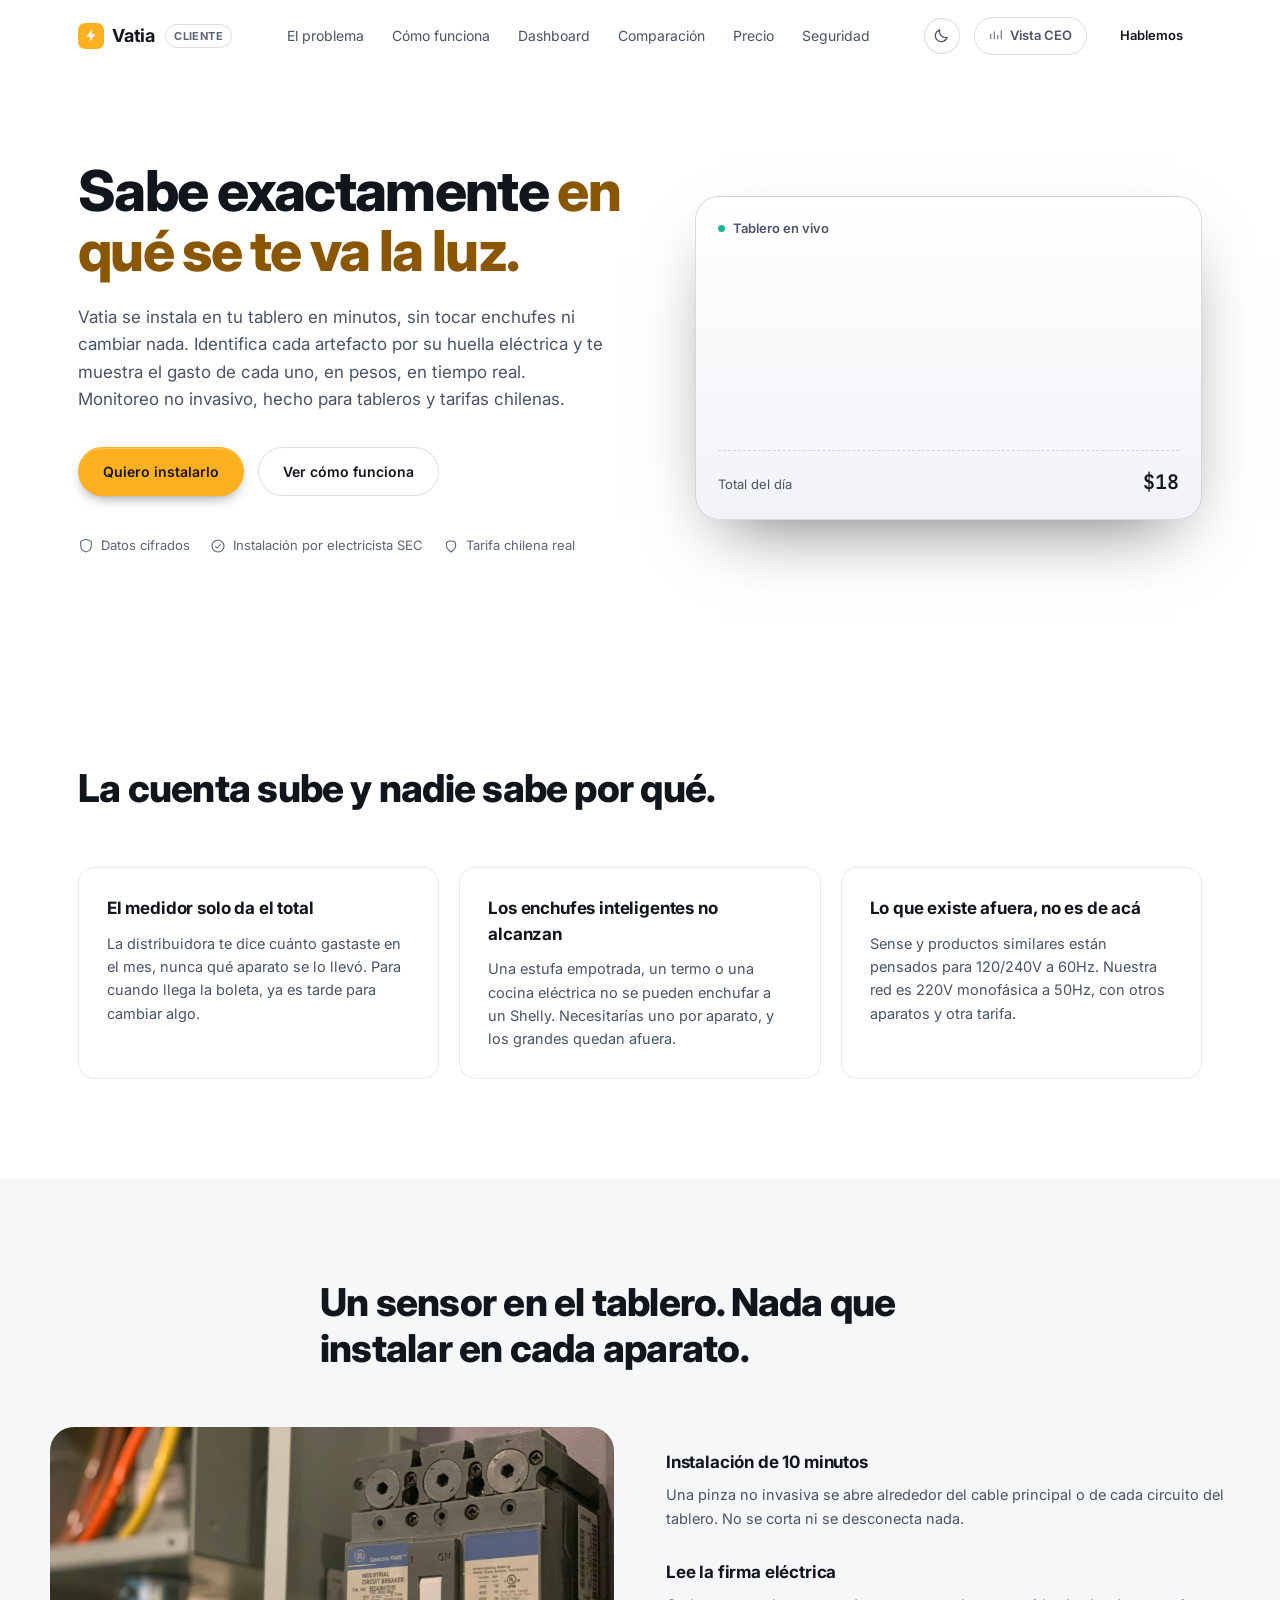
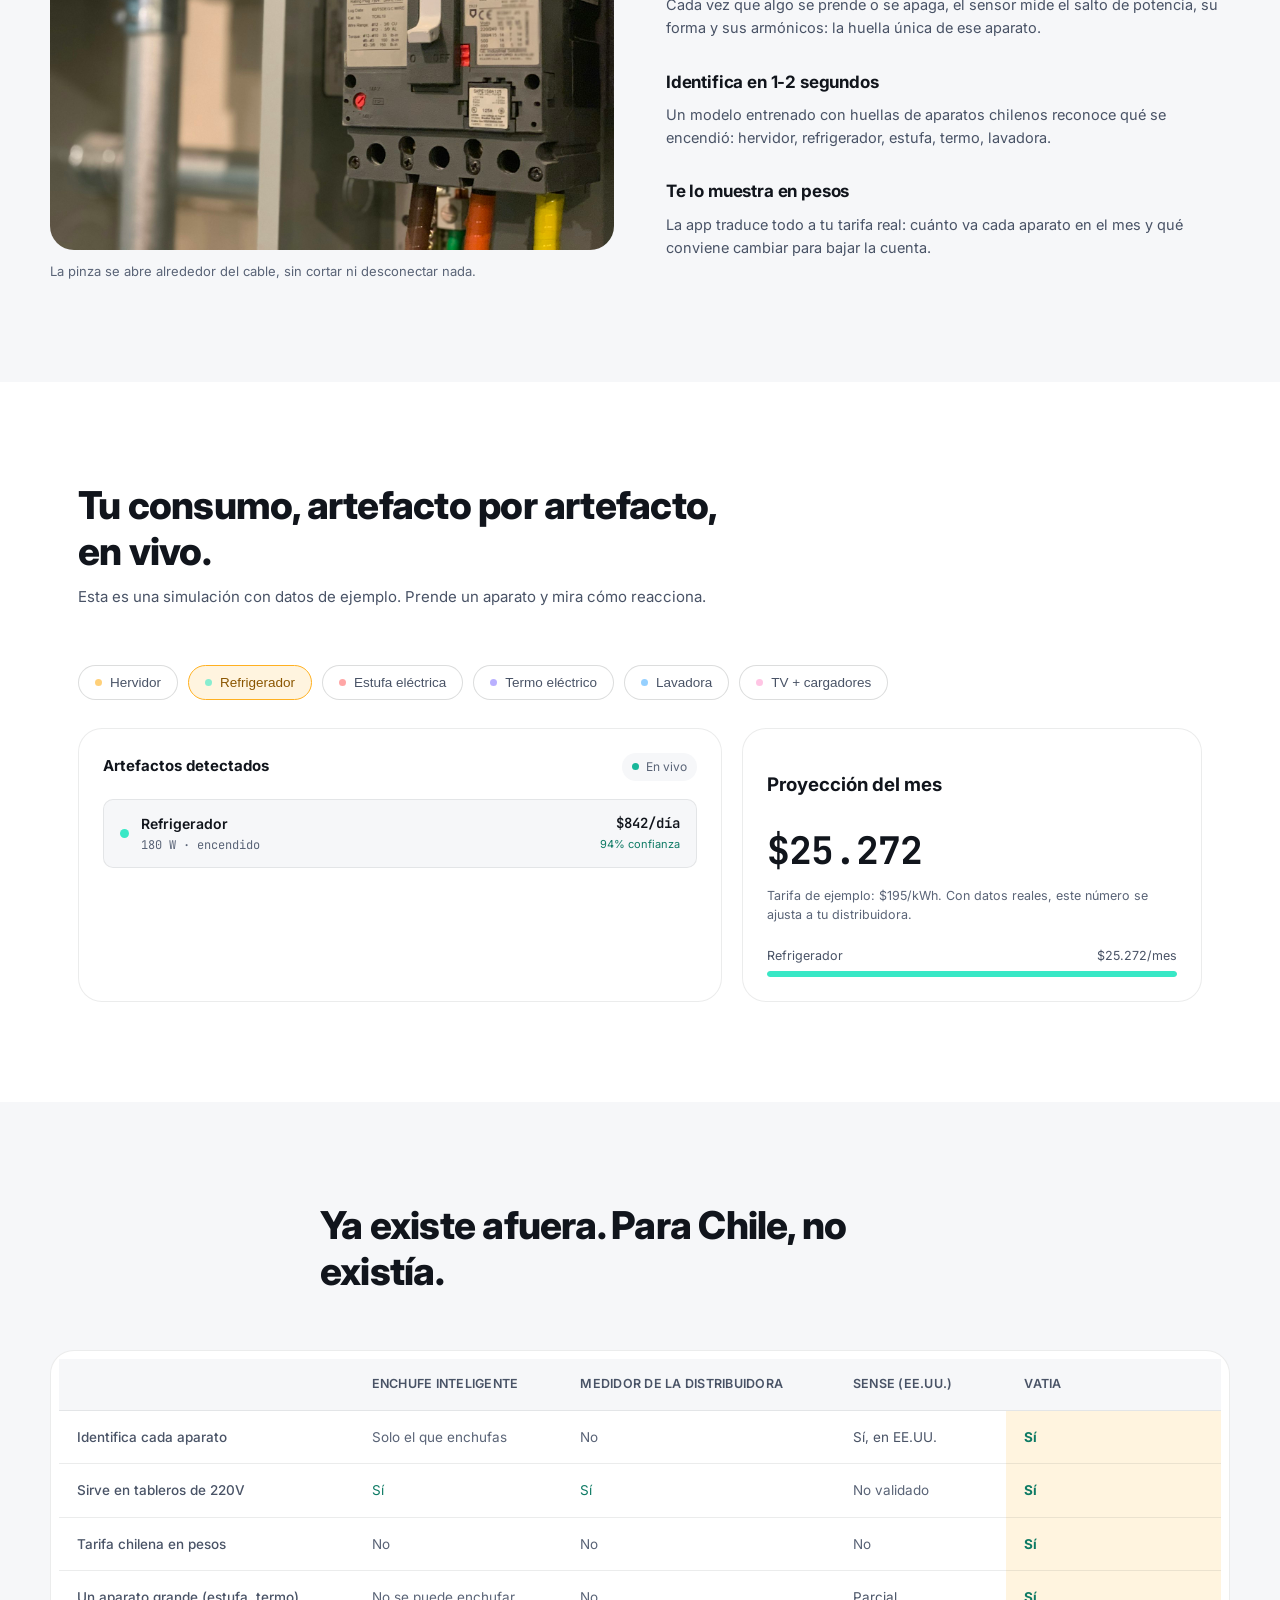
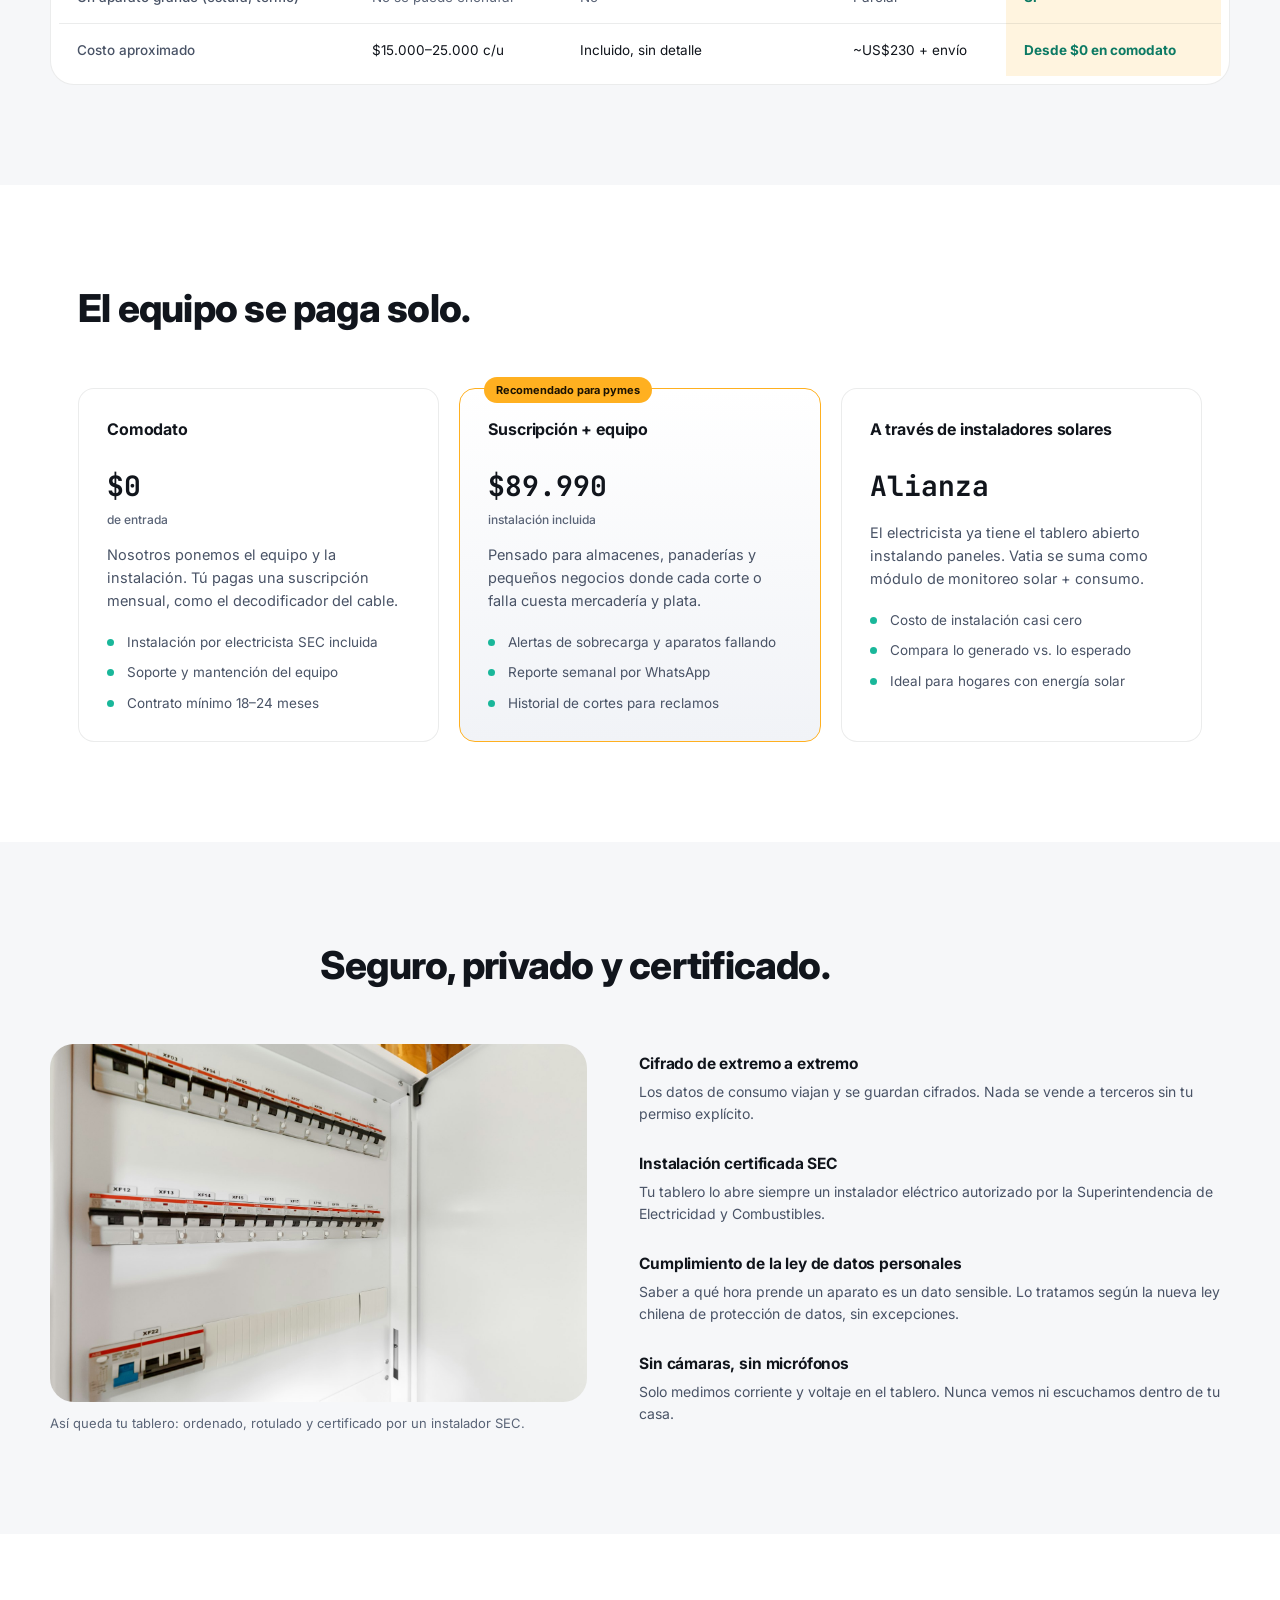
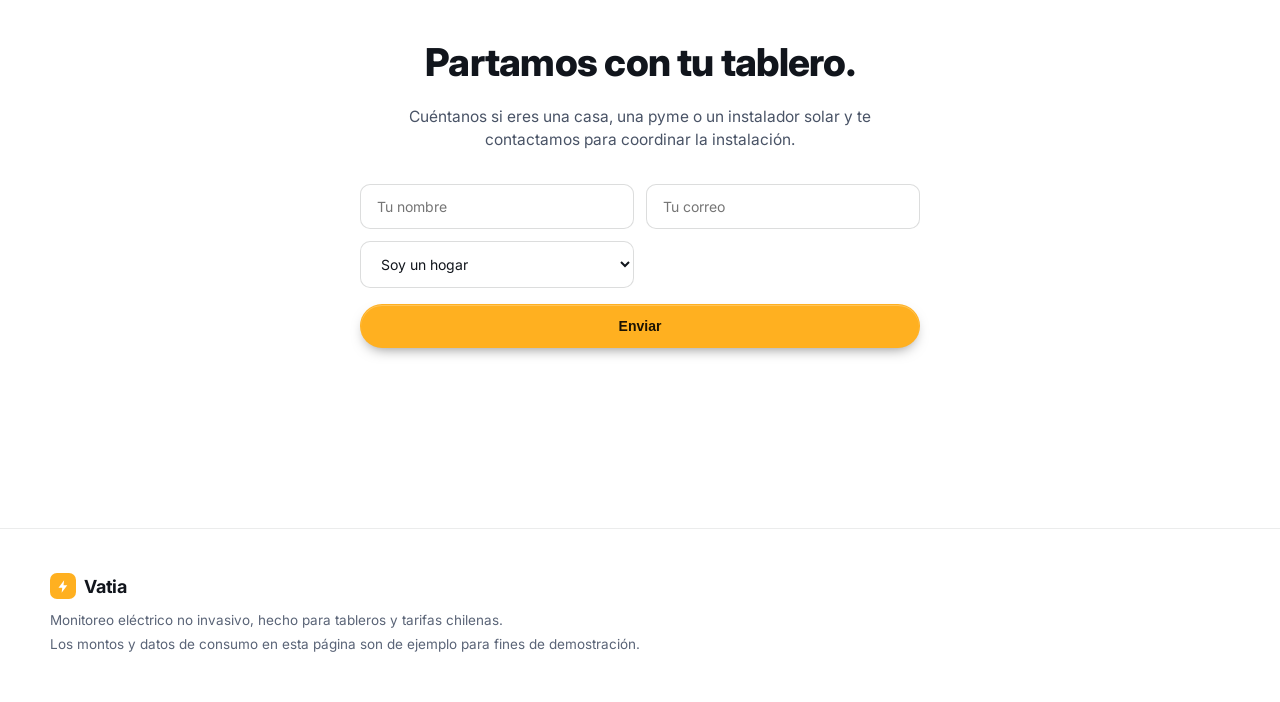
==== index.html @ 3c8207c7 "Initial commit: Vatia landing page and internal CEO dashboard Two linked static pages (client-facing" ====
<!doctype html>
<html lang="es">
<head>
<meta charset="UTF-8" />
<meta name="viewport" content="width=device-width, initial-scale=1.0" />
<title>Vatia — Sabe en qué se te va la luz</title>
<meta name="description" content="Vatia es un sensor no invasivo para tu tablero eléctrico que identifica cada artefacto encendido y te muestra el consumo en pesos, en tiempo real." />
<link rel="preconnect" href="https://fonts.googleapis.com">
<link rel="preconnect" href="https://fonts.gstatic.com" crossorigin>
<link href="https://fonts.googleapis.com/css2?family=Inter:wght@400;500;600;700;800&family=JetBrains+Mono:wght@500;600&display=swap" rel="stylesheet">
<link rel="stylesheet" href="styles.css" />
<script>
(function () {
  var saved = localStorage.getItem("vatia-theme");
  if (saved === "dark") document.documentElement.setAttribute("data-theme", "dark");
})();
</script>
</head>
<body>

<div class="noise" aria-hidden="true"></div>

<header class="nav" id="nav">
  <div class="nav-inner">
    <a href="#top" class="brand">
      <span class="brand-mark" aria-hidden="true">
        <svg viewBox="0 0 24 24" fill="none"><path d="M13 2 4 14h6l-1 8 9-12h-6l1-8Z" fill="currentColor"/></svg>
      </span>
      Vatia
      <span class="view-tag">Cliente</span>
    </a>
    <nav class="nav-links" aria-label="Navegación principal">
      <a href="#problema">El problema</a>
      <a href="#como-funciona">Cómo funciona</a>
      <a href="#dashboard">Dashboard</a>
      <a href="#comparacion">Comparación</a>
      <a href="#precio">Precio</a>
      <a href="#seguridad">Seguridad</a>
    </nav>
    <div class="nav-actions">
      <button type="button" class="theme-toggle" id="themeToggle" aria-label="Cambiar a modo oscuro" aria-pressed="false">
        <svg class="icon-sun" viewBox="0 0 24 24" fill="none"><circle cx="12" cy="12" r="4.2" stroke="currentColor" stroke-width="1.6"/><path d="M12 2.5v2.4M12 19.1v2.4M4.9 4.9l1.7 1.7M17.4 17.4l1.7 1.7M2.5 12h2.4M19.1 12h2.4M4.9 19.1l1.7-1.7M17.4 6.6l1.7-1.7" stroke="currentColor" stroke-width="1.6" stroke-linecap="round"/></svg>
        <svg class="icon-moon" viewBox="0 0 24 24" fill="none"><path d="M20 14.5A8.5 8.5 0 0 1 9.5 4 8.5 8.5 0 1 0 20 14.5Z" stroke="currentColor" stroke-width="1.6" stroke-linejoin="round"/></svg>
      </button>
      <a href="ceo.html" class="view-switch" title="Panel interno para el equipo de Vatia">
        <svg viewBox="0 0 24 24" fill="none"><path d="M3 17V9m6 8V5m6 12v-6m6 6V3" stroke="currentColor" stroke-width="1.6" stroke-linecap="round"/></svg>
        Vista CEO
      </a>
      <a href="#contacto" class="btn btn-small">Hablemos</a>
    </div>
  </div>
</header>

<main id="top">

  <!-- HERO -->
  <section class="hero">
    <div class="hero-inner">
      <h1>Sabe exactamente <span class="accent">en qué se te va la luz.</span></h1>
      <p class="hero-sub">
        Vatia se instala en tu tablero en minutos, sin tocar enchufes ni cambiar nada.
        Identifica cada artefacto por su huella eléctrica y te muestra el gasto de cada uno,
        en pesos, en tiempo real. Monitoreo no invasivo, hecho para tableros y tarifas chilenas.
      </p>
      <div class="hero-cta">
        <a href="#contacto" class="btn btn-primary">Quiero instalarlo</a>
        <a href="#como-funciona" class="btn btn-ghost">Ver cómo funciona</a>
      </div>
      <div class="hero-trust">
        <span><svg viewBox="0 0 24 24" fill="none"><path d="M12 2 4 5v6c0 5 3.4 8.7 8 10 4.6-1.3 8-5 8-10V5l-8-3Z" stroke="currentColor" stroke-width="1.6"/></svg> Datos cifrados</span>
        <span><svg viewBox="0 0 24 24" fill="none"><circle cx="12" cy="12" r="9" stroke="currentColor" stroke-width="1.6"/><path d="M8 12.5 11 15l5-6" stroke="currentColor" stroke-width="1.6" stroke-linecap="round" stroke-linejoin="round"/></svg> Instalación por electricista SEC</span>
        <span><svg viewBox="0 0 24 24" fill="none"><path d="M12 21s-7-4.4-7-10.5A5 5 0 0 1 12 5a5 5 0 0 1 7 5.5C19 16.6 12 21 12 21Z" stroke="currentColor" stroke-width="1.6"/></svg> Tarifa chilena real</span>
      </div>
    </div>

    <div class="hero-visual" aria-hidden="true">
      <div class="panel-card">
        <div class="panel-card-head">
          <span class="dot dot-live"></span> Tablero en vivo
        </div>
        <div class="panel-rows" id="heroRows">
          <!-- filled by JS -->
        </div>
        <div class="panel-total">
          <span>Total del día</span>
          <strong id="heroTotal">$0</strong>
        </div>
      </div>
    </div>
  </section>

  <!-- PROBLEMA -->
  <section class="section" id="problema">
    <div class="section-head">
      <h2>La cuenta sube y nadie sabe por qué.</h2>
    </div>
    <div class="grid-3">
      <div class="card">
        <h3>El medidor solo da el total</h3>
        <p>La distribuidora te dice cuánto gastaste en el mes, nunca qué aparato se lo llevó. Para cuando llega la boleta, ya es tarde para cambiar algo.</p>
      </div>
      <div class="card">
        <h3>Los enchufes inteligentes no alcanzan</h3>
        <p>Una estufa empotrada, un termo o una cocina eléctrica no se pueden enchufar a un Shelly. Necesitarías uno por aparato, y los grandes quedan afuera.</p>
      </div>
      <div class="card">
        <h3>Lo que existe afuera, no es de acá</h3>
        <p>Sense y productos similares están pensados para 120/240V a 60Hz. Nuestra red es 220V monofásica a 50Hz, con otros aparatos y otra tarifa.</p>
      </div>
    </div>
  </section>

  <!-- COMO FUNCIONA -->
  <section class="section section-alt" id="como-funciona">
    <div class="section-head">
      <h2>Un sensor en el tablero. Nada que instalar en cada aparato.</h2>
    </div>

    <div class="how-grid">
      <figure class="how-photo">
        <img src="assets/images/panel-switch-box.jpg" alt="Interruptor automático industrial en un tablero eléctrico" loading="lazy" width="1600" height="1200" />
        <figcaption>La pinza se abre alrededor del cable, sin cortar ni desconectar nada.</figcaption>
      </figure>

      <ul class="how-list">
        <li>
          <h3>Instalación de 10 minutos</h3>
          <p>Una pinza no invasiva se abre alrededor del cable principal o de cada circuito del tablero. No se corta ni se desconecta nada.</p>
        </li>
        <li>
          <h3>Lee la firma eléctrica</h3>
          <p>Cada vez que algo se prende o se apaga, el sensor mide el salto de potencia, su forma y sus armónicos: la huella única de ese aparato.</p>
        </li>
        <li>
          <h3>Identifica en 1-2 segundos</h3>
          <p>Un modelo entrenado con huellas de aparatos chilenos reconoce qué se encendió: hervidor, refrigerador, estufa, termo, lavadora.</p>
        </li>
        <li>
          <h3>Te lo muestra en pesos</h3>
          <p>La app traduce todo a tu tarifa real: cuánto va cada aparato en el mes y qué conviene cambiar para bajar la cuenta.</p>
        </li>
      </ul>
    </div>
  </section>

  <!-- DASHBOARD DEMO -->
  <section class="section" id="dashboard">
    <div class="section-head">
      <h2>Tu consumo, artefacto por artefacto, en vivo.</h2>
      <p class="section-sub">Esta es una simulación con datos de ejemplo. Prende un aparato y mira cómo reacciona.</p>
    </div>

    <div class="dash">
      <div class="dash-controls" id="dashControls" role="group" aria-label="Simular artefactos"></div>

      <div class="dash-main">
        <div class="dash-card dash-list">
          <div class="dash-card-head">
            <h3>Artefactos detectados</h3>
            <span class="live-pill"><span class="dot dot-live"></span>En vivo</span>
          </div>
          <ul class="appliance-list" id="applianceList"></ul>
        </div>

        <div class="dash-card dash-summary">
          <h3>Proyección del mes</h3>
          <div class="summary-amount" id="monthTotal">$0</div>
          <p class="summary-note">Tarifa de ejemplo: $195/kWh. Con datos reales, este número se ajusta a tu distribuidora.</p>
          <div class="summary-bars" id="summaryBars"></div>
        </div>
      </div>
    </div>
  </section>

  <!-- COMPARACION -->
  <section class="section section-alt" id="comparacion">
    <div class="section-head">
      <h2>Ya existe afuera. Para Chile, no existía.</h2>
    </div>

    <div class="table-wrap">
      <table class="compare">
        <thead>
          <tr>
            <th></th>
            <th>Enchufe inteligente</th>
            <th>Medidor de la distribuidora</th>
            <th>Sense (EE.UU.)</th>
            <th class="col-vatia">Vatia</th>
          </tr>
        </thead>
        <tbody>
          <tr>
            <td>Identifica cada aparato</td>
            <td class="no">Solo el que enchufas</td>
            <td class="no">No</td>
            <td class="maybe">Sí, en EE.UU.</td>
            <td class="yes col-vatia">Sí</td>
          </tr>
          <tr>
            <td>Sirve en tableros de 220V</td>
            <td class="yes">Sí</td>
            <td class="yes">Sí</td>
            <td class="no">No validado</td>
            <td class="yes col-vatia">Sí</td>
          </tr>
          <tr>
            <td>Tarifa chilena en pesos</td>
            <td class="no">No</td>
            <td class="no">No</td>
            <td class="no">No</td>
            <td class="yes col-vatia">Sí</td>
          </tr>
          <tr>
            <td>Un aparato grande (estufa, termo)</td>
            <td class="no">No se puede enchufar</td>
            <td class="no">No</td>
            <td class="maybe">Parcial</td>
            <td class="yes col-vatia">Sí</td>
          </tr>
          <tr>
            <td>Costo aproximado</td>
            <td>$15.000–25.000 c/u</td>
            <td>Incluido, sin detalle</td>
            <td>~US$230 + envío</td>
            <td class="yes col-vatia">Desde $0 en comodato</td>
          </tr>
        </tbody>
      </table>
    </div>
  </section>

  <!-- PRECIO -->
  <section class="section" id="precio">
    <div class="section-head">
      <h2>El equipo se paga solo.</h2>
    </div>

    <div class="grid-3">
      <div class="card price-card">
        <h3>Comodato</h3>
        <div class="price-amount">$0 <span>de entrada</span></div>
        <p>Nosotros ponemos el equipo y la instalación. Tú pagas una suscripción mensual, como el decodificador del cable.</p>
        <ul class="price-list">
          <li>Instalación por electricista SEC incluida</li>
          <li>Soporte y mantención del equipo</li>
          <li>Contrato mínimo 18–24 meses</li>
        </ul>
      </div>
      <div class="card price-card price-card-featured">
        <span class="badge">Recomendado para pymes</span>
        <h3>Suscripción + equipo</h3>
        <div class="price-amount">$89.990 <span>instalación incluida</span></div>
        <p>Pensado para almacenes, panaderías y pequeños negocios donde cada corte o falla cuesta mercadería y plata.</p>
        <ul class="price-list">
          <li>Alertas de sobrecarga y aparatos fallando</li>
          <li>Reporte semanal por WhatsApp</li>
          <li>Historial de cortes para reclamos</li>
        </ul>
      </div>
      <div class="card price-card">
        <h3>A través de instaladores solares</h3>
        <div class="price-amount">Alianza</div>
        <p>El electricista ya tiene el tablero abierto instalando paneles. Vatia se suma como módulo de monitoreo solar + consumo.</p>
        <ul class="price-list">
          <li>Costo de instalación casi cero</li>
          <li>Compara lo generado vs. lo esperado</li>
          <li>Ideal para hogares con energía solar</li>
        </ul>
      </div>
    </div>
  </section>

  <!-- SEGURIDAD -->
  <section class="section section-alt" id="seguridad">
    <div class="section-head">
      <h2>Seguro, privado y certificado.</h2>
    </div>

    <div class="trust-split">
      <figure class="trust-photo">
        <img src="assets/images/panel-wall-mounted.jpg" alt="Tablero eléctrico moderno con interruptores automáticos rotulados" loading="lazy" width="1600" height="1067" />
        <figcaption>Así queda tu tablero: ordenado, rotulado y certificado por un instalador SEC.</figcaption>
      </figure>

      <dl class="trust-facts">
        <div>
          <dt>Cifrado de extremo a extremo</dt>
          <dd>Los datos de consumo viajan y se guardan cifrados. Nada se vende a terceros sin tu permiso explícito.</dd>
        </div>
        <div>
          <dt>Instalación certificada SEC</dt>
          <dd>Tu tablero lo abre siempre un instalador eléctrico autorizado por la Superintendencia de Electricidad y Combustibles.</dd>
        </div>
        <div>
          <dt>Cumplimiento de la ley de datos personales</dt>
          <dd>Saber a qué hora prende un aparato es un dato sensible. Lo tratamos según la nueva ley chilena de protección de datos, sin excepciones.</dd>
        </div>
        <div>
          <dt>Sin cámaras, sin micrófonos</dt>
          <dd>Solo medimos corriente y voltaje en el tablero. Nunca vemos ni escuchamos dentro de tu casa.</dd>
        </div>
      </dl>
    </div>
  </section>

  <!-- CONTACTO / CTA -->
  <section class="section cta" id="contacto">
    <div class="cta-inner">
      <h2>Partamos con tu tablero.</h2>
      <p>Cuéntanos si eres una casa, una pyme o un instalador solar y te contactamos para coordinar la instalación.</p>
      <form class="cta-form" id="ctaForm">
        <input type="text" name="nombre" placeholder="Tu nombre" required />
        <input type="email" name="email" placeholder="Tu correo" required />
        <select name="tipo">
          <option value="hogar">Soy un hogar</option>
          <option value="pyme">Tengo una pyme</option>
          <option value="instalador">Soy instalador solar</option>
        </select>
        <button type="submit" class="btn btn-primary">Enviar</button>
      </form>
      <p class="cta-note" id="ctaNote" aria-live="polite"></p>
    </div>
  </section>

</main>

<footer class="footer">
  <div class="footer-inner">
    <div class="brand">
      <span class="brand-mark" aria-hidden="true">
        <svg viewBox="0 0 24 24" fill="none"><path d="M13 2 4 14h6l-1 8 9-12h-6l1-8Z" fill="currentColor"/></svg>
      </span>
      Vatia
    </div>
    <p>Monitoreo eléctrico no invasivo, hecho para tableros y tarifas chilenas.</p>
    <p class="footer-fine">Los montos y datos de consumo en esta página son de ejemplo para fines de demostración.</p>
  </div>
</footer>

<script src="theme.js"></script>
<script src="script.js"></script>
</body>
</html>
---- styles.css ----
/* ---------------------------------------------------
   Vatia — design tokens
   Light is the default surface; [data-theme="dark"] on
   <html> switches the set below. --accent / --accent-2
   stay constant (brand fills); the -ink variants are the
   text-safe reading of each, which must change per theme.
--------------------------------------------------- */
:root {
  --bg: #ffffff;
  --bg-alt: #f6f7f9;
  --surface: #ffffff;
  --surface-2: #f1f3f7;
  --border: rgba(10,14,20,0.08);
  --border-strong: rgba(10,14,20,0.14);
  --text: #11151c;
  --text-dim: #495366;
  --text-faint: #5a6477;

  --accent: #ffb020;
  --accent-ink: #8a5600;
  --accent-soft: rgba(255,176,32,0.14);
  --accent-2: #19b79a;
  --accent-2-ink: #0d7a64;
  --danger: #e5484d;
  --danger-ink: #b3261e;

  --radius-sm: 10px;
  --radius-md: 16px;
  --radius-lg: 24px;
  --ease: cubic-bezier(.16,.8,.24,1);
  --font: 'Inter', -apple-system, BlinkMacSystemFont, 'Segoe UI', sans-serif;
  --mono: 'JetBrains Mono', ui-monospace, monospace;
  color-scheme: light;
}

:root[data-theme="dark"] {
  --bg: #0a0e14;
  --bg-alt: #0d1320;
  --surface: #121926;
  --surface-2: #161f2e;
  --border: rgba(255,255,255,0.08);
  --border-strong: rgba(255,255,255,0.14);
  --text: #eef1f6;
  --text-dim: #9aa6b8;
  --text-faint: #7b88a0;

  --accent-ink: #ffb020;
  --accent-2: #38e8c6;
  --accent-2-ink: #38e8c6;
  --danger: #ff6b6b;
  --danger-ink: #ff6b6b;
  color-scheme: dark;
}

* { box-sizing: border-box; }
html { scroll-behavior: smooth; }

body {
  margin: 0;
  background: var(--bg);
  color: var(--text);
  font-family: var(--font);
  -webkit-font-smoothing: antialiased;
  line-height: 1.5;
  overflow-x: hidden;
}

a { color: inherit; text-decoration: none; }
ul { list-style: none; margin: 0; padding: 0; }
svg { width: 20px; height: 20px; display: block; }

.noise {
  position: fixed;
  inset: 0;
  pointer-events: none;
  z-index: 1;
  opacity: 0.025;
  background-image: url("data:image/svg+xml,%3Csvg xmlns='http://www.w3.org/2000/svg' width='120' height='120'%3E%3Cfilter id='n'%3E%3CfeTurbulence type='fractalNoise' baseFrequency='0.9' numOctaves='2' stitchTiles='stitch'/%3E%3C/filter%3E%3Crect width='100%25' height='100%25' filter='url(%23n)'/%3E%3C/svg%3E");
  mix-blend-mode: overlay;
}

.accent { color: var(--accent-ink); }

/* ---------------------------------------------------
   Nav
--------------------------------------------------- */
.nav {
  position: sticky;
  top: 0;
  z-index: 50;
  backdrop-filter: blur(14px);
  background: color-mix(in srgb, var(--bg) 72%, transparent);
  border-bottom: 1px solid transparent;
  transition: border-color 0.3s var(--ease);
}
.nav.scrolled { border-bottom-color: var(--border); }

.nav-inner {
  max-width: 1180px;
  margin: 0 auto;
  padding: 16px 28px;
  display: flex;
  align-items: center;
  justify-content: space-between;
  gap: 24px;
}

.brand {
  display: flex;
  align-items: center;
  gap: 8px;
  font-weight: 700;
  font-size: 18px;
  letter-spacing: -0.01em;
}
.brand-mark {
  width: 26px; height: 26px;
  border-radius: 7px;
  background: var(--accent);
  color: var(--bg);
  display: flex; align-items: center; justify-content: center;
}
.brand-mark svg { width: 15px; height: 15px; }

.view-tag {
  font-size: 11px;
  font-weight: 700;
  text-transform: uppercase;
  letter-spacing: 0.04em;
  color: var(--text-faint);
  border: 1px solid var(--border-strong);
  border-radius: 999px;
  padding: 3px 8px;
  margin-left: 2px;
}
.view-tag.ceo { color: var(--accent-ink); border-color: var(--accent-soft); background: var(--accent-soft); }

.nav-links {
  display: flex;
  gap: 28px;
  font-size: 14px;
  color: var(--text-dim);
}
.nav-links a { transition: color 0.2s var(--ease); }
.nav-links a:hover { color: var(--text); }

.nav-actions { display: flex; align-items: center; gap: 14px; }
.view-switch {
  display: flex; align-items: center; gap: 7px;
  font-size: 13px; font-weight: 600;
  color: var(--text-dim);
  padding: 8px 14px;
  border: 1px solid var(--border-strong);
  border-radius: 999px;
  transition: all 0.2s var(--ease);
}
.view-switch svg { width: 14px; height: 14px; }
.view-switch:hover { color: var(--text); border-color: var(--text-faint); background: var(--surface); }

.theme-toggle {
  display: flex;
  align-items: center;
  justify-content: center;
  width: 36px;
  height: 36px;
  padding: 0;
  border-radius: 999px;
  border: 1px solid var(--border-strong);
  background: var(--surface);
  color: var(--text-dim);
  cursor: pointer;
  transition: all 0.2s var(--ease);
}
.theme-toggle:hover { color: var(--text); border-color: var(--text-faint); }
.theme-toggle svg { width: 17px; height: 17px; }
.theme-toggle .icon-sun { display: none; }
.theme-toggle .icon-moon { display: block; }
:root[data-theme="dark"] .theme-toggle .icon-sun { display: block; }
:root[data-theme="dark"] .theme-toggle .icon-moon { display: none; }
.theme-toggle-label { display: none; }

.sidebar-theme-toggle {
  width: auto;
  height: auto;
  justify-content: flex-start;
  gap: 11px;
  padding: 10px 12px;
  border-radius: var(--radius-sm);
  border: none;
  background: transparent;
  font-size: 13.5px;
  font-weight: 500;
  font-family: var(--font);
}
.sidebar-theme-toggle:hover { background: var(--surface); border-color: transparent; }
.sidebar-theme-toggle .theme-toggle-label { display: block; }

/* ---------------------------------------------------
   Buttons
--------------------------------------------------- */
.btn {
  display: inline-flex;
  align-items: center;
  justify-content: center;
  gap: 8px;
  padding: 13px 24px;
  border-radius: 999px;
  font-size: 14px;
  font-weight: 600;
  cursor: pointer;
  border: 1px solid transparent;
  transition: transform 0.2s var(--ease), background 0.2s var(--ease), border-color 0.2s var(--ease), box-shadow 0.2s var(--ease);
  white-space: nowrap;
}
.btn:active { transform: scale(0.97); }

.btn-primary {
  background: var(--accent);
  color: #1a1203;
  box-shadow: 0 1px 0 rgba(255,255,255,0.25) inset, 0 6px 14px -6px rgba(0,0,0,0.5);
}
.btn-primary:hover { background: #ffc24d; box-shadow: 0 1px 0 rgba(255,255,255,0.3) inset, 0 8px 18px -6px rgba(0,0,0,0.55); }

.btn-ghost {
  background: transparent;
  color: var(--text);
  border-color: var(--border-strong);
}
.btn-ghost:hover { border-color: var(--text-dim); background: var(--surface); }

.btn-small { padding: 9px 18px; font-size: 13px; }

/* ---------------------------------------------------
   Hero
--------------------------------------------------- */
.hero {
  position: relative;
  z-index: 2;
  max-width: 1180px;
  margin: 0 auto;
  padding: 88px 28px 110px;
  display: grid;
  grid-template-columns: 1.05fr 0.95fr;
  gap: 56px;
  align-items: center;
}

.eyebrow {
  font-size: 13px;
  font-weight: 600;
  letter-spacing: 0.04em;
  text-transform: uppercase;
  color: var(--accent-ink);
  margin: 0 0 18px;
}

.hero h1 {
  font-size: clamp(2.4rem, 4.4vw, 3.6rem);
  line-height: 1.08;
  letter-spacing: -0.03em;
  font-weight: 800;
  margin: 0 0 22px;
}

.hero-sub {
  font-size: 17px;
  line-height: 1.6;
  color: var(--text-dim);
  max-width: 48ch;
  margin: 0 0 34px;
}

.hero-cta { display: flex; gap: 14px; margin-bottom: 40px; flex-wrap: wrap; }

.hero-trust {
  display: flex;
  flex-wrap: wrap;
  gap: 20px;
  font-size: 13px;
  color: var(--text-faint);
}
.hero-trust span { display: flex; align-items: center; gap: 7px; }
.hero-trust svg { width: 16px; height: 16px; color: var(--text-faint); flex-shrink: 0; }

/* panel card visual */
.hero-visual { position: relative; }
.panel-card {
  background: linear-gradient(180deg, var(--surface), var(--surface-2));
  border: 1px solid var(--border-strong);
  border-radius: var(--radius-lg);
  padding: 22px;
  box-shadow: 0 30px 70px -30px rgba(0,0,0,0.6);
  animation: float 7s ease-in-out infinite;
}
@keyframes float { 0%,100% { transform: translateY(0); } 50% { transform: translateY(-8px); } }

.panel-card-head {
  display: flex; align-items: center; gap: 8px;
  font-size: 13px; font-weight: 600; color: var(--text-dim);
  margin-bottom: 16px;
}
.dot { width: 7px; height: 7px; border-radius: 50%; background: var(--text-faint); }
.dot-live { background: var(--accent-2); }

.panel-rows { display: flex; flex-direction: column; gap: 10px; min-height: 180px; }
.panel-row {
  display: flex; align-items: center; justify-content: space-between;
  background: var(--bg-alt);
  border: 1px solid var(--border);
  border-radius: var(--radius-sm);
  padding: 12px 14px;
  font-size: 13px;
  opacity: 0;
  transform: translateY(6px);
  animation: rowIn 0.5s var(--ease) forwards;
}
@keyframes rowIn { to { opacity: 1; transform: translateY(0); } }
.panel-row-name { display: flex; align-items: center; gap: 9px; font-weight: 500; }
.panel-row-dot { width: 7px; height: 7px; border-radius: 50%; }
.panel-row-watts { color: var(--text-faint); font-family: var(--mono); font-size: 12px; }

.panel-total {
  margin-top: 16px;
  padding-top: 16px;
  border-top: 1px dashed var(--border-strong);
  display: flex; align-items: baseline; justify-content: space-between;
  font-size: 13px; color: var(--text-dim);
}
.panel-total strong { font-family: var(--mono); font-size: 20px; color: var(--text); font-weight: 600; }

/* ---------------------------------------------------
   Sections
--------------------------------------------------- */
.section {
  max-width: 1180px;
  margin: 0 auto;
  padding: 100px 28px;
  position: relative;
  z-index: 2;
}
.section-alt { background: var(--bg-alt); max-width: none; }
.section-alt > * { max-width: 1180px; margin-left: auto; margin-right: auto; }

.section-head { max-width: 640px; margin-bottom: 56px; }
.section-head h2 {
  font-size: clamp(1.8rem, 3vw, 2.4rem);
  letter-spacing: -0.02em;
  font-weight: 800;
  margin: 0 0 12px;
  line-height: 1.2;
}
.section-sub { color: var(--text-dim); font-size: 15px; margin: 10px 0 0; }

.grid-3 { display: grid; grid-template-columns: repeat(3, 1fr); gap: 20px; }
.grid-4 { display: grid; grid-template-columns: repeat(4, 1fr); gap: 20px; }

.card {
  background: var(--surface);
  border: 1px solid var(--border);
  border-radius: var(--radius-md);
  padding: 28px;
  transition: border-color 0.25s var(--ease), transform 0.25s var(--ease);
}
.card:hover { border-color: var(--border-strong); transform: translateY(-2px); }
.card-num { font-family: var(--mono); color: var(--text-faint); font-size: 13px; margin-bottom: 14px; }
.card h3 { font-size: 17px; font-weight: 700; margin: 0 0 10px; letter-spacing: -0.01em; }
.card p { font-size: 14.5px; color: var(--text-dim); line-height: 1.6; margin: 0; }

/* how it works: photo + list */
.how-grid {
  display: grid;
  grid-template-columns: 1fr 1fr;
  gap: 52px;
  align-items: center;
}
.how-photo { margin: 0; }
.how-photo img {
  width: 100%;
  height: auto;
  display: block;
  aspect-ratio: 4 / 3;
  object-fit: cover;
  border-radius: var(--radius-lg);
}
.how-photo figcaption {
  margin-top: 12px;
  font-size: 13px;
  color: var(--text-faint);
}
.how-list { display: flex; flex-direction: column; gap: 30px; margin: 0; padding: 0; list-style: none; }
.how-list h3 { font-size: 17px; font-weight: 700; margin: 0 0 8px; letter-spacing: -0.01em; }
.how-list p { font-size: 14.5px; color: var(--text-dim); line-height: 1.6; margin: 0; }

/* ---------------------------------------------------
   Dashboard demo
--------------------------------------------------- */
.dash-controls {
  display: flex;
  flex-wrap: wrap;
  gap: 10px;
  margin-bottom: 28px;
}
.chip {
  display: inline-flex;
  align-items: center;
  gap: 8px;
  padding: 9px 16px;
  border-radius: 999px;
  border: 1px solid var(--border-strong);
  background: var(--surface);
  color: var(--text-dim);
  font-size: 13.5px;
  font-weight: 500;
  cursor: pointer;
  transition: all 0.2s var(--ease);
}
.chip:hover { border-color: var(--text-faint); color: var(--text); }
.chip.active {
  background: var(--accent-soft);
  border-color: var(--accent);
  color: var(--accent-ink);
}
.chip .chip-dot { width: 7px; height: 7px; border-radius: 50%; background: currentColor; opacity: 0.6; }

.dash-main {
  display: grid;
  grid-template-columns: 1.4fr 1fr;
  gap: 20px;
}
.dash-card {
  background: var(--surface);
  border: 1px solid var(--border);
  border-radius: var(--radius-lg);
  padding: 24px;
}
.dash-card-head { display: flex; align-items: center; justify-content: space-between; margin-bottom: 18px; }
.dash-card-head h3 { font-size: 15px; font-weight: 700; margin: 0; }

.live-pill {
  display: flex; align-items: center; gap: 7px;
  font-size: 12px; color: var(--text-faint);
  padding: 5px 10px; border-radius: 999px;
  background: var(--bg-alt);
}

.appliance-list { display: flex; flex-direction: column; gap: 10px; min-height: 90px; }
.appliance-empty {
  display: flex; flex-direction: column; align-items: center; justify-content: center;
  gap: 10px; padding: 50px 20px; color: var(--text-faint); font-size: 13.5px; text-align: center;
}

.appliance-item {
  display: flex; align-items: center; justify-content: space-between;
  background: var(--bg-alt);
  border: 1px solid var(--border);
  border-radius: var(--radius-sm);
  padding: 13px 16px;
  animation: rowIn 0.4s var(--ease) forwards;
}
.appliance-left { display: flex; align-items: center; gap: 12px; }
.appliance-dot { width: 9px; height: 9px; border-radius: 50%; flex-shrink: 0; box-shadow: 0 0 0 3px currentColor22; }
.appliance-name { font-size: 14px; font-weight: 600; }
.appliance-meta { font-size: 12px; color: var(--text-faint); margin-top: 2px; font-family: var(--mono); }
.appliance-right { text-align: right; }
.appliance-cost { font-family: var(--mono); font-weight: 600; font-size: 14px; }
.appliance-confidence { font-size: 11px; color: var(--accent-2-ink); margin-top: 2px; }

.dash-summary { display: flex; flex-direction: column; }
.summary-amount {
  font-family: var(--mono);
  font-size: 38px;
  font-weight: 700;
  margin: 4px 0 8px;
  letter-spacing: -0.02em;
}
.summary-note { font-size: 12.5px; color: var(--text-faint); line-height: 1.5; margin: 0 0 22px; }
.summary-bars { display: flex; flex-direction: column; gap: 12px; }
.bar-row { font-size: 12.5px; }
.bar-row-top { display: flex; justify-content: space-between; margin-bottom: 6px; color: var(--text-dim); }
.bar-track { height: 6px; border-radius: 4px; background: var(--border); overflow: hidden; }
.bar-fill { height: 100%; border-radius: 4px; transition: width 0.6s var(--ease); }

/* ---------------------------------------------------
   Comparison table
--------------------------------------------------- */
.table-wrap {
  border: 1px solid var(--border);
  border-radius: var(--radius-lg);
  padding: 8px;
  overflow-x: auto;
  overflow-y: hidden;
  background: var(--surface);
  -webkit-overflow-scrolling: touch;
}
.compare { width: 100%; min-width: 640px; border-collapse: collapse; font-size: 13.5px; }
.compare th, .compare td { padding: 16px 18px; text-align: left; border-bottom: 1px solid var(--border); }
.compare thead th { color: var(--text-dim); font-weight: 600; font-size: 12.5px; text-transform: uppercase; letter-spacing: 0.02em; background: var(--bg-alt); }
.compare tbody tr:last-child td { border-bottom: none; }
.compare td:first-child { color: var(--text-dim); font-weight: 500; }
.col-vatia { background: var(--accent-soft); font-weight: 700; color: var(--accent-ink); }
.compare .yes { color: var(--accent-2-ink); }
.compare .no { color: var(--text-faint); }
.compare .maybe { color: var(--text-dim); }

/* ---------------------------------------------------
   Pricing
--------------------------------------------------- */
.price-card { display: flex; flex-direction: column; position: relative; }
.price-card h3 { font-size: 16px; }
.price-amount { font-family: var(--mono); font-size: 28px; font-weight: 700; margin: 14px 0; }
.price-amount span { font-size: 12px; font-weight: 500; color: var(--text-faint); font-family: var(--font); display: block; margin-top: 4px; }
.price-list { display: flex; flex-direction: column; gap: 10px; margin: 20px 0 0; font-size: 13.5px; color: var(--text-dim); }
.price-list li { padding-left: 20px; position: relative; }
.price-list li::before {
  content: "";
  position: absolute; left: 0; top: 7px;
  width: 7px; height: 7px; border-radius: 50%;
  background: var(--accent-2);
}
.price-card-featured { border-color: var(--accent); background: linear-gradient(180deg, var(--surface), var(--surface-2)); }
.badge {
  position: absolute; top: -12px; left: 24px;
  background: var(--accent); color: #1a1203;
  font-size: 11px; font-weight: 700;
  padding: 5px 12px; border-radius: 999px;
}

/* ---------------------------------------------------
   Trust / security: photo + facts
--------------------------------------------------- */
.trust-split {
  display: grid;
  grid-template-columns: 1fr 1.1fr;
  gap: 52px;
  align-items: center;
}
.trust-photo { margin: 0; }
.trust-photo img {
  width: 100%;
  height: auto;
  display: block;
  aspect-ratio: 3 / 2;
  object-fit: cover;
  border-radius: var(--radius-lg);
}
.trust-photo figcaption {
  margin-top: 12px;
  font-size: 13px;
  color: var(--text-faint);
}
.trust-facts { display: flex; flex-direction: column; gap: 26px; margin: 0; }
.trust-facts dt { font-size: 15.5px; font-weight: 700; margin: 0 0 6px; letter-spacing: -0.01em; }
.trust-facts dd { margin: 0; font-size: 14px; color: var(--text-dim); line-height: 1.6; }

/* ---------------------------------------------------
   CTA
--------------------------------------------------- */
.cta {
  text-align: center;
  padding-bottom: 130px;
}
.cta-inner { max-width: 560px; margin: 0 auto; }
.cta h2 { font-size: clamp(1.8rem, 3vw, 2.4rem); font-weight: 800; letter-spacing: -0.02em; margin: 0 0 14px; }
.cta > .cta-inner > p { color: var(--text-dim); font-size: 15.5px; margin: 0 0 32px; }

.cta-form {
  display: grid;
  grid-template-columns: 1fr 1fr;
  gap: 12px;
}
.cta-form input, .cta-form select {
  grid-column: span 1;
  padding: 13px 16px;
  border-radius: var(--radius-sm);
  border: 1px solid var(--border-strong);
  background: var(--surface);
  color: var(--text);
  font-family: var(--font);
  font-size: 14px;
  outline: none;
  transition: border-color 0.2s var(--ease);
}
.cta-form input:focus, .cta-form select:focus { border-color: var(--accent); }
.cta-form button { grid-column: span 2; margin-top: 4px; }
.cta-note { margin-top: 16px; font-size: 13.5px; color: var(--accent-2-ink); min-height: 18px; }

/* ---------------------------------------------------
   Footer
--------------------------------------------------- */
.footer {
  border-top: 1px solid var(--border);
  padding: 44px 28px;
  position: relative; z-index: 2;
}
.footer-inner { max-width: 1180px; margin: 0 auto; }
.footer .brand { margin-bottom: 10px; }
.footer p { color: var(--text-faint); font-size: 13.5px; margin: 4px 0; }
.footer-fine { font-size: 12px; }

/* ---------------------------------------------------
   Responsive
--------------------------------------------------- */
@media (max-width: 900px) {
  .nav-links { display: none; }
  .hero { grid-template-columns: 1fr; padding-top: 48px; }
  .grid-3, .grid-4 { grid-template-columns: 1fr 1fr; }
  .how-grid, .trust-split { grid-template-columns: 1fr; gap: 28px; }
  .dash-main { grid-template-columns: 1fr; }
  .compare { font-size: 12.5px; }
  .compare th, .compare td { padding: 12px; }
  .cta-form { grid-template-columns: 1fr; }
  .cta-form button { grid-column: span 1; }
}
@media (max-width: 560px) {
  .grid-3, .grid-4 { grid-template-columns: 1fr; }
  .hero { padding: 40px 20px 72px; }
  .section { padding: 64px 20px; }
  .hero-cta { flex-direction: column; align-items: stretch; }
}

/* ---------------------------------------------------
   CEO dashboard (internal)
--------------------------------------------------- */
.app-shell {
  display: grid;
  grid-template-columns: 240px 1fr;
  min-height: 100vh;
}

.sidebar {
  background: var(--bg-alt);
  border-right: 1px solid var(--border);
  padding: 22px 16px;
  display: flex;
  flex-direction: column;
  gap: 6px;
}
.sidebar .brand { padding: 6px 10px 22px; }
.sidebar-link {
  display: flex; align-items: center; gap: 11px;
  padding: 10px 12px;
  border-radius: var(--radius-sm);
  font-size: 13.5px; font-weight: 500;
  color: var(--text-dim);
  transition: all 0.2s var(--ease);
}
.sidebar-link svg { width: 17px; height: 17px; flex-shrink: 0; }
.sidebar-link:hover { background: var(--surface); color: var(--text); }
.sidebar-link.active { background: var(--accent-soft); color: var(--accent-ink); font-weight: 600; }
.sidebar-foot {
  margin-top: auto;
  padding: 12px;
  border-top: 1px solid var(--border);
  font-size: 12px;
  color: var(--text-faint);
}
.sidebar-foot a { color: var(--text-dim); font-weight: 600; }
.sidebar-foot a:hover { color: var(--accent-ink); }

.app-main { padding: 28px 34px 60px; max-width: 1180px; min-width: 0; }

.app-top {
  display: flex;
  align-items: flex-start;
  justify-content: space-between;
  flex-wrap: wrap;
  margin-bottom: 28px;
  gap: 16px;
}
.app-top h1 { font-size: 22px; font-weight: 800; letter-spacing: -0.02em; margin: 0 0 4px; }
.app-top p { color: var(--text-dim); font-size: 13.5px; margin: 0; }
.app-top-right { display: flex; align-items: center; gap: 10px; }
.period-select {
  font-family: var(--font);
  font-size: 13px;
  padding: 9px 14px;
  border-radius: var(--radius-sm);
  border: 1px solid var(--border-strong);
  background: var(--surface);
  color: var(--text);
}

.stat-grid { display: grid; grid-template-columns: repeat(4, 1fr); gap: 16px; margin-bottom: 24px; }
.stat-card {
  background: var(--surface);
  border: 1px solid var(--border);
  border-radius: var(--radius-md);
  padding: 20px;
  min-width: 0;
}
.stat-label { font-size: 12.5px; color: var(--text-faint); margin-bottom: 10px; display: flex; justify-content: space-between; align-items: center; }
.stat-value { font-family: var(--mono); font-size: 26px; font-weight: 700; letter-spacing: -0.01em; }
.stat-delta { font-size: 12px; font-weight: 600; margin-top: 6px; display: flex; align-items: center; gap: 4px; }
.stat-delta.up { color: var(--accent-2-ink); }
.stat-delta.down { color: var(--danger-ink); }

.app-grid { display: grid; grid-template-columns: 1.5fr 1fr; gap: 16px; margin-bottom: 16px; }

.panel {
  background: var(--surface);
  border: 1px solid var(--border);
  border-radius: var(--radius-lg);
  padding: 22px;
  min-width: 0;
  overflow-x: auto;
}
.panel-head { display: flex; align-items: center; justify-content: space-between; margin-bottom: 18px; }
.panel-head h2 { font-size: 14.5px; font-weight: 700; margin: 0; }
.panel-head .muted { font-size: 12px; color: var(--text-faint); }

/* growth chart */
.chart { display: flex; align-items: flex-end; gap: 10px; height: 160px; padding-top: 10px; }
.chart-col { flex: 1; display: flex; flex-direction: column; align-items: center; gap: 8px; height: 100%; justify-content: flex-end; }
.chart-bar {
  width: 100%;
  max-width: 34px;
  border-radius: 6px 6px 2px 2px;
  background: linear-gradient(180deg, var(--accent), #c97e00);
  transition: height 0.5s var(--ease);
}
.chart-col:last-child .chart-bar { background: linear-gradient(180deg, var(--accent-2), #1f9c84); }
.chart-label { font-size: 11px; color: var(--text-faint); }

/* alerts */
.alert-list { display: flex; flex-direction: column; gap: 10px; }
.alert-item { display: flex; gap: 11px; padding: 12px; border-radius: var(--radius-sm); background: var(--bg-alt); border: 1px solid var(--border); }
.alert-dot { width: 8px; height: 8px; border-radius: 50%; margin-top: 5px; flex-shrink: 0; }
.alert-dot.warn { background: var(--accent); }
.alert-dot.crit { background: var(--danger); }
.alert-dot.info { background: var(--accent-2); }
.alert-text { font-size: 13px; font-weight: 500; }
.alert-time { font-size: 11.5px; color: var(--text-faint); margin-top: 2px; }

/* installs table */
.data-table { width: 100%; min-width: 520px; border-collapse: collapse; font-size: 13px; }
.data-table th {
  text-align: left; font-size: 11.5px; text-transform: uppercase; letter-spacing: 0.03em;
  color: var(--text-faint); font-weight: 600; padding: 0 12px 10px;
}
.data-table td { padding: 12px; border-top: 1px solid var(--border); vertical-align: middle; }
.data-table tr:hover td { background: var(--bg-alt); }
.cell-name { font-weight: 600; }
.cell-sub { font-size: 11.5px; color: var(--text-faint); margin-top: 2px; }
.status-pill { font-size: 11px; font-weight: 700; padding: 4px 10px; border-radius: 999px; display: inline-block; }
.status-pill.ok { background: rgba(56,232,198,0.14); color: var(--accent-2-ink); }
.status-pill.pending { background: var(--accent-soft); color: var(--accent-ink); }
.status-pill.offline { background: rgba(255,107,107,0.14); color: var(--danger-ink); }

.revenue-split { display: flex; flex-direction: column; gap: 14px; }
.split-row-top { display: flex; justify-content: space-between; font-size: 12.5px; color: var(--text-dim); margin-bottom: 6px; }
.split-track { height: 10px; border-radius: 999px; background: var(--border); overflow: hidden; display: flex; }
.split-seg { height: 100%; }

@media (max-width: 980px) {
  .app-shell { grid-template-columns: 1fr; }
  .sidebar { display: none; }
  .app-main { padding: 20px; }
  .stat-grid { grid-template-columns: 1fr 1fr; }
  .app-grid { grid-template-columns: 1fr; }
}
@media (max-width: 560px) {
  .stat-grid { grid-template-columns: 1fr; }
  .app-main { padding: 18px 16px 40px; }
  .period-select { width: 100%; }
}

/* motion-reduced */
@media (prefers-reduced-motion: reduce) {
  html { scroll-behavior: auto; }
  .panel-card { animation: none; }
  .dot-live { animation: none; }
  .panel-row, .appliance-item { animation: none; opacity: 1; transform: none; }
}
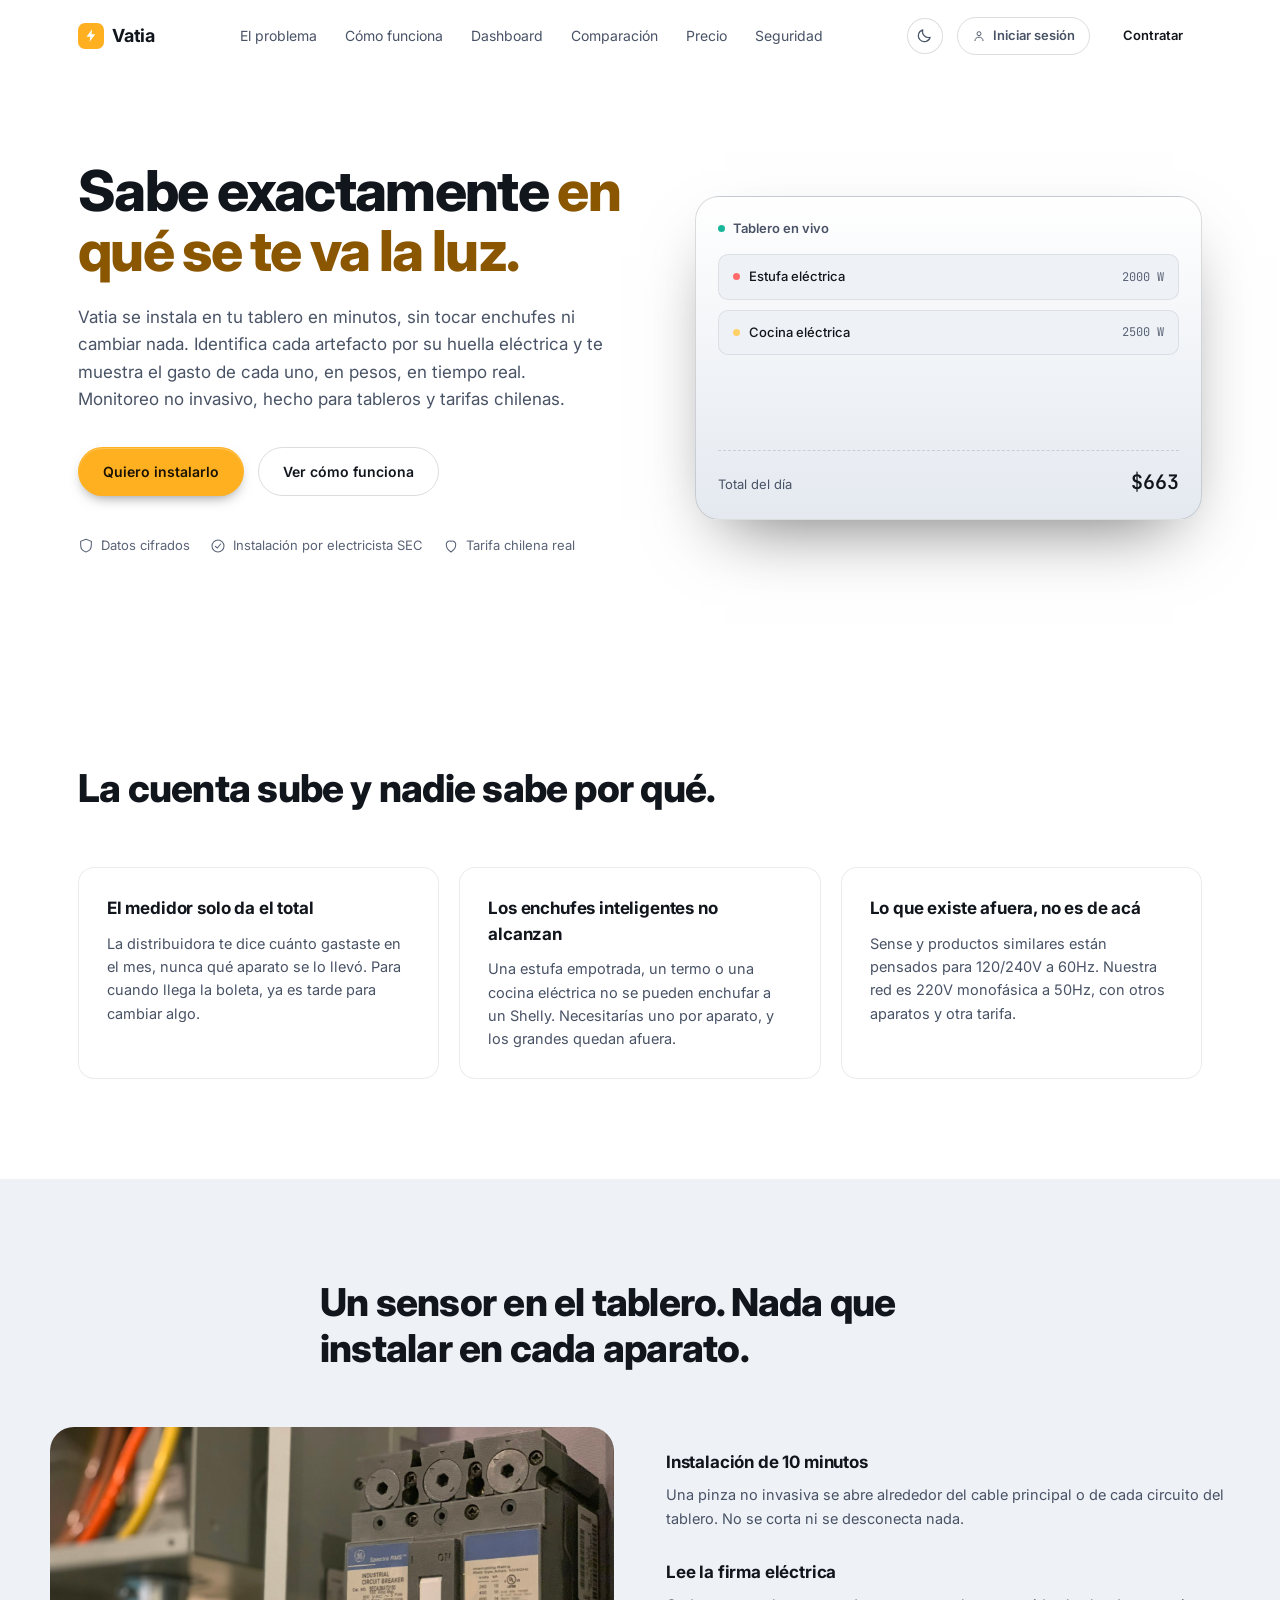
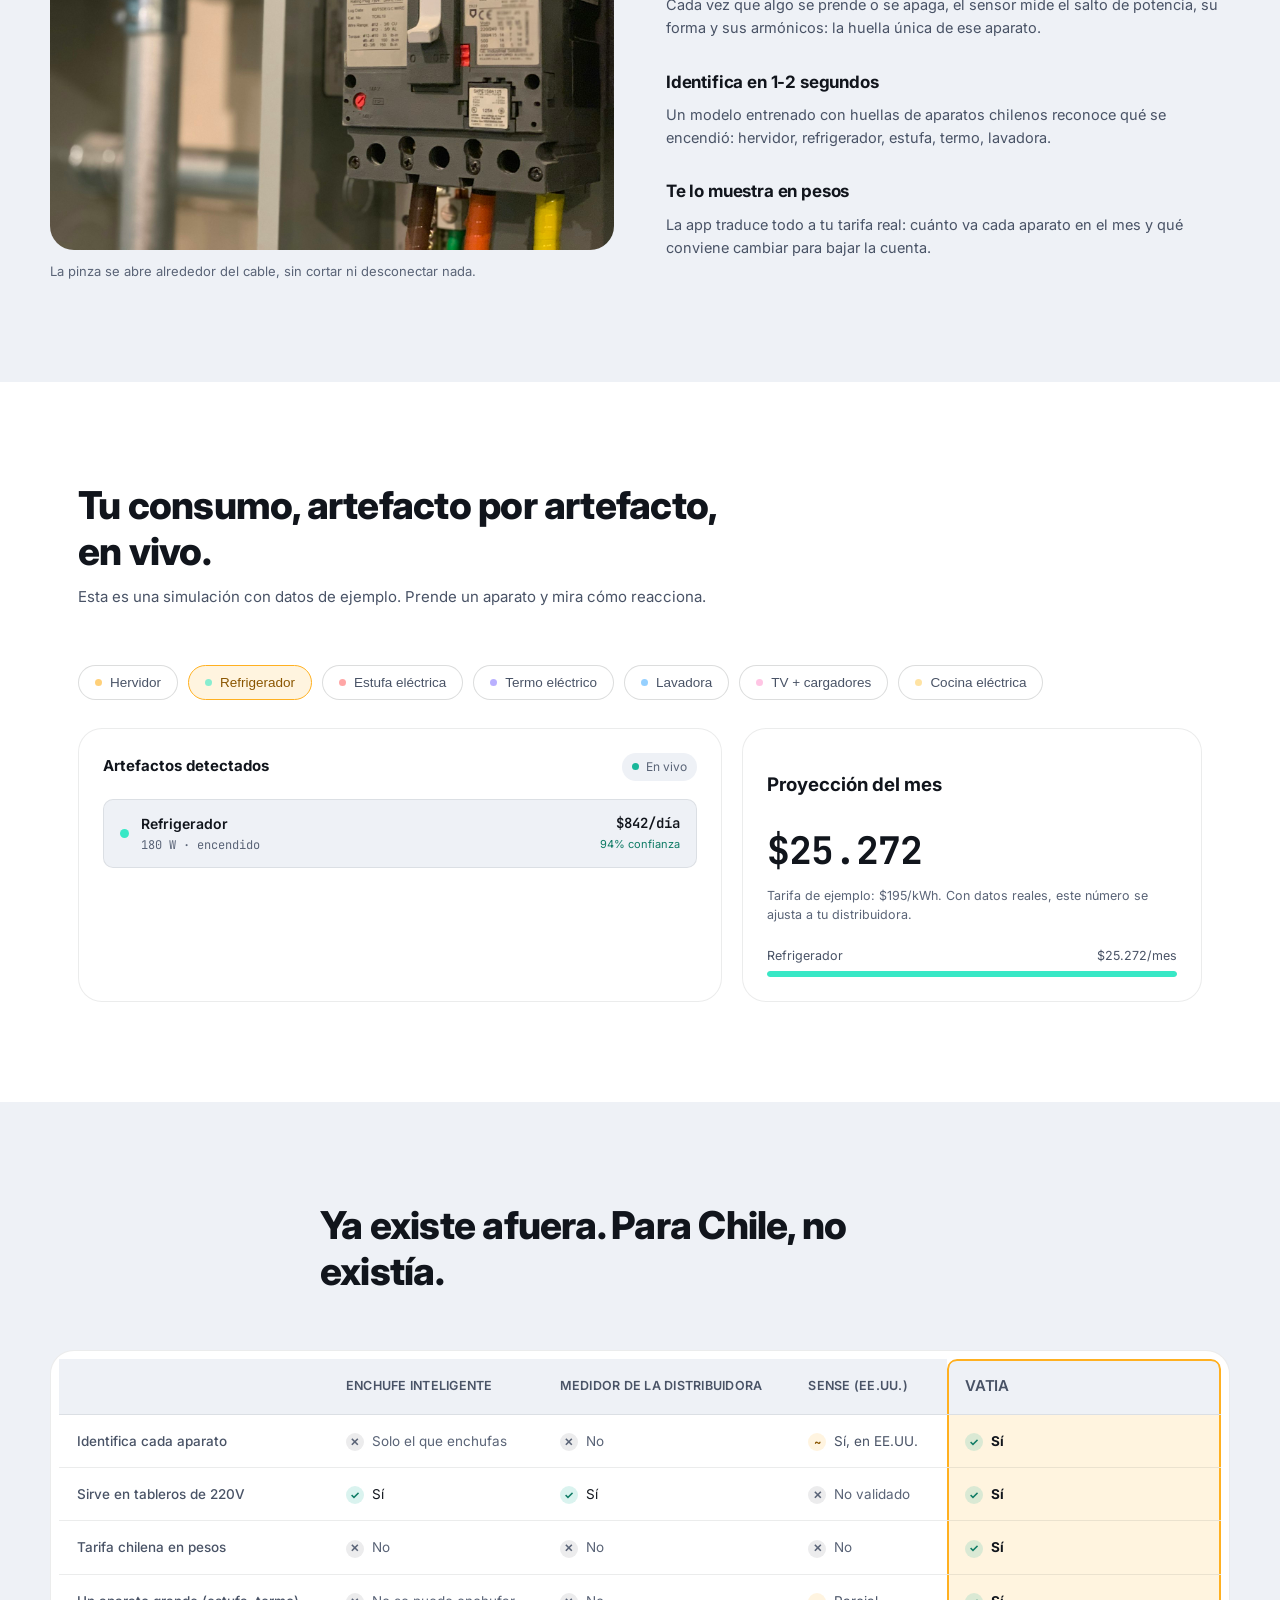
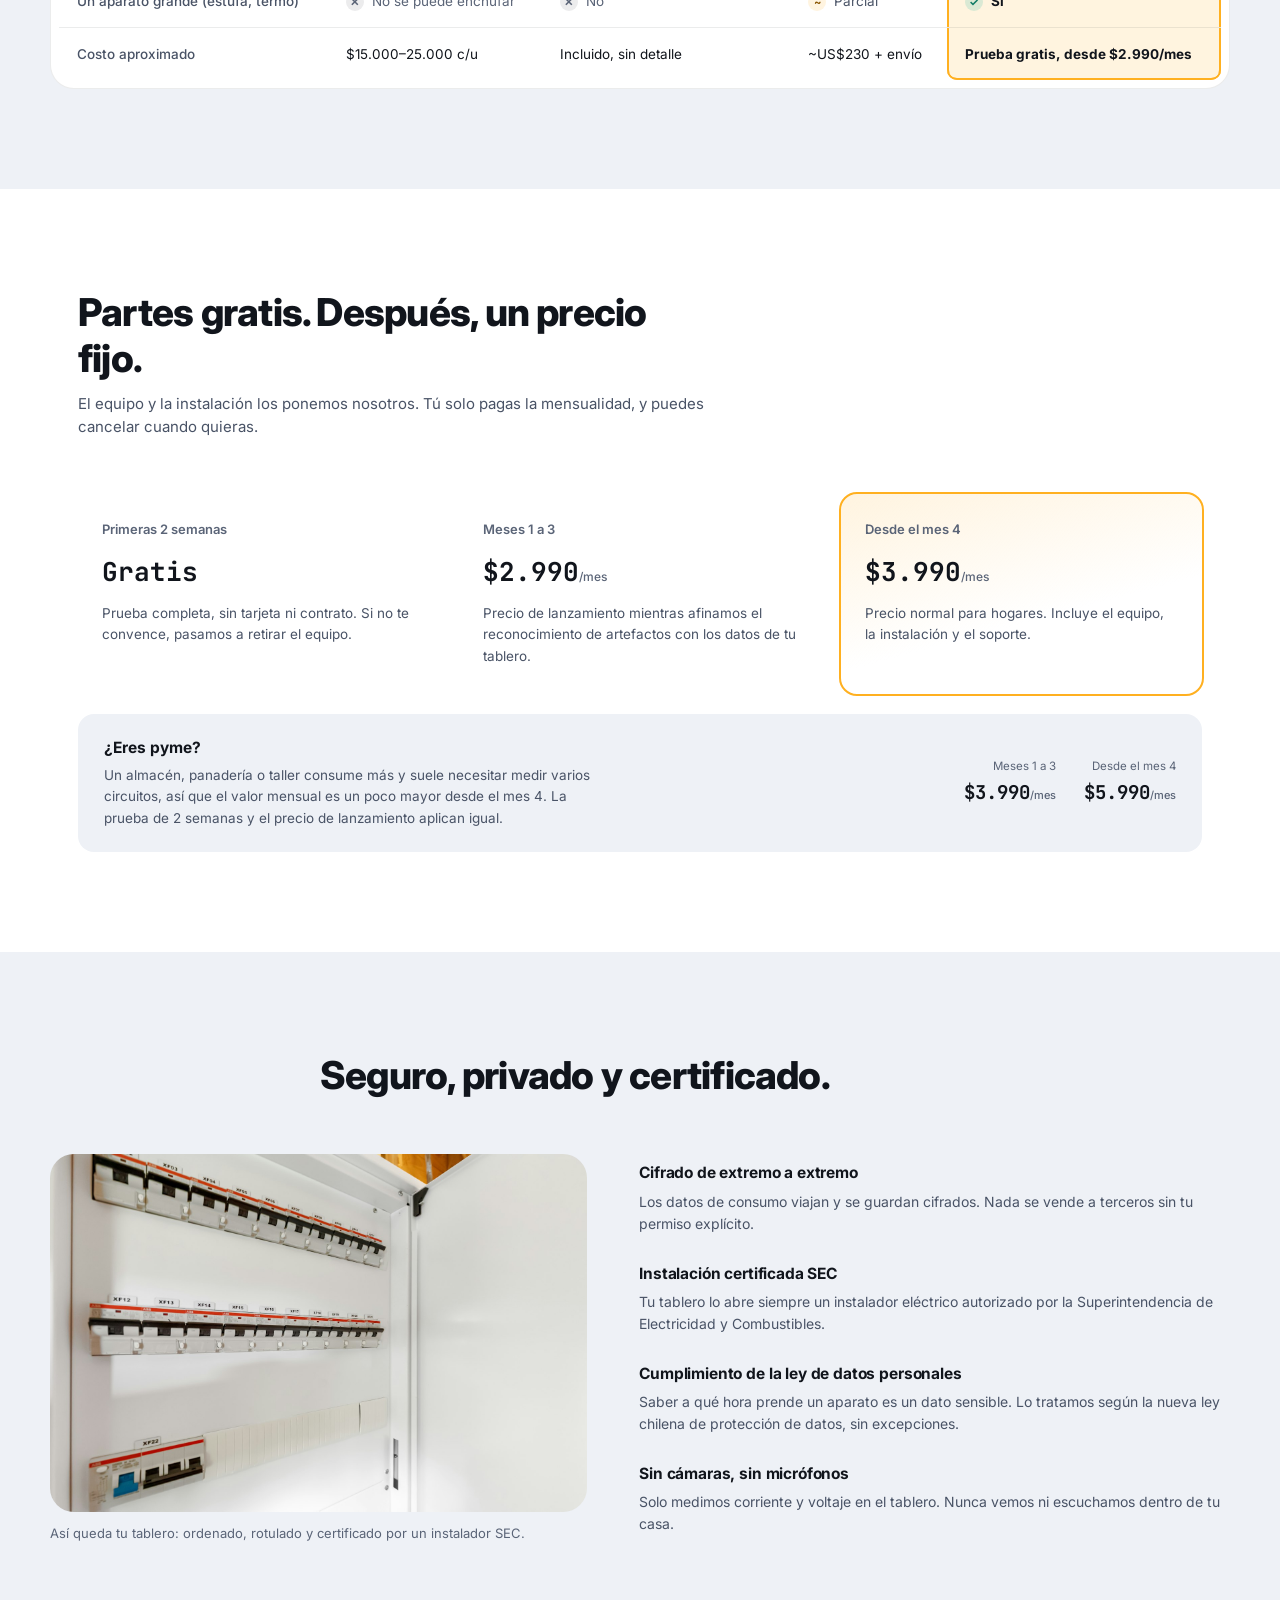
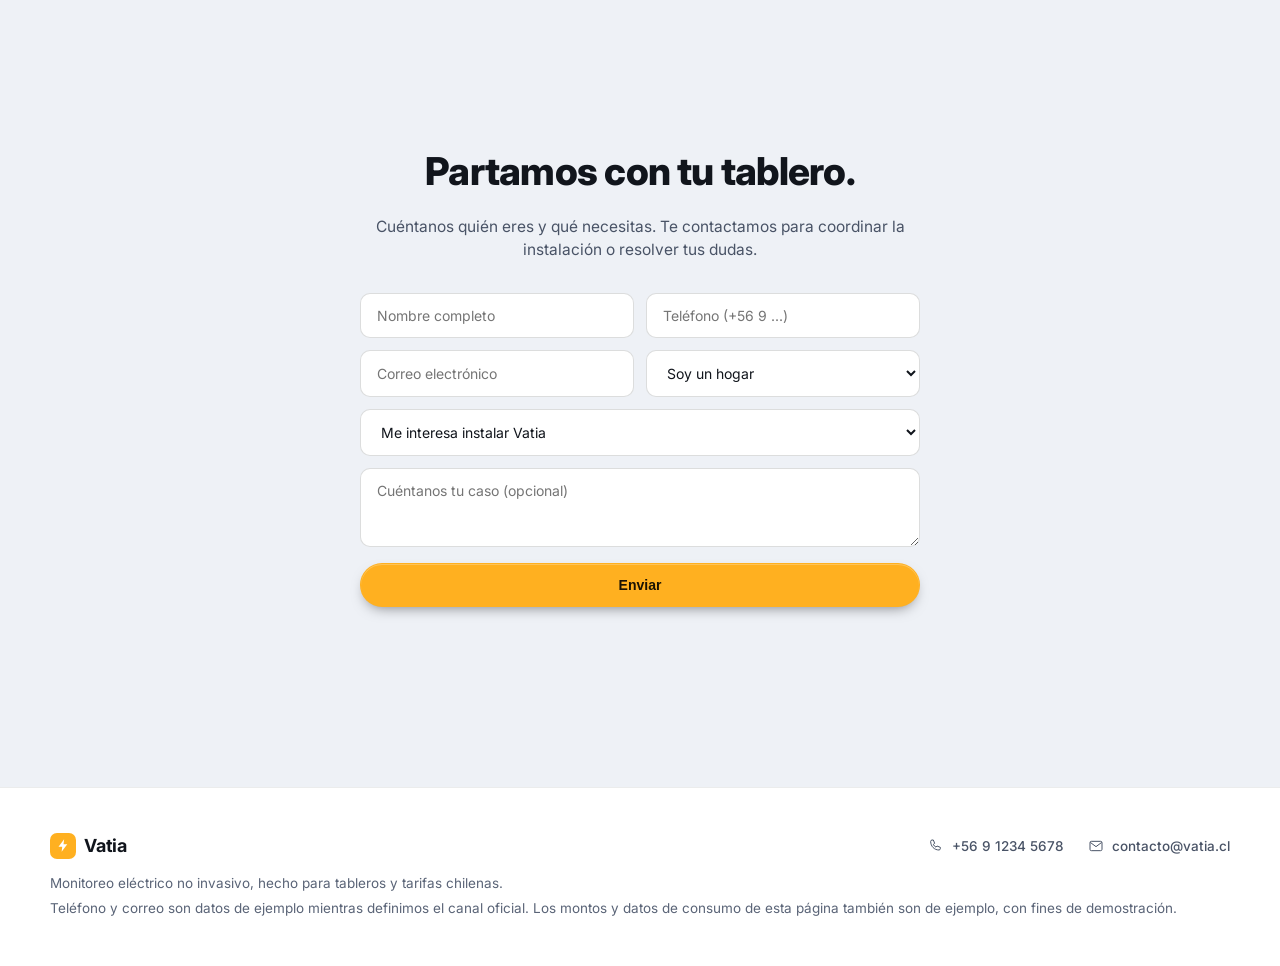
==== commit 0973c39a: "Add client account system, CEO interactivity, realistic pricing and polish pass - New cuenta.html/cu" ====
--- a/index.html
+++ b/index.html
@@ -27,7 +27,6 @@
         <svg viewBox="0 0 24 24" fill="none"><path d="M13 2 4 14h6l-1 8 9-12h-6l1-8Z" fill="currentColor"/></svg>
       </span>
       Vatia
-      <span class="view-tag">Cliente</span>
     </a>
     <nav class="nav-links" aria-label="Navegación principal">
       <a href="#problema">El problema</a>
@@ -42,11 +41,11 @@
         <svg class="icon-sun" viewBox="0 0 24 24" fill="none"><circle cx="12" cy="12" r="4.2" stroke="currentColor" stroke-width="1.6"/><path d="M12 2.5v2.4M12 19.1v2.4M4.9 4.9l1.7 1.7M17.4 17.4l1.7 1.7M2.5 12h2.4M19.1 12h2.4M4.9 19.1l1.7-1.7M17.4 6.6l1.7-1.7" stroke="currentColor" stroke-width="1.6" stroke-linecap="round"/></svg>
         <svg class="icon-moon" viewBox="0 0 24 24" fill="none"><path d="M20 14.5A8.5 8.5 0 0 1 9.5 4 8.5 8.5 0 1 0 20 14.5Z" stroke="currentColor" stroke-width="1.6" stroke-linejoin="round"/></svg>
       </button>
-      <a href="ceo.html" class="view-switch" title="Panel interno para el equipo de Vatia">
-        <svg viewBox="0 0 24 24" fill="none"><path d="M3 17V9m6 8V5m6 12v-6m6 6V3" stroke="currentColor" stroke-width="1.6" stroke-linecap="round"/></svg>
-        Vista CEO
+      <a href="cuenta.html" class="view-switch">
+        <svg viewBox="0 0 24 24" fill="none"><circle cx="12" cy="8" r="3.4" stroke="currentColor" stroke-width="1.6"/><path d="M5 20c0-3.6 3.1-6 7-6s7 2.4 7 6" stroke="currentColor" stroke-width="1.6" stroke-linecap="round"/></svg>
+        Iniciar sesión
       </a>
-      <a href="#contacto" class="btn btn-small">Hablemos</a>
+      <a href="cuenta.html#crear" class="btn btn-small">Contratar</a>
     </div>
   </div>
 </header>
@@ -63,7 +62,7 @@
         en pesos, en tiempo real. Monitoreo no invasivo, hecho para tableros y tarifas chilenas.
       </p>
       <div class="hero-cta">
-        <a href="#contacto" class="btn btn-primary">Quiero instalarlo</a>
+        <a href="cuenta.html#crear" class="btn btn-primary">Quiero instalarlo</a>
         <a href="#como-funciona" class="btn btn-ghost">Ver cómo funciona</a>
       </div>
       <div class="hero-trust">
@@ -186,44 +185,44 @@
             <th>Enchufe inteligente</th>
             <th>Medidor de la distribuidora</th>
             <th>Sense (EE.UU.)</th>
-            <th class="col-vatia">Vatia</th>
+            <th class="col-vatia"><span class="col-vatia-badge">Vatia</span></th>
           </tr>
         </thead>
         <tbody>
           <tr>
             <td>Identifica cada aparato</td>
-            <td class="no">Solo el que enchufas</td>
-            <td class="no">No</td>
-            <td class="maybe">Sí, en EE.UU.</td>
-            <td class="yes col-vatia">Sí</td>
+            <td class="no"><i class="cell-icon cell-no">✕</i>Solo el que enchufas</td>
+            <td class="no"><i class="cell-icon cell-no">✕</i>No</td>
+            <td class="maybe"><i class="cell-icon cell-maybe">~</i>Sí, en EE.UU.</td>
+            <td class="yes col-vatia"><i class="cell-icon cell-yes">✓</i>Sí</td>
           </tr>
           <tr>
             <td>Sirve en tableros de 220V</td>
-            <td class="yes">Sí</td>
-            <td class="yes">Sí</td>
-            <td class="no">No validado</td>
-            <td class="yes col-vatia">Sí</td>
+            <td class="yes"><i class="cell-icon cell-yes">✓</i>Sí</td>
+            <td class="yes"><i class="cell-icon cell-yes">✓</i>Sí</td>
+            <td class="no"><i class="cell-icon cell-no">✕</i>No validado</td>
+            <td class="yes col-vatia"><i class="cell-icon cell-yes">✓</i>Sí</td>
           </tr>
           <tr>
             <td>Tarifa chilena en pesos</td>
-            <td class="no">No</td>
-            <td class="no">No</td>
-            <td class="no">No</td>
-            <td class="yes col-vatia">Sí</td>
+            <td class="no"><i class="cell-icon cell-no">✕</i>No</td>
+            <td class="no"><i class="cell-icon cell-no">✕</i>No</td>
+            <td class="no"><i class="cell-icon cell-no">✕</i>No</td>
+            <td class="yes col-vatia"><i class="cell-icon cell-yes">✓</i>Sí</td>
           </tr>
           <tr>
             <td>Un aparato grande (estufa, termo)</td>
-            <td class="no">No se puede enchufar</td>
-            <td class="no">No</td>
-            <td class="maybe">Parcial</td>
-            <td class="yes col-vatia">Sí</td>
+            <td class="no"><i class="cell-icon cell-no">✕</i>No se puede enchufar</td>
+            <td class="no"><i class="cell-icon cell-no">✕</i>No</td>
+            <td class="maybe"><i class="cell-icon cell-maybe">~</i>Parcial</td>
+            <td class="yes col-vatia"><i class="cell-icon cell-yes">✓</i>Sí</td>
           </tr>
           <tr>
             <td>Costo aproximado</td>
             <td>$15.000–25.000 c/u</td>
             <td>Incluido, sin detalle</td>
             <td>~US$230 + envío</td>
-            <td class="yes col-vatia">Desde $0 en comodato</td>
+            <td class="yes col-vatia">Prueba gratis, desde $2.990/mes</td>
           </tr>
         </tbody>
       </table>
@@ -233,40 +232,36 @@
   <!-- PRECIO -->
   <section class="section" id="precio">
     <div class="section-head">
-      <h2>El equipo se paga solo.</h2>
-    </div>
-
-    <div class="grid-3">
-      <div class="card price-card">
-        <h3>Comodato</h3>
-        <div class="price-amount">$0 <span>de entrada</span></div>
-        <p>Nosotros ponemos el equipo y la instalación. Tú pagas una suscripción mensual, como el decodificador del cable.</p>
-        <ul class="price-list">
-          <li>Instalación por electricista SEC incluida</li>
-          <li>Soporte y mantención del equipo</li>
-          <li>Contrato mínimo 18–24 meses</li>
-        </ul>
-      </div>
-      <div class="card price-card price-card-featured">
-        <span class="badge">Recomendado para pymes</span>
-        <h3>Suscripción + equipo</h3>
-        <div class="price-amount">$89.990 <span>instalación incluida</span></div>
-        <p>Pensado para almacenes, panaderías y pequeños negocios donde cada corte o falla cuesta mercadería y plata.</p>
-        <ul class="price-list">
-          <li>Alertas de sobrecarga y aparatos fallando</li>
-          <li>Reporte semanal por WhatsApp</li>
-          <li>Historial de cortes para reclamos</li>
-        </ul>
-      </div>
-      <div class="card price-card">
-        <h3>A través de instaladores solares</h3>
-        <div class="price-amount">Alianza</div>
-        <p>El electricista ya tiene el tablero abierto instalando paneles. Vatia se suma como módulo de monitoreo solar + consumo.</p>
-        <ul class="price-list">
-          <li>Costo de instalación casi cero</li>
-          <li>Compara lo generado vs. lo esperado</li>
-          <li>Ideal para hogares con energía solar</li>
-        </ul>
+      <h2>Partes gratis. Después, un precio fijo.</h2>
+      <p class="section-sub">El equipo y la instalación los ponemos nosotros. Tú solo pagas la mensualidad, y puedes cancelar cuando quieras.</p>
+    </div>
+
+    <div class="price-timeline">
+      <div class="price-stage">
+        <div class="price-stage-period">Primeras 2 semanas</div>
+        <div class="price-stage-amount">Gratis</div>
+        <p>Prueba completa, sin tarjeta ni contrato. Si no te convence, pasamos a retirar el equipo.</p>
+      </div>
+      <div class="price-stage">
+        <div class="price-stage-period">Meses 1 a 3</div>
+        <div class="price-stage-amount">$2.990<span>/mes</span></div>
+        <p>Precio de lanzamiento mientras afinamos el reconocimiento de artefactos con los datos de tu tablero.</p>
+      </div>
+      <div class="price-stage price-stage-featured">
+        <div class="price-stage-period">Desde el mes 4</div>
+        <div class="price-stage-amount">$3.990<span>/mes</span></div>
+        <p>Precio normal para hogares. Incluye el equipo, la instalación y el soporte.</p>
+      </div>
+    </div>
+
+    <div class="price-pyme">
+      <div class="price-pyme-text">
+        <h3>¿Eres pyme?</h3>
+        <p>Un almacén, panadería o taller consume más y suele necesitar medir varios circuitos, así que el valor mensual es un poco mayor desde el mes 4. La prueba de 2 semanas y el precio de lanzamiento aplican igual.</p>
+      </div>
+      <div class="price-pyme-amounts">
+        <div><span>Meses 1 a 3</span><strong>$3.990<small>/mes</small></strong></div>
+        <div><span>Desde el mes 4</span><strong>$5.990<small>/mes</small></strong></div>
       </div>
     </div>
   </section>
@@ -305,18 +300,27 @@
   </section>
 
   <!-- CONTACTO / CTA -->
-  <section class="section cta" id="contacto">
+  <section class="section section-alt cta" id="contacto">
     <div class="cta-inner">
       <h2>Partamos con tu tablero.</h2>
-      <p>Cuéntanos si eres una casa, una pyme o un instalador solar y te contactamos para coordinar la instalación.</p>
+      <p>Cuéntanos quién eres y qué necesitas. Te contactamos para coordinar la instalación o resolver tus dudas.</p>
       <form class="cta-form" id="ctaForm">
-        <input type="text" name="nombre" placeholder="Tu nombre" required />
-        <input type="email" name="email" placeholder="Tu correo" required />
+        <input type="text" name="nombre" placeholder="Nombre completo" required />
+        <input type="tel" name="telefono" placeholder="Teléfono (+56 9 ...)" required />
+        <input type="email" name="email" placeholder="Correo electrónico" required />
         <select name="tipo">
           <option value="hogar">Soy un hogar</option>
           <option value="pyme">Tengo una pyme</option>
           <option value="instalador">Soy instalador solar</option>
         </select>
+        <select name="servicio">
+          <option value="instalacion">Me interesa instalar Vatia</option>
+          <option value="cotizacion">Quiero una cotización</option>
+          <option value="alianza">Alianza / instalador</option>
+          <option value="soporte">Soporte a un equipo existente</option>
+          <option value="otro">Otra consulta</option>
+        </select>
+        <textarea name="mensaje" placeholder="Cuéntanos tu caso (opcional)" rows="3"></textarea>
         <button type="submit" class="btn btn-primary">Enviar</button>
       </form>
       <p class="cta-note" id="ctaNote" aria-live="polite"></p>
@@ -327,14 +331,26 @@
 
 <footer class="footer">
   <div class="footer-inner">
-    <div class="brand">
-      <span class="brand-mark" aria-hidden="true">
-        <svg viewBox="0 0 24 24" fill="none"><path d="M13 2 4 14h6l-1 8 9-12h-6l1-8Z" fill="currentColor"/></svg>
-      </span>
-      Vatia
+    <div class="footer-top">
+      <div class="brand">
+        <span class="brand-mark" aria-hidden="true">
+          <svg viewBox="0 0 24 24" fill="none"><path d="M13 2 4 14h6l-1 8 9-12h-6l1-8Z" fill="currentColor"/></svg>
+        </span>
+        Vatia
+      </div>
+      <div class="footer-contact">
+        <a href="tel:+56912345678">
+          <svg viewBox="0 0 24 24" fill="none"><path d="M4 5c0-1 .8-2 2-2h2l2 5-2 1.5c.8 2 2.2 3.4 4 4.2L13.5 12l5 2v2c0 1.2-1 2-2 2-7 0-12.5-5.5-12.5-13Z" stroke="currentColor" stroke-width="1.5" stroke-linejoin="round"/></svg>
+          +56 9 1234 5678
+        </a>
+        <a href="mailto:contacto@vatia.cl">
+          <svg viewBox="0 0 24 24" fill="none"><rect x="3" y="5" width="18" height="14" rx="2" stroke="currentColor" stroke-width="1.5"/><path d="m4 7 8 6 8-6" stroke="currentColor" stroke-width="1.5" stroke-linecap="round" stroke-linejoin="round"/></svg>
+          contacto@vatia.cl
+        </a>
+      </div>
     </div>
     <p>Monitoreo eléctrico no invasivo, hecho para tableros y tarifas chilenas.</p>
-    <p class="footer-fine">Los montos y datos de consumo en esta página son de ejemplo para fines de demostración.</p>
+    <p class="footer-fine">Teléfono y correo son datos de ejemplo mientras definimos el canal oficial. Los montos y datos de consumo de esta página también son de ejemplo, con fines de demostración.</p>
   </div>
 </footer>
 
--- a/styles.css
+++ b/styles.css
@@ -7,9 +7,9 @@
 --------------------------------------------------- */
 :root {
   --bg: #ffffff;
-  --bg-alt: #f6f7f9;
+  --bg-alt: #eef1f6;
   --surface: #ffffff;
-  --surface-2: #f1f3f7;
+  --surface-2: #e4e9f0;
   --border: rgba(10,14,20,0.08);
   --border-strong: rgba(10,14,20,0.14);
   --text: #11151c;
@@ -34,10 +34,10 @@
 }
 
 :root[data-theme="dark"] {
-  --bg: #0a0e14;
-  --bg-alt: #0d1320;
-  --surface: #121926;
-  --surface-2: #161f2e;
+  --bg: #080b10;
+  --bg-alt: #141d2c;
+  --surface: #121a27;
+  --surface-2: #1b2638;
   --border: rgba(255,255,255,0.08);
   --border-strong: rgba(255,255,255,0.14);
   --text: #eef1f6;
@@ -492,38 +492,71 @@
   background: var(--surface);
   -webkit-overflow-scrolling: touch;
 }
-.compare { width: 100%; min-width: 640px; border-collapse: collapse; font-size: 13.5px; }
+.compare { width: 100%; min-width: 680px; border-collapse: separate; border-spacing: 0; font-size: 13.5px; }
 .compare th, .compare td { padding: 16px 18px; text-align: left; border-bottom: 1px solid var(--border); }
 .compare thead th { color: var(--text-dim); font-weight: 600; font-size: 12.5px; text-transform: uppercase; letter-spacing: 0.02em; background: var(--bg-alt); }
 .compare tbody tr:last-child td { border-bottom: none; }
 .compare td:first-child { color: var(--text-dim); font-weight: 500; }
-.col-vatia { background: var(--accent-soft); font-weight: 700; color: var(--accent-ink); }
-.compare .yes { color: var(--accent-2-ink); }
+.col-vatia {
+  background: var(--accent-soft);
+  font-weight: 700;
+  color: var(--accent-ink);
+  box-shadow: inset 2px 0 0 var(--accent), inset -2px 0 0 var(--accent);
+}
+.compare thead .col-vatia { box-shadow: inset 2px 0 0 var(--accent), inset -2px 0 0 var(--accent), inset 0 2px 0 var(--accent); border-radius: 10px 10px 0 0; }
+.compare tbody tr:last-child .col-vatia { box-shadow: inset 2px 0 0 var(--accent), inset -2px 0 0 var(--accent), inset 0 -2px 0 var(--accent); border-radius: 0 0 10px 10px; }
+.col-vatia-badge { font-size: 15px; letter-spacing: -0.01em; }
+.cell-icon {
+  display: inline-flex; align-items: center; justify-content: center;
+  width: 18px; height: 18px;
+  border-radius: 50%;
+  font-style: normal; font-size: 11px; font-weight: 700;
+  margin-right: 8px;
+}
+.cell-yes { background: rgba(25,183,154,0.16); color: var(--accent-2-ink); }
+.cell-no { background: var(--border); color: var(--text-faint); }
+.cell-maybe { background: var(--accent-soft); color: var(--accent-ink); }
+.compare .yes { color: var(--text); }
 .compare .no { color: var(--text-faint); }
 .compare .maybe { color: var(--text-dim); }
 
 /* ---------------------------------------------------
-   Pricing
---------------------------------------------------- */
-.price-card { display: flex; flex-direction: column; position: relative; }
-.price-card h3 { font-size: 16px; }
-.price-amount { font-family: var(--mono); font-size: 28px; font-weight: 700; margin: 14px 0; }
-.price-amount span { font-size: 12px; font-weight: 500; color: var(--text-faint); font-family: var(--font); display: block; margin-top: 4px; }
-.price-list { display: flex; flex-direction: column; gap: 10px; margin: 20px 0 0; font-size: 13.5px; color: var(--text-dim); }
-.price-list li { padding-left: 20px; position: relative; }
-.price-list li::before {
-  content: "";
-  position: absolute; left: 0; top: 7px;
-  width: 7px; height: 7px; border-radius: 50%;
-  background: var(--accent-2);
-}
-.price-card-featured { border-color: var(--accent); background: linear-gradient(180deg, var(--surface), var(--surface-2)); }
-.badge {
-  position: absolute; top: -12px; left: 24px;
-  background: var(--accent); color: #1a1203;
-  font-size: 11px; font-weight: 700;
-  padding: 5px 12px; border-radius: 999px;
-}
+   Pricing: timeline + pyme callout
+--------------------------------------------------- */
+.price-timeline {
+  display: grid;
+  grid-template-columns: repeat(3, 1fr);
+  gap: 20px;
+  margin-bottom: 20px;
+}
+.price-stage {
+  background: var(--surface);
+  border-radius: var(--radius-md);
+  padding: 26px 24px;
+}
+.price-stage-period { font-size: 13px; font-weight: 600; color: var(--text-faint); margin-bottom: 12px; }
+.price-stage-amount { font-family: var(--mono); font-size: 26px; font-weight: 700; margin-bottom: 12px; }
+.price-stage-amount span { font-size: 12px; font-weight: 500; color: var(--text-faint); font-family: var(--font); }
+.price-stage p { font-size: 13.5px; color: var(--text-dim); line-height: 1.6; margin: 0; }
+.price-stage-featured { background: linear-gradient(165deg, var(--accent-soft), var(--surface) 60%); outline: 2px solid var(--accent); }
+
+.price-pyme {
+  display: flex;
+  align-items: center;
+  justify-content: space-between;
+  gap: 24px;
+  flex-wrap: wrap;
+  background: var(--bg-alt);
+  border-radius: var(--radius-md);
+  padding: 22px 26px;
+}
+.price-pyme-text h3 { font-size: 15.5px; font-weight: 700; margin: 0 0 6px; }
+.price-pyme-text p { font-size: 13.5px; color: var(--text-dim); line-height: 1.6; margin: 0; max-width: 54ch; }
+.price-pyme-amounts { display: flex; gap: 28px; }
+.price-pyme-amounts div { text-align: right; }
+.price-pyme-amounts span { display: block; font-size: 11.5px; color: var(--text-faint); margin-bottom: 4px; }
+.price-pyme-amounts strong { font-family: var(--mono); font-size: 19px; font-weight: 700; }
+.price-pyme-amounts small { font-size: 11px; font-weight: 500; color: var(--text-faint); font-family: var(--font); }
 
 /* ---------------------------------------------------
    Trust / security: photo + facts
@@ -567,8 +600,9 @@
   display: grid;
   grid-template-columns: 1fr 1fr;
   gap: 12px;
-}
-.cta-form input, .cta-form select {
+  text-align: left;
+}
+.cta-form input, .cta-form select, .cta-form textarea {
   grid-column: span 1;
   padding: 13px 16px;
   border-radius: var(--radius-sm);
@@ -580,8 +614,10 @@
   outline: none;
   transition: border-color 0.2s var(--ease);
 }
-.cta-form input:focus, .cta-form select:focus { border-color: var(--accent); }
-.cta-form button { grid-column: span 2; margin-top: 4px; }
+.cta-form textarea { resize: vertical; min-height: 44px; }
+.cta-form input:focus, .cta-form select:focus, .cta-form textarea:focus { border-color: var(--accent); }
+.cta-form select[name="servicio"], .cta-form textarea, .cta-form button { grid-column: span 2; }
+.cta-form button { margin-top: 4px; }
 .cta-note { margin-top: 16px; font-size: 13.5px; color: var(--accent-2-ink); min-height: 18px; }
 
 /* ---------------------------------------------------
@@ -593,7 +629,19 @@
   position: relative; z-index: 2;
 }
 .footer-inner { max-width: 1180px; margin: 0 auto; }
-.footer .brand { margin-bottom: 10px; }
+.footer-top {
+  display: flex;
+  align-items: center;
+  justify-content: space-between;
+  flex-wrap: wrap;
+  gap: 16px;
+  margin-bottom: 14px;
+}
+.footer .brand { margin-bottom: 0; }
+.footer-contact { display: flex; gap: 24px; flex-wrap: wrap; }
+.footer-contact a { display: flex; align-items: center; gap: 8px; font-size: 13.5px; color: var(--text-dim); font-weight: 500; }
+.footer-contact a:hover { color: var(--accent-ink); }
+.footer-contact svg { width: 16px; height: 16px; flex-shrink: 0; }
 .footer p { color: var(--text-faint); font-size: 13.5px; margin: 4px 0; }
 .footer-fine { font-size: 12px; }
 
@@ -609,7 +657,10 @@
   .compare { font-size: 12.5px; }
   .compare th, .compare td { padding: 12px; }
   .cta-form { grid-template-columns: 1fr; }
-  .cta-form button { grid-column: span 1; }
+  .cta-form select[name="servicio"], .cta-form textarea, .cta-form button { grid-column: span 1; }
+  .price-timeline { grid-template-columns: 1fr; }
+  .price-pyme { flex-direction: column; align-items: flex-start; }
+  .price-pyme-amounts { gap: 20px; }
 }
 @media (max-width: 560px) {
   .grid-3, .grid-4 { grid-template-columns: 1fr; }
@@ -617,6 +668,60 @@
   .section { padding: 64px 20px; }
   .hero-cta { flex-direction: column; align-items: stretch; }
 }
+
+/* ---------------------------------------------------
+   Cuenta (login / crear cuenta)
+--------------------------------------------------- */
+.auth-main {
+  min-height: calc(100vh - 68px);
+  display: flex;
+  align-items: center;
+  justify-content: center;
+  padding: 48px 20px;
+}
+.auth-card {
+  width: 100%;
+  max-width: 420px;
+  background: var(--surface);
+  border-radius: var(--radius-lg);
+  padding: 32px;
+}
+.auth-tabs { display: flex; gap: 6px; background: var(--bg-alt); border-radius: var(--radius-sm); padding: 4px; margin-bottom: 26px; }
+.auth-tab {
+  flex: 1;
+  padding: 10px;
+  border-radius: 7px;
+  border: none;
+  background: transparent;
+  font-family: var(--font);
+  font-size: 13.5px;
+  font-weight: 600;
+  color: var(--text-dim);
+  cursor: pointer;
+  transition: all 0.2s var(--ease);
+}
+.auth-tab[aria-selected="true"] { background: var(--surface); color: var(--text); box-shadow: 0 1px 3px rgba(0,0,0,0.08); }
+.auth-form { display: flex; flex-direction: column; gap: 16px; }
+.auth-form[hidden] { display: none; }
+.auth-form label { display: flex; flex-direction: column; gap: 7px; font-size: 13px; font-weight: 600; color: var(--text-dim); }
+.auth-form input, .auth-form select {
+  padding: 12px 14px;
+  border-radius: var(--radius-sm);
+  border: 1px solid var(--border-strong);
+  background: var(--bg);
+  color: var(--text);
+  font-family: var(--font);
+  font-size: 14px;
+  font-weight: 400;
+  outline: none;
+  transition: border-color 0.2s var(--ease);
+}
+.auth-form input:focus, .auth-form select:focus { border-color: var(--accent); }
+.auth-row { display: grid; grid-template-columns: 1fr 1fr; gap: 14px; }
+.auth-form button { margin-top: 4px; }
+.auth-note { font-size: 13px; color: var(--text-faint); text-align: center; margin: 0; }
+.auth-note a { color: var(--accent-ink); font-weight: 600; }
+.auth-demo-note { margin: 22px 0 0; padding-top: 18px; border-top: 1px solid var(--border); font-size: 12px; color: var(--text-faint); text-align: center; line-height: 1.5; }
 
 /* ---------------------------------------------------
    CEO dashboard (internal)
@@ -711,6 +816,7 @@
 /* growth chart */
 .chart { display: flex; align-items: flex-end; gap: 10px; height: 160px; padding-top: 10px; }
 .chart-col { flex: 1; display: flex; flex-direction: column; align-items: center; gap: 8px; height: 100%; justify-content: flex-end; }
+.chart-value { font-family: var(--mono); font-size: 12px; font-weight: 600; color: var(--text-dim); }
 .chart-bar {
   width: 100%;
   max-width: 34px;
@@ -750,6 +856,117 @@
 .split-row-top { display: flex; justify-content: space-between; font-size: 12.5px; color: var(--text-dim); margin-bottom: 6px; }
 .split-track { height: 10px; border-radius: 999px; background: var(--border); overflow: hidden; display: flex; }
 .split-seg { height: 100%; }
+.split-legend { display: grid; grid-template-columns: repeat(auto-fit, minmax(180px, 1fr)); gap: 10px; margin-top: 4px; }
+
+/* instalaciones: buscador y filtros */
+.installs-filters { display: flex; gap: 10px; flex-wrap: wrap; margin-bottom: 18px; }
+.installs-filters input[type="search"] {
+  flex: 1; min-width: 200px;
+  padding: 10px 14px;
+  border-radius: var(--radius-sm);
+  border: 1px solid var(--border-strong);
+  background: var(--bg);
+  color: var(--text);
+  font-family: var(--font);
+  font-size: 13.5px;
+  outline: none;
+}
+.installs-filters select {
+  padding: 10px 14px;
+  border-radius: var(--radius-sm);
+  border: 1px solid var(--border-strong);
+  background: var(--bg);
+  color: var(--text);
+  font-family: var(--font);
+  font-size: 13.5px;
+}
+.installs-filters input:focus, .installs-filters select:focus { border-color: var(--accent); }
+
+/* configuración: separadores de grupo */
+.settings-divider {
+  font-size: 11.5px; font-weight: 700; text-transform: uppercase; letter-spacing: 0.04em;
+  color: var(--text-faint);
+  margin-top: 6px;
+  padding-top: 16px;
+  border-top: 1px solid var(--border);
+}
+
+/* simulador de 1 día */
+.sim-result {
+  display: flex;
+  align-items: center;
+  justify-content: space-between;
+  gap: 20px;
+  flex-wrap: wrap;
+  margin-top: 20px;
+  padding-top: 20px;
+  border-top: 1px solid var(--border);
+}
+.sim-result-label { font-size: 12.5px; color: var(--text-faint); }
+.sim-result-amount { font-family: var(--mono); font-size: 32px; font-weight: 700; margin-top: 4px; }
+.sim-result-note { font-size: 12.5px; color: var(--text-faint); max-width: 36ch; text-align: right; margin: 0; }
+
+/* diferenciales */
+.breaker-list { display: flex; flex-direction: column; gap: 10px; list-style: none; margin: 0; padding: 0; }
+.breaker-item {
+  display: flex; align-items: center; justify-content: space-between; gap: 16px;
+  background: var(--bg-alt); border-radius: var(--radius-sm); padding: 14px 16px;
+}
+.breaker-name { font-size: 14px; font-weight: 600; }
+.breaker-desc { font-size: 12.5px; color: var(--text-faint); margin-top: 2px; }
+.breaker-fixed { font-size: 12px; color: var(--text-faint); white-space: nowrap; }
+.switch {
+  position: relative;
+  width: 44px; height: 26px;
+  border-radius: 999px;
+  border: none;
+  background: var(--border-strong);
+  cursor: pointer;
+  flex-shrink: 0;
+  transition: background 0.2s var(--ease);
+}
+.switch.on { background: var(--accent-2); }
+.switch-knob {
+  position: absolute; top: 3px; left: 3px;
+  width: 20px; height: 20px;
+  border-radius: 50%;
+  background: #fff;
+  box-shadow: 0 1px 2px rgba(0,0,0,0.25);
+  transition: transform 0.2s var(--ease);
+}
+.switch.on .switch-knob { transform: translateX(18px); }
+
+/* notificaciones expandibles */
+.notif-item { cursor: pointer; align-items: flex-start; }
+.notif-body { flex: 1; }
+.notif-detail {
+  margin-top: 10px;
+  padding-top: 10px;
+  border-top: 1px solid var(--border-strong);
+  font-size: 13px;
+  color: var(--text-dim);
+  line-height: 1.6;
+}
+
+/* configuración */
+.settings-form { display: flex; flex-direction: column; gap: 16px; max-width: 520px; }
+.settings-row { display: grid; grid-template-columns: 1fr 1fr; gap: 14px; }
+.settings-row label, .settings-form > label:not(.settings-check) {
+  display: flex; flex-direction: column; gap: 7px;
+  font-size: 13px; font-weight: 600; color: var(--text-dim);
+}
+.settings-row input, .settings-form input[type="text"], .settings-form input[type="email"], .settings-form input[type="tel"] {
+  padding: 11px 14px;
+  border-radius: var(--radius-sm);
+  border: 1px solid var(--border-strong);
+  background: var(--bg);
+  color: var(--text);
+  font-family: var(--font);
+  font-size: 13.5px;
+  outline: none;
+}
+.settings-check { display: flex; align-items: center; gap: 10px; font-size: 13.5px; color: var(--text-dim); font-weight: 500; }
+.settings-form button { align-self: flex-start; margin-top: 4px; }
 
 @media (max-width: 980px) {
   .app-shell { grid-template-columns: 1fr; }
@@ -762,6 +979,9 @@
   .stat-grid { grid-template-columns: 1fr; }
   .app-main { padding: 18px 16px 40px; }
   .period-select { width: 100%; }
+  .settings-row { grid-template-columns: 1fr; }
+  .sim-result { flex-direction: column; align-items: flex-start; }
+  .sim-result-note { text-align: left; }
 }
 
 /* motion-reduced */
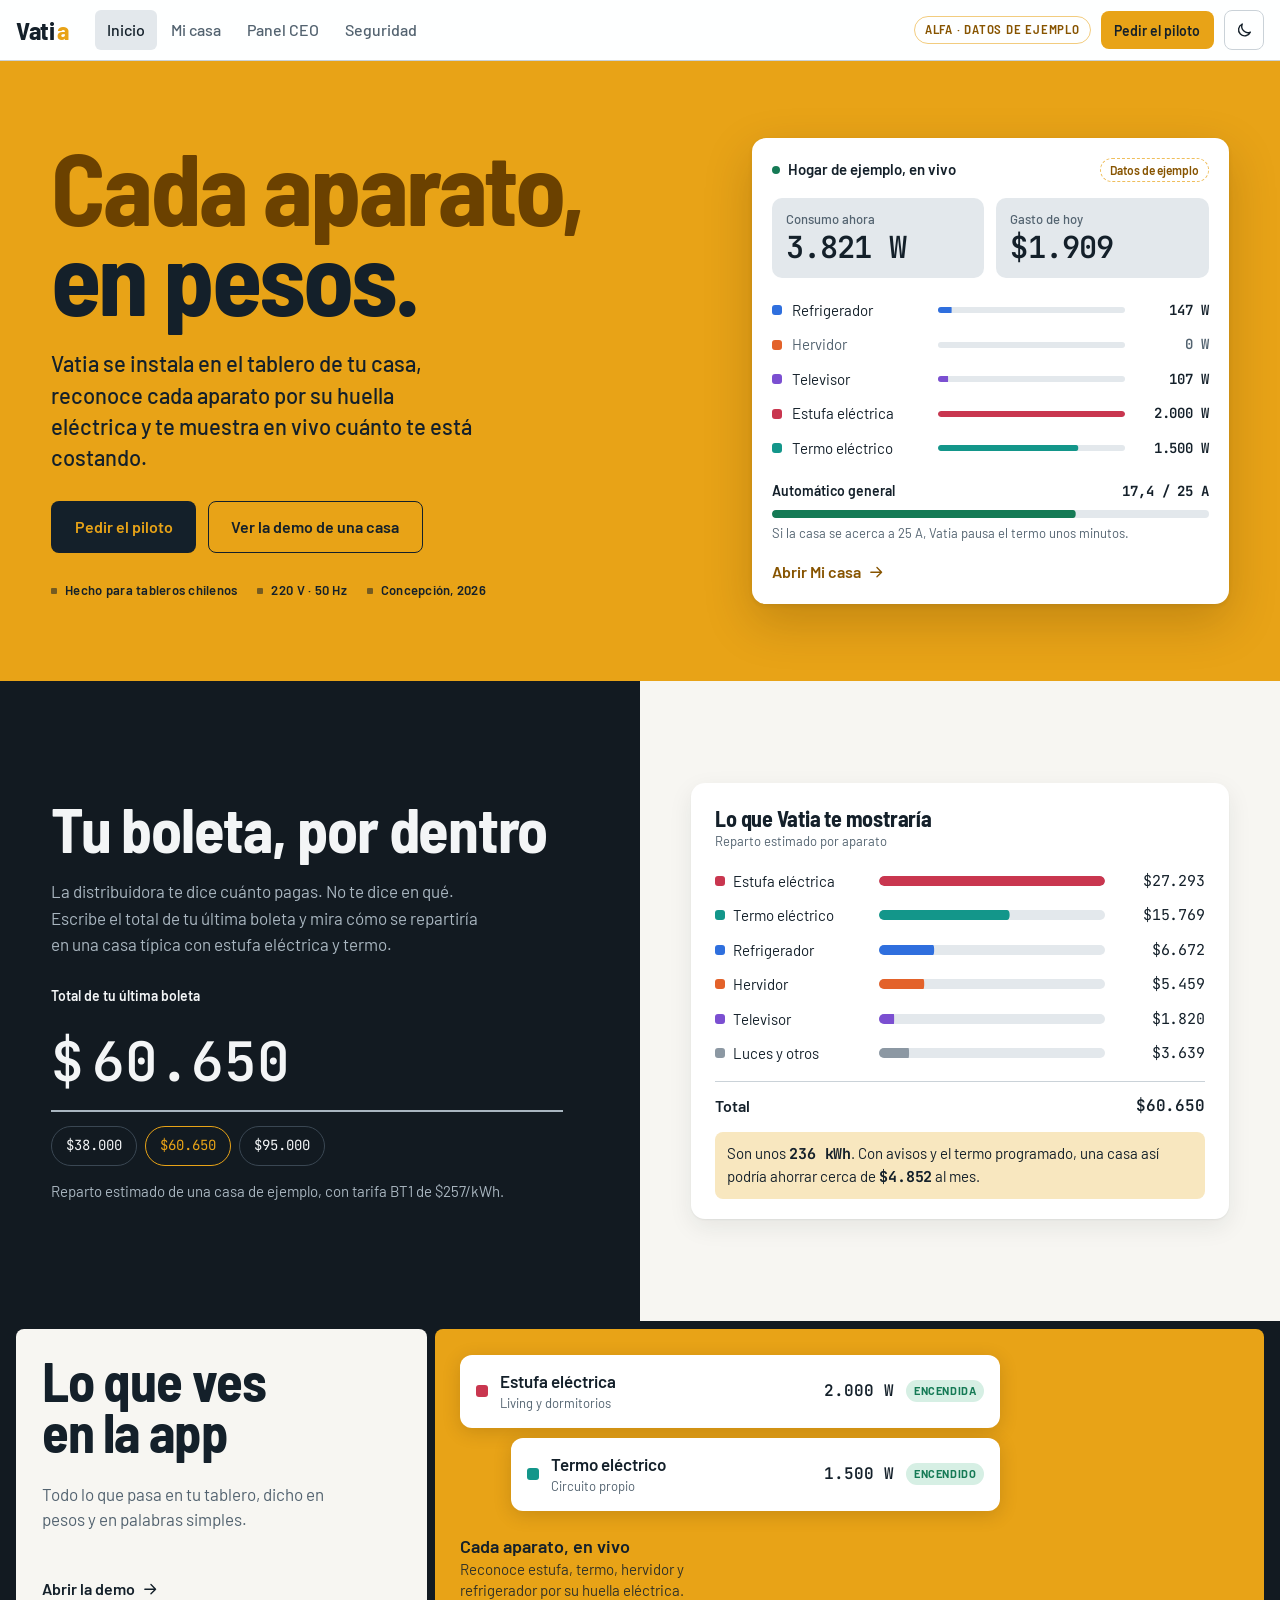
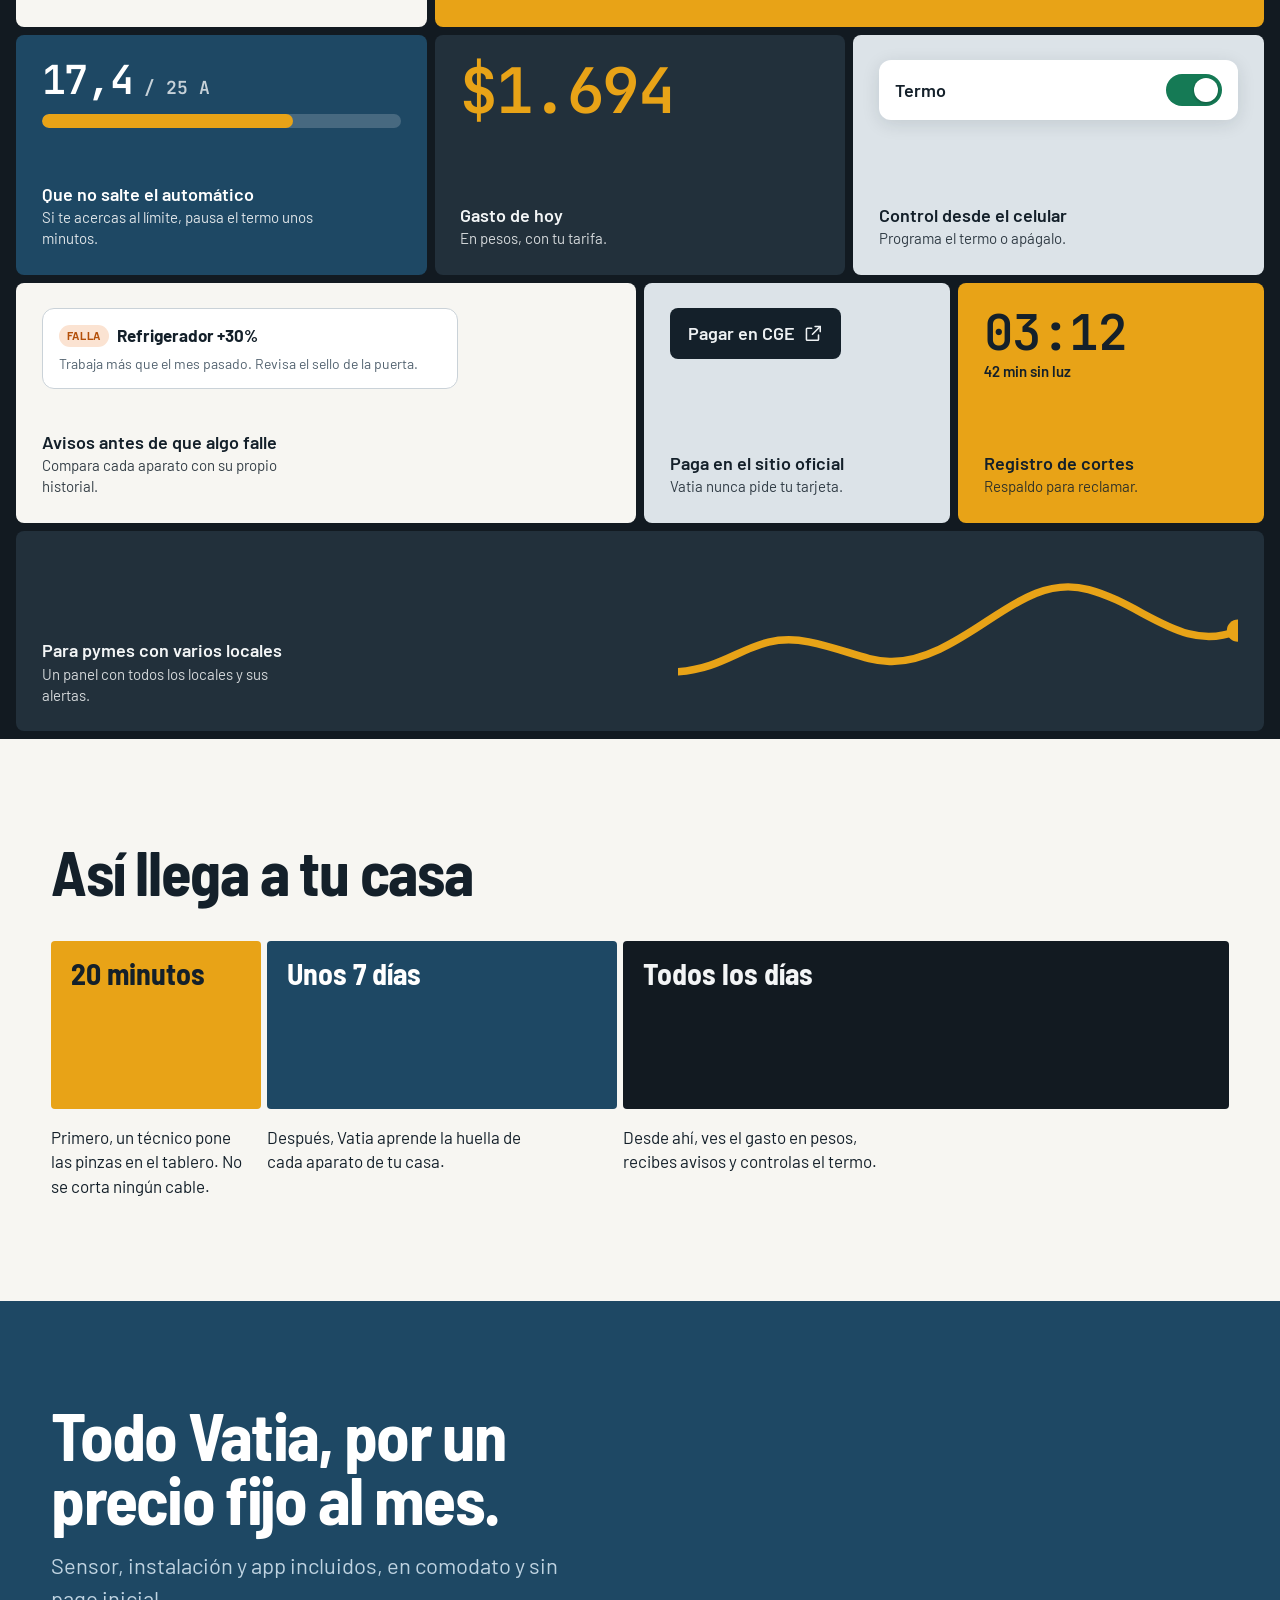
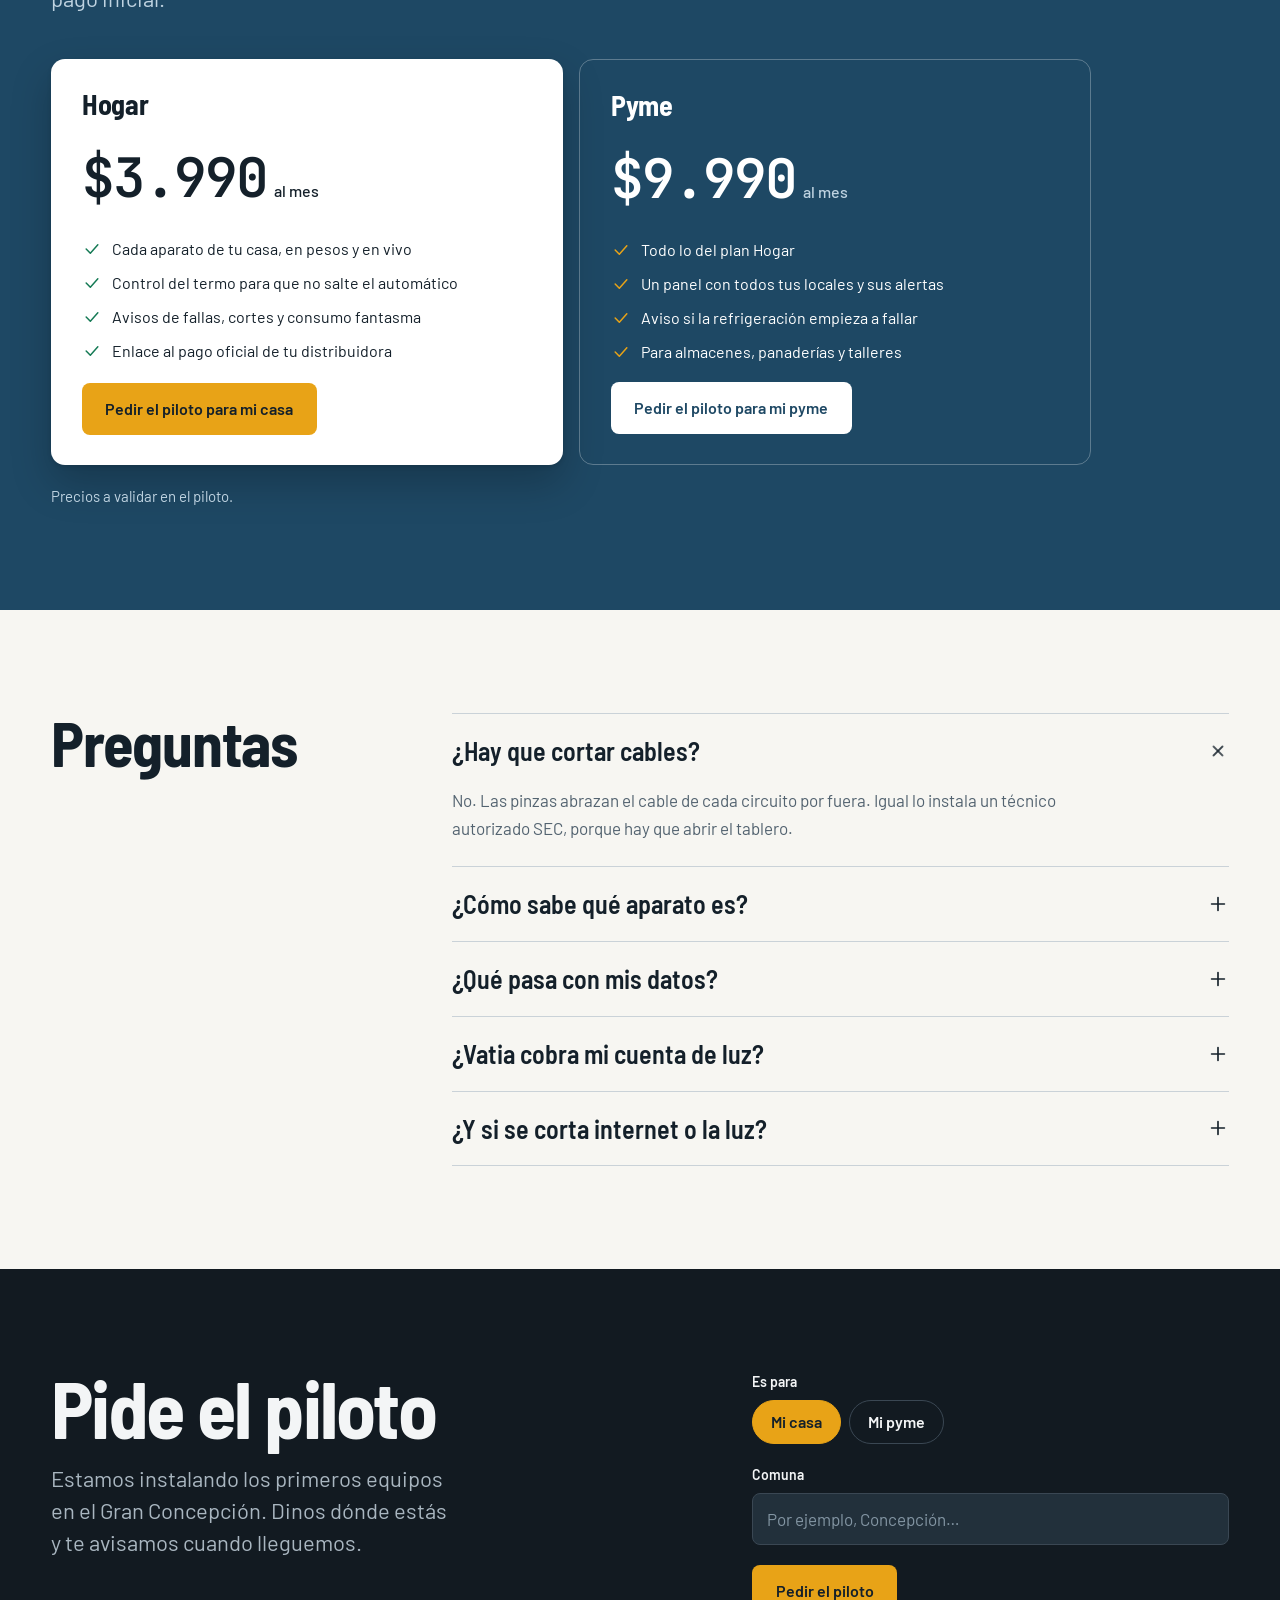
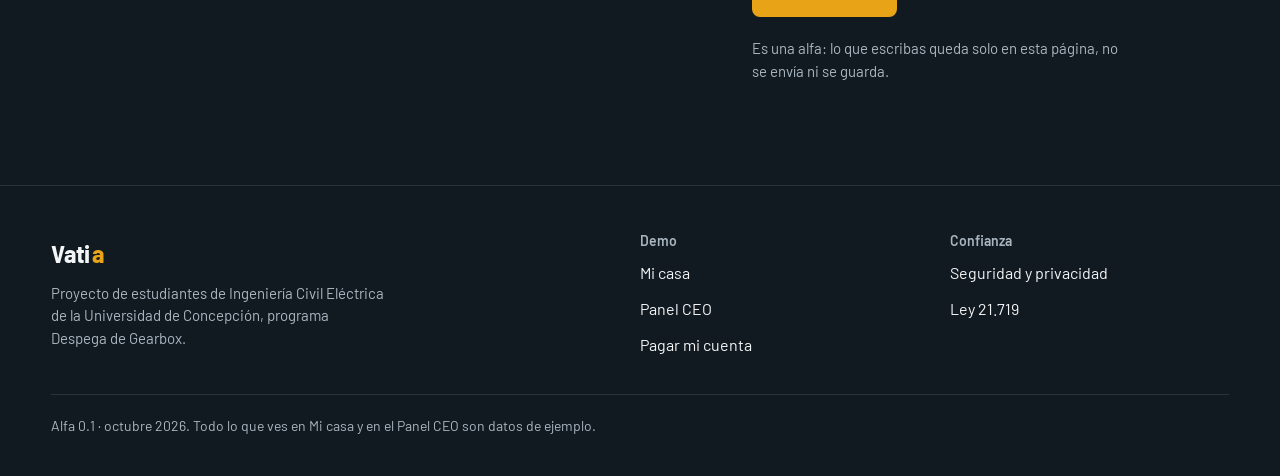
==== commit 8998980b: "Rehacer el sitio de Vatia a partir de la alfa y guardar la versión anterior - Versión anterior movid" ====
--- a/index.html
+++ b/index.html
@@ -1,360 +1,383 @@
 <!doctype html>
-<html lang="es">
+<html lang="es-CL">
 <head>
-<meta charset="UTF-8" />
-<meta name="viewport" content="width=device-width, initial-scale=1.0" />
-<title>Vatia — Sabe en qué se te va la luz</title>
-<meta name="description" content="Vatia es un sensor no invasivo para tu tablero eléctrico que identifica cada artefacto encendido y te muestra el consumo en pesos, en tiempo real." />
+<meta charset="utf-8">
+<meta name="viewport" content="width=device-width, initial-scale=1, viewport-fit=cover">
+<title>Vatia · Cada aparato de tu casa, en pesos</title>
+<meta name="description" content="Vatia: un sensor en el tablero que reconoce cada aparato de tu casa y te dice cuánto cuesta, en pesos y en vivo.">
+<meta name="theme-color" content="#FFFFFF" media="(prefers-color-scheme: light)">
+<meta name="theme-color" content="#151D24" media="(prefers-color-scheme: dark)">
+<link rel="canonical" href="https://vatia.cl/">
+<link rel="icon" href="assets/favicon.svg" type="image/svg+xml">
+<meta property="og:type" content="website">
+<meta property="og:locale" content="es_CL">
+<meta property="og:title" content="Vatia · Cada aparato, en pesos">
+<meta property="og:description" content="Un sensor en el tablero eléctrico que te muestra cuánto gasta cada aparato, en kW y en pesos, en tiempo real.">
+<meta property="og:url" content="https://vatia.cl/">
+<script>
+  /* Aplica el tema guardado antes de pintar, para que no parpadee. */
+  try { var t = JSON.parse(localStorage.getItem('vatia.theme')); if (t === 'light' || t === 'dark') document.documentElement.dataset.theme = t; } catch (e) {}
+</script>
 <link rel="preconnect" href="https://fonts.googleapis.com">
 <link rel="preconnect" href="https://fonts.gstatic.com" crossorigin>
-<link href="https://fonts.googleapis.com/css2?family=Inter:wght@400;500;600;700;800&family=JetBrains+Mono:wght@500;600&display=swap" rel="stylesheet">
-<link rel="stylesheet" href="styles.css" />
-<script>
-(function () {
-  var saved = localStorage.getItem("vatia-theme");
-  if (saved === "dark") document.documentElement.setAttribute("data-theme", "dark");
-})();
-</script>
+<link rel="stylesheet" href="https://fonts.googleapis.com/css2?family=Barlow:wght@400;500;600;700&family=Barlow+Semi+Condensed:wght@600;700&family=JetBrains+Mono:wght@400;600&display=swap">
+<link rel="stylesheet" href="assets/styles.css">
 </head>
 <body>
-
-<div class="noise" aria-hidden="true"></div>
-
-<header class="nav" id="nav">
-  <div class="nav-inner">
-    <a href="#top" class="brand">
-      <span class="brand-mark" aria-hidden="true">
-        <svg viewBox="0 0 24 24" fill="none"><path d="M13 2 4 14h6l-1 8 9-12h-6l1-8Z" fill="currentColor"/></svg>
-      </span>
-      Vatia
-    </a>
-    <nav class="nav-links" aria-label="Navegación principal">
-      <a href="#problema">El problema</a>
-      <a href="#como-funciona">Cómo funciona</a>
-      <a href="#dashboard">Dashboard</a>
-      <a href="#comparacion">Comparación</a>
-      <a href="#precio">Precio</a>
-      <a href="#seguridad">Seguridad</a>
+<a class="skip" href="#contenido">Saltar al contenido</a>
+
+<header class="topbar">
+  <div class="topbar-in">
+    <a class="wordmark" href="#inicio" aria-label="Vatia, inicio" translate="no">Vati<b>a</b></a>
+    <nav class="mainnav" aria-label="Secciones">
+      <a href="#inicio" data-route="inicio"><svg class="i" data-icon="home"></svg>Inicio</a>
+      <a href="#casa" data-route="casa"><svg class="i" data-icon="bolt"></svg>Mi casa</a>
+      <a href="#ceo" data-route="ceo"><svg class="i" data-icon="grid"></svg>Panel CEO</a>
+      <a href="#seguridad" data-route="seguridad"><svg class="i" data-icon="shield"></svg>Seguridad</a>
     </nav>
-    <div class="nav-actions">
-      <button type="button" class="theme-toggle" id="themeToggle" aria-label="Cambiar a modo oscuro" aria-pressed="false">
-        <svg class="icon-sun" viewBox="0 0 24 24" fill="none"><circle cx="12" cy="12" r="4.2" stroke="currentColor" stroke-width="1.6"/><path d="M12 2.5v2.4M12 19.1v2.4M4.9 4.9l1.7 1.7M17.4 17.4l1.7 1.7M2.5 12h2.4M19.1 12h2.4M4.9 19.1l1.7-1.7M17.4 6.6l1.7-1.7" stroke="currentColor" stroke-width="1.6" stroke-linecap="round"/></svg>
-        <svg class="icon-moon" viewBox="0 0 24 24" fill="none"><path d="M20 14.5A8.5 8.5 0 0 1 9.5 4 8.5 8.5 0 1 0 20 14.5Z" stroke="currentColor" stroke-width="1.6" stroke-linejoin="round"/></svg>
-      </button>
-      <a href="cuenta.html" class="view-switch">
-        <svg viewBox="0 0 24 24" fill="none"><circle cx="12" cy="8" r="3.4" stroke="currentColor" stroke-width="1.6"/><path d="M5 20c0-3.6 3.1-6 7-6s7 2.4 7 6" stroke="currentColor" stroke-width="1.6" stroke-linecap="round"/></svg>
-        Iniciar sesión
-      </a>
-      <a href="cuenta.html#crear" class="btn btn-small">Contratar</a>
+    <div class="topbar-end">
+      <span class="alpha-tag" title="Versión alfa: todo lo que ves son datos de ejemplo">Alfa · datos de ejemplo</span>
+      <a class="btn btn-primary btn-small top-cta" href="#piloto">Pedir el piloto</a>
+      <button class="iconbtn" id="themeBtn" type="button" aria-label="Cambiar tema"><svg class="i" data-icon="moon"></svg></button>
     </div>
   </div>
 </header>
 
-<main id="top">
-
-  <!-- HERO -->
-  <section class="hero">
-    <div class="hero-inner">
-      <h1>Sabe exactamente <span class="accent">en qué se te va la luz.</span></h1>
-      <p class="hero-sub">
-        Vatia se instala en tu tablero en minutos, sin tocar enchufes ni cambiar nada.
-        Identifica cada artefacto por su huella eléctrica y te muestra el gasto de cada uno,
-        en pesos, en tiempo real. Monitoreo no invasivo, hecho para tableros y tarifas chilenas.
-      </p>
-      <div class="hero-cta">
-        <a href="cuenta.html#crear" class="btn btn-primary">Quiero instalarlo</a>
-        <a href="#como-funciona" class="btn btn-ghost">Ver cómo funciona</a>
-      </div>
-      <div class="hero-trust">
-        <span><svg viewBox="0 0 24 24" fill="none"><path d="M12 2 4 5v6c0 5 3.4 8.7 8 10 4.6-1.3 8-5 8-10V5l-8-3Z" stroke="currentColor" stroke-width="1.6"/></svg> Datos cifrados</span>
-        <span><svg viewBox="0 0 24 24" fill="none"><circle cx="12" cy="12" r="9" stroke="currentColor" stroke-width="1.6"/><path d="M8 12.5 11 15l5-6" stroke="currentColor" stroke-width="1.6" stroke-linecap="round" stroke-linejoin="round"/></svg> Instalación por electricista SEC</span>
-        <span><svg viewBox="0 0 24 24" fill="none"><path d="M12 21s-7-4.4-7-10.5A5 5 0 0 1 12 5a5 5 0 0 1 7 5.5C19 16.6 12 21 12 21Z" stroke="currentColor" stroke-width="1.6"/></svg> Tarifa chilena real</span>
-      </div>
-    </div>
-
-    <div class="hero-visual" aria-hidden="true">
-      <div class="panel-card">
-        <div class="panel-card-head">
-          <span class="dot dot-live"></span> Tablero en vivo
-        </div>
-        <div class="panel-rows" id="heroRows">
-          <!-- filled by JS -->
-        </div>
-        <div class="panel-total">
-          <span>Total del día</span>
-          <strong id="heroTotal">$0</strong>
-        </div>
-      </div>
-    </div>
-  </section>
-
-  <!-- PROBLEMA -->
-  <section class="section" id="problema">
-    <div class="section-head">
-      <h2>La cuenta sube y nadie sabe por qué.</h2>
-    </div>
-    <div class="grid-3">
-      <div class="card">
-        <h3>El medidor solo da el total</h3>
-        <p>La distribuidora te dice cuánto gastaste en el mes, nunca qué aparato se lo llevó. Para cuando llega la boleta, ya es tarde para cambiar algo.</p>
-      </div>
-      <div class="card">
-        <h3>Los enchufes inteligentes no alcanzan</h3>
-        <p>Una estufa empotrada, un termo o una cocina eléctrica no se pueden enchufar a un Shelly. Necesitarías uno por aparato, y los grandes quedan afuera.</p>
-      </div>
-      <div class="card">
-        <h3>Lo que existe afuera, no es de acá</h3>
-        <p>Sense y productos similares están pensados para 120/240V a 60Hz. Nuestra red es 220V monofásica a 50Hz, con otros aparatos y otra tarifa.</p>
-      </div>
-    </div>
-  </section>
-
-  <!-- COMO FUNCIONA -->
-  <section class="section section-alt" id="como-funciona">
-    <div class="section-head">
-      <h2>Un sensor en el tablero. Nada que instalar en cada aparato.</h2>
-    </div>
-
-    <div class="how-grid">
-      <figure class="how-photo">
-        <img src="assets/images/panel-switch-box.jpg" alt="Interruptor automático industrial en un tablero eléctrico" loading="lazy" width="1600" height="1200" />
-        <figcaption>La pinza se abre alrededor del cable, sin cortar ni desconectar nada.</figcaption>
-      </figure>
-
-      <ul class="how-list">
-        <li>
-          <h3>Instalación de 10 minutos</h3>
-          <p>Una pinza no invasiva se abre alrededor del cable principal o de cada circuito del tablero. No se corta ni se desconecta nada.</p>
-        </li>
-        <li>
-          <h3>Lee la firma eléctrica</h3>
-          <p>Cada vez que algo se prende o se apaga, el sensor mide el salto de potencia, su forma y sus armónicos: la huella única de ese aparato.</p>
-        </li>
-        <li>
-          <h3>Identifica en 1-2 segundos</h3>
-          <p>Un modelo entrenado con huellas de aparatos chilenos reconoce qué se encendió: hervidor, refrigerador, estufa, termo, lavadora.</p>
-        </li>
-        <li>
-          <h3>Te lo muestra en pesos</h3>
-          <p>La app traduce todo a tu tarifa real: cuánto va cada aparato en el mes y qué conviene cambiar para bajar la cuenta.</p>
-        </li>
-      </ul>
-    </div>
-  </section>
-
-  <!-- DASHBOARD DEMO -->
-  <section class="section" id="dashboard">
-    <div class="section-head">
-      <h2>Tu consumo, artefacto por artefacto, en vivo.</h2>
-      <p class="section-sub">Esta es una simulación con datos de ejemplo. Prende un aparato y mira cómo reacciona.</p>
-    </div>
-
-    <div class="dash">
-      <div class="dash-controls" id="dashControls" role="group" aria-label="Simular artefactos"></div>
-
-      <div class="dash-main">
-        <div class="dash-card dash-list">
-          <div class="dash-card-head">
-            <h3>Artefactos detectados</h3>
-            <span class="live-pill"><span class="dot dot-live"></span>En vivo</span>
+<div id="contenido" tabindex="-1"></div>
+
+<!-- ===================== INICIO ===================== -->
+<main class="view" id="view-inicio" data-view="inicio">
+
+  <section class="ch ch-amber hero" aria-labelledby="hero-h">
+    <div class="ch-in">
+      <div class="hero-copy">
+        <h1 id="hero-h"><span class="l1">Cada aparato,</span> <span>en pesos.</span></h1>
+        <p class="hero-lead">Vatia se instala en el tablero de tu casa, reconoce cada aparato por su huella eléctrica y te muestra en vivo cuánto te está costando.</p>
+        <div class="hero-actions">
+          <a class="btn btn-dark btn-big" href="#piloto">Pedir el piloto</a>
+          <a class="btn btn-line btn-big" href="#casa">Ver la demo de una casa</a>
+        </div>
+        <ul class="hero-meta" aria-label="Datos técnicos">
+          <li>Hecho para tableros chilenos</li><li>220 V · 50 Hz</li><li>Concepción, 2026</li>
+        </ul>
+      </div>
+
+      <aside class="live-card" aria-labelledby="lc-h">
+        <div class="lc-head">
+          <h2 id="lc-h"><span class="live-dot" aria-hidden="true"></span>Hogar de ejemplo, en vivo</h2>
+          <span class="lc-tag">Datos de ejemplo</span>
+        </div>
+        <div class="lc-figs">
+          <div><span>Consumo ahora</span><b class="num" id="hNow">0 W</b></div>
+          <div><span>Gasto de hoy</span><b class="num" id="hToday">$0</b></div>
+        </div>
+        <ul class="lc-list" id="hList"></ul>
+        <div class="lc-amp">
+          <div><span>Automático general</span><b class="num" id="hAmp">0 / 25 A</b></div>
+          <div class="meter"><i id="hAmpBar"></i></div>
+          <p id="hAmpNote">Si la casa se acerca a 25 A, Vatia pausa el termo unos minutos.</p>
+        </div>
+        <a class="lc-link" href="#casa">Abrir Mi casa <svg class="i" data-icon="arrow"></svg></a>
+      </aside>
+    </div>
+  </section>
+
+  <section class="split" aria-labelledby="split-h">
+    <div class="ch-in split-in">
+      <div class="split-copy">
+        <h2 id="split-h">Tu boleta, por dentro</h2>
+        <p>La distribuidora te dice cuánto pagas. No te dice en qué. Escribe el total de tu última boleta y mira cómo se repartiría en una casa típica con estufa eléctrica y termo.</p>
+        <div class="bill-in">
+          <label for="billInput">Total de tu última boleta</label>
+          <div class="bill-total"><span aria-hidden="true">$</span><input id="billInput" inputmode="numeric" autocomplete="off" value="60.650" aria-describedby="billNote"></div>
+          <div class="bill-chips" role="group" aria-label="Ejemplos de boleta">
+            <button type="button" data-bill="38000" aria-pressed="false">$38.000</button>
+            <button type="button" data-bill="60650" aria-pressed="true">$60.650</button>
+            <button type="button" data-bill="95000" aria-pressed="false">$95.000</button>
           </div>
-          <ul class="appliance-list" id="applianceList"></ul>
-        </div>
-
-        <div class="dash-card dash-summary">
-          <h3>Proyección del mes</h3>
-          <div class="summary-amount" id="monthTotal">$0</div>
-          <p class="summary-note">Tarifa de ejemplo: $195/kWh. Con datos reales, este número se ajusta a tu distribuidora.</p>
-          <div class="summary-bars" id="summaryBars"></div>
-        </div>
-      </div>
-    </div>
-  </section>
-
-  <!-- COMPARACION -->
-  <section class="section section-alt" id="comparacion">
-    <div class="section-head">
-      <h2>Ya existe afuera. Para Chile, no existía.</h2>
-    </div>
-
-    <div class="table-wrap">
-      <table class="compare">
-        <thead>
-          <tr>
-            <th></th>
-            <th>Enchufe inteligente</th>
-            <th>Medidor de la distribuidora</th>
-            <th>Sense (EE.UU.)</th>
-            <th class="col-vatia"><span class="col-vatia-badge">Vatia</span></th>
-          </tr>
-        </thead>
-        <tbody>
-          <tr>
-            <td>Identifica cada aparato</td>
-            <td class="no"><i class="cell-icon cell-no">✕</i>Solo el que enchufas</td>
-            <td class="no"><i class="cell-icon cell-no">✕</i>No</td>
-            <td class="maybe"><i class="cell-icon cell-maybe">~</i>Sí, en EE.UU.</td>
-            <td class="yes col-vatia"><i class="cell-icon cell-yes">✓</i>Sí</td>
-          </tr>
-          <tr>
-            <td>Sirve en tableros de 220V</td>
-            <td class="yes"><i class="cell-icon cell-yes">✓</i>Sí</td>
-            <td class="yes"><i class="cell-icon cell-yes">✓</i>Sí</td>
-            <td class="no"><i class="cell-icon cell-no">✕</i>No validado</td>
-            <td class="yes col-vatia"><i class="cell-icon cell-yes">✓</i>Sí</td>
-          </tr>
-          <tr>
-            <td>Tarifa chilena en pesos</td>
-            <td class="no"><i class="cell-icon cell-no">✕</i>No</td>
-            <td class="no"><i class="cell-icon cell-no">✕</i>No</td>
-            <td class="no"><i class="cell-icon cell-no">✕</i>No</td>
-            <td class="yes col-vatia"><i class="cell-icon cell-yes">✓</i>Sí</td>
-          </tr>
-          <tr>
-            <td>Un aparato grande (estufa, termo)</td>
-            <td class="no"><i class="cell-icon cell-no">✕</i>No se puede enchufar</td>
-            <td class="no"><i class="cell-icon cell-no">✕</i>No</td>
-            <td class="maybe"><i class="cell-icon cell-maybe">~</i>Parcial</td>
-            <td class="yes col-vatia"><i class="cell-icon cell-yes">✓</i>Sí</td>
-          </tr>
-          <tr>
-            <td>Costo aproximado</td>
-            <td>$15.000–25.000 c/u</td>
-            <td>Incluido, sin detalle</td>
-            <td>~US$230 + envío</td>
-            <td class="yes col-vatia">Prueba gratis, desde $2.990/mes</td>
-          </tr>
-        </tbody>
-      </table>
-    </div>
-  </section>
-
-  <!-- PRECIO -->
-  <section class="section" id="precio">
-    <div class="section-head">
-      <h2>Partes gratis. Después, un precio fijo.</h2>
-      <p class="section-sub">El equipo y la instalación los ponemos nosotros. Tú solo pagas la mensualidad, y puedes cancelar cuando quieras.</p>
-    </div>
-
-    <div class="price-timeline">
-      <div class="price-stage">
-        <div class="price-stage-period">Primeras 2 semanas</div>
-        <div class="price-stage-amount">Gratis</div>
-        <p>Prueba completa, sin tarjeta ni contrato. Si no te convence, pasamos a retirar el equipo.</p>
-      </div>
-      <div class="price-stage">
-        <div class="price-stage-period">Meses 1 a 3</div>
-        <div class="price-stage-amount">$2.990<span>/mes</span></div>
-        <p>Precio de lanzamiento mientras afinamos el reconocimiento de artefactos con los datos de tu tablero.</p>
-      </div>
-      <div class="price-stage price-stage-featured">
-        <div class="price-stage-period">Desde el mes 4</div>
-        <div class="price-stage-amount">$3.990<span>/mes</span></div>
-        <p>Precio normal para hogares. Incluye el equipo, la instalación y el soporte.</p>
-      </div>
-    </div>
-
-    <div class="price-pyme">
-      <div class="price-pyme-text">
-        <h3>¿Eres pyme?</h3>
-        <p>Un almacén, panadería o taller consume más y suele necesitar medir varios circuitos, así que el valor mensual es un poco mayor desde el mes 4. La prueba de 2 semanas y el precio de lanzamiento aplican igual.</p>
-      </div>
-      <div class="price-pyme-amounts">
-        <div><span>Meses 1 a 3</span><strong>$3.990<small>/mes</small></strong></div>
-        <div><span>Desde el mes 4</span><strong>$5.990<small>/mes</small></strong></div>
-      </div>
-    </div>
-  </section>
-
-  <!-- SEGURIDAD -->
-  <section class="section section-alt" id="seguridad">
-    <div class="section-head">
-      <h2>Seguro, privado y certificado.</h2>
-    </div>
-
-    <div class="trust-split">
-      <figure class="trust-photo">
-        <img src="assets/images/panel-wall-mounted.jpg" alt="Tablero eléctrico moderno con interruptores automáticos rotulados" loading="lazy" width="1600" height="1067" />
-        <figcaption>Así queda tu tablero: ordenado, rotulado y certificado por un instalador SEC.</figcaption>
-      </figure>
-
-      <dl class="trust-facts">
-        <div>
-          <dt>Cifrado de extremo a extremo</dt>
-          <dd>Los datos de consumo viajan y se guardan cifrados. Nada se vende a terceros sin tu permiso explícito.</dd>
-        </div>
-        <div>
-          <dt>Instalación certificada SEC</dt>
-          <dd>Tu tablero lo abre siempre un instalador eléctrico autorizado por la Superintendencia de Electricidad y Combustibles.</dd>
-        </div>
-        <div>
-          <dt>Cumplimiento de la ley de datos personales</dt>
-          <dd>Saber a qué hora prende un aparato es un dato sensible. Lo tratamos según la nueva ley chilena de protección de datos, sin excepciones.</dd>
-        </div>
-        <div>
-          <dt>Sin cámaras, sin micrófonos</dt>
-          <dd>Solo medimos corriente y voltaje en el tablero. Nunca vemos ni escuchamos dentro de tu casa.</dd>
-        </div>
-      </dl>
-    </div>
-  </section>
-
-  <!-- CONTACTO / CTA -->
-  <section class="section section-alt cta" id="contacto">
-    <div class="cta-inner">
-      <h2>Partamos con tu tablero.</h2>
-      <p>Cuéntanos quién eres y qué necesitas. Te contactamos para coordinar la instalación o resolver tus dudas.</p>
-      <form class="cta-form" id="ctaForm">
-        <input type="text" name="nombre" placeholder="Nombre completo" required />
-        <input type="tel" name="telefono" placeholder="Teléfono (+56 9 ...)" required />
-        <input type="email" name="email" placeholder="Correo electrónico" required />
-        <select name="tipo">
-          <option value="hogar">Soy un hogar</option>
-          <option value="pyme">Tengo una pyme</option>
-          <option value="instalador">Soy instalador solar</option>
-        </select>
-        <select name="servicio">
-          <option value="instalacion">Me interesa instalar Vatia</option>
-          <option value="cotizacion">Quiero una cotización</option>
-          <option value="alianza">Alianza / instalador</option>
-          <option value="soporte">Soporte a un equipo existente</option>
-          <option value="otro">Otra consulta</option>
-        </select>
-        <textarea name="mensaje" placeholder="Cuéntanos tu caso (opcional)" rows="3"></textarea>
-        <button type="submit" class="btn btn-primary">Enviar</button>
+          <p class="bill-note" id="billNote">Reparto estimado de una casa de ejemplo, con tarifa BT1 de $257/kWh.</p>
+        </div>
+      </div>
+      <div class="breakdown" aria-live="polite">
+        <h3>Lo que Vatia te mostraría</h3>
+        <p class="sub">Reparto estimado por aparato</p>
+        <ul class="bd-list" id="bdList"></ul>
+        <div class="bd-foot"><span>Total</span><span class="num" id="bdTotal">$60.650</span></div>
+        <p class="bd-tip" id="bdTip"></p>
+      </div>
+    </div>
+  </section>
+
+  <section class="feat" aria-labelledby="board-h">
+    <div class="feat-grid">
+      <div class="tile t-head">
+        <h2 id="board-h">Lo que ves en la app</h2>
+        <p>Todo lo que pasa en tu tablero, dicho en pesos y en palabras simples.</p>
+        <a class="link-arrow" href="#casa">Abrir la demo <svg class="i" data-icon="arrow"></svg></a>
+      </div>
+      <div class="tile t-app">
+        <div class="frag frag-rows" aria-hidden="true">
+          <div class="ui-row"><i style="background:var(--s4)"></i><div><b>Estufa eléctrica</b><small>Living y dormitorios</small></div><div class="w">2.000 W</div><span class="p">Encendida</span></div>
+          <div class="ui-row"><i style="background:var(--s5)"></i><div><b>Termo eléctrico</b><small>Circuito propio</small></div><div class="w">1.500 W</div><span class="p">Encendido</span></div>
+        </div>
+        <div class="cap"><h3>Cada aparato, en vivo</h3><p>Reconoce estufa, termo, hervidor y refrigerador por su huella eléctrica.</p></div>
+      </div>
+      <div class="tile t-amp">
+        <div class="frag frag-meter" aria-hidden="true"><div class="lbl num">17,4<small> / 25 A</small></div><div class="bar"><i></i></div></div>
+        <div class="cap"><h3>Que no salte el automático</h3><p>Si te acercas al límite, pausa el termo unos minutos.</p></div>
+      </div>
+      <div class="tile t-peso">
+        <div class="frag frag-fig num" aria-hidden="true">$1.694</div>
+        <div class="cap"><h3>Gasto de hoy</h3><p>En pesos, con tu tarifa.</p></div>
+      </div>
+      <div class="tile t-tog">
+        <div class="frag frag-tog" aria-hidden="true"><span>Termo</span><span class="sw"></span></div>
+        <div class="cap"><h3>Control desde el celular</h3><p>Programa el termo o apágalo.</p></div>
+      </div>
+      <div class="tile t-alert">
+        <div class="frag frag-alert" aria-hidden="true"><b><em>Falla</em> Refrigerador +30%</b><span>Trabaja más que el mes pasado. Revisa el sello de la puerta.</span></div>
+        <div class="cap"><h3>Avisos antes de que algo falle</h3><p>Compara cada aparato con su propio historial.</p></div>
+      </div>
+      <div class="tile t-pay">
+        <div class="frag frag-pay" aria-hidden="true">Pagar en CGE <svg class="i" data-icon="external"></svg></div>
+        <div class="cap"><h3>Paga en el sitio oficial</h3><p>Vatia nunca pide tu tarjeta.</p></div>
+      </div>
+      <div class="tile t-cut">
+        <div class="frag frag-cut num" aria-hidden="true">03:12<small>42 min sin luz</small></div>
+        <div class="cap"><h3>Registro de cortes</h3><p>Respaldo para reclamar.</p></div>
+      </div>
+      <div class="tile t-ceo">
+        <div class="frag frag-spark" aria-hidden="true"><svg viewBox="0 0 300 80"><path d="M0 62 C30 60 40 40 70 46 S110 64 140 50 S190 10 220 18 S270 52 300 40" fill="none" stroke="var(--f-amber)" stroke-width="4" stroke-linecap="round"/><circle cx="300" cy="40" r="6" fill="var(--f-amber)"/></svg></div>
+        <div class="cap"><h3>Para pymes con varios locales</h3><p>Un panel con todos los locales y sus alertas.</p></div>
+      </div>
+    </div>
+  </section>
+
+  <section class="ch ch-paper how" aria-labelledby="how-h">
+    <div class="ch-in">
+      <h2 id="how-h">Así llega a tu casa</h2>
+      <ol class="steps">
+        <li class="step s-a"><div class="bar-seg"><strong>20 minutos</strong></div><p>Primero, un técnico pone las pinzas en el tablero. No se corta ningún cable.</p></li>
+        <li class="step s-b"><div class="bar-seg"><strong>Unos 7 días</strong></div><p>Después, Vatia aprende la huella de cada aparato de tu casa.</p></li>
+        <li class="step s-c"><div class="bar-seg"><strong>Todos los días</strong></div><p>Desde ahí, ves el gasto en pesos, recibes avisos y controlas el termo.</p></li>
+      </ol>
+    </div>
+  </section>
+
+  <section class="ch ch-blue pricing" id="precios" aria-labelledby="price-h">
+    <div class="ch-in">
+      <h2 id="price-h">Todo Vatia, por un precio fijo al mes.</h2>
+      <p class="price-lead">Sensor, instalación y app incluidos, en comodato y sin pago inicial.</p>
+      <div class="plans">
+        <article class="plan" aria-labelledby="plan-hogar">
+          <h3 id="plan-hogar">Hogar</h3>
+          <p class="plan-price"><span class="num">$3.990</span> al mes</p>
+          <ul>
+            <li><svg class="i" data-icon="check"></svg>Cada aparato de tu casa, en pesos y en vivo</li>
+            <li><svg class="i" data-icon="check"></svg>Control del termo para que no salte el automático</li>
+            <li><svg class="i" data-icon="check"></svg>Avisos de fallas, cortes y consumo fantasma</li>
+            <li><svg class="i" data-icon="check"></svg>Enlace al pago oficial de tu distribuidora</li>
+          </ul>
+          <a class="btn btn-primary btn-big" href="#piloto" data-plan="Hogar">Pedir el piloto para mi casa</a>
+        </article>
+        <article class="plan" aria-labelledby="plan-pyme">
+          <h3 id="plan-pyme">Pyme</h3>
+          <p class="plan-price"><span class="num">$9.990</span> al mes</p>
+          <ul>
+            <li><svg class="i" data-icon="check"></svg>Todo lo del plan Hogar</li>
+            <li><svg class="i" data-icon="check"></svg>Un panel con todos tus locales y sus alertas</li>
+            <li><svg class="i" data-icon="check"></svg>Aviso si la refrigeración empieza a fallar</li>
+            <li><svg class="i" data-icon="check"></svg>Para almacenes, panaderías y talleres</li>
+          </ul>
+          <a class="btn btn-onblue btn-big" href="#piloto" data-plan="Pyme">Pedir el piloto para mi pyme</a>
+        </article>
+      </div>
+      <p class="price-note">Precios a validar en el piloto.</p>
+    </div>
+  </section>
+
+  <section class="ch ch-paper faq" aria-labelledby="faq-h">
+    <div class="ch-in faq-in">
+      <h2 id="faq-h">Preguntas</h2>
+      <div class="faq-list">
+        <details open><summary>¿Hay que cortar cables?<svg class="i" data-icon="plus"></svg></summary><p>No. Las pinzas abrazan el cable de cada circuito por fuera. Igual lo instala un técnico autorizado SEC, porque hay que abrir el tablero.</p></details>
+        <details><summary>¿Cómo sabe qué aparato es?<svg class="i" data-icon="plus"></svg></summary><p>Cada aparato tiene una huella eléctrica: cuánto consume, cómo parte y la forma de su corriente. Un hervidor salta de golpe a 2.000 W; un televisor gasta poco, pero con una corriente distinta. Vatia aprende las huellas de tu casa en la primera semana.</p></details>
+        <details><summary>¿Qué pasa con mis datos?<svg class="i" data-icon="plus"></svg></summary><p>Tu consumo dice cuándo hay gente en casa, así que lo tratamos como dato sensible: cifrado, solo tú ves el detalle y nunca se vende. Lo explicamos completo en <a href="#seguridad">Seguridad</a>.</p></details>
+        <details><summary>¿Vatia cobra mi cuenta de luz?<svg class="i" data-icon="plus"></svg></summary><p>No. Te muestra cuánto vas a pagar y te lleva al sitio oficial de tu distribuidora para pagar. Vatia nunca te va a pedir datos de tu tarjeta.</p></details>
+        <details><summary>¿Y si se corta internet o la luz?<svg class="i" data-icon="plus"></svg></summary><p>El equipo guarda las mediciones y las envía cuando vuelve la conexión. Si se corta la luz, registra la hora y la duración del corte.</p></details>
+      </div>
+    </div>
+  </section>
+
+  <section class="ch ch-ink cta" id="piloto" aria-labelledby="cta-h">
+    <div class="ch-in cta-in">
+      <div>
+        <h2 id="cta-h">Pide el piloto</h2>
+        <p class="cta-lead">Estamos instalando los primeros equipos en el Gran Concepción. Dinos dónde estás y te avisamos cuando lleguemos.</p>
+      </div>
+      <form id="ctaForm" class="cta-form" novalidate>
+        <fieldset class="seg">
+          <legend>Es para</legend>
+          <label><input type="radio" name="tipo" value="Hogar" checked><span>Mi casa</span></label>
+          <label><input type="radio" name="tipo" value="Pyme"><span>Mi pyme</span></label>
+        </fieldset>
+        <div class="fld">
+          <label for="comuna">Comuna</label>
+          <input id="comuna" name="comuna" list="comunas" placeholder="Por ejemplo, Concepción…" spellcheck="false" autocomplete="address-level2" aria-describedby="ctaAfter">
+          <datalist id="comunas"><option value="Concepción"><option value="San Pedro de la Paz"><option value="Talcahuano"><option value="Chiguayante"><option value="Hualpén"><option value="Penco"><option value="Coronel"><option value="Los Ángeles"></datalist>
+        </div>
+        <button class="btn btn-primary btn-big" type="submit">Pedir el piloto</button>
+        <p class="after" id="ctaAfter" aria-live="polite">Es una alfa: lo que escribas queda solo en esta página, no se envía ni se guarda.</p>
       </form>
-      <p class="cta-note" id="ctaNote" aria-live="polite"></p>
-    </div>
-  </section>
-
+    </div>
+  </section>
+
+  <footer class="foot">
+    <div class="ch-in foot-in">
+      <div class="foot-brand">
+        <a class="wordmark" href="#inicio" translate="no">Vati<b>a</b></a>
+        <p>Proyecto de estudiantes de Ingeniería Civil Eléctrica de la Universidad de Concepción, programa Despega de Gearbox.</p>
+      </div>
+      <nav aria-label="Demo">
+        <h2>Demo</h2>
+        <a href="#casa">Mi casa</a><a href="#ceo">Panel CEO</a><a href="#casa-pagar">Pagar mi cuenta</a>
+      </nav>
+      <nav aria-label="Confianza">
+        <h2>Confianza</h2>
+        <a href="#seguridad">Seguridad y privacidad</a><a href="https://www.bcn.cl/balance-legislativo/detalle/ficha_LEY_21719_2024-12-13" target="_blank" rel="noopener">Ley 21.719</a>
+      </nav>
+      <p class="foot-note">Alfa 0.1 · octubre 2026. Todo lo que ves en Mi casa y en el Panel CEO son datos de ejemplo.</p>
+    </div>
+  </footer>
 </main>
 
-<footer class="footer">
-  <div class="footer-inner">
-    <div class="footer-top">
-      <div class="brand">
-        <span class="brand-mark" aria-hidden="true">
-          <svg viewBox="0 0 24 24" fill="none"><path d="M13 2 4 14h6l-1 8 9-12h-6l1-8Z" fill="currentColor"/></svg>
-        </span>
-        Vatia
-      </div>
-      <div class="footer-contact">
-        <a href="tel:+56912345678">
-          <svg viewBox="0 0 24 24" fill="none"><path d="M4 5c0-1 .8-2 2-2h2l2 5-2 1.5c.8 2 2.2 3.4 4 4.2L13.5 12l5 2v2c0 1.2-1 2-2 2-7 0-12.5-5.5-12.5-13Z" stroke="currentColor" stroke-width="1.5" stroke-linejoin="round"/></svg>
-          +56 9 1234 5678
-        </a>
-        <a href="mailto:contacto@vatia.cl">
-          <svg viewBox="0 0 24 24" fill="none"><rect x="3" y="5" width="18" height="14" rx="2" stroke="currentColor" stroke-width="1.5"/><path d="m4 7 8 6 8-6" stroke="currentColor" stroke-width="1.5" stroke-linecap="round" stroke-linejoin="round"/></svg>
-          contacto@vatia.cl
-        </a>
-      </div>
-    </div>
-    <p>Monitoreo eléctrico no invasivo, hecho para tableros y tarifas chilenas.</p>
-    <p class="footer-fine">Teléfono y correo son datos de ejemplo mientras definimos el canal oficial. Los montos y datos de consumo de esta página también son de ejemplo, con fines de demostración.</p>
+<!-- ===================== MI CASA ===================== -->
+<main class="view" id="view-casa" data-view="casa" hidden>
+  <div class="app">
+    <nav class="rail" role="tablist" aria-label="Mi casa" id="casaRail">
+      <div class="who"><b>Hogar de ejemplo</b><span>Concepción · CGE · plan Hogar</span></div>
+      <button role="tab" data-pane="resumen" aria-selected="true"><svg class="i" data-icon="gauge"></svg>Resumen</button>
+      <button role="tab" data-pane="aparatos" aria-selected="false"><svg class="i" data-icon="plug"></svg>Aparatos</button>
+      <button role="tab" data-pane="ahorro" aria-selected="false"><svg class="i" data-icon="leaf"></svg>Ahorro</button>
+      <button role="tab" data-pane="avisos" aria-selected="false"><svg class="i" data-icon="bell"></svg>Avisos <span class="badge" id="unreadBadge">3</span></button>
+      <button role="tab" data-pane="pagar" aria-selected="false"><svg class="i" data-icon="card"></svg>Pagar</button>
+      <button role="tab" data-pane="ajustes" aria-selected="false"><svg class="i" data-icon="sliders"></svg>Ajustes</button>
+      <div class="rail-foot">Simulación en vivo. 1 segundo aquí son 30 segundos reales.</div>
+    </nav>
+    <div class="work" id="casaWork"></div>
   </div>
-</footer>
-
-<script src="theme.js"></script>
-<script src="script.js"></script>
+</main>
+
+<!-- ===================== PANEL CEO ===================== -->
+<main class="view" id="view-ceo" data-view="ceo" hidden>
+  <div class="app">
+    <nav class="rail" role="tablist" aria-label="Panel CEO" id="ceoRail">
+      <div class="who"><b>Operación Vatia</b><span>Piloto Gran Concepción</span></div>
+      <button role="tab" data-pane="general" aria-selected="true"><svg class="i" data-icon="grid"></svg>General</button>
+      <button role="tab" data-pane="clientes" aria-selected="false"><svg class="i" data-icon="users"></svg>Clientes</button>
+      <button role="tab" data-pane="equipos" aria-selected="false"><svg class="i" data-icon="cpu"></svg>Equipos</button>
+      <button role="tab" data-pane="negocio" aria-selected="false"><svg class="i" data-icon="chart"></svg>Negocio</button>
+      <div class="rail-foot">Clientes seudonimizados. Datos de ejemplo.</div>
+    </nav>
+    <div class="work" id="ceoWork"></div>
+  </div>
+</main>
+
+<!-- ===================== SEGURIDAD ===================== -->
+<main class="view" id="view-seguridad" data-view="seguridad" hidden>
+  <div class="doc">
+    <nav class="doc-toc" aria-label="En esta página">
+      <a href="#seguridad" data-jump="s-datos">Qué datos usamos</a>
+      <a href="#seguridad" data-jump="s-no">Lo que nunca hacemos</a>
+      <a href="#seguridad" data-jump="s-como">Cómo los protegemos</a>
+      <a href="#seguridad" data-jump="s-derechos">Tus derechos</a>
+      <a href="#seguridad" data-jump="s-pagos">Pagos</a>
+      <a href="#seguridad" data-jump="s-alfa">Esta alfa</a>
+      <a href="#seguridad" data-jump="s-beta">Camino a la beta</a>
+    </nav>
+    <article>
+      <h1>Seguridad y privacidad</h1>
+      <p class="lede">El consumo eléctrico de una casa dice a qué hora despiertas, cuándo sales y cuándo no hay nadie. Por eso en Vatia lo tratamos como un dato sensible desde el primer día.</p>
+      <ul class="promise">
+        <li><svg class="i" data-icon="lock"></svg><span><b>Cifrado</b> del tablero a la nube y guardado.</span></li>
+        <li><svg class="i" data-icon="users"></svg><span><b>Solo tú</b> ves el detalle de tu casa.</span></li>
+        <li><svg class="i" data-icon="card"></svg><span><b>Nunca</b> pedimos datos de tu tarjeta.</span></li>
+        <li><svg class="i" data-icon="shield"></svg><span>Diseñado para cumplir la <b>Ley 21.719</b>.</span></li>
+      </ul>
+      <details class="toc-m">
+        <summary>En esta página<svg class="i" data-icon="plus"></svg></summary>
+        <nav aria-label="En esta página (celular)">
+          <a href="#seguridad" data-jump="s-datos">Qué datos usamos</a>
+          <a href="#seguridad" data-jump="s-no">Lo que nunca hacemos</a>
+          <a href="#seguridad" data-jump="s-como">Cómo los protegemos</a>
+          <a href="#seguridad" data-jump="s-derechos">Tus derechos</a>
+          <a href="#seguridad" data-jump="s-pagos">Pagos</a>
+          <a href="#seguridad" data-jump="s-alfa">Esta alfa</a>
+          <a href="#seguridad" data-jump="s-beta">Camino a la beta</a>
+        </nav>
+      </details>
+
+      <h2 id="s-datos">Qué datos usamos</h2>
+      <ul>
+        <li><b>Mediciones del tablero:</b> corriente y voltaje de cada circuito, varias veces por segundo.</li>
+        <li><b>Lo que la app deduce:</b> qué aparato se encendió, cuánto consumió y cuánto cuesta.</li>
+        <li><b>Datos de la cuenta:</b> nombre, comuna, distribuidora y tarifa, para calcular en pesos.</li>
+        <li><b>Tus ajustes:</b> metas de gasto, circuitos protegidos y cómo quieres recibir avisos.</li>
+      </ul>
+      <p>No usamos cámaras, micrófonos ni tu ubicación. El equipo mide electricidad y nada más.</p>
+
+      <h2 id="s-no">Lo que nunca hacemos</h2>
+      <ul>
+        <li>Vender o arrendar tus datos a nadie.</li>
+        <li>Pedirte datos de tarjetas o cuentas bancarias.</li>
+        <li>Mostrar tu nombre en el panel interno sin un motivo y un permiso.</li>
+        <li>Apagar un circuito que marcaste como protegido, como el del refrigerador.</li>
+      </ul>
+
+      <h2 id="s-como">Cómo los protegemos</h2>
+      <ul>
+        <li><b>Cifrado:</b> los datos viajan cifrados del tablero a la nube (TLS) y se guardan cifrados.</li>
+        <li><b>Cada uno ve lo suyo:</b> un cliente solo ve su casa. El equipo de Vatia ve códigos de cliente (por ejemplo VT-014), no nombres.</li>
+        <li><b>Mínimo acceso:</b> solo soporte puede ver datos de contacto, y cada consulta queda registrada.</li>
+        <li><b>Inicio de sesión seguro:</b> con doble verificación obligatoria para el equipo de Vatia.</li>
+        <li><b>Retención limitada:</b> el detalle segundo a segundo se resume después de 90 días. Los totales diarios se guardan para comparar meses.</li>
+        <li><b>El control es local primero:</b> si se pierde internet, el equipo nunca deja un circuito apagado.</li>
+      </ul>
+
+      <h2 id="s-derechos">Tus derechos</h2>
+      <p>Desde el 1 de diciembre de 2026 rige en Chile la Ley 21.719 de protección de datos personales. Vatia se diseña para cumplirla desde el comienzo. Puedes pedir en cualquier momento:</p>
+      <ul>
+        <li><b>Acceso:</b> ver todos los datos que tenemos de ti.</li>
+        <li><b>Rectificación:</b> corregir lo que esté mal.</li>
+        <li><b>Supresión:</b> borrar tu cuenta y tus mediciones.</li>
+        <li><b>Oposición y bloqueo:</b> frenar un uso de tus datos que no aceptes.</li>
+        <li><b>Portabilidad:</b> descargar tus mediciones en un formato abierto.</li>
+      </ul>
+
+      <h2 id="s-pagos">Pagos</h2>
+      <p>Vatia no cobra tu cuenta de luz. El botón "Pagar" te lleva al sitio oficial de tu distribuidora y te muestra su dirección antes de salir. Si alguien te escribe a nombre de Vatia pidiendo un pago o tu tarjeta, no somos nosotros.</p>
+
+      <h2 id="s-alfa">Esta alfa</h2>
+      <p>Lo que estás viendo es una demostración. Todo lo que aparece en Mi casa y en el Panel CEO son datos de ejemplo generados para la demo: no hay clientes reales detrás.</p>
+      <ul>
+        <li>No hay inicio de sesión ni cuentas.</li>
+        <li>El formulario del piloto no envía ni guarda lo que escribes.</li>
+        <li>Tus ajustes de la demo (tema, tarifa, meta) quedan solo en tu navegador.</li>
+        <li>Los enlaces de pago llevan a los sitios oficiales de cada distribuidora.</li>
+      </ul>
+
+      <h2 id="s-beta">Camino a la beta</h2>
+      <p>Antes de conectar la primera casa real, esto tiene que estar listo:</p>
+      <ul class="status-list" id="betaList"></ul>
+      <p class="src">Fuente: <a href="https://www.bcn.cl/balance-legislativo/detalle/ficha_LEY_21719_2024-12-13" target="_blank" rel="noopener">Biblioteca del Congreso Nacional, Ley 21.719</a>.</p>
+    </article>
+  </div>
+</main>
+
+<div class="toasts" id="toasts" aria-live="polite"></div>
+<div id="drawerHost"></div>
+
+<script src="assets/data.js"></script>
+<script src="assets/app.js"></script>
 </body>
 </html>
--- a/assets/styles.css
+++ b/assets/styles.css
@@ -0,0 +1,712 @@
+/* Vatia · alfa
+   Layout: inicio en "capítulos de color" (campos planos de borde a borde, mismo margen izquierdo);
+   la app y el panel CEO usan una barra lateral fija con áreas de trabajo y el tablero como gesto propio. */
+:root {
+  /* Color */
+  --bg: #EEF1F3;
+  --surface: #FFFFFF;
+  --surface-2: #E3E8EC;
+  --line: #CAD2D8;
+  --fg: #14202A;
+  --muted: #536370;
+  --accent: #E8A317;
+  --accent-ink: #14202A;
+  --accent-text: #875400;
+  --accent-soft: #F8E7BF;
+  --good: #157A55;
+  --good-soft: #D6EFE4;
+  --warn: #B4500A;
+  --warn-soft: #FBE3D2;
+  --bad: #B42318;
+  --bad-soft: #F8DAD7;
+  --s1: #2F6FDE; --s2: #E3622A; --s3: #7B4FD1; --s4: #C9364F; --s5: #13968A; --s6: #8C98A3;
+  /* Campos del inicio */
+  --f-amber: #E8A317; --f-amber-ink: #14202A; --f-amber-ink-2: #6B4100;
+  --f-ink: #121A21; --f-ink-ink: #F3F5F6; --f-ink-ink-2: #A9B6C0; --f-ink-2: #22303B;
+  --f-paper: #F7F6F2; --f-paper-ink: #14202A; --f-paper-ink-2: #536370;
+  --f-steel: #DCE3E8; --f-steel-ink: #14202A;
+  --f-blue: #1E4864; --f-blue-ink: #FFFFFF; --f-blue-ink-2: #BFD3E1;
+  --shadow: 0 1px 2px rgba(20, 32, 42, .06), 0 8px 24px rgba(20, 32, 42, .08);
+  /* Tipografía */
+  --display: "Barlow Semi Condensed", "Arial Narrow", "Helvetica Neue", Arial, sans-serif;
+  --body: "Barlow", "Helvetica Neue", Arial, sans-serif;
+  --mono: "JetBrains Mono", ui-monospace, "SFMono-Regular", Menlo, Consolas, monospace;
+  --t-small: 0.8125rem;
+  --t-body: 1rem;
+  --t-lead: clamp(1.125rem, 1.02rem + .5vw, 1.375rem);
+  --t-head: clamp(1.75rem, 1.2rem + 2.4vw, 3rem);
+  --t-display: clamp(3.4rem, 1.2rem + 10vw, 10rem);
+  /* Movimiento */
+  --ease-out: cubic-bezier(0.23, 1, 0.32, 1);
+  --ease-in-out: cubic-bezier(0.77, 0, 0.175, 1);
+  --radius: 10px;
+  --gutter-l: max(16px, env(safe-area-inset-left, 0px));
+  --gutter-r: max(16px, env(safe-area-inset-right, 0px));
+}
+@media (prefers-color-scheme: dark) {
+  :root:not([data-theme="light"]) {
+    --bg: #0E1419; --surface: #151D24; --surface-2: #1C262F; --line: #2B3742; --fg: #E3E9ED; --muted: #93A2AE;
+    --accent: #F0AC34; --accent-ink: #14202A; --accent-text: #F2B54C; --accent-soft: #3D2E10;
+    --good: #43C690; --good-soft: #143528; --warn: #F2934F; --warn-soft: #3A2414; --bad: #F2685C; --bad-soft: #3D1816;
+    --s1: #5C8FF0; --s2: #F07B45; --s3: #9D79EB; --s4: #E45A72; --s5: #2DB8AA; --s6: #7E8B96;
+    --f-amber: #DE9A12; --f-amber-ink: #14202A; --f-amber-ink-2: #4A2D00;
+    --f-ink: #090E12; --f-ink-ink: #E9EEF1; --f-ink-ink-2: #8FA0AD; --f-ink-2: #1A242D;
+    --f-paper: #151D24; --f-paper-ink: #E3E9ED; --f-paper-ink-2: #93A2AE;
+    --f-steel: #1C262F; --f-steel-ink: #E3E9ED;
+    --f-blue: #183B53; --f-blue-ink: #FFFFFF; --f-blue-ink-2: #A9C3D6;
+    --shadow: 0 1px 2px rgba(0, 0, 0, .3), 0 10px 28px rgba(0, 0, 0, .35);
+    color-scheme: dark;
+  }
+}
+:root[data-theme="dark"] {
+  --bg: #0E1419; --surface: #151D24; --surface-2: #1C262F; --line: #2B3742; --fg: #E3E9ED; --muted: #93A2AE;
+  --accent: #F0AC34; --accent-ink: #14202A; --accent-text: #F2B54C; --accent-soft: #3D2E10;
+  --good: #43C690; --good-soft: #143528; --warn: #F2934F; --warn-soft: #3A2414; --bad: #F2685C; --bad-soft: #3D1816;
+  --s1: #5C8FF0; --s2: #F07B45; --s3: #9D79EB; --s4: #E45A72; --s5: #2DB8AA; --s6: #7E8B96;
+  --f-amber: #DE9A12; --f-amber-ink: #14202A; --f-amber-ink-2: #4A2D00;
+  --f-ink: #090E12; --f-ink-ink: #E9EEF1; --f-ink-ink-2: #8FA0AD; --f-ink-2: #1A242D;
+  --f-paper: #151D24; --f-paper-ink: #E3E9ED; --f-paper-ink-2: #93A2AE;
+  --f-steel: #1C262F; --f-steel-ink: #E3E9ED;
+  --f-blue: #183B53; --f-blue-ink: #FFFFFF; --f-blue-ink-2: #A9C3D6;
+  --shadow: 0 1px 2px rgba(0, 0, 0, .3), 0 10px 28px rgba(0, 0, 0, .35);
+  color-scheme: dark;
+}
+
+/* ---------- Base ---------- */
+*, *::before, *::after { box-sizing: border-box; }
+html { -webkit-text-size-adjust: 100%; }
+body {
+  margin: 0; background: var(--bg); color: var(--fg);
+  font-family: var(--body); font-size: var(--t-body); line-height: 1.5;
+  font-feature-settings: "kern" 1; -webkit-font-smoothing: antialiased;
+  caret-color: var(--accent);
+  scrollbar-color: var(--line) transparent;
+}
+body::before { content: ""; position: fixed; inset: 0 0 auto; height: env(safe-area-inset-top, 0px); z-index: 60; background: var(--surface); }
+::selection { background: var(--accent); color: var(--accent-ink); }
+a { color: inherit; text-underline-offset: .18em; text-decoration-thickness: 1px; }
+h1, h2, h3, h4 { font-family: var(--display); font-weight: 700; line-height: 1.05; margin: 0; text-wrap: balance; letter-spacing: -.01em; }
+p { margin: 0; }
+button, input, select { font: inherit; color: inherit; }
+:focus-visible { outline: 2px solid var(--accent); outline-offset: 2px; border-radius: 4px; }
+.num { font-family: var(--mono); font-variant-numeric: tabular-nums; letter-spacing: -.01em; }
+.sr { position: absolute; width: 1px; height: 1px; overflow: hidden; clip: rect(0 0 0 0); white-space: nowrap; }
+svg.i { width: 1.15em; height: 1.15em; flex: none; stroke: currentColor; fill: none; stroke-width: 1.8; stroke-linecap: round; stroke-linejoin: round; vertical-align: -0.2em; }
+
+/* Botones (feedback al presionar, transiciones solo de transform/colores) */
+.btn {
+  display: inline-flex; align-items: center; gap: .5em; min-height: 44px; padding: 0 1.15em;
+  border-radius: 8px; border: 1px solid transparent; cursor: pointer; text-decoration: none;
+  font-weight: 600; font-size: .9375rem; white-space: nowrap;
+  transition: transform 160ms var(--ease-out), background-color 160ms ease, border-color 160ms ease, color 160ms ease;
+}
+.btn:active { transform: scale(.97); }
+.btn-primary { background: var(--accent); color: var(--accent-ink); }
+.btn-dark { background: var(--fg); color: var(--bg); }
+.btn-ghost { background: transparent; border-color: var(--line); color: var(--fg); }
+.btn-small { min-height: 36px; padding: 0 .9em; font-size: .875rem; }
+@media (hover: hover) and (pointer: fine) {
+  .btn-primary:hover { background: color-mix(in srgb, var(--accent) 86%, var(--fg)); }
+  .btn-dark:hover { background: color-mix(in srgb, var(--fg) 85%, var(--accent)); }
+  .btn-ghost:hover { border-color: var(--fg); }
+}
+.btn[disabled] { opacity: .5; cursor: not-allowed; }
+
+/* ---------- Barra superior ---------- */
+.topbar {
+  position: sticky; top: env(safe-area-inset-top, 0px); z-index: 50;
+  background: color-mix(in srgb, var(--surface) 94%, transparent);
+  border-bottom: 1px solid var(--line);
+}
+@media (min-width: 861px) { .topbar { backdrop-filter: saturate(1.4) blur(10px); } }
+.topbar-in {
+  display: flex; align-items: center; gap: 18px; height: 60px;
+  padding-left: var(--gutter-l); padding-right: var(--gutter-r); padding-block: 0;
+  max-width: 1440px; margin: 0 auto;
+}
+.wordmark { font-family: var(--display); font-weight: 700; font-size: 1.6rem; letter-spacing: -.01em; text-decoration: none; display: inline-flex; align-items: baseline; gap: 2px; }
+.wordmark b { color: var(--accent); }
+.mainnav { display: flex; gap: 2px; margin-left: 8px; }
+.mainnav a { text-decoration: none; padding: 8px 12px; border-radius: 6px; font-weight: 500; color: var(--muted); transition: background-color 160ms ease, color 160ms ease; }
+.mainnav a[aria-current="page"] { color: var(--fg); background: var(--surface-2); }
+@media (hover: hover) and (pointer: fine) { .mainnav a:hover { color: var(--fg); } }
+.topbar-end { margin-left: auto; display: flex; align-items: center; gap: 10px; }
+.alpha-tag { font-family: var(--display); font-weight: 600; font-size: .8125rem; letter-spacing: .06em; text-transform: uppercase; color: var(--accent-text); border: 1px solid color-mix(in srgb, var(--accent) 55%, transparent); border-radius: 999px; padding: 3px 10px; white-space: nowrap; }
+.iconbtn { width: 40px; height: 40px; display: grid; place-items: center; border-radius: 8px; border: 1px solid var(--line); background: transparent; cursor: pointer; transition: transform 160ms var(--ease-out); }
+.iconbtn:active { transform: scale(.95); }
+@media (max-width: 860px) {
+  .mainnav { position: fixed; left: 0; right: 0; bottom: 0; margin: 0; z-index: 55; justify-content: space-around; background: var(--surface); border-top: 1px solid var(--line); padding: 6px var(--gutter-r) calc(6px + env(safe-area-inset-bottom, 0px)) var(--gutter-l); }
+  .mainnav a { display: flex; flex-direction: column; align-items: center; gap: 2px; font-size: .75rem; padding: 6px 8px; }
+  .mainnav a svg.i { width: 22px; height: 22px; }
+  body { padding-bottom: calc(68px + env(safe-area-inset-bottom, 0px)); }
+  .alpha-tag { display: none; }
+}
+@media (min-width: 861px) { .mainnav a svg.i { display: none; } }
+
+.view { display: block; }
+.view[hidden] { display: none !important; }
+.view-enter { animation: viewIn 220ms var(--ease-out); }
+@keyframes viewIn { from { opacity: 0; transform: translateY(6px); } to { opacity: 1; transform: none; } }
+
+/* ---------- INICIO: capítulos de color ---------- */
+.ch { position: relative; }
+.ch-in { max-width: 1440px; margin: 0 auto; padding-left: max(var(--gutter-l), 4vw); padding-right: max(var(--gutter-r), 4vw); padding-block: clamp(56px, 8vw, 112px); }
+.ch-amber { background: var(--f-amber); color: var(--f-amber-ink); }
+.ch-ink { background: var(--f-ink); color: var(--f-ink-ink); }
+.ch-paper { background: var(--f-paper); color: var(--f-paper-ink); }
+.ch-steel { background: var(--f-steel); color: var(--f-steel-ink); }
+.ch-blue { background: var(--f-blue); color: var(--f-blue-ink); }
+.btn-big { min-height: 52px; padding: 0 1.4em; font-size: 1rem; }
+.btn-line { background: transparent; border: 1.5px solid currentColor; color: inherit; }
+.link-arrow { display: inline-flex; align-items: center; gap: 6px; font-weight: 600; text-decoration: none; }
+.link-arrow svg.i { transition: transform 160ms var(--ease-out); }
+@media (hover: hover) and (pointer: fine) { .link-arrow:hover svg.i, .lc-link:hover svg.i { transform: translateX(3px); } }
+
+/* Portada: el titular y, al lado, la casa de ejemplo en vivo */
+.hero .ch-in { display: grid; grid-template-columns: repeat(12, minmax(0, 1fr)); column-gap: 24px; row-gap: 48px; align-items: center; padding-block: clamp(40px, 6vw, 96px); }
+.hero-copy { grid-column: 1 / 8; display: flex; flex-direction: column; gap: 28px; }
+.hero h1 { font-size: clamp(3.25rem, 1.1rem + 6.6vw, 7rem); line-height: .88; letter-spacing: -.03em; }
+.hero h1 span { display: block; }
+.hero h1 .l1 { color: var(--f-amber-ink-2); }
+.hero-lead { font-size: var(--t-lead); line-height: 1.42; max-width: 36ch; font-weight: 500; }
+.hero-actions { display: flex; flex-wrap: wrap; gap: 12px; }
+.hero-actions .btn-dark { background: var(--f-amber-ink); color: var(--f-amber); }
+@media (hover: hover) and (pointer: fine) {
+  .hero-actions .btn-dark:hover { background: color-mix(in srgb, var(--f-amber-ink) 86%, var(--f-amber)); }
+  .hero-actions .btn-line:hover { background: color-mix(in srgb, var(--f-amber-ink) 8%, transparent); }
+}
+.hero-meta { list-style: none; margin: 0; padding: 0; display: flex; flex-wrap: wrap; gap: 6px 20px; font-size: var(--t-small); font-weight: 600; letter-spacing: .02em; }
+.hero-meta li { display: inline-flex; align-items: center; gap: 8px; }
+.hero-meta li::before { content: ""; width: 6px; height: 6px; border-radius: 1px; background: currentColor; opacity: .55; }
+
+.live-card { grid-column: 8 / 13; background: var(--surface); color: var(--fg); border-radius: 14px; padding: 20px; box-shadow: 0 2px 4px rgba(20, 32, 42, .08), 0 18px 48px rgba(60, 38, 0, .22); display: flex; flex-direction: column; gap: 16px; }
+.lc-head { display: flex; justify-content: space-between; align-items: center; gap: 12px; }
+.lc-head h2 { font-family: var(--body); font-size: .9375rem; font-weight: 600; letter-spacing: 0; display: inline-flex; align-items: center; gap: 8px; }
+.lc-tag { font-size: .75rem; font-weight: 600; color: var(--accent-text); border: 1px dashed color-mix(in srgb, var(--accent) 70%, transparent); border-radius: 999px; padding: 2px 9px; white-space: nowrap; }
+.lc-figs { display: grid; grid-template-columns: 1fr 1fr; gap: 12px; }
+.lc-figs > div { background: var(--surface-2); border-radius: 10px; padding: 12px 14px; }
+.lc-figs span { display: block; font-size: .8125rem; color: var(--muted); font-weight: 500; }
+.lc-figs b { display: block; font-size: clamp(1.5rem, 1.1rem + 1vw, 2rem); font-weight: 600; letter-spacing: -.03em; line-height: 1.2; }
+.lc-list { list-style: none; margin: 0; padding: 0; display: flex; flex-direction: column; gap: 2px; }
+.lc-list li { display: grid; grid-template-columns: 10px minmax(0, 8.5rem) minmax(0, 1fr) 4.6rem; gap: 10px; align-items: center; font-size: .9375rem; padding: 5px 6px; margin: 0 -6px; border-radius: 6px; transition: background-color 400ms ease, color 300ms ease; }
+.lc-list li i { width: 10px; height: 10px; border-radius: 3px; }
+.lc-list li span:nth-child(2) { white-space: nowrap; overflow: hidden; text-overflow: ellipsis; }
+.lc-list .trk { height: 6px; border-radius: 3px; background: var(--surface-2); overflow: hidden; }
+.lc-list .fill { display: block; height: 100%; border-radius: 3px; transform-origin: left; transform: scaleX(0); transition: transform 420ms var(--ease-out); }
+.lc-list b { text-align: right; font-weight: 600; font-size: .875rem; }
+.lc-list li.off { color: var(--muted); }
+.lc-list li.flash { background: var(--accent-soft); }
+.lc-amp > div:first-child { display: flex; justify-content: space-between; align-items: baseline; font-size: .875rem; font-weight: 600; }
+.lc-amp .meter { margin-top: 8px; }
+.lc-amp p { font-size: .8125rem; color: var(--muted); margin-top: 6px; }
+.lc-link { display: inline-flex; align-items: center; gap: 6px; font-weight: 600; text-decoration: none; color: var(--accent-text); align-self: flex-start; }
+.lc-link svg.i { transition: transform 160ms var(--ease-out); }
+@media (max-width: 1000px) {
+  .hero-copy, .live-card { grid-column: 1 / -1; }
+  .live-card { max-width: 520px; }
+}
+
+/* Boleta por dentro: entrada (oscuro) y salida (claro) */
+.split { background: linear-gradient(90deg, var(--f-ink) 50%, var(--f-paper) 50%); }
+.split-in { display: grid; grid-template-columns: 1fr 1fr; column-gap: max(8vw, 64px); align-items: center; }
+.split-copy { color: var(--f-ink-ink); display: flex; flex-direction: column; gap: 20px; max-width: 32rem; }
+.split-copy h2 { font-size: clamp(2.25rem, 1rem + 3.6vw, 4rem); line-height: .95; letter-spacing: -.02em; }
+.split-copy > p { color: var(--f-ink-ink-2); font-size: 1.0625rem; line-height: 1.55; max-width: 44ch; }
+.bill-in { display: flex; flex-direction: column; gap: 14px; margin-top: 8px; }
+.bill-in label { font-size: .875rem; font-weight: 600; color: var(--f-ink-ink); }
+.bill-total { display: flex; align-items: baseline; gap: 6px; border-bottom: 2px solid var(--f-ink-ink-2); padding-bottom: 6px; transition: border-color 160ms ease; }
+.bill-total span, .bill-total input { font-family: var(--mono); font-size: clamp(2.2rem, 1.2rem + 3vw, 3.4rem); font-weight: 600; }
+.bill-total input { width: 100%; min-width: 0; background: transparent; border: 0; outline: none; color: var(--f-ink-ink); caret-color: var(--accent); font-variant-numeric: tabular-nums; }
+.bill-total:focus-within { border-color: var(--f-amber); }
+.bill-note { color: var(--f-ink-ink-2); font-size: .9375rem; }
+.bill-chips { display: flex; gap: 8px; flex-wrap: wrap; }
+.bill-chips button { min-height: 40px; background: transparent; border: 1px solid #3A4753; color: var(--f-ink-ink); border-radius: 999px; padding: 0 14px; cursor: pointer; font-family: var(--mono); font-size: .875rem; transition: transform 160ms var(--ease-out), border-color 160ms ease, color 160ms ease; }
+.bill-chips button:active { transform: scale(.96); }
+.bill-chips button[aria-pressed="true"] { border-color: var(--f-amber); color: var(--f-amber); }
+@media (hover: hover) and (pointer: fine) { .bill-chips button:hover { border-color: var(--f-ink-ink-2); } }
+.breakdown { background: var(--surface); color: var(--fg); border-radius: 14px; box-shadow: var(--shadow); padding: 24px 24px 20px; width: 100%; max-width: 34rem; justify-self: end; }
+.breakdown h3 { font-size: 1.375rem; }
+.breakdown .sub { color: var(--muted); font-size: var(--t-small); margin-top: 2px; }
+.bd-list { list-style: none; padding: 0; margin: 18px 0 0; display: flex; flex-direction: column; gap: 12px; }
+.bd-row { display: grid; grid-template-columns: 9.5rem minmax(0, 1fr) 5.5rem; gap: 12px; align-items: center; font-size: .9375rem; }
+.bd-row .nm { display: flex; align-items: center; gap: 8px; min-width: 0; }
+.bd-row .nm i { width: 10px; height: 10px; border-radius: 3px; flex: none; }
+.bd-row .trk { height: 10px; border-radius: 5px; background: var(--surface-2); overflow: hidden; }
+.bd-row .fill { height: 100%; border-radius: 5px; transform-origin: left; transition: transform 420ms var(--ease-out); }
+.bd-row .v { text-align: right; }
+.bd-foot { display: flex; justify-content: space-between; border-top: 1px solid var(--line); margin-top: 16px; padding-top: 12px; font-weight: 600; }
+.bd-tip { margin-top: 14px; font-size: .9375rem; background: var(--accent-soft); border-radius: 8px; padding: 10px 12px; }
+@media (max-width: 900px) {
+  .split { background: var(--f-ink); }
+  .split-in { grid-template-columns: 1fr; row-gap: 40px; }
+  .breakdown { justify-self: stretch; max-width: none; padding: 20px 18px 16px; }
+  .bd-row { grid-template-columns: 7.5rem minmax(0, 1fr) 4.8rem; }
+}
+
+/* Lo que ves en la app: mosaico de primeros planos de la app */
+.feat { background: var(--f-ink); }
+.feat-grid { display: grid; grid-template-columns: repeat(12, minmax(0, 1fr)); gap: 8px; padding: 8px max(8px, var(--gutter-l)) 8px max(8px, var(--gutter-r)); max-width: 1440px; margin: 0 auto; }
+.tile { border-radius: 8px; padding: clamp(18px, 2vw, 28px); display: flex; flex-direction: column; justify-content: space-between; gap: 24px; min-width: 0; min-height: 240px; overflow: hidden; }
+.tile .cap h3 { font-family: var(--body); font-size: 1.125rem; font-weight: 600; line-height: 1.25; letter-spacing: 0; }
+.tile .cap p { font-size: .9375rem; line-height: 1.4; opacity: .85; max-width: 34ch; margin-top: 2px; }
+.t-head { grid-column: span 4; background: var(--f-paper); color: var(--f-paper-ink); justify-content: flex-start; }
+.t-head h2 { font-size: clamp(2.25rem, 1rem + 3vw, 3.5rem); line-height: .95; letter-spacing: -.02em; max-width: 10ch; }
+.t-head p { font-size: 1.0625rem; color: var(--f-paper-ink-2); max-width: 30ch; }
+.t-head .link-arrow { margin-top: auto; }
+.t-app { grid-column: span 8; background: var(--f-amber); color: var(--f-amber-ink); }
+.t-amp { grid-column: span 4; background: var(--f-blue); color: var(--f-blue-ink); }
+.t-peso { grid-column: span 4; background: var(--f-ink-2); color: var(--f-ink-ink); }
+.t-tog { grid-column: span 4; background: var(--f-steel); color: var(--f-steel-ink); }
+.t-alert { grid-column: span 6; background: var(--f-paper); color: var(--f-paper-ink); }
+.t-pay { grid-column: span 3; background: var(--f-steel); color: var(--f-steel-ink); }
+.t-cut { grid-column: span 3; background: var(--f-amber); color: var(--f-amber-ink); }
+.t-ceo { grid-column: span 12; background: var(--f-ink-2); color: var(--f-ink-ink); flex-direction: row; align-items: flex-end; min-height: 180px; }
+.t-ceo .frag-spark { order: 2; flex: 1 1 auto; max-width: 560px; margin-left: auto; }
+/* Fragmentos de interfaz */
+.frag-rows { display: flex; flex-direction: column; gap: 10px; max-width: 540px; }
+.frag-rows .ui-row + .ui-row { margin-left: clamp(0px, 4vw, 56px); }
+.ui-row { background: var(--surface); color: var(--fg); border-radius: 12px; padding: 14px 16px; display: grid; grid-template-columns: 12px minmax(0, 1fr) auto auto; gap: 12px; align-items: center; box-shadow: 0 4px 18px rgba(60, 38, 0, .18); }
+.ui-row i { width: 12px; height: 12px; border-radius: 3px; }
+.ui-row b { font-size: 1.0625rem; font-weight: 600; display: block; }
+.ui-row small { font-size: .8125rem; color: var(--muted); display: block; }
+.ui-row .w { font-family: var(--mono); font-size: 1rem; font-weight: 600; text-align: right; }
+.ui-row .p { font-size: .6875rem; font-weight: 700; letter-spacing: .05em; text-transform: uppercase; background: var(--good-soft); color: var(--good); border-radius: 999px; padding: 3px 8px; }
+.frag-meter .lbl { font-size: 2.5rem; font-weight: 600; line-height: 1; letter-spacing: -.03em; }
+.frag-meter .lbl small { font-size: .45em; opacity: .75; letter-spacing: 0; }
+.frag-meter .bar { margin-top: 14px; height: 14px; border-radius: 7px; background: rgba(255, 255, 255, .18); position: relative; overflow: hidden; }
+.frag-meter .bar i { position: absolute; inset: 0 30% 0 0; background: var(--f-amber); border-radius: 7px; }
+.frag-fig { font-size: clamp(3rem, 2rem + 2.4vw, 4.25rem); font-weight: 600; letter-spacing: -.04em; line-height: 1; color: var(--f-amber); }
+.frag-tog { display: flex; align-items: center; justify-content: space-between; gap: 16px; background: var(--surface); color: var(--fg); border-radius: 12px; padding: 14px 16px; font-weight: 600; font-size: 1.125rem; box-shadow: 0 4px 18px rgba(20, 32, 42, .12); }
+.frag-tog .sw { width: 56px; height: 32px; border-radius: 16px; background: var(--good); position: relative; flex: none; }
+.frag-tog .sw::after { content: ""; position: absolute; top: 4px; right: 4px; width: 24px; height: 24px; border-radius: 50%; background: #fff; box-shadow: 0 1px 3px rgba(0, 0, 0, .3); }
+.frag-alert { background: var(--surface); color: var(--fg); border: 1px solid var(--line); border-radius: 12px; padding: 14px 16px; max-width: 26rem; }
+.frag-alert b { display: flex; align-items: center; gap: 8px; font-size: 1.0625rem; }
+.frag-alert em { font-style: normal; font-size: .6875rem; font-weight: 700; text-transform: uppercase; letter-spacing: .06em; color: var(--warn); background: var(--warn-soft); padding: 3px 8px; border-radius: 999px; }
+.frag-alert span { display: block; font-size: .875rem; color: var(--muted); margin-top: 4px; }
+.frag-pay { align-self: flex-start; background: var(--fg); color: var(--bg); border-radius: 8px; padding: 12px 18px; font-weight: 600; font-size: 1.125rem; white-space: nowrap; display: inline-flex; align-items: center; gap: 8px; }
+.frag-cut { font-size: clamp(2.5rem, 1.8rem + 1.6vw, 3.25rem); font-weight: 600; line-height: 1; letter-spacing: -.03em; }
+.frag-cut small { display: block; font-size: .9375rem; font-family: var(--body); font-weight: 600; letter-spacing: 0; margin-top: 6px; }
+.frag-spark svg { width: 100%; height: auto; display: block; }
+@media (max-width: 1100px) {
+  .t-head, .t-amp, .t-peso, .t-tog, .t-pay, .t-cut { grid-column: span 6; }
+  .t-app, .t-alert, .t-ceo { grid-column: span 12; }
+}
+@media (max-width: 640px) {
+  .feat-grid { grid-template-columns: 1fr; gap: 6px; padding: 6px; }
+  .feat-grid > .tile { grid-column: 1 / -1; min-height: 0; }
+  .t-ceo { flex-direction: column; align-items: stretch; }
+  .t-ceo .frag-spark { order: 0; margin-left: 0; }
+  .ui-row { grid-template-columns: 12px minmax(0, 1fr) auto; padding: 12px 14px; }
+  .ui-row .p { display: none; }
+  .frag-rows .ui-row + .ui-row { margin-left: 20px; }
+}
+
+/* Cómo llega: la barra de etapas como diagrama de tiempo */
+.how h2 { font-size: clamp(2.25rem, 1rem + 3.6vw, 4rem); letter-spacing: -.02em; line-height: .95; margin-bottom: 40px; }
+.steps { list-style: none; margin: 0; padding: 0; display: grid; grid-template-columns: 18fr 30fr 52fr; gap: 6px; }
+.step { min-width: 0; }
+.bar-seg { border-radius: 4px; padding: 18px 20px; min-height: clamp(110px, 15vw, 168px); }
+.bar-seg strong { font-family: var(--display); font-weight: 700; font-size: clamp(1.25rem, .9rem + 1.2vw, 1.9rem); line-height: 1; }
+.s-a .bar-seg { background: var(--f-amber); color: var(--f-amber-ink); }
+.s-b .bar-seg { background: var(--f-blue); color: var(--f-blue-ink); }
+.s-c .bar-seg { background: var(--f-ink); color: var(--f-ink-ink); }
+.step p { font-size: 1.0625rem; line-height: 1.45; margin-top: 16px; padding-right: 16px; max-width: 30ch; }
+@media (max-width: 760px) {
+  .steps { grid-template-columns: 1fr; gap: 20px; }
+  .bar-seg { min-height: 64px; padding: 16px 18px; }
+  .step p { margin-top: 10px; }
+}
+
+/* Precios: los dos planes lado a lado */
+.pricing h2 { font-size: clamp(2.25rem, 1rem + 4vw, 4.5rem); line-height: .95; letter-spacing: -.025em; max-width: 16ch; }
+.price-lead { font-size: var(--t-lead); color: var(--f-blue-ink-2); margin-top: 18px; max-width: 46ch; }
+.plans { display: grid; grid-template-columns: 1fr 1fr; gap: 16px; margin-top: 44px; max-width: 1040px; }
+.plan { border-radius: 14px; padding: clamp(22px, 2.4vw, 32px); display: flex; flex-direction: column; gap: 18px; }
+.plan:first-child { background: var(--surface); color: var(--fg); box-shadow: 0 2px 4px rgba(0, 0, 0, .1), 0 18px 40px rgba(0, 0, 0, .22); }
+.plan:last-child { border: 1px solid rgba(255, 255, 255, .28); }
+.plan h3 { font-size: 1.75rem; }
+.plan-price { font-size: 1rem; font-weight: 500; }
+.plan-price .num { font-size: clamp(2.5rem, 1.8rem + 2vw, 3.5rem); font-weight: 600; letter-spacing: -.04em; margin-right: 4px; }
+.plan:last-child .plan-price { color: var(--f-blue-ink-2); }
+.plan:last-child .plan-price .num { color: var(--f-blue-ink); }
+.plan ul { list-style: none; margin: 0; padding: 0; display: flex; flex-direction: column; gap: 10px; font-size: 1rem; }
+.plan li { display: grid; grid-template-columns: 22px minmax(0, 1fr); gap: 8px; align-items: start; }
+.plan li svg.i { width: 20px; height: 20px; margin-top: 2px; color: var(--good); }
+.plan:last-child li svg.i { color: var(--f-amber); }
+.plan .btn { margin-top: auto; align-self: flex-start; }
+.btn-onblue { background: var(--f-blue-ink); color: var(--f-blue); }
+@media (hover: hover) and (pointer: fine) { .btn-onblue:hover { background: color-mix(in srgb, var(--f-blue-ink) 88%, var(--f-amber)); } }
+.price-note { margin-top: 20px; font-size: .9375rem; color: var(--f-blue-ink-2); }
+@media (max-width: 760px) { .plans { grid-template-columns: 1fr; } .plan .btn { align-self: stretch; justify-content: center; white-space: normal; text-align: center; } }
+
+/* Preguntas */
+.faq-in { display: grid; grid-template-columns: repeat(12, minmax(0, 1fr)); column-gap: 24px; row-gap: 28px; }
+.faq h2 { grid-column: 1 / 5; font-size: clamp(2.25rem, 1rem + 3.6vw, 4rem); letter-spacing: -.02em; line-height: .95; align-self: start; position: sticky; top: 96px; }
+.faq-list { grid-column: 5 / 13; border-bottom: 1px solid var(--line); }
+.faq details { border-top: 1px solid var(--line); }
+.faq summary { list-style: none; cursor: pointer; display: flex; justify-content: space-between; align-items: center; gap: 16px; padding: 22px 0; font-family: var(--display); font-weight: 600; font-size: clamp(1.25rem, 1rem + .8vw, 1.625rem); line-height: 1.15; }
+.faq summary::-webkit-details-marker { display: none; }
+.faq summary svg.i { width: 22px; height: 22px; flex: none; transition: transform 200ms var(--ease-out); }
+.faq details[open] summary svg.i { transform: rotate(45deg); }
+.faq details p { font-size: 1.0625rem; line-height: 1.6; max-width: 62ch; padding-bottom: 24px; color: var(--f-paper-ink-2); }
+.faq details p a { color: var(--f-paper-ink); font-weight: 600; }
+@media (max-width: 860px) { .faq h2, .faq-list { grid-column: 1 / -1; } .faq h2 { position: static; } }
+
+/* Pedir el piloto */
+.cta-in { display: grid; grid-template-columns: repeat(12, minmax(0, 1fr)); column-gap: 24px; row-gap: 32px; align-items: start; }
+.cta-in > div { grid-column: 1 / 7; }
+.cta h2 { font-size: clamp(2.5rem, 1rem + 5vw, 5.5rem); letter-spacing: -.025em; line-height: .9; }
+.cta-lead { font-size: var(--t-lead); color: var(--f-ink-ink-2); margin-top: 20px; max-width: 34ch; line-height: 1.45; }
+.cta-form { grid-column: 8 / 13; display: flex; flex-direction: column; gap: 20px; }
+.seg { border: 0; margin: 0; padding: 0; display: flex; flex-wrap: wrap; gap: 8px; }
+.seg legend, .fld label { font-size: .875rem; font-weight: 600; color: var(--f-ink-ink); margin-bottom: 8px; padding: 0; }
+.seg legend { width: 100%; }
+.seg label { position: relative; }
+.seg input { position: absolute; opacity: 0; inset: 0; margin: 0; cursor: pointer; }
+.seg span { display: inline-flex; align-items: center; min-height: 44px; padding: 0 18px; border-radius: 999px; border: 1px solid #3A4753; font-weight: 600; transition: background-color 160ms ease, color 160ms ease, border-color 160ms ease, transform 160ms var(--ease-out); }
+.seg input:checked + span { background: var(--f-amber); border-color: var(--f-amber); color: var(--f-amber-ink); }
+.seg input:focus-visible + span { outline: 2px solid var(--f-amber); outline-offset: 2px; }
+.seg input:active + span { transform: scale(.97); }
+.fld { display: flex; flex-direction: column; }
+.fld input { height: 52px; background: var(--f-ink-2); color: var(--f-ink-ink); border: 1px solid #3A4753; border-radius: 8px; padding: 0 14px; font-size: 1.0625rem; caret-color: var(--f-amber); transition: border-color 160ms ease; }
+.fld input::placeholder { color: #8395A3; }
+.fld input:focus { outline: none; border-color: var(--f-amber); }
+.fld input[aria-invalid="true"] { border-color: var(--warn); }
+.cta-form .btn { align-self: flex-start; }
+.cta .after { font-size: .9375rem; color: var(--f-ink-ink-2); max-width: 46ch; min-height: 1.5em; }
+.cta .after.ok { color: var(--f-amber); }
+@media (max-width: 900px) { .cta-in > div, .cta-form { grid-column: 1 / -1; } .cta-form .btn { align-self: stretch; justify-content: center; } }
+
+/* Pie */
+.foot { background: var(--f-ink); color: var(--f-ink-ink); border-top: 1px solid rgba(255, 255, 255, .1); }
+.foot-in { display: grid; grid-template-columns: 2fr 1fr 1fr; gap: 32px; padding-block: 48px 40px; }
+.foot-brand p { color: var(--f-ink-ink-2); font-size: .9375rem; max-width: 42ch; margin-top: 10px; }
+.foot nav { display: flex; flex-direction: column; gap: 2px; }
+.foot nav h2 { font-family: var(--body); font-size: .875rem; font-weight: 600; letter-spacing: 0; color: var(--f-ink-ink-2); margin-bottom: 6px; }
+.foot nav a { text-decoration: none; padding: 5px 0; color: var(--f-ink-ink); }
+@media (hover: hover) and (pointer: fine) { .foot nav a:hover { color: var(--f-amber); } }
+.foot-note { grid-column: 1 / -1; border-top: 1px solid rgba(255, 255, 255, .1); padding-top: 20px; font-size: .875rem; color: var(--f-ink-ink-2); }
+@media (max-width: 760px) { .foot-in { grid-template-columns: 1fr 1fr; } .foot-brand { grid-column: 1 / -1; } }
+
+/* ---------- APP (Mi casa y Panel CEO) ---------- */
+.app { display: grid; grid-template-columns: 232px minmax(0, 1fr); max-width: 1440px; margin: 0 auto; min-height: calc(100vh - 60px); }
+.rail { background: var(--f-ink); color: var(--f-ink-ink); padding: 20px 12px; position: sticky; top: calc(60px + env(safe-area-inset-top, 0px)); align-self: start; height: calc(100vh - 60px); display: flex; flex-direction: column; gap: 4px; padding-left: max(12px, env(safe-area-inset-left, 0px)); }
+.rail .who { padding: 4px 10px 16px; border-bottom: 1px solid rgba(255,255,255,.1); margin-bottom: 10px; }
+.rail .who b { display: block; font-family: var(--display); font-size: 1.2rem; }
+.rail .who span { color: var(--f-ink-ink-2); font-size: var(--t-small); }
+.rail button { display: flex; align-items: center; gap: 10px; width: 100%; text-align: left; background: transparent; border: 0; border-radius: 7px; padding: 9px 10px; cursor: pointer; color: var(--f-ink-ink-2); font-weight: 500; transition: background-color 160ms ease, color 160ms ease; }
+.rail button[aria-selected="true"] { background: rgba(255,255,255,.09); color: #fff; }
+.rail button[aria-selected="true"] svg.i { color: var(--f-amber); }
+.rail button .badge { margin-left: auto; }
+@media (hover: hover) and (pointer: fine) { .rail button:hover { color: #fff; } }
+.rail .rail-foot { margin-top: auto; font-size: .8125rem; color: var(--f-ink-ink-2); padding: 10px; border-top: 1px solid rgba(255,255,255,.1); }
+.badge { display: inline-grid; place-items: center; min-width: 20px; height: 20px; padding: 0 6px; border-radius: 10px; background: var(--accent); color: var(--accent-ink); font-size: .75rem; font-weight: 700; font-family: var(--mono); }
+.work { min-width: 0; padding-left: clamp(16px, 3vw, 36px); padding-right: max(var(--gutter-r), clamp(16px, 3vw, 36px)); padding-block: 24px 64px; }
+.work-head { display: flex; align-items: end; justify-content: space-between; gap: 16px; flex-wrap: wrap; margin-bottom: 20px; }
+.work-head h1 { font-size: var(--t-head); }
+.work-head p { color: var(--muted); margin-top: 4px; }
+.demo-note { display: inline-flex; align-items: center; gap: 6px; font-size: .8125rem; color: var(--muted); border: 1px dashed var(--line); border-radius: 6px; padding: 5px 10px; }
+.pane[hidden] { display: none !important; }
+@media (max-width: 860px) {
+  .app { grid-template-columns: 1fr; }
+  .rail { position: sticky; top: calc(60px + env(safe-area-inset-top, 0px)); height: auto; z-index: 20; flex-direction: row; overflow-x: auto; padding: 8px var(--gutter-r) 8px var(--gutter-l); border-right: 0; border-bottom: 0; background: var(--f-ink); gap: 4px; scrollbar-width: none; }
+  .rail .who, .rail .rail-foot { display: none; }
+  .rail button { width: auto; white-space: nowrap; flex: none; padding: 8px 12px; }
+  .work { padding-left: var(--gutter-l); padding-right: var(--gutter-r); }
+}
+
+/* Resumen: franja de cifras (sin tarjetas iguales) */
+.summary { display: grid; grid-template-columns: 1.25fr 1fr 1.15fr 1.2fr; background: var(--surface); border: 1px solid var(--line); border-radius: var(--radius); }
+.summary > div { padding: 18px 20px; min-width: 0; }
+.summary > div + div { border-left: 1px solid var(--line); }
+.k-label { font-size: .8125rem; font-weight: 600; color: var(--muted); letter-spacing: .02em; display: flex; align-items: center; gap: 6px; }
+.k-val { font-family: var(--mono); font-variant-numeric: tabular-nums; font-size: clamp(1.6rem, 1.1rem + 1.2vw, 2.1rem); font-weight: 600; letter-spacing: -.03em; line-height: 1.15; margin-top: 4px; }
+.k-val small { font-size: .5em; color: var(--muted); font-weight: 400; margin-left: 2px; }
+.k-sub { font-size: .875rem; color: var(--muted); margin-top: 2px; }
+.k-sub .up { color: var(--warn); font-weight: 600; }
+.k-sub .down { color: var(--good); font-weight: 600; }
+.live-dot { width: 8px; height: 8px; border-radius: 50%; background: var(--good); box-shadow: 0 0 0 0 color-mix(in srgb, var(--good) 50%, transparent); animation: pulse 2s var(--ease-out) infinite; }
+@keyframes pulse { 0% { box-shadow: 0 0 0 0 color-mix(in srgb, var(--good) 45%, transparent); } 100% { box-shadow: 0 0 0 8px transparent; } }
+.meter { height: 8px; border-radius: 4px; background: var(--surface-2); margin-top: 10px; overflow: hidden; }
+.meter i { display: block; height: 100%; border-radius: 4px; background: var(--good); transform-origin: left; transition: transform 420ms var(--ease-out), background-color 300ms ease; }
+@media (max-width: 1100px) { .summary { grid-template-columns: 1fr 1fr; } .summary > div:nth-child(3) { border-left: 0; } .summary > div:nth-child(n+3) { border-top: 1px solid var(--line); } }
+
+.grid-2 { display: grid; grid-template-columns: minmax(0, 1.55fr) minmax(0, 1fr); gap: 20px; margin-top: 20px; align-items: start; }
+@media (max-width: 1100px) { .grid-2 { grid-template-columns: 1fr; } }
+.panel { background: var(--surface); border: 1px solid var(--line); border-radius: var(--radius); padding: 18px 20px; min-width: 0; }
+.panel-h { display: flex; justify-content: space-between; align-items: baseline; gap: 12px; margin-bottom: 12px; flex-wrap: wrap; }
+.panel-h h2 { font-size: 1.3rem; }
+.panel-h span { color: var(--muted); font-size: .875rem; }
+
+/* El tablero como gesto propio: módulos DIN con carga en vivo */
+.tablero { display: flex; gap: 10px; align-items: stretch; background: var(--surface-2); border-radius: 10px; padding: 14px; overflow-x: auto; }
+.din { flex: 1 1 0; min-width: 132px; background: var(--surface); border: 1px solid var(--line); border-radius: 8px; padding: 12px; display: flex; flex-direction: column; gap: 8px; cursor: pointer; text-align: left; transition: transform 160ms var(--ease-out), border-color 160ms ease; }
+.din:active { transform: scale(.98); }
+.din[aria-pressed="true"] { border-color: var(--accent); box-shadow: 0 0 0 1px var(--accent); }
+.din.main { flex: 0 0 120px; min-width: 120px; background: var(--fg); color: var(--bg); border-color: var(--fg); cursor: default; }
+.din.main .din-sub { color: color-mix(in srgb, var(--bg) 70%, transparent); }
+.din-top { display: flex; justify-content: space-between; align-items: center; font-family: var(--display); font-weight: 700; font-size: 1rem; }
+.din-top em { font-style: normal; font-family: var(--mono); font-size: .75rem; font-weight: 600; opacity: .7; }
+.din-lever { height: 34px; border-radius: 5px; background: var(--surface-2); position: relative; overflow: hidden; }
+.din.main .din-lever { background: color-mix(in srgb, var(--bg) 18%, transparent); }
+.din-lever i { position: absolute; left: 0; top: 0; bottom: 0; width: 100%; transform-origin: left; background: var(--good); opacity: .9; transition: transform 420ms var(--ease-out), background-color 300ms ease; }
+.din-amp { font-family: var(--mono); font-weight: 600; font-size: 1.15rem; font-variant-numeric: tabular-nums; }
+.din-sub { font-size: .8125rem; color: var(--muted); line-height: 1.3; }
+.din .state { display: inline-flex; align-items: center; gap: 5px; font-size: .75rem; font-weight: 700; letter-spacing: .04em; text-transform: uppercase; }
+
+/* Gráficos */
+.chart svg { display: block; width: 100%; height: auto; overflow: visible; }
+.chart .gl { stroke: var(--line); stroke-width: 1; }
+.chart .ax { fill: var(--muted); font-family: var(--mono); font-size: 11px; }
+.chart .lim { stroke: var(--bad); stroke-width: 1.5; stroke-dasharray: 5 5; }
+.chart .limt { fill: var(--bad); font-family: var(--body); font-weight: 600; font-size: 12px; }
+.legend { display: flex; flex-wrap: wrap; gap: 6px 14px; margin-top: 10px; font-size: .8125rem; color: var(--muted); }
+.legend span { display: inline-flex; align-items: center; gap: 6px; }
+.legend i { width: 10px; height: 10px; border-radius: 3px; }
+
+/* Lista de aparatos */
+.alist { list-style: none; margin: 0; padding: 0; display: flex; flex-direction: column; }
+.alist li { display: grid; grid-template-columns: 10px minmax(0, 1fr) auto auto; gap: 12px; align-items: center; padding: 10px 4px; border-top: 1px solid var(--line); transition: background-color 400ms ease; }
+.alist li:first-child { border-top: 0; }
+.alist li.flash { background: var(--accent-soft); }
+.alist .sw { width: 10px; height: 10px; border-radius: 3px; }
+.alist .nm b { display: block; font-weight: 600; }
+.alist .nm span { display: block; font-size: .8125rem; color: var(--muted); }
+.alist .w { font-family: var(--mono); font-variant-numeric: tabular-nums; font-weight: 600; text-align: right; min-width: 5.5em; }
+.pill { display: inline-flex; align-items: center; gap: 5px; font-size: .6875rem; font-weight: 700; letter-spacing: .05em; text-transform: uppercase; border-radius: 999px; padding: 3px 8px; background: var(--surface-2); color: var(--muted); white-space: nowrap; }
+.pill.on { background: var(--good-soft); color: var(--good); }
+.pill.paused { background: var(--accent-soft); color: var(--accent-text); }
+.pill.warn { background: var(--warn-soft); color: var(--warn); }
+.pill.bad { background: var(--bad-soft); color: var(--bad); }
+
+/* Interruptor */
+.switch { position: relative; width: 44px; height: 26px; flex: none; }
+.switch input { position: absolute; inset: 0; opacity: 0; margin: 0; cursor: pointer; z-index: 1; }
+.switch span { position: absolute; inset: 0; border-radius: 13px; background: var(--line); transition: background-color 200ms ease; }
+.switch span::after { content: ""; position: absolute; top: 3px; left: 3px; width: 20px; height: 20px; border-radius: 50%; background: #fff; box-shadow: 0 1px 3px rgba(0,0,0,.25); transition: transform 200ms var(--ease-out); }
+.switch input:checked + span { background: var(--good); }
+.switch input:checked + span::after { transform: translateX(18px); }
+.switch input:focus-visible + span { outline: 2px solid var(--accent); outline-offset: 2px; }
+.switch input:disabled { cursor: not-allowed; }
+.switch input:disabled + span { opacity: .45; }
+
+/* Tablas */
+.tablewrap { overflow-x: auto; border: 1px solid var(--line); border-radius: var(--radius); background: var(--surface); }
+table.data { width: 100%; border-collapse: collapse; font-size: .9375rem; }
+table.data th { text-align: left; font-weight: 600; font-size: .8125rem; color: var(--muted); padding: 10px 12px; border-bottom: 1px solid var(--line); white-space: nowrap; background: var(--surface); position: sticky; top: 0; }
+table.data th button { all: unset; cursor: pointer; display: inline-flex; gap: 4px; align-items: center; }
+table.data th button:focus-visible { outline: 2px solid var(--accent); outline-offset: 2px; border-radius: 3px; }
+table.data td { padding: 10px 12px; border-bottom: 1px solid var(--line); white-space: nowrap; }
+table.data tr:last-child td { border-bottom: 0; }
+table.data td.r, table.data th.r { text-align: right; }
+table.data tbody tr { transition: background-color 160ms ease; }
+table.data tbody tr.click { cursor: pointer; }
+@media (hover: hover) and (pointer: fine) { table.data tbody tr.click:hover { background: var(--surface-2); } }
+table.data tr[aria-selected="true"] { background: var(--accent-soft); }
+.share { display: flex; align-items: center; gap: 8px; }
+.share .trk { width: 80px; height: 6px; border-radius: 3px; background: var(--surface-2); overflow: hidden; }
+.share .trk i { display: block; height: 100%; }
+
+/* Recomendaciones */
+.recs { display: flex; flex-direction: column; gap: 12px; }
+.rec { display: grid; grid-template-columns: minmax(0, 1fr) auto; gap: 16px 24px; align-items: center; background: var(--surface); border: 1px solid var(--line); border-radius: var(--radius); padding: 18px 20px; }
+.rec h3 { font-family: var(--body); font-size: 1.0625rem; font-weight: 600; letter-spacing: 0; }
+.rec p { color: var(--muted); margin-top: 4px; max-width: 70ch; }
+.rec .save { font-family: var(--mono); font-weight: 600; color: var(--good); font-size: 1.125rem; text-align: right; }
+.rec .save small { display: block; font-family: var(--body); font-size: .75rem; color: var(--muted); font-weight: 500; }
+.rec .act { grid-column: 1 / -1; display: flex; align-items: center; gap: 12px; }
+.rec.done { background: var(--surface-2); }
+.rec .doneTxt { color: var(--good); font-weight: 600; display: inline-flex; align-items: center; gap: 6px; }
+.goal { margin-bottom: 20px; }
+.goal-track { position: relative; height: 14px; border-radius: 7px; background: var(--surface-2); margin: 14px 0 8px; }
+.goal-track .spent { position: absolute; left: 0; top: 0; bottom: 0; border-radius: 7px; background: var(--accent); }
+.goal-track .proj { position: absolute; top: -4px; bottom: -4px; width: 2px; background: var(--warn); }
+.goal-track .meta { position: absolute; top: -6px; bottom: -6px; width: 2px; background: var(--fg); }
+.goal-legend { display: flex; flex-wrap: wrap; gap: 6px 18px; font-size: .875rem; color: var(--muted); }
+.goal-legend b { color: var(--fg); font-family: var(--mono); font-weight: 600; }
+
+/* Avisos */
+.chips { display: flex; gap: 6px; flex-wrap: wrap; margin-bottom: 14px; }
+.chip { border: 1px solid var(--line); background: transparent; border-radius: 999px; padding: 6px 12px; cursor: pointer; font-size: .875rem; font-weight: 500; transition: transform 160ms var(--ease-out), background-color 160ms ease; }
+.chip:active { transform: scale(.96); }
+.chip[aria-pressed="true"] { background: var(--fg); color: var(--bg); border-color: var(--fg); }
+.feed { list-style: none; margin: 0; padding: 0; background: var(--surface); border: 1px solid var(--line); border-radius: var(--radius); }
+.feed li { display: grid; grid-template-columns: 36px minmax(0, 1fr) auto; gap: 14px; padding: 16px 18px; border-top: 1px solid var(--line); align-items: start; }
+.feed li:first-child { border-top: 0; }
+.feed .ic { width: 36px; height: 36px; border-radius: 8px; display: grid; place-items: center; background: var(--surface-2); color: var(--muted); }
+.feed .ic.warn { background: var(--warn-soft); color: var(--warn); }
+.feed .ic.bad { background: var(--bad-soft); color: var(--bad); }
+.feed .ic.info { background: var(--accent-soft); color: var(--accent-text); }
+.feed h3 { font-family: var(--body); font-size: 1rem; font-weight: 600; letter-spacing: 0; display: flex; gap: 8px; align-items: center; }
+.feed h3 .new { width: 8px; height: 8px; border-radius: 50%; background: var(--accent); flex: none; }
+.feed p { color: var(--muted); margin-top: 3px; max-width: 70ch; }
+.feed time { font-size: .8125rem; color: var(--muted); white-space: nowrap; }
+.empty { padding: 32px 20px; text-align: center; color: var(--muted); }
+
+/* Pagar */
+.pay { display: grid; grid-template-columns: minmax(0, 1fr) minmax(0, 1.1fr); gap: 20px; align-items: start; }
+@media (max-width: 1000px) { .pay { grid-template-columns: 1fr; } }
+.estimate .k-val { font-size: clamp(2.2rem, 1.4rem + 2vw, 3rem); }
+.estimate dl { display: grid; grid-template-columns: 1fr auto; gap: 8px 16px; margin: 18px 0 0; font-size: .9375rem; }
+.estimate dt { color: var(--muted); } .estimate dd { margin: 0; text-align: right; font-family: var(--mono); }
+.dists { display: flex; flex-direction: column; gap: 8px; margin: 4px 0 16px; }
+.dist { display: grid; grid-template-columns: 20px minmax(0, 1fr) auto; gap: 12px; align-items: center; border: 1px solid var(--line); border-radius: 8px; padding: 12px 14px; cursor: pointer; transition: border-color 160ms ease, background-color 160ms ease; }
+.dist input { accent-color: var(--accent); width: 18px; height: 18px; margin: 0; }
+.dist:has(input:checked) { border-color: var(--accent); background: var(--accent-soft); }
+.dist b { display: block; } .dist span { font-size: .8125rem; color: var(--muted); }
+.dist code { font-family: var(--mono); font-size: .75rem; color: var(--muted); }
+.safe { display: flex; gap: 10px; align-items: flex-start; font-size: .875rem; color: var(--muted); background: var(--surface-2); border-radius: 8px; padding: 12px 14px; margin-top: 14px; }
+.safe svg { color: var(--good); margin-top: 2px; }
+
+/* Ajustes */
+.settings { display: flex; flex-direction: column; gap: 0; background: var(--surface); border: 1px solid var(--line); border-radius: var(--radius); }
+.set { display: grid; grid-template-columns: minmax(0, 1fr) auto; gap: 16px; align-items: center; padding: 16px 20px; border-top: 1px solid var(--line); }
+.set:first-child { border-top: 0; }
+.set b { display: block; font-weight: 600; }
+.set span { display: block; color: var(--muted); font-size: .875rem; }
+.field { display: flex; align-items: center; gap: 6px; border: 1px solid var(--line); border-radius: 8px; padding: 0 10px; height: 40px; background: var(--bg); }
+.field input { border: 0; background: transparent; width: 6.5em; text-align: right; font-family: var(--mono); outline: none; }
+.field:focus-within { border-color: var(--accent); }
+.field small { color: var(--muted); }
+
+/* Toasts (entran y salen por el mismo lado) */
+.toasts { position: fixed; right: max(16px, env(safe-area-inset-right, 0px)); bottom: calc(20px + env(safe-area-inset-bottom, 0px)); z-index: 70; display: flex; flex-direction: column; gap: 8px; width: min(360px, calc(100vw - 32px)); pointer-events: none; }
+@media (max-width: 860px) { .toasts { bottom: calc(84px + env(safe-area-inset-bottom, 0px)); } }
+.toast { pointer-events: auto; display: grid; grid-template-columns: 30px minmax(0, 1fr); gap: 10px; align-items: start; background: var(--fg); color: var(--bg); border-radius: 12px; padding: 12px 14px; box-shadow: 0 10px 30px rgba(0,0,0,.25); transition: transform 280ms var(--ease-out), opacity 280ms var(--ease-out); }
+.toast[data-state="enter"] { transform: translateY(12px); opacity: 0; }
+.toast[data-state="exit"] { transform: translateY(12px); opacity: 0; transition-duration: 180ms; }
+.toast .tic { width: 30px; height: 30px; border-radius: 8px; display: grid; place-items: center; font-family: var(--mono); font-weight: 700; font-size: .75rem; color: #fff; }
+.toast b { display: block; font-size: .9375rem; }
+.toast span { display: block; font-size: .8125rem; opacity: .78; line-height: 1.35; }
+
+/* ---------- CEO ---------- */
+.kpis { display: grid; grid-template-columns: repeat(6, minmax(0, 1fr)); background: var(--surface); border: 1px solid var(--line); border-radius: var(--radius); }
+.kpis > div { padding: 16px 18px; min-width: 0; }
+.kpis > div + div { border-left: 1px solid var(--line); }
+.kpis .k-val { font-size: clamp(1.35rem, 1rem + .9vw, 1.8rem); }
+@media (max-width: 1200px) { .kpis { grid-template-columns: repeat(3, minmax(0, 1fr)); } .kpis > div:nth-child(4) { border-left: 0; } .kpis > div:nth-child(n+4) { border-top: 1px solid var(--line); } }
+@media (max-width: 600px) { .kpis { grid-template-columns: repeat(2, minmax(0, 1fr)); } .kpis > div:nth-child(odd) { border-left: 0; } .kpis > div:nth-child(4) { border-left: 1px solid var(--line); } .kpis > div:nth-child(n+3) { border-top: 1px solid var(--line); } }
+.ceo-grid { display: grid; grid-template-columns: minmax(0, 1fr) 340px; gap: 20px; margin-top: 20px; align-items: start; }
+@media (max-width: 1200px) { .ceo-grid { grid-template-columns: 1fr; } }
+.filters { display: flex; gap: 8px; flex-wrap: wrap; align-items: center; margin-bottom: 12px; }
+.search { display: flex; align-items: center; gap: 8px; border: 1px solid var(--line); border-radius: 8px; padding: 0 10px; height: 38px; background: var(--surface); flex: 1 1 200px; max-width: 320px; }
+.search input { border: 0; background: transparent; outline: none; width: 100%; }
+.search:focus-within { border-color: var(--accent); }
+select.sel { height: 38px; border: 1px solid var(--line); border-radius: 8px; background: var(--surface); padding: 0 10px; }
+.status { display: inline-flex; align-items: center; gap: 6px; font-size: .875rem; }
+.status i { width: 8px; height: 8px; border-radius: 50%; background: var(--good); }
+.status.off i { background: var(--bad); }
+.activity { list-style: none; margin: 0; padding: 0; }
+.activity li { display: grid; grid-template-columns: auto minmax(0, 1fr); gap: 10px; padding: 10px 0; border-top: 1px solid var(--line); font-size: .9375rem; }
+.activity li:first-child { border-top: 0; }
+.activity time { font-family: var(--mono); font-size: .8125rem; color: var(--muted); padding-top: 1px; }
+.activity b { font-weight: 600; }
+.activity li.new { animation: rowIn 320ms var(--ease-out); }
+@keyframes rowIn { from { opacity: 0; transform: translateY(-6px); } to { opacity: 1; transform: none; } }
+.fwbar { display: flex; height: 10px; border-radius: 5px; overflow: hidden; margin: 10px 0 8px; gap: 2px; }
+.drawer-back { position: fixed; inset: 0; background: rgba(8, 12, 16, .42); z-index: 80; opacity: 0; transition: opacity 220ms var(--ease-out); }
+.drawer-back.show { opacity: 1; }
+.drawer { position: fixed; top: 0; right: 0; bottom: 0; width: min(460px, 100vw); background: var(--bg); z-index: 81; border-left: 1px solid var(--line); box-shadow: -10px 0 40px rgba(0,0,0,.2); transform: translateX(100%); transition: transform 300ms cubic-bezier(0.32, 0.72, 0, 1); overflow-y: auto; padding: calc(20px + env(safe-area-inset-top, 0px)) max(22px, env(safe-area-inset-right, 0px)) calc(28px + env(safe-area-inset-bottom, 0px)) 22px; }
+.drawer.show { transform: none; }
+.drawer-h { display: flex; justify-content: space-between; align-items: start; gap: 12px; margin-bottom: 16px; }
+.drawer-h h2 { font-size: 1.75rem; }
+.drawer-h p { color: var(--muted); }
+.drawer section { margin-top: 18px; }
+.drawer h3 { font-family: var(--body); font-size: .875rem; font-weight: 600; color: var(--muted); letter-spacing: .02em; margin-bottom: 8px; }
+.mixbar { display: flex; height: 12px; border-radius: 6px; overflow: hidden; gap: 2px; }
+.mixleg { display: grid; grid-template-columns: 1fr auto; gap: 6px 12px; margin-top: 10px; font-size: .9375rem; }
+.mixleg span { display: inline-flex; align-items: center; gap: 8px; }
+.mixleg i { width: 10px; height: 10px; border-radius: 3px; }
+.facts { display: grid; grid-template-columns: 1fr 1fr; gap: 10px; }
+.facts div { background: var(--surface); border: 1px solid var(--line); border-radius: 8px; padding: 10px 12px; }
+.facts b { display: block; font-family: var(--mono); font-size: 1.1rem; }
+.facts span { color: var(--muted); font-size: .8125rem; }
+.privacy-note { display: flex; gap: 10px; align-items: flex-start; font-size: .875rem; color: var(--muted); margin-top: 14px; }
+
+/* ---------- Seguridad (lectura) ---------- */
+.doc { max-width: 1440px; margin: 0 auto; padding-left: max(var(--gutter-l), 4vw); padding-right: max(var(--gutter-r), 4vw); padding-block: clamp(36px, 5vw, 72px) 96px; display: grid; grid-template-columns: 220px minmax(0, 68ch); gap: clamp(24px, 5vw, 72px); justify-content: start; }
+.doc-toc { position: sticky; top: calc(84px + env(safe-area-inset-top, 0px)); align-self: start; display: flex; flex-direction: column; gap: 4px; font-size: .9375rem; }
+.doc-toc a { text-decoration: none; color: var(--muted); padding: 4px 0; }
+.doc-toc a:hover { color: var(--fg); }
+.doc article h1 { font-size: clamp(2.4rem, 1.2rem + 4vw, 4rem); letter-spacing: -.02em; line-height: .95; }
+.doc article .lede { font-size: var(--t-lead); color: var(--muted); margin-top: 18px; line-height: 1.45; }
+.doc article h2 { font-size: 1.75rem; margin-top: 56px; scroll-margin-top: 90px; }
+.doc article p { margin-top: 14px; line-height: 1.65; font-size: 1.0625rem; }
+.doc article ul { margin: 14px 0 0; padding-left: 1.2em; line-height: 1.6; font-size: 1.0625rem; }
+.doc article li { margin-top: 8px; }
+.doc article li::marker { color: var(--accent-text); }
+.status-list { list-style: none; padding: 0 !important; margin-top: 16px !important; border: 1px solid var(--line); border-radius: var(--radius); background: var(--surface); }
+.status-list li { display: grid; grid-template-columns: minmax(0, 1fr) auto; gap: 16px; align-items: center; padding: 12px 16px; border-top: 1px solid var(--line); margin: 0 !important; }
+.status-list li:first-child { border-top: 0; }
+.doc .src { font-size: .875rem; color: var(--muted); }
+@media (max-width: 860px) { .doc { grid-template-columns: 1fr; } .doc-toc { display: none; } }
+
+@media (prefers-reduced-motion: reduce) {
+  *, *::before, *::after { animation-duration: 1ms !important; animation-iteration-count: 1 !important; scroll-behavior: auto !important; }
+  .btn, .chip, .din, .toast, .drawer, .iconbtn, .bd-row .fill, .meter i, .din-lever i { transition-property: opacity, background-color, border-color, color !important; }
+  .btn:active, .chip:active, .din:active { transform: none; }
+}
+
+.huella { white-space: normal !important; min-width: 200px; max-width: 260px; }
+
+/* ---------- Ajustes de la versión 2 ---------- */
+.skip { position: fixed; left: 12px; top: 10px; z-index: 100; background: var(--fg); color: var(--bg); padding: 10px 14px; border-radius: 8px; font-weight: 600; text-decoration: none; transform: translateY(-160%); transition: transform 160ms var(--ease-out); }
+.skip:focus { transform: none; }
+[tabindex="-1"]:focus { outline: none; }
+.top-cta { min-height: 38px; }
+@media (max-width: 400px) { .top-cta { padding: 0 .75em; } }
+
+/* La barra lateral llega hasta abajo aunque la página sea larga */
+@media (min-width: 861px) { .app { background: linear-gradient(90deg, var(--f-ink) 232px, transparent 232px); } }
+
+/* Tablas como fichas en el celular */
+@media (max-width: 700px) {
+  .tablewrap { border: 0; background: transparent; overflow: visible; }
+  table.data, table.data tbody, table.data td { display: block; width: 100%; }
+  table.data thead { position: absolute; width: 1px; height: 1px; overflow: hidden; clip: rect(0 0 0 0); }
+  table.data tbody { display: flex; flex-direction: column; gap: 10px; }
+  table.data tr { display: grid; grid-template-columns: 1fr 1fr; gap: 10px 16px; background: var(--surface); border: 1px solid var(--line); border-radius: var(--radius); padding: 12px 14px 14px; }
+  table.data tr[aria-selected="true"] { background: var(--accent-soft); }
+  table.data td { padding: 0; border: 0; white-space: normal; text-align: left; min-width: 0; }
+  table.data td::before { content: attr(data-label); display: block; font-family: var(--body); font-size: .75rem; font-weight: 600; color: var(--muted); margin-bottom: 1px; }
+  table.data td:first-child { grid-column: 1 / -1; font-size: 1.0625rem; padding-bottom: 8px; border-bottom: 1px solid var(--line); }
+  table.data td:first-child::before { content: none; }
+  table.data td.r { text-align: left; }
+  table.data td.huella { grid-column: 1 / -1; }
+  table.data td.empty { display: block; text-align: center; }
+  table.data td.empty::before { content: none; }
+  .huella { min-width: 0; max-width: none; }
+}
+
+/* Seguridad: resumen arriba y menú de secciones en el celular */
+.promise { list-style: none; padding: 0 !important; margin: 28px 0 0 !important; display: grid; grid-template-columns: 1fr 1fr; gap: 1px; background: var(--line); border: 1px solid var(--line); border-radius: var(--radius); overflow: hidden; }
+.promise li { margin: 0 !important; display: flex; gap: 12px; align-items: flex-start; background: var(--surface); padding: 16px 18px; font-size: 1rem !important; line-height: 1.45; }
+.promise svg.i { width: 22px; height: 22px; color: var(--accent-text); margin-top: 1px; }
+@media (max-width: 560px) { .promise { grid-template-columns: 1fr; } }
+.toc-m { display: none; margin-top: 24px; border: 1px solid var(--line); border-radius: var(--radius); background: var(--surface); }
+.toc-m summary { list-style: none; cursor: pointer; display: flex; justify-content: space-between; align-items: center; padding: 14px 16px; font-weight: 600; }
+.toc-m summary::-webkit-details-marker { display: none; }
+.toc-m summary svg.i { transition: transform 200ms var(--ease-out); }
+.toc-m[open] summary svg.i { transform: rotate(45deg); }
+.toc-m nav { display: flex; flex-direction: column; padding: 0 16px 10px; }
+.toc-m a { padding: 10px 0; border-top: 1px solid var(--line); text-decoration: none; }
+@media (max-width: 860px) { .toc-m { display: block; } }
+.doc article h2:focus { outline: none; }
+
+/* Mi casa en el celular: tablero en dos columnas y aparatos con la cifra a la derecha */
+@media (max-width: 700px) {
+  .tablero { display: grid; grid-template-columns: 1fr 1fr; overflow: visible; padding: 10px; gap: 8px; }
+  .din, .din.main { min-width: 0; }
+  .alist li { grid-template-columns: 10px minmax(0, 1fr) auto; row-gap: 4px; }
+  .alist .sw { grid-row: 1 / span 2; }
+  .alist .nm { grid-row: 1 / span 2; }
+  .alist .w { grid-column: 3; grid-row: 1; min-width: 0; }
+  .alist .pill, .alist .switch { grid-column: 3; grid-row: 2; justify-self: end; }
+  .work-head { margin-bottom: 16px; }
+}
+
+/* Pautas de interfaz: toque, desplazamiento y controles nativos */
+a, button, summary, label, input, select { touch-action: manipulation; -webkit-tap-highlight-color: transparent; }
+.drawer { overscroll-behavior: contain; }
+select.sel { color: var(--fg); background-color: var(--surface); }
+.ch[id] { scroll-margin-top: 60px; }
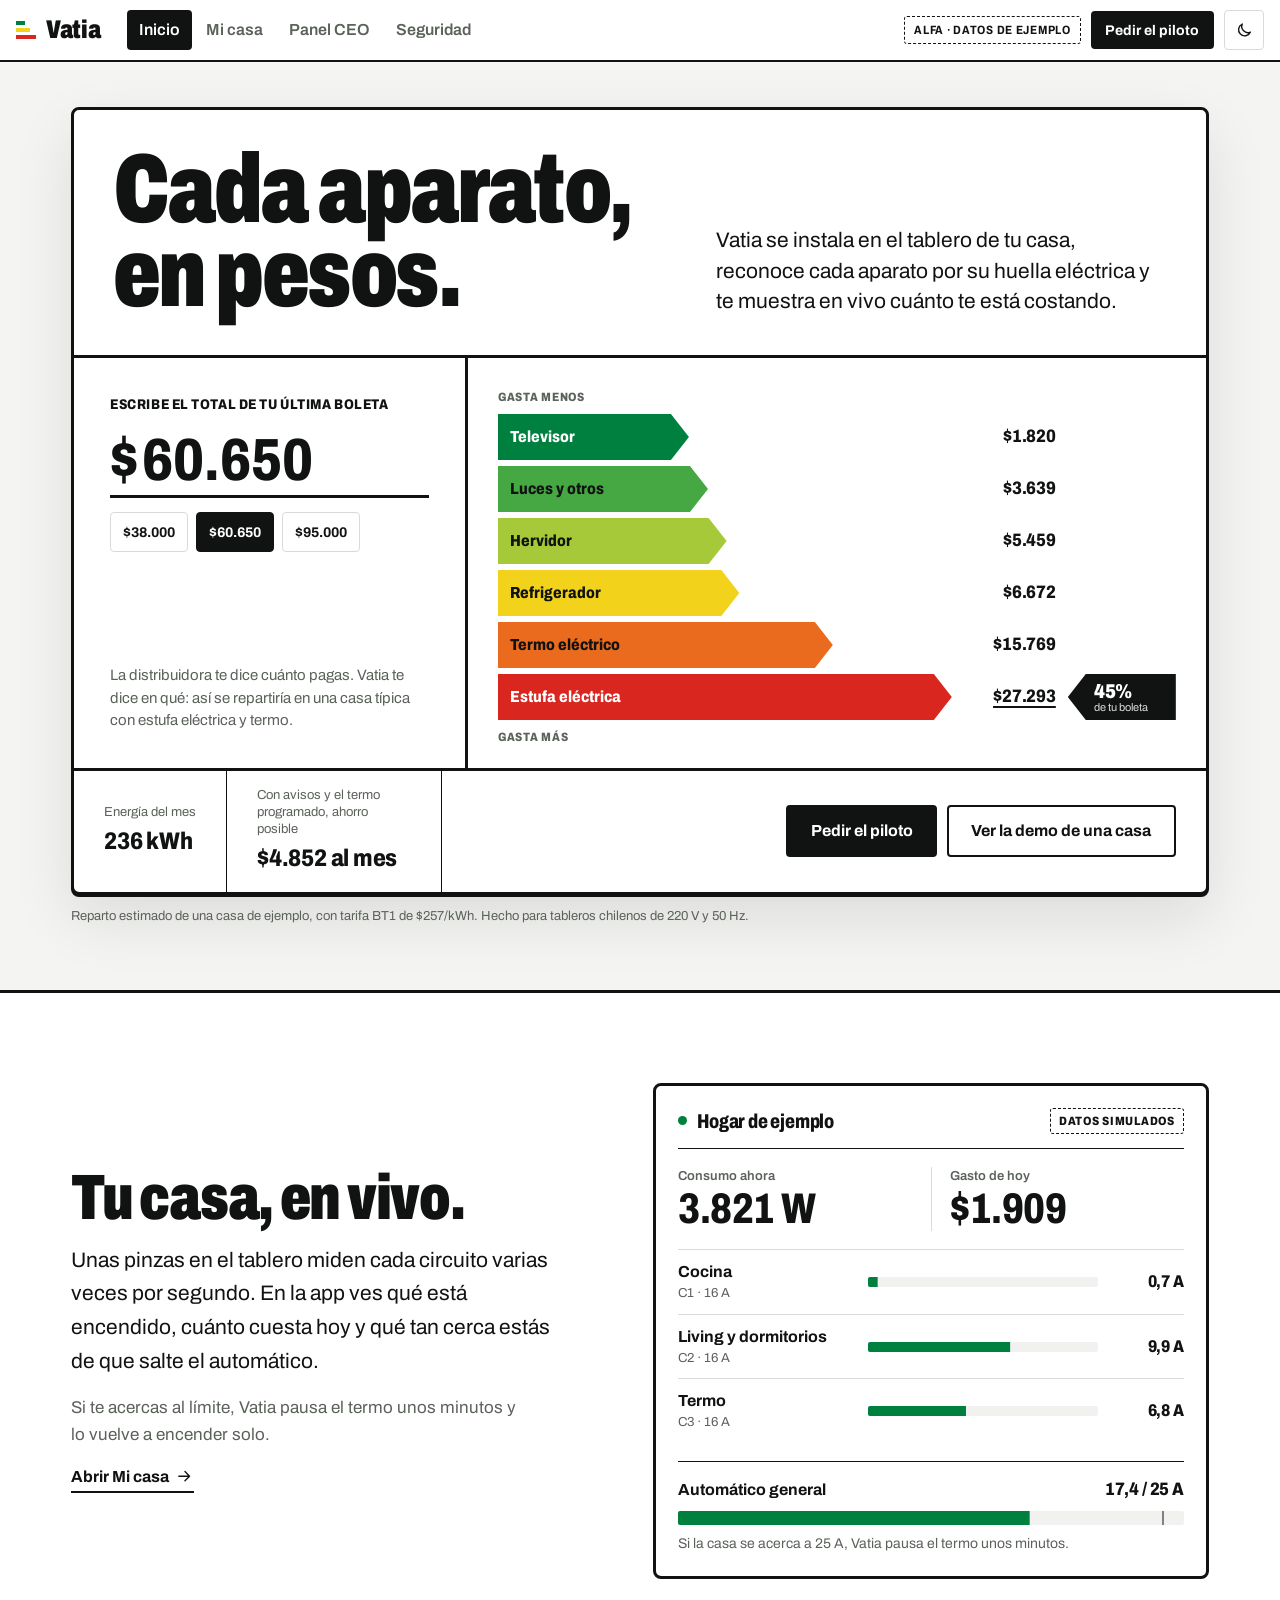
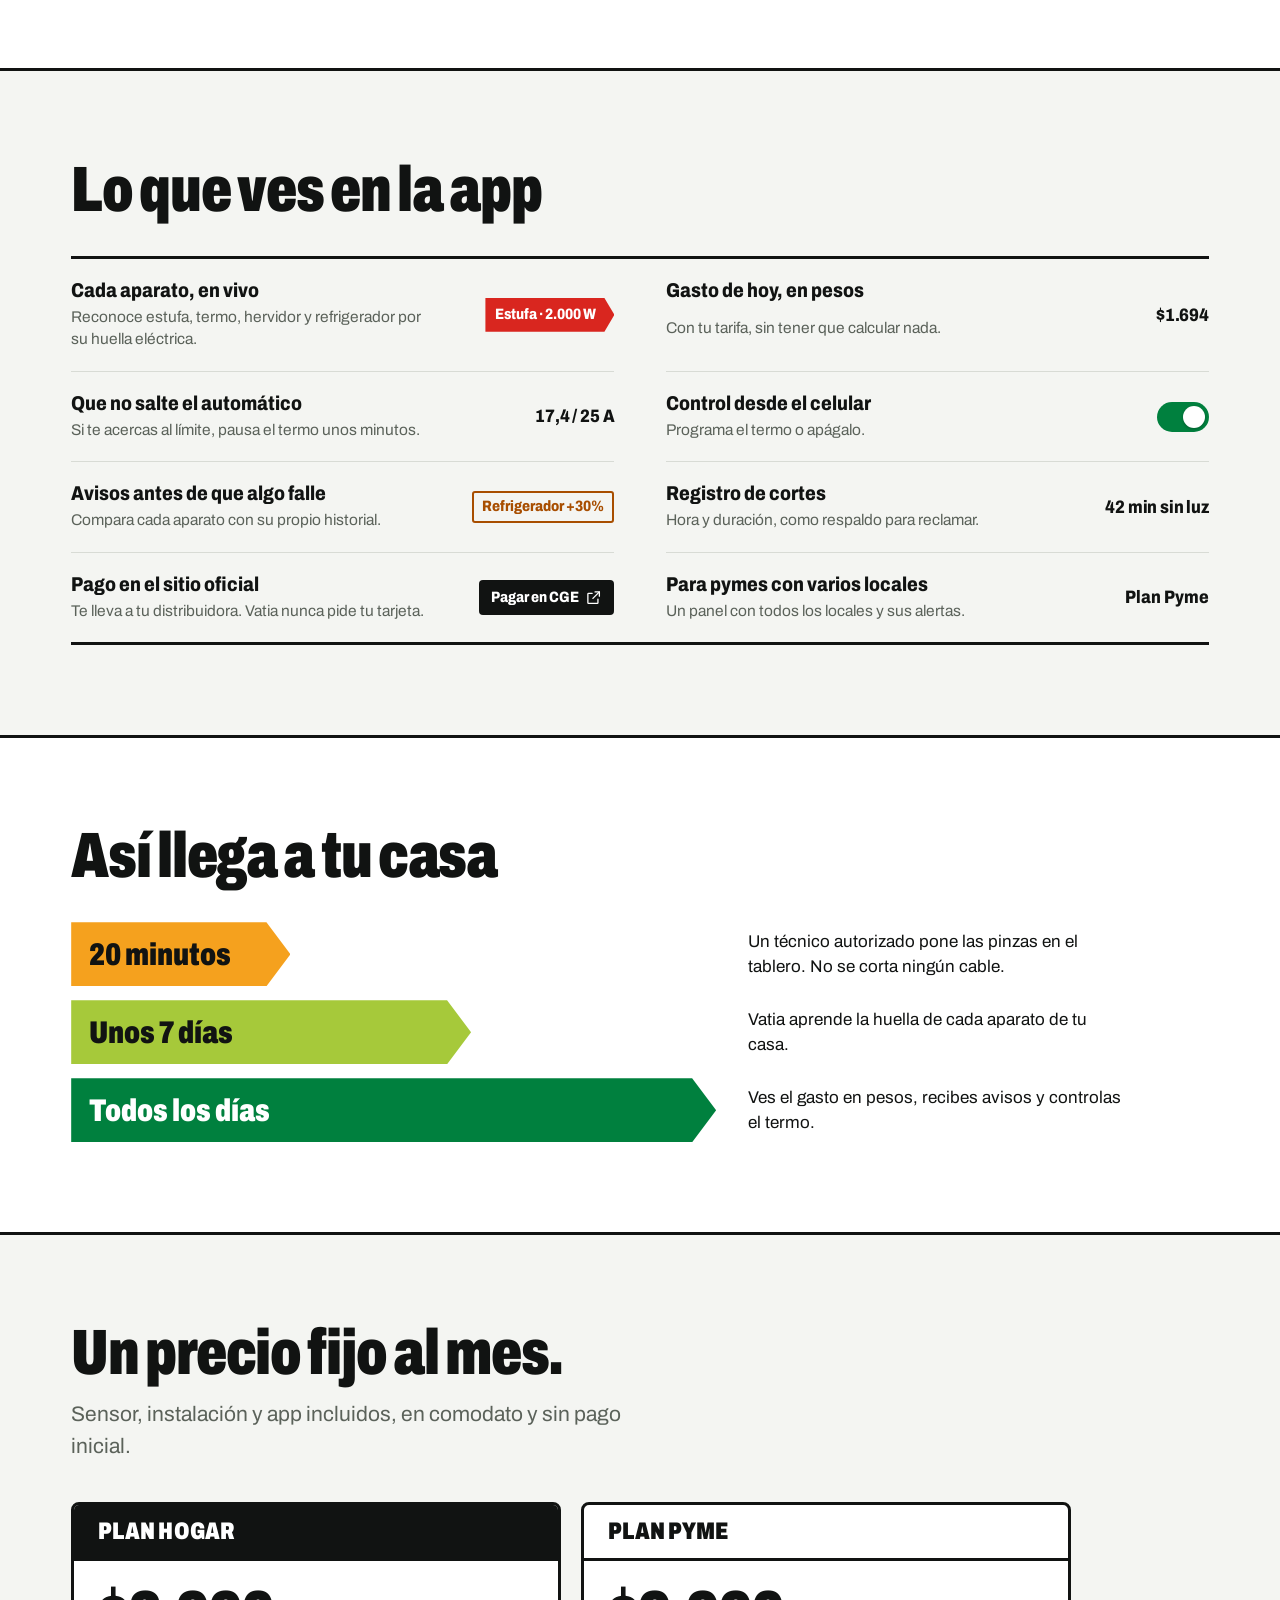
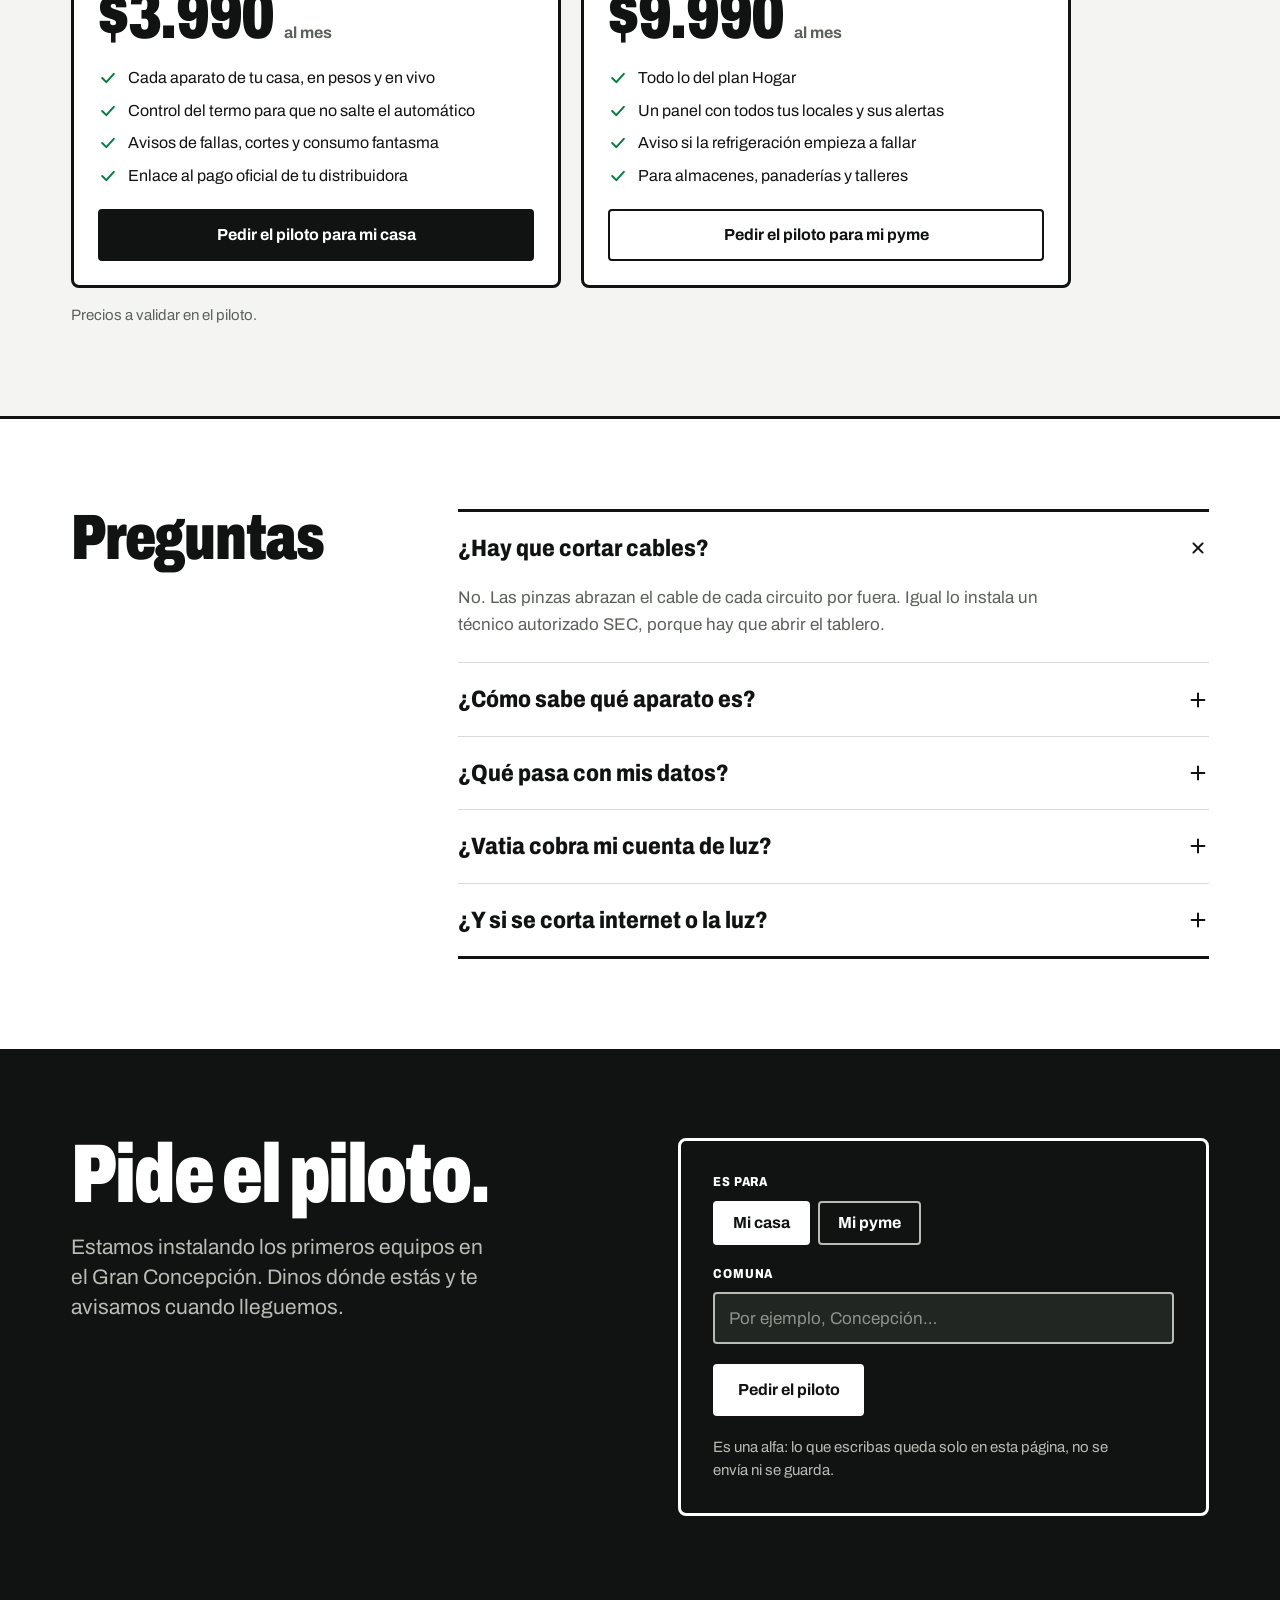
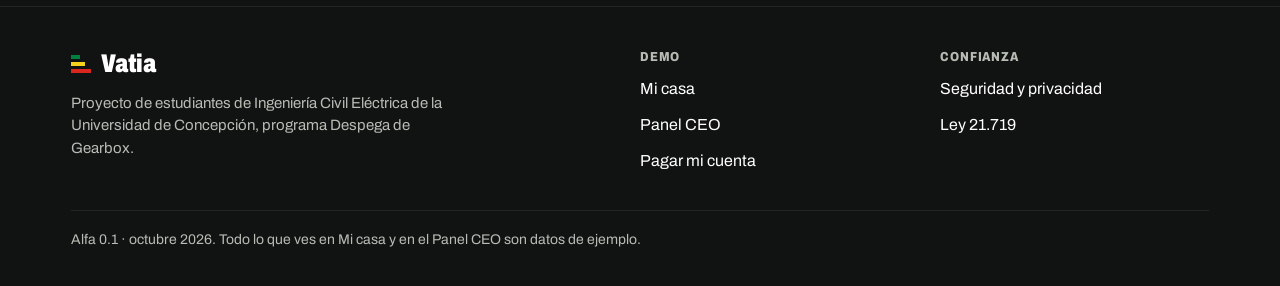
==== commit ab1380e4: "Rediseñar el sitio con la dirección "etiqueta de energía" - Inicio: una etiqueta grande enmarcada en" ====
--- a/index.html
+++ b/index.html
@@ -6,7 +6,7 @@
 <title>Vatia · Cada aparato de tu casa, en pesos</title>
 <meta name="description" content="Vatia: un sensor en el tablero que reconoce cada aparato de tu casa y te dice cuánto cuesta, en pesos y en vivo.">
 <meta name="theme-color" content="#FFFFFF" media="(prefers-color-scheme: light)">
-<meta name="theme-color" content="#151D24" media="(prefers-color-scheme: dark)">
+<meta name="theme-color" content="#101211" media="(prefers-color-scheme: dark)">
 <link rel="canonical" href="https://vatia.cl/">
 <link rel="icon" href="assets/favicon.svg" type="image/svg+xml">
 <meta property="og:type" content="website">
@@ -20,7 +20,7 @@
 </script>
 <link rel="preconnect" href="https://fonts.googleapis.com">
 <link rel="preconnect" href="https://fonts.gstatic.com" crossorigin>
-<link rel="stylesheet" href="https://fonts.googleapis.com/css2?family=Barlow:wght@400;500;600;700&family=Barlow+Semi+Condensed:wght@600;700&family=JetBrains+Mono:wght@400;600&display=swap">
+<link rel="stylesheet" href="https://fonts.googleapis.com/css2?family=Archivo:wdth,wght@62..125,400..900&display=swap">
 <link rel="stylesheet" href="assets/styles.css">
 </head>
 <body>
@@ -28,7 +28,7 @@
 
 <header class="topbar">
   <div class="topbar-in">
-    <a class="wordmark" href="#inicio" aria-label="Vatia, inicio" translate="no">Vati<b>a</b></a>
+    <a class="wordmark" href="#inicio" aria-label="Vatia, inicio" translate="no"><svg class="mark" viewBox="0 0 22 18" aria-hidden="true"><rect x="0" y="0" width="9" height="4" fill="var(--e1)"/><rect x="0" y="7" width="14" height="4" fill="var(--e4)"/><rect x="0" y="14" width="20" height="4" fill="var(--e7)"/></svg>Vatia</a>
     <nav class="mainnav" aria-label="Secciones">
       <a href="#inicio" data-route="inicio"><svg class="i" data-icon="home"></svg>Inicio</a>
       <a href="#casa" data-route="casa"><svg class="i" data-icon="bolt"></svg>Mi casa</a>
@@ -48,130 +48,108 @@
 <!-- ===================== INICIO ===================== -->
 <main class="view" id="view-inicio" data-view="inicio">
 
-  <section class="ch ch-amber hero" aria-labelledby="hero-h">
-    <div class="ch-in">
-      <div class="hero-copy">
-        <h1 id="hero-h"><span class="l1">Cada aparato,</span> <span>en pesos.</span></h1>
-        <p class="hero-lead">Vatia se instala en el tablero de tu casa, reconoce cada aparato por su huella eléctrica y te muestra en vivo cuánto te está costando.</p>
-        <div class="hero-actions">
-          <a class="btn btn-dark btn-big" href="#piloto">Pedir el piloto</a>
-          <a class="btn btn-line btn-big" href="#casa">Ver la demo de una casa</a>
-        </div>
-        <ul class="hero-meta" aria-label="Datos técnicos">
-          <li>Hecho para tableros chilenos</li><li>220 V · 50 Hz</li><li>Concepción, 2026</li>
-        </ul>
-      </div>
-
-      <aside class="live-card" aria-labelledby="lc-h">
+  <section class="hero" aria-labelledby="hero-h">
+    <div class="wrap">
+      <article class="label">
+        <header class="label-top">
+          <h1 id="hero-h">Cada aparato,<br> en pesos.</h1>
+          <p class="label-lead">Vatia se instala en el tablero de tu casa, reconoce cada aparato por su huella eléctrica y te muestra en vivo cuánto te está costando.</p>
+        </header>
+
+        <div class="label-body">
+          <div class="bill-in">
+            <label for="billInput">Escribe el total de tu última boleta</label>
+            <div class="bill-total"><span aria-hidden="true">$</span><input id="billInput" inputmode="numeric" autocomplete="off" value="60.650" aria-describedby="billNote"></div>
+            <div class="bill-chips" role="group" aria-label="Ejemplos de boleta">
+              <button type="button" data-bill="38000" aria-pressed="false">$38.000</button>
+              <button type="button" data-bill="60650" aria-pressed="true">$60.650</button>
+              <button type="button" data-bill="95000" aria-pressed="false">$95.000</button>
+            </div>
+            <p class="bill-note" id="billNote">La distribuidora te dice cuánto pagas. Vatia te dice en qué: así se repartiría en una casa típica con estufa eléctrica y termo.</p>
+          </div>
+
+          <div class="scale-wrap">
+            <p class="scale-end">Gasta menos</p>
+            <div class="scale" id="bdScale" role="list" aria-label="Reparto de tu boleta por aparato"></div>
+            <p class="scale-end">Gasta más</p>
+          </div>
+        </div>
+
+        <footer class="label-foot">
+          <div class="lf-fact"><span>Energía del mes</span><b class="num" id="bdKwh">236 kWh</b></div>
+          <div class="lf-fact"><span>Con avisos y el termo programado, ahorro posible</span><b class="num" id="bdSave">$4.852 al mes</b></div>
+          <div class="lf-cta">
+            <a class="btn btn-primary btn-big" href="#piloto">Pedir el piloto</a>
+            <a class="btn btn-line btn-big" href="#casa">Ver la demo de una casa</a>
+          </div>
+        </footer>
+      </article>
+      <p class="label-fine">Reparto estimado de una casa de ejemplo, con tarifa BT1 de $257/kWh. Hecho para tableros chilenos de 220 V y 50 Hz.</p>
+    </div>
+  </section>
+
+  <section class="live" aria-labelledby="live-h">
+    <div class="wrap live-in">
+      <div class="live-copy">
+        <h2 id="live-h">Tu casa, en vivo.</h2>
+        <p>Unas pinzas en el tablero miden cada circuito varias veces por segundo. En la app ves qué está encendido, cuánto cuesta hoy y qué tan cerca estás de que salte el automático.</p>
+        <p>Si te acercas al límite, Vatia pausa el termo unos minutos y lo vuelve a encender solo.</p>
+        <a class="link-arrow" href="#casa">Abrir Mi casa <svg class="i" data-icon="arrow"></svg></a>
+      </div>
+      <div class="live-card" aria-labelledby="lc-h">
         <div class="lc-head">
-          <h2 id="lc-h"><span class="live-dot" aria-hidden="true"></span>Hogar de ejemplo, en vivo</h2>
-          <span class="lc-tag">Datos de ejemplo</span>
+          <h3 id="lc-h"><span class="live-dot" aria-hidden="true"></span>Hogar de ejemplo</h3>
+          <span class="lc-tag">Datos simulados</span>
         </div>
         <div class="lc-figs">
           <div><span>Consumo ahora</span><b class="num" id="hNow">0 W</b></div>
           <div><span>Gasto de hoy</span><b class="num" id="hToday">$0</b></div>
         </div>
-        <ul class="lc-list" id="hList"></ul>
+        <ul class="lc-circ" id="hCirc" aria-label="Circuitos del tablero"></ul>
         <div class="lc-amp">
-          <div><span>Automático general</span><b class="num" id="hAmp">0 / 25 A</b></div>
-          <div class="meter"><i id="hAmpBar"></i></div>
+          <div class="lc-amp-row"><span>Automático general</span><b class="num" id="hAmp">0 / 25 A</b></div>
+          <div class="ampbar"><i id="hAmpBar"></i><u aria-hidden="true"></u></div>
           <p id="hAmpNote">Si la casa se acerca a 25 A, Vatia pausa el termo unos minutos.</p>
         </div>
-        <a class="lc-link" href="#casa">Abrir Mi casa <svg class="i" data-icon="arrow"></svg></a>
-      </aside>
-    </div>
-  </section>
-
-  <section class="split" aria-labelledby="split-h">
-    <div class="ch-in split-in">
-      <div class="split-copy">
-        <h2 id="split-h">Tu boleta, por dentro</h2>
-        <p>La distribuidora te dice cuánto pagas. No te dice en qué. Escribe el total de tu última boleta y mira cómo se repartiría en una casa típica con estufa eléctrica y termo.</p>
-        <div class="bill-in">
-          <label for="billInput">Total de tu última boleta</label>
-          <div class="bill-total"><span aria-hidden="true">$</span><input id="billInput" inputmode="numeric" autocomplete="off" value="60.650" aria-describedby="billNote"></div>
-          <div class="bill-chips" role="group" aria-label="Ejemplos de boleta">
-            <button type="button" data-bill="38000" aria-pressed="false">$38.000</button>
-            <button type="button" data-bill="60650" aria-pressed="true">$60.650</button>
-            <button type="button" data-bill="95000" aria-pressed="false">$95.000</button>
-          </div>
-          <p class="bill-note" id="billNote">Reparto estimado de una casa de ejemplo, con tarifa BT1 de $257/kWh.</p>
-        </div>
-      </div>
-      <div class="breakdown" aria-live="polite">
-        <h3>Lo que Vatia te mostraría</h3>
-        <p class="sub">Reparto estimado por aparato</p>
-        <ul class="bd-list" id="bdList"></ul>
-        <div class="bd-foot"><span>Total</span><span class="num" id="bdTotal">$60.650</span></div>
-        <p class="bd-tip" id="bdTip"></p>
-      </div>
-    </div>
-  </section>
-
-  <section class="feat" aria-labelledby="board-h">
-    <div class="feat-grid">
-      <div class="tile t-head">
-        <h2 id="board-h">Lo que ves en la app</h2>
-        <p>Todo lo que pasa en tu tablero, dicho en pesos y en palabras simples.</p>
-        <a class="link-arrow" href="#casa">Abrir la demo <svg class="i" data-icon="arrow"></svg></a>
-      </div>
-      <div class="tile t-app">
-        <div class="frag frag-rows" aria-hidden="true">
-          <div class="ui-row"><i style="background:var(--s4)"></i><div><b>Estufa eléctrica</b><small>Living y dormitorios</small></div><div class="w">2.000 W</div><span class="p">Encendida</span></div>
-          <div class="ui-row"><i style="background:var(--s5)"></i><div><b>Termo eléctrico</b><small>Circuito propio</small></div><div class="w">1.500 W</div><span class="p">Encendido</span></div>
-        </div>
-        <div class="cap"><h3>Cada aparato, en vivo</h3><p>Reconoce estufa, termo, hervidor y refrigerador por su huella eléctrica.</p></div>
-      </div>
-      <div class="tile t-amp">
-        <div class="frag frag-meter" aria-hidden="true"><div class="lbl num">17,4<small> / 25 A</small></div><div class="bar"><i></i></div></div>
-        <div class="cap"><h3>Que no salte el automático</h3><p>Si te acercas al límite, pausa el termo unos minutos.</p></div>
-      </div>
-      <div class="tile t-peso">
-        <div class="frag frag-fig num" aria-hidden="true">$1.694</div>
-        <div class="cap"><h3>Gasto de hoy</h3><p>En pesos, con tu tarifa.</p></div>
-      </div>
-      <div class="tile t-tog">
-        <div class="frag frag-tog" aria-hidden="true"><span>Termo</span><span class="sw"></span></div>
-        <div class="cap"><h3>Control desde el celular</h3><p>Programa el termo o apágalo.</p></div>
-      </div>
-      <div class="tile t-alert">
-        <div class="frag frag-alert" aria-hidden="true"><b><em>Falla</em> Refrigerador +30%</b><span>Trabaja más que el mes pasado. Revisa el sello de la puerta.</span></div>
-        <div class="cap"><h3>Avisos antes de que algo falle</h3><p>Compara cada aparato con su propio historial.</p></div>
-      </div>
-      <div class="tile t-pay">
-        <div class="frag frag-pay" aria-hidden="true">Pagar en CGE <svg class="i" data-icon="external"></svg></div>
-        <div class="cap"><h3>Paga en el sitio oficial</h3><p>Vatia nunca pide tu tarjeta.</p></div>
-      </div>
-      <div class="tile t-cut">
-        <div class="frag frag-cut num" aria-hidden="true">03:12<small>42 min sin luz</small></div>
-        <div class="cap"><h3>Registro de cortes</h3><p>Respaldo para reclamar.</p></div>
-      </div>
-      <div class="tile t-ceo">
-        <div class="frag frag-spark" aria-hidden="true"><svg viewBox="0 0 300 80"><path d="M0 62 C30 60 40 40 70 46 S110 64 140 50 S190 10 220 18 S270 52 300 40" fill="none" stroke="var(--f-amber)" stroke-width="4" stroke-linecap="round"/><circle cx="300" cy="40" r="6" fill="var(--f-amber)"/></svg></div>
-        <div class="cap"><h3>Para pymes con varios locales</h3><p>Un panel con todos los locales y sus alertas.</p></div>
-      </div>
-    </div>
-  </section>
-
-  <section class="ch ch-paper how" aria-labelledby="how-h">
-    <div class="ch-in">
+      </div>
+    </div>
+  </section>
+
+  <section class="spec" aria-labelledby="spec-h">
+    <div class="wrap">
+      <h2 id="spec-h">Lo que ves en la app</h2>
+      <dl class="spec-list">
+        <div><dt>Cada aparato, en vivo</dt><dd>Reconoce estufa, termo, hervidor y refrigerador por su huella eléctrica.</dd><dd class="spec-v"><span class="chip-on">Estufa · 2.000 W</span></dd></div>
+        <div><dt>Gasto de hoy, en pesos</dt><dd>Con tu tarifa, sin tener que calcular nada.</dd><dd class="spec-v num big">$1.694</dd></div>
+        <div><dt>Que no salte el automático</dt><dd>Si te acercas al límite, pausa el termo unos minutos.</dd><dd class="spec-v num">17,4 / 25 A</dd></div>
+        <div><dt>Control desde el celular</dt><dd>Programa el termo o apágalo.</dd><dd class="spec-v"><span class="toggle-art" aria-hidden="true"></span></dd></div>
+        <div><dt>Avisos antes de que algo falle</dt><dd>Compara cada aparato con su propio historial.</dd><dd class="spec-v"><span class="warn-tag">Refrigerador +30%</span></dd></div>
+        <div><dt>Registro de cortes</dt><dd>Hora y duración, como respaldo para reclamar.</dd><dd class="spec-v num">42 min sin luz</dd></div>
+        <div><dt>Pago en el sitio oficial</dt><dd>Te lleva a tu distribuidora. Vatia nunca pide tu tarjeta.</dd><dd class="spec-v"><span class="pay-art">Pagar en CGE <svg class="i" data-icon="external"></svg></span></dd></div>
+        <div><dt>Para pymes con varios locales</dt><dd>Un panel con todos los locales y sus alertas.</dd><dd class="spec-v">Plan Pyme</dd></div>
+      </dl>
+    </div>
+  </section>
+
+  <section class="how" aria-labelledby="how-h">
+    <div class="wrap">
       <h2 id="how-h">Así llega a tu casa</h2>
       <ol class="steps">
-        <li class="step s-a"><div class="bar-seg"><strong>20 minutos</strong></div><p>Primero, un técnico pone las pinzas en el tablero. No se corta ningún cable.</p></li>
-        <li class="step s-b"><div class="bar-seg"><strong>Unos 7 días</strong></div><p>Después, Vatia aprende la huella de cada aparato de tu casa.</p></li>
-        <li class="step s-c"><div class="bar-seg"><strong>Todos los días</strong></div><p>Desde ahí, ves el gasto en pesos, recibes avisos y controlas el termo.</p></li>
+        <li><span class="stepbar" style="--w:34%;--c:var(--e5)"><b>20 minutos</b></span><p>Un técnico autorizado pone las pinzas en el tablero. No se corta ningún cable.</p></li>
+        <li><span class="stepbar" style="--w:62%;--c:var(--e3)"><b>Unos 7 días</b></span><p>Vatia aprende la huella de cada aparato de tu casa.</p></li>
+        <li><span class="stepbar" style="--w:100%;--c:var(--e1)"><b>Todos los días</b></span><p>Ves el gasto en pesos, recibes avisos y controlas el termo.</p></li>
       </ol>
     </div>
   </section>
 
-  <section class="ch ch-blue pricing" id="precios" aria-labelledby="price-h">
-    <div class="ch-in">
-      <h2 id="price-h">Todo Vatia, por un precio fijo al mes.</h2>
+  <section class="pricing" id="precios" aria-labelledby="price-h">
+    <div class="wrap">
+      <h2 id="price-h">Un precio fijo al mes.</h2>
       <p class="price-lead">Sensor, instalación y app incluidos, en comodato y sin pago inicial.</p>
       <div class="plans">
-        <article class="plan" aria-labelledby="plan-hogar">
-          <h3 id="plan-hogar">Hogar</h3>
-          <p class="plan-price"><span class="num">$3.990</span> al mes</p>
+        <article class="plan plan-main" aria-labelledby="plan-hogar">
+          <h3 id="plan-hogar">Plan Hogar</h3>
+          <p class="plan-price"><b class="num">$3.990</b><span>al mes</span></p>
           <ul>
             <li><svg class="i" data-icon="check"></svg>Cada aparato de tu casa, en pesos y en vivo</li>
             <li><svg class="i" data-icon="check"></svg>Control del termo para que no salte el automático</li>
@@ -181,23 +159,23 @@
           <a class="btn btn-primary btn-big" href="#piloto" data-plan="Hogar">Pedir el piloto para mi casa</a>
         </article>
         <article class="plan" aria-labelledby="plan-pyme">
-          <h3 id="plan-pyme">Pyme</h3>
-          <p class="plan-price"><span class="num">$9.990</span> al mes</p>
+          <h3 id="plan-pyme">Plan Pyme</h3>
+          <p class="plan-price"><b class="num">$9.990</b><span>al mes</span></p>
           <ul>
             <li><svg class="i" data-icon="check"></svg>Todo lo del plan Hogar</li>
             <li><svg class="i" data-icon="check"></svg>Un panel con todos tus locales y sus alertas</li>
             <li><svg class="i" data-icon="check"></svg>Aviso si la refrigeración empieza a fallar</li>
             <li><svg class="i" data-icon="check"></svg>Para almacenes, panaderías y talleres</li>
           </ul>
-          <a class="btn btn-onblue btn-big" href="#piloto" data-plan="Pyme">Pedir el piloto para mi pyme</a>
+          <a class="btn btn-line btn-big" href="#piloto" data-plan="Pyme">Pedir el piloto para mi pyme</a>
         </article>
       </div>
       <p class="price-note">Precios a validar en el piloto.</p>
     </div>
   </section>
 
-  <section class="ch ch-paper faq" aria-labelledby="faq-h">
-    <div class="ch-in faq-in">
+  <section class="faq" aria-labelledby="faq-h">
+    <div class="wrap faq-in">
       <h2 id="faq-h">Preguntas</h2>
       <div class="faq-list">
         <details open><summary>¿Hay que cortar cables?<svg class="i" data-icon="plus"></svg></summary><p>No. Las pinzas abrazan el cable de cada circuito por fuera. Igual lo instala un técnico autorizado SEC, porque hay que abrir el tablero.</p></details>
@@ -209,10 +187,10 @@
     </div>
   </section>
 
-  <section class="ch ch-ink cta" id="piloto" aria-labelledby="cta-h">
-    <div class="ch-in cta-in">
+  <section class="cta" id="piloto" aria-labelledby="cta-h">
+    <div class="wrap cta-in">
       <div>
-        <h2 id="cta-h">Pide el piloto</h2>
+        <h2 id="cta-h">Pide el piloto.</h2>
         <p class="cta-lead">Estamos instalando los primeros equipos en el Gran Concepción. Dinos dónde estás y te avisamos cuando lleguemos.</p>
       </div>
       <form id="ctaForm" class="cta-form" novalidate>
@@ -226,16 +204,16 @@
           <input id="comuna" name="comuna" list="comunas" placeholder="Por ejemplo, Concepción…" spellcheck="false" autocomplete="address-level2" aria-describedby="ctaAfter">
           <datalist id="comunas"><option value="Concepción"><option value="San Pedro de la Paz"><option value="Talcahuano"><option value="Chiguayante"><option value="Hualpén"><option value="Penco"><option value="Coronel"><option value="Los Ángeles"></datalist>
         </div>
-        <button class="btn btn-primary btn-big" type="submit">Pedir el piloto</button>
+        <button class="btn btn-invert btn-big" type="submit">Pedir el piloto</button>
         <p class="after" id="ctaAfter" aria-live="polite">Es una alfa: lo que escribas queda solo en esta página, no se envía ni se guarda.</p>
       </form>
     </div>
   </section>
 
   <footer class="foot">
-    <div class="ch-in foot-in">
+    <div class="wrap foot-in">
       <div class="foot-brand">
-        <a class="wordmark" href="#inicio" translate="no">Vati<b>a</b></a>
+        <a class="wordmark" href="#inicio" translate="no"><svg class="mark" viewBox="0 0 22 18" aria-hidden="true"><rect x="0" y="0" width="9" height="4" fill="var(--e1)"/><rect x="0" y="7" width="14" height="4" fill="var(--e4)"/><rect x="0" y="14" width="20" height="4" fill="var(--e7)"/></svg>Vatia</a>
         <p>Proyecto de estudiantes de Ingeniería Civil Eléctrica de la Universidad de Concepción, programa Despega de Gearbox.</p>
       </div>
       <nav aria-label="Demo">
--- a/assets/styles.css
+++ b/assets/styles.css
@@ -1,73 +1,67 @@
-/* Vatia · alfa
-   Layout: inicio en "capítulos de color" (campos planos de borde a borde, mismo margen izquierdo);
-   la app y el panel CEO usan una barra lateral fija con áreas de trabajo y el tablero como gesto propio. */
+/* Vatia · versión 2: "la etiqueta de energía, en pesos".
+   Inicio: una etiqueta grande enmarcada en negro con barras escalonadas de verde a rojo.
+   Mi casa y Panel CEO: herramientas de trabajo; la etiqueta aporta tipografía, paleta, reglas negras
+   y un gesto propio (la escala escalonada con la flecha negra). */
 :root {
-  /* Color */
-  --bg: #EEF1F3;
+  /* Tramos de la etiqueta: de gastar menos (verde) a gastar más (rojo) */
+  --e1: #00803E; --e2: #45A843; --e3: #A6C93A; --e4: #F2D21B; --e5: #F5A11E; --e6: #EA6A1E; --e7: #D9261F;
+  --e-ink: #111312;
+  /* Cada aparato tiene un tramo fijo según su gasto del mes */
+  --s3: var(--e1); /* televisor */
+  --s6: var(--e2); /* otros */
+  --s2: var(--e3); /* hervidor */
+  --s1: var(--e4); /* refrigerador */
+  --s5: var(--e6); /* termo */
+  --s4: var(--e7); /* estufa */
+  /* Superficies */
+  --bg: #FFFFFF;
   --surface: #FFFFFF;
-  --surface-2: #E3E8EC;
-  --line: #CAD2D8;
-  --fg: #14202A;
-  --muted: #536370;
-  --accent: #E8A317;
-  --accent-ink: #14202A;
-  --accent-text: #875400;
-  --accent-soft: #F8E7BF;
-  --good: #157A55;
-  --good-soft: #D6EFE4;
-  --warn: #B4500A;
-  --warn-soft: #FBE3D2;
-  --bad: #B42318;
-  --bad-soft: #F8DAD7;
-  --s1: #2F6FDE; --s2: #E3622A; --s3: #7B4FD1; --s4: #C9364F; --s5: #13968A; --s6: #8C98A3;
-  /* Campos del inicio */
-  --f-amber: #E8A317; --f-amber-ink: #14202A; --f-amber-ink-2: #6B4100;
-  --f-ink: #121A21; --f-ink-ink: #F3F5F6; --f-ink-ink-2: #A9B6C0; --f-ink-2: #22303B;
-  --f-paper: #F7F6F2; --f-paper-ink: #14202A; --f-paper-ink-2: #536370;
-  --f-steel: #DCE3E8; --f-steel-ink: #14202A;
-  --f-blue: #1E4864; --f-blue-ink: #FFFFFF; --f-blue-ink-2: #BFD3E1;
-  --shadow: 0 1px 2px rgba(20, 32, 42, .06), 0 8px 24px rgba(20, 32, 42, .08);
+  --surface-2: #F1F2EF;
+  --ground: #F4F5F2;
+  --line: #D8DBD5;
+  --fg: #111312;
+  --muted: #5B625A;
+  --rule: #111312;
+  --accent: #111312;
+  --accent-ink: #FFFFFF;
+  --accent-text: #111312;
+  --accent-soft: #FFF4BF;
+  --good: #00803E; --good-soft: #DDF1E2;
+  --warn: #A84E00; --warn-soft: #FFEBD2;
+  --bad: #C2201A; --bad-soft: #FBE0DE;
+  --band: #111312; --band-ink: #FFFFFF; --band-ink-2: #B7BDB5; --band-2: #222622;
+  --shadow: 0 1px 2px rgba(17, 19, 18, .06), 0 10px 28px rgba(17, 19, 18, .08);
   /* Tipografía */
-  --display: "Barlow Semi Condensed", "Arial Narrow", "Helvetica Neue", Arial, sans-serif;
-  --body: "Barlow", "Helvetica Neue", Arial, sans-serif;
-  --mono: "JetBrains Mono", ui-monospace, "SFMono-Regular", Menlo, Consolas, monospace;
-  --t-small: 0.8125rem;
-  --t-body: 1rem;
-  --t-lead: clamp(1.125rem, 1.02rem + .5vw, 1.375rem);
-  --t-head: clamp(1.75rem, 1.2rem + 2.4vw, 3rem);
-  --t-display: clamp(3.4rem, 1.2rem + 10vw, 10rem);
+  --font: "Archivo", "Helvetica Neue", Arial, sans-serif;
+  --t-small: .8125rem;
+  --t-lead: clamp(1.125rem, 1.02rem + .45vw, 1.3125rem);
   /* Movimiento */
   --ease-out: cubic-bezier(0.23, 1, 0.32, 1);
   --ease-in-out: cubic-bezier(0.77, 0, 0.175, 1);
-  --radius: 10px;
+  --radius: 6px;
   --gutter-l: max(16px, env(safe-area-inset-left, 0px));
   --gutter-r: max(16px, env(safe-area-inset-right, 0px));
+  --rh: 46px; --rg: 6px;
 }
 @media (prefers-color-scheme: dark) {
   :root:not([data-theme="light"]) {
-    --bg: #0E1419; --surface: #151D24; --surface-2: #1C262F; --line: #2B3742; --fg: #E3E9ED; --muted: #93A2AE;
-    --accent: #F0AC34; --accent-ink: #14202A; --accent-text: #F2B54C; --accent-soft: #3D2E10;
-    --good: #43C690; --good-soft: #143528; --warn: #F2934F; --warn-soft: #3A2414; --bad: #F2685C; --bad-soft: #3D1816;
-    --s1: #5C8FF0; --s2: #F07B45; --s3: #9D79EB; --s4: #E45A72; --s5: #2DB8AA; --s6: #7E8B96;
-    --f-amber: #DE9A12; --f-amber-ink: #14202A; --f-amber-ink-2: #4A2D00;
-    --f-ink: #090E12; --f-ink-ink: #E9EEF1; --f-ink-ink-2: #8FA0AD; --f-ink-2: #1A242D;
-    --f-paper: #151D24; --f-paper-ink: #E3E9ED; --f-paper-ink-2: #93A2AE;
-    --f-steel: #1C262F; --f-steel-ink: #E3E9ED;
-    --f-blue: #183B53; --f-blue-ink: #FFFFFF; --f-blue-ink-2: #A9C3D6;
+    --e1: #1C9A55; --e2: #5CB957; --e3: #B4D650; --e4: #F5DA3A; --e5: #F7AE3A; --e6: #EF7A35; --e7: #E5473F;
+    --bg: #101211; --surface: #181B19; --surface-2: #222622; --ground: #141715; --line: #333833;
+    --fg: #F1F2EF; --muted: #A3AAA2; --rule: #F1F2EF;
+    --accent: #F1F2EF; --accent-ink: #101211; --accent-text: #F1F2EF; --accent-soft: #3A3410;
+    --good: #4CC27F; --good-soft: #15301F; --warn: #F2A257; --warn-soft: #3A2612; --bad: #F06A60; --bad-soft: #3D1A17;
+    --band: #050605; --band-ink: #F1F2EF; --band-ink-2: #9BA299; --band-2: #1B1E1B;
     --shadow: 0 1px 2px rgba(0, 0, 0, .3), 0 10px 28px rgba(0, 0, 0, .35);
     color-scheme: dark;
   }
 }
 :root[data-theme="dark"] {
-  --bg: #0E1419; --surface: #151D24; --surface-2: #1C262F; --line: #2B3742; --fg: #E3E9ED; --muted: #93A2AE;
-  --accent: #F0AC34; --accent-ink: #14202A; --accent-text: #F2B54C; --accent-soft: #3D2E10;
-  --good: #43C690; --good-soft: #143528; --warn: #F2934F; --warn-soft: #3A2414; --bad: #F2685C; --bad-soft: #3D1816;
-  --s1: #5C8FF0; --s2: #F07B45; --s3: #9D79EB; --s4: #E45A72; --s5: #2DB8AA; --s6: #7E8B96;
-  --f-amber: #DE9A12; --f-amber-ink: #14202A; --f-amber-ink-2: #4A2D00;
-  --f-ink: #090E12; --f-ink-ink: #E9EEF1; --f-ink-ink-2: #8FA0AD; --f-ink-2: #1A242D;
-  --f-paper: #151D24; --f-paper-ink: #E3E9ED; --f-paper-ink-2: #93A2AE;
-  --f-steel: #1C262F; --f-steel-ink: #E3E9ED;
-  --f-blue: #183B53; --f-blue-ink: #FFFFFF; --f-blue-ink-2: #A9C3D6;
+  --e1: #1C9A55; --e2: #5CB957; --e3: #B4D650; --e4: #F5DA3A; --e5: #F7AE3A; --e6: #EF7A35; --e7: #E5473F;
+  --bg: #101211; --surface: #181B19; --surface-2: #222622; --ground: #141715; --line: #333833;
+  --fg: #F1F2EF; --muted: #A3AAA2; --rule: #F1F2EF;
+  --accent: #F1F2EF; --accent-ink: #101211; --accent-text: #F1F2EF; --accent-soft: #3A3410;
+  --good: #4CC27F; --good-soft: #15301F; --warn: #F2A257; --warn-soft: #3A2612; --bad: #F06A60; --bad-soft: #3D1A17;
+  --band: #050605; --band-ink: #F1F2EF; --band-ink-2: #9BA299; --band-2: #1B1E1B;
   --shadow: 0 1px 2px rgba(0, 0, 0, .3), 0 10px 28px rgba(0, 0, 0, .35);
   color-scheme: dark;
 }
@@ -77,425 +71,405 @@
 html { -webkit-text-size-adjust: 100%; }
 body {
   margin: 0; background: var(--bg); color: var(--fg);
-  font-family: var(--body); font-size: var(--t-body); line-height: 1.5;
+  font-family: var(--font); font-size: 1rem; line-height: 1.5; font-stretch: 100%;
   font-feature-settings: "kern" 1; -webkit-font-smoothing: antialiased;
-  caret-color: var(--accent);
-  scrollbar-color: var(--line) transparent;
-}
-body::before { content: ""; position: fixed; inset: 0 0 auto; height: env(safe-area-inset-top, 0px); z-index: 60; background: var(--surface); }
-::selection { background: var(--accent); color: var(--accent-ink); }
+  caret-color: var(--fg); scrollbar-color: var(--line) transparent;
+}
+body::before { content: ""; position: fixed; inset: 0 0 auto; height: env(safe-area-inset-top, 0px); z-index: 60; background: var(--bg); }
+::selection { background: var(--e4); color: #111312; }
 a { color: inherit; text-underline-offset: .18em; text-decoration-thickness: 1px; }
-h1, h2, h3, h4 { font-family: var(--display); font-weight: 700; line-height: 1.05; margin: 0; text-wrap: balance; letter-spacing: -.01em; }
+h1, h2, h3, h4 { font-family: var(--font); font-weight: 800; font-stretch: 78%; line-height: 1.02; margin: 0; text-wrap: balance; letter-spacing: -.01em; }
 p { margin: 0; }
 button, input, select { font: inherit; color: inherit; }
-:focus-visible { outline: 2px solid var(--accent); outline-offset: 2px; border-radius: 4px; }
-.num { font-family: var(--mono); font-variant-numeric: tabular-nums; letter-spacing: -.01em; }
+:focus-visible { outline: 2.5px solid var(--fg); outline-offset: 2px; border-radius: 3px; }
+.num { font-variant-numeric: tabular-nums; letter-spacing: -.01em; }
 .sr { position: absolute; width: 1px; height: 1px; overflow: hidden; clip: rect(0 0 0 0); white-space: nowrap; }
 svg.i { width: 1.15em; height: 1.15em; flex: none; stroke: currentColor; fill: none; stroke-width: 1.8; stroke-linecap: round; stroke-linejoin: round; vertical-align: -0.2em; }
-
-/* Botones (feedback al presionar, transiciones solo de transform/colores) */
+.wrap { max-width: 1240px; margin: 0 auto; padding-left: max(var(--gutter-l), 4vw); padding-right: max(var(--gutter-r), 4vw); }
+.skip { position: fixed; left: 12px; top: 10px; z-index: 100; background: var(--fg); color: var(--bg); padding: 10px 14px; border-radius: 4px; font-weight: 700; text-decoration: none; transform: translateY(-160%); transition: transform 160ms var(--ease-out); }
+.skip:focus { transform: none; }
+[tabindex="-1"]:focus { outline: none; }
+a, button, summary, label, input, select { touch-action: manipulation; -webkit-tap-highlight-color: transparent; }
+
+/* Botones: rectángulos de etiqueta, negro sólido o con marco negro */
 .btn {
-  display: inline-flex; align-items: center; gap: .5em; min-height: 44px; padding: 0 1.15em;
-  border-radius: 8px; border: 1px solid transparent; cursor: pointer; text-decoration: none;
-  font-weight: 600; font-size: .9375rem; white-space: nowrap;
+  display: inline-flex; align-items: center; justify-content: center; gap: .5em; min-height: 44px; padding: 0 1.15em;
+  border-radius: 4px; border: 2px solid transparent; cursor: pointer; text-decoration: none;
+  font-weight: 700; font-size: .9375rem; white-space: nowrap;
   transition: transform 160ms var(--ease-out), background-color 160ms ease, border-color 160ms ease, color 160ms ease;
 }
 .btn:active { transform: scale(.97); }
-.btn-primary { background: var(--accent); color: var(--accent-ink); }
+.btn-primary { background: var(--fg); color: var(--bg); border-color: var(--fg); }
 .btn-dark { background: var(--fg); color: var(--bg); }
-.btn-ghost { background: transparent; border-color: var(--line); color: var(--fg); }
+.btn-line, .btn-ghost { background: transparent; border-color: var(--fg); color: var(--fg); }
+.btn-ghost { border-width: 1.5px; border-color: var(--line); }
+.btn-invert { background: var(--band-ink); color: var(--band); border-color: var(--band-ink); }
 .btn-small { min-height: 36px; padding: 0 .9em; font-size: .875rem; }
+.btn-big { min-height: 52px; padding: 0 1.4em; font-size: 1rem; }
 @media (hover: hover) and (pointer: fine) {
-  .btn-primary:hover { background: color-mix(in srgb, var(--accent) 86%, var(--fg)); }
-  .btn-dark:hover { background: color-mix(in srgb, var(--fg) 85%, var(--accent)); }
+  .btn-primary:hover, .btn-dark:hover { background: color-mix(in srgb, var(--fg) 82%, var(--e1)); border-color: color-mix(in srgb, var(--fg) 82%, var(--e1)); }
+  .btn-line:hover { background: var(--surface-2); }
   .btn-ghost:hover { border-color: var(--fg); }
+  .btn-invert:hover { background: var(--e4); border-color: var(--e4); color: #111312; }
 }
 .btn[disabled] { opacity: .5; cursor: not-allowed; }
+.link-arrow { display: inline-flex; align-items: center; gap: 6px; font-weight: 700; text-decoration: none; border-bottom: 2px solid currentColor; padding-bottom: 2px; align-self: flex-start; }
+.link-arrow svg.i { transition: transform 160ms var(--ease-out); }
+@media (hover: hover) and (pointer: fine) { .link-arrow:hover svg.i { transform: translateX(3px); } }
 
 /* ---------- Barra superior ---------- */
-.topbar {
-  position: sticky; top: env(safe-area-inset-top, 0px); z-index: 50;
-  background: color-mix(in srgb, var(--surface) 94%, transparent);
-  border-bottom: 1px solid var(--line);
-}
-@media (min-width: 861px) { .topbar { backdrop-filter: saturate(1.4) blur(10px); } }
-.topbar-in {
-  display: flex; align-items: center; gap: 18px; height: 60px;
-  padding-left: var(--gutter-l); padding-right: var(--gutter-r); padding-block: 0;
-  max-width: 1440px; margin: 0 auto;
-}
-.wordmark { font-family: var(--display); font-weight: 700; font-size: 1.6rem; letter-spacing: -.01em; text-decoration: none; display: inline-flex; align-items: baseline; gap: 2px; }
-.wordmark b { color: var(--accent); }
+.topbar { position: sticky; top: env(safe-area-inset-top, 0px); z-index: 50; background: var(--bg); border-bottom: 2px solid var(--rule); }
+.topbar-in { display: flex; align-items: center; gap: 18px; height: 60px; padding-left: var(--gutter-l); padding-right: var(--gutter-r); max-width: 1440px; margin: 0 auto; }
+.wordmark { font-weight: 900; font-stretch: 75%; font-size: 1.6rem; letter-spacing: -.01em; text-decoration: none; display: inline-flex; align-items: center; gap: 8px; line-height: 1; }
+.wordmark .mark { width: 22px; height: 18px; flex: none; }
 .mainnav { display: flex; gap: 2px; margin-left: 8px; }
-.mainnav a { text-decoration: none; padding: 8px 12px; border-radius: 6px; font-weight: 500; color: var(--muted); transition: background-color 160ms ease, color 160ms ease; }
-.mainnav a[aria-current="page"] { color: var(--fg); background: var(--surface-2); }
-@media (hover: hover) and (pointer: fine) { .mainnav a:hover { color: var(--fg); } }
+.mainnav a { text-decoration: none; padding: 8px 12px; border-radius: 4px; font-weight: 600; color: var(--muted); transition: background-color 160ms ease, color 160ms ease; }
+.mainnav a[aria-current="page"] { color: var(--bg); background: var(--fg); }
+@media (hover: hover) and (pointer: fine) { .mainnav a:not([aria-current="page"]):hover { color: var(--fg); background: var(--surface-2); } }
 .topbar-end { margin-left: auto; display: flex; align-items: center; gap: 10px; }
-.alpha-tag { font-family: var(--display); font-weight: 600; font-size: .8125rem; letter-spacing: .06em; text-transform: uppercase; color: var(--accent-text); border: 1px solid color-mix(in srgb, var(--accent) 55%, transparent); border-radius: 999px; padding: 3px 10px; white-space: nowrap; }
-.iconbtn { width: 40px; height: 40px; display: grid; place-items: center; border-radius: 8px; border: 1px solid var(--line); background: transparent; cursor: pointer; transition: transform 160ms var(--ease-out); }
+.alpha-tag { font-weight: 700; font-stretch: 85%; font-size: .75rem; letter-spacing: .06em; text-transform: uppercase; color: var(--fg); border: 1.5px dashed var(--fg); border-radius: 3px; padding: 4px 9px; white-space: nowrap; }
+.iconbtn { width: 40px; height: 40px; display: grid; place-items: center; border-radius: 4px; border: 1.5px solid var(--line); background: transparent; cursor: pointer; transition: transform 160ms var(--ease-out), border-color 160ms ease; }
 .iconbtn:active { transform: scale(.95); }
+@media (hover: hover) and (pointer: fine) { .iconbtn:hover { border-color: var(--fg); } }
+.top-cta { min-height: 38px; }
 @media (max-width: 860px) {
-  .mainnav { position: fixed; left: 0; right: 0; bottom: 0; margin: 0; z-index: 55; justify-content: space-around; background: var(--surface); border-top: 1px solid var(--line); padding: 6px var(--gutter-r) calc(6px + env(safe-area-inset-bottom, 0px)) var(--gutter-l); }
-  .mainnav a { display: flex; flex-direction: column; align-items: center; gap: 2px; font-size: .75rem; padding: 6px 8px; }
+  .mainnav { position: fixed; left: 0; right: 0; bottom: 0; margin: 0; z-index: 55; justify-content: space-around; background: var(--bg); border-top: 2px solid var(--rule); padding: 6px var(--gutter-r) calc(6px + env(safe-area-inset-bottom, 0px)) var(--gutter-l); }
+  .mainnav a { display: flex; flex-direction: column; align-items: center; gap: 2px; font-size: .75rem; padding: 6px 10px; }
   .mainnav a svg.i { width: 22px; height: 22px; }
-  body { padding-bottom: calc(68px + env(safe-area-inset-bottom, 0px)); }
+  body { padding-bottom: calc(70px + env(safe-area-inset-bottom, 0px)); }
   .alpha-tag { display: none; }
 }
 @media (min-width: 861px) { .mainnav a svg.i { display: none; } }
+@media (max-width: 400px) { .top-cta { padding: 0 .75em; } }
 
 .view { display: block; }
 .view[hidden] { display: none !important; }
-.view-enter { animation: viewIn 220ms var(--ease-out); }
+.view-enter { animation: viewIn 200ms var(--ease-out); }
 @keyframes viewIn { from { opacity: 0; transform: translateY(6px); } to { opacity: 1; transform: none; } }
 
-/* ---------- INICIO: capítulos de color ---------- */
-.ch { position: relative; }
-.ch-in { max-width: 1440px; margin: 0 auto; padding-left: max(var(--gutter-l), 4vw); padding-right: max(var(--gutter-r), 4vw); padding-block: clamp(56px, 8vw, 112px); }
-.ch-amber { background: var(--f-amber); color: var(--f-amber-ink); }
-.ch-ink { background: var(--f-ink); color: var(--f-ink-ink); }
-.ch-paper { background: var(--f-paper); color: var(--f-paper-ink); }
-.ch-steel { background: var(--f-steel); color: var(--f-steel-ink); }
-.ch-blue { background: var(--f-blue); color: var(--f-blue-ink); }
-.btn-big { min-height: 52px; padding: 0 1.4em; font-size: 1rem; }
-.btn-line { background: transparent; border: 1.5px solid currentColor; color: inherit; }
-.link-arrow { display: inline-flex; align-items: center; gap: 6px; font-weight: 600; text-decoration: none; }
-.link-arrow svg.i { transition: transform 160ms var(--ease-out); }
-@media (hover: hover) and (pointer: fine) { .link-arrow:hover svg.i, .lc-link:hover svg.i { transform: translateX(3px); } }
-
-/* Portada: el titular y, al lado, la casa de ejemplo en vivo */
-.hero .ch-in { display: grid; grid-template-columns: repeat(12, minmax(0, 1fr)); column-gap: 24px; row-gap: 48px; align-items: center; padding-block: clamp(40px, 6vw, 96px); }
-.hero-copy { grid-column: 1 / 8; display: flex; flex-direction: column; gap: 28px; }
-.hero h1 { font-size: clamp(3.25rem, 1.1rem + 6.6vw, 7rem); line-height: .88; letter-spacing: -.03em; }
-.hero h1 span { display: block; }
-.hero h1 .l1 { color: var(--f-amber-ink-2); }
-.hero-lead { font-size: var(--t-lead); line-height: 1.42; max-width: 36ch; font-weight: 500; }
-.hero-actions { display: flex; flex-wrap: wrap; gap: 12px; }
-.hero-actions .btn-dark { background: var(--f-amber-ink); color: var(--f-amber); }
-@media (hover: hover) and (pointer: fine) {
-  .hero-actions .btn-dark:hover { background: color-mix(in srgb, var(--f-amber-ink) 86%, var(--f-amber)); }
-  .hero-actions .btn-line:hover { background: color-mix(in srgb, var(--f-amber-ink) 8%, transparent); }
-}
-.hero-meta { list-style: none; margin: 0; padding: 0; display: flex; flex-wrap: wrap; gap: 6px 20px; font-size: var(--t-small); font-weight: 600; letter-spacing: .02em; }
-.hero-meta li { display: inline-flex; align-items: center; gap: 8px; }
-.hero-meta li::before { content: ""; width: 6px; height: 6px; border-radius: 1px; background: currentColor; opacity: .55; }
-
-.live-card { grid-column: 8 / 13; background: var(--surface); color: var(--fg); border-radius: 14px; padding: 20px; box-shadow: 0 2px 4px rgba(20, 32, 42, .08), 0 18px 48px rgba(60, 38, 0, .22); display: flex; flex-direction: column; gap: 16px; }
-.lc-head { display: flex; justify-content: space-between; align-items: center; gap: 12px; }
-.lc-head h2 { font-family: var(--body); font-size: .9375rem; font-weight: 600; letter-spacing: 0; display: inline-flex; align-items: center; gap: 8px; }
-.lc-tag { font-size: .75rem; font-weight: 600; color: var(--accent-text); border: 1px dashed color-mix(in srgb, var(--accent) 70%, transparent); border-radius: 999px; padding: 2px 9px; white-space: nowrap; }
-.lc-figs { display: grid; grid-template-columns: 1fr 1fr; gap: 12px; }
-.lc-figs > div { background: var(--surface-2); border-radius: 10px; padding: 12px 14px; }
-.lc-figs span { display: block; font-size: .8125rem; color: var(--muted); font-weight: 500; }
-.lc-figs b { display: block; font-size: clamp(1.5rem, 1.1rem + 1vw, 2rem); font-weight: 600; letter-spacing: -.03em; line-height: 1.2; }
-.lc-list { list-style: none; margin: 0; padding: 0; display: flex; flex-direction: column; gap: 2px; }
-.lc-list li { display: grid; grid-template-columns: 10px minmax(0, 8.5rem) minmax(0, 1fr) 4.6rem; gap: 10px; align-items: center; font-size: .9375rem; padding: 5px 6px; margin: 0 -6px; border-radius: 6px; transition: background-color 400ms ease, color 300ms ease; }
-.lc-list li i { width: 10px; height: 10px; border-radius: 3px; }
-.lc-list li span:nth-child(2) { white-space: nowrap; overflow: hidden; text-overflow: ellipsis; }
-.lc-list .trk { height: 6px; border-radius: 3px; background: var(--surface-2); overflow: hidden; }
-.lc-list .fill { display: block; height: 100%; border-radius: 3px; transform-origin: left; transform: scaleX(0); transition: transform 420ms var(--ease-out); }
-.lc-list b { text-align: right; font-weight: 600; font-size: .875rem; }
-.lc-list li.off { color: var(--muted); }
-.lc-list li.flash { background: var(--accent-soft); }
-.lc-amp > div:first-child { display: flex; justify-content: space-between; align-items: baseline; font-size: .875rem; font-weight: 600; }
-.lc-amp .meter { margin-top: 8px; }
-.lc-amp p { font-size: .8125rem; color: var(--muted); margin-top: 6px; }
-.lc-link { display: inline-flex; align-items: center; gap: 6px; font-weight: 600; text-decoration: none; color: var(--accent-text); align-self: flex-start; }
-.lc-link svg.i { transition: transform 160ms var(--ease-out); }
-@media (max-width: 1000px) {
-  .hero-copy, .live-card { grid-column: 1 / -1; }
-  .live-card { max-width: 520px; }
-}
-
-/* Boleta por dentro: entrada (oscuro) y salida (claro) */
-.split { background: linear-gradient(90deg, var(--f-ink) 50%, var(--f-paper) 50%); }
-.split-in { display: grid; grid-template-columns: 1fr 1fr; column-gap: max(8vw, 64px); align-items: center; }
-.split-copy { color: var(--f-ink-ink); display: flex; flex-direction: column; gap: 20px; max-width: 32rem; }
-.split-copy h2 { font-size: clamp(2.25rem, 1rem + 3.6vw, 4rem); line-height: .95; letter-spacing: -.02em; }
-.split-copy > p { color: var(--f-ink-ink-2); font-size: 1.0625rem; line-height: 1.55; max-width: 44ch; }
-.bill-in { display: flex; flex-direction: column; gap: 14px; margin-top: 8px; }
-.bill-in label { font-size: .875rem; font-weight: 600; color: var(--f-ink-ink); }
-.bill-total { display: flex; align-items: baseline; gap: 6px; border-bottom: 2px solid var(--f-ink-ink-2); padding-bottom: 6px; transition: border-color 160ms ease; }
-.bill-total span, .bill-total input { font-family: var(--mono); font-size: clamp(2.2rem, 1.2rem + 3vw, 3.4rem); font-weight: 600; }
-.bill-total input { width: 100%; min-width: 0; background: transparent; border: 0; outline: none; color: var(--f-ink-ink); caret-color: var(--accent); font-variant-numeric: tabular-nums; }
-.bill-total:focus-within { border-color: var(--f-amber); }
-.bill-note { color: var(--f-ink-ink-2); font-size: .9375rem; }
+/* ================================================================
+   INICIO
+   ================================================================ */
+section[id] { scroll-margin-top: 62px; }
+
+/* Portada: la etiqueta */
+.hero { background: var(--ground); padding-block: clamp(20px, 3.5vw, 48px) clamp(40px, 5vw, 72px); }
+.label { background: var(--surface); border: 3px solid var(--rule); border-radius: 8px; box-shadow: 0 2px 0 var(--rule), 0 24px 60px rgba(17, 19, 18, .10); overflow: hidden; }
+.label-top { display: grid; grid-template-columns: minmax(0, 1.25fr) minmax(0, 1fr); gap: 16px 40px; align-items: end; padding: clamp(22px, 3vw, 40px); border-bottom: 3px solid var(--rule); }
+.label-top h1 { font-size: clamp(3rem, 1rem + 6.4vw, 6.25rem); font-weight: 900; font-stretch: 72%; line-height: .86; letter-spacing: -.025em; }
+.label-lead { font-size: var(--t-lead); line-height: 1.45; max-width: 38ch; color: var(--fg); }
+.label-body { display: grid; grid-template-columns: minmax(0, .8fr) minmax(0, 1.5fr); }
+.bill-in { padding: clamp(22px, 3vw, 36px); border-right: 3px solid var(--rule); display: flex; flex-direction: column; gap: 14px; }
+.bill-in label { font-weight: 800; font-stretch: 85%; font-size: .875rem; letter-spacing: .04em; text-transform: uppercase; }
+.bill-total { display: flex; align-items: baseline; gap: 4px; border-bottom: 3px solid var(--rule); padding-bottom: 4px; }
+.bill-total span, .bill-total input { font-weight: 800; font-stretch: 80%; font-size: clamp(2.6rem, 1.8rem + 2.4vw, 3.75rem); line-height: 1.05; font-variant-numeric: tabular-nums; }
+.bill-total input { width: 100%; min-width: 0; background: transparent; border: 0; outline: none; color: var(--fg); padding: 0; }
+.bill-total:focus-within { border-color: var(--e1); }
 .bill-chips { display: flex; gap: 8px; flex-wrap: wrap; }
-.bill-chips button { min-height: 40px; background: transparent; border: 1px solid #3A4753; color: var(--f-ink-ink); border-radius: 999px; padding: 0 14px; cursor: pointer; font-family: var(--mono); font-size: .875rem; transition: transform 160ms var(--ease-out), border-color 160ms ease, color 160ms ease; }
+.bill-chips button { min-height: 40px; background: transparent; border: 1.5px solid var(--line); color: var(--fg); border-radius: 4px; padding: 0 12px; cursor: pointer; font-weight: 700; font-size: .875rem; font-variant-numeric: tabular-nums; transition: transform 160ms var(--ease-out), border-color 160ms ease, background-color 160ms ease; }
 .bill-chips button:active { transform: scale(.96); }
-.bill-chips button[aria-pressed="true"] { border-color: var(--f-amber); color: var(--f-amber); }
-@media (hover: hover) and (pointer: fine) { .bill-chips button:hover { border-color: var(--f-ink-ink-2); } }
-.breakdown { background: var(--surface); color: var(--fg); border-radius: 14px; box-shadow: var(--shadow); padding: 24px 24px 20px; width: 100%; max-width: 34rem; justify-self: end; }
-.breakdown h3 { font-size: 1.375rem; }
-.breakdown .sub { color: var(--muted); font-size: var(--t-small); margin-top: 2px; }
-.bd-list { list-style: none; padding: 0; margin: 18px 0 0; display: flex; flex-direction: column; gap: 12px; }
-.bd-row { display: grid; grid-template-columns: 9.5rem minmax(0, 1fr) 5.5rem; gap: 12px; align-items: center; font-size: .9375rem; }
-.bd-row .nm { display: flex; align-items: center; gap: 8px; min-width: 0; }
-.bd-row .nm i { width: 10px; height: 10px; border-radius: 3px; flex: none; }
-.bd-row .trk { height: 10px; border-radius: 5px; background: var(--surface-2); overflow: hidden; }
-.bd-row .fill { height: 100%; border-radius: 5px; transform-origin: left; transition: transform 420ms var(--ease-out); }
-.bd-row .v { text-align: right; }
-.bd-foot { display: flex; justify-content: space-between; border-top: 1px solid var(--line); margin-top: 16px; padding-top: 12px; font-weight: 600; }
-.bd-tip { margin-top: 14px; font-size: .9375rem; background: var(--accent-soft); border-radius: 8px; padding: 10px 12px; }
-@media (max-width: 900px) {
-  .split { background: var(--f-ink); }
-  .split-in { grid-template-columns: 1fr; row-gap: 40px; }
-  .breakdown { justify-self: stretch; max-width: none; padding: 20px 18px 16px; }
-  .bd-row { grid-template-columns: 7.5rem minmax(0, 1fr) 4.8rem; }
-}
-
-/* Lo que ves en la app: mosaico de primeros planos de la app */
-.feat { background: var(--f-ink); }
-.feat-grid { display: grid; grid-template-columns: repeat(12, minmax(0, 1fr)); gap: 8px; padding: 8px max(8px, var(--gutter-l)) 8px max(8px, var(--gutter-r)); max-width: 1440px; margin: 0 auto; }
-.tile { border-radius: 8px; padding: clamp(18px, 2vw, 28px); display: flex; flex-direction: column; justify-content: space-between; gap: 24px; min-width: 0; min-height: 240px; overflow: hidden; }
-.tile .cap h3 { font-family: var(--body); font-size: 1.125rem; font-weight: 600; line-height: 1.25; letter-spacing: 0; }
-.tile .cap p { font-size: .9375rem; line-height: 1.4; opacity: .85; max-width: 34ch; margin-top: 2px; }
-.t-head { grid-column: span 4; background: var(--f-paper); color: var(--f-paper-ink); justify-content: flex-start; }
-.t-head h2 { font-size: clamp(2.25rem, 1rem + 3vw, 3.5rem); line-height: .95; letter-spacing: -.02em; max-width: 10ch; }
-.t-head p { font-size: 1.0625rem; color: var(--f-paper-ink-2); max-width: 30ch; }
-.t-head .link-arrow { margin-top: auto; }
-.t-app { grid-column: span 8; background: var(--f-amber); color: var(--f-amber-ink); }
-.t-amp { grid-column: span 4; background: var(--f-blue); color: var(--f-blue-ink); }
-.t-peso { grid-column: span 4; background: var(--f-ink-2); color: var(--f-ink-ink); }
-.t-tog { grid-column: span 4; background: var(--f-steel); color: var(--f-steel-ink); }
-.t-alert { grid-column: span 6; background: var(--f-paper); color: var(--f-paper-ink); }
-.t-pay { grid-column: span 3; background: var(--f-steel); color: var(--f-steel-ink); }
-.t-cut { grid-column: span 3; background: var(--f-amber); color: var(--f-amber-ink); }
-.t-ceo { grid-column: span 12; background: var(--f-ink-2); color: var(--f-ink-ink); flex-direction: row; align-items: flex-end; min-height: 180px; }
-.t-ceo .frag-spark { order: 2; flex: 1 1 auto; max-width: 560px; margin-left: auto; }
-/* Fragmentos de interfaz */
-.frag-rows { display: flex; flex-direction: column; gap: 10px; max-width: 540px; }
-.frag-rows .ui-row + .ui-row { margin-left: clamp(0px, 4vw, 56px); }
-.ui-row { background: var(--surface); color: var(--fg); border-radius: 12px; padding: 14px 16px; display: grid; grid-template-columns: 12px minmax(0, 1fr) auto auto; gap: 12px; align-items: center; box-shadow: 0 4px 18px rgba(60, 38, 0, .18); }
-.ui-row i { width: 12px; height: 12px; border-radius: 3px; }
-.ui-row b { font-size: 1.0625rem; font-weight: 600; display: block; }
-.ui-row small { font-size: .8125rem; color: var(--muted); display: block; }
-.ui-row .w { font-family: var(--mono); font-size: 1rem; font-weight: 600; text-align: right; }
-.ui-row .p { font-size: .6875rem; font-weight: 700; letter-spacing: .05em; text-transform: uppercase; background: var(--good-soft); color: var(--good); border-radius: 999px; padding: 3px 8px; }
-.frag-meter .lbl { font-size: 2.5rem; font-weight: 600; line-height: 1; letter-spacing: -.03em; }
-.frag-meter .lbl small { font-size: .45em; opacity: .75; letter-spacing: 0; }
-.frag-meter .bar { margin-top: 14px; height: 14px; border-radius: 7px; background: rgba(255, 255, 255, .18); position: relative; overflow: hidden; }
-.frag-meter .bar i { position: absolute; inset: 0 30% 0 0; background: var(--f-amber); border-radius: 7px; }
-.frag-fig { font-size: clamp(3rem, 2rem + 2.4vw, 4.25rem); font-weight: 600; letter-spacing: -.04em; line-height: 1; color: var(--f-amber); }
-.frag-tog { display: flex; align-items: center; justify-content: space-between; gap: 16px; background: var(--surface); color: var(--fg); border-radius: 12px; padding: 14px 16px; font-weight: 600; font-size: 1.125rem; box-shadow: 0 4px 18px rgba(20, 32, 42, .12); }
-.frag-tog .sw { width: 56px; height: 32px; border-radius: 16px; background: var(--good); position: relative; flex: none; }
-.frag-tog .sw::after { content: ""; position: absolute; top: 4px; right: 4px; width: 24px; height: 24px; border-radius: 50%; background: #fff; box-shadow: 0 1px 3px rgba(0, 0, 0, .3); }
-.frag-alert { background: var(--surface); color: var(--fg); border: 1px solid var(--line); border-radius: 12px; padding: 14px 16px; max-width: 26rem; }
-.frag-alert b { display: flex; align-items: center; gap: 8px; font-size: 1.0625rem; }
-.frag-alert em { font-style: normal; font-size: .6875rem; font-weight: 700; text-transform: uppercase; letter-spacing: .06em; color: var(--warn); background: var(--warn-soft); padding: 3px 8px; border-radius: 999px; }
-.frag-alert span { display: block; font-size: .875rem; color: var(--muted); margin-top: 4px; }
-.frag-pay { align-self: flex-start; background: var(--fg); color: var(--bg); border-radius: 8px; padding: 12px 18px; font-weight: 600; font-size: 1.125rem; white-space: nowrap; display: inline-flex; align-items: center; gap: 8px; }
-.frag-cut { font-size: clamp(2.5rem, 1.8rem + 1.6vw, 3.25rem); font-weight: 600; line-height: 1; letter-spacing: -.03em; }
-.frag-cut small { display: block; font-size: .9375rem; font-family: var(--body); font-weight: 600; letter-spacing: 0; margin-top: 6px; }
-.frag-spark svg { width: 100%; height: auto; display: block; }
-@media (max-width: 1100px) {
-  .t-head, .t-amp, .t-peso, .t-tog, .t-pay, .t-cut { grid-column: span 6; }
-  .t-app, .t-alert, .t-ceo { grid-column: span 12; }
-}
-@media (max-width: 640px) {
-  .feat-grid { grid-template-columns: 1fr; gap: 6px; padding: 6px; }
-  .feat-grid > .tile { grid-column: 1 / -1; min-height: 0; }
-  .t-ceo { flex-direction: column; align-items: stretch; }
-  .t-ceo .frag-spark { order: 0; margin-left: 0; }
-  .ui-row { grid-template-columns: 12px minmax(0, 1fr) auto; padding: 12px 14px; }
-  .ui-row .p { display: none; }
-  .frag-rows .ui-row + .ui-row { margin-left: 20px; }
-}
-
-/* Cómo llega: la barra de etapas como diagrama de tiempo */
-.how h2 { font-size: clamp(2.25rem, 1rem + 3.6vw, 4rem); letter-spacing: -.02em; line-height: .95; margin-bottom: 40px; }
-.steps { list-style: none; margin: 0; padding: 0; display: grid; grid-template-columns: 18fr 30fr 52fr; gap: 6px; }
-.step { min-width: 0; }
-.bar-seg { border-radius: 4px; padding: 18px 20px; min-height: clamp(110px, 15vw, 168px); }
-.bar-seg strong { font-family: var(--display); font-weight: 700; font-size: clamp(1.25rem, .9rem + 1.2vw, 1.9rem); line-height: 1; }
-.s-a .bar-seg { background: var(--f-amber); color: var(--f-amber-ink); }
-.s-b .bar-seg { background: var(--f-blue); color: var(--f-blue-ink); }
-.s-c .bar-seg { background: var(--f-ink); color: var(--f-ink-ink); }
-.step p { font-size: 1.0625rem; line-height: 1.45; margin-top: 16px; padding-right: 16px; max-width: 30ch; }
-@media (max-width: 760px) {
-  .steps { grid-template-columns: 1fr; gap: 20px; }
-  .bar-seg { min-height: 64px; padding: 16px 18px; }
-  .step p { margin-top: 10px; }
-}
-
-/* Precios: los dos planes lado a lado */
-.pricing h2 { font-size: clamp(2.25rem, 1rem + 4vw, 4.5rem); line-height: .95; letter-spacing: -.025em; max-width: 16ch; }
-.price-lead { font-size: var(--t-lead); color: var(--f-blue-ink-2); margin-top: 18px; max-width: 46ch; }
-.plans { display: grid; grid-template-columns: 1fr 1fr; gap: 16px; margin-top: 44px; max-width: 1040px; }
-.plan { border-radius: 14px; padding: clamp(22px, 2.4vw, 32px); display: flex; flex-direction: column; gap: 18px; }
-.plan:first-child { background: var(--surface); color: var(--fg); box-shadow: 0 2px 4px rgba(0, 0, 0, .1), 0 18px 40px rgba(0, 0, 0, .22); }
-.plan:last-child { border: 1px solid rgba(255, 255, 255, .28); }
-.plan h3 { font-size: 1.75rem; }
-.plan-price { font-size: 1rem; font-weight: 500; }
-.plan-price .num { font-size: clamp(2.5rem, 1.8rem + 2vw, 3.5rem); font-weight: 600; letter-spacing: -.04em; margin-right: 4px; }
-.plan:last-child .plan-price { color: var(--f-blue-ink-2); }
-.plan:last-child .plan-price .num { color: var(--f-blue-ink); }
-.plan ul { list-style: none; margin: 0; padding: 0; display: flex; flex-direction: column; gap: 10px; font-size: 1rem; }
-.plan li { display: grid; grid-template-columns: 22px minmax(0, 1fr); gap: 8px; align-items: start; }
-.plan li svg.i { width: 20px; height: 20px; margin-top: 2px; color: var(--good); }
-.plan:last-child li svg.i { color: var(--f-amber); }
-.plan .btn { margin-top: auto; align-self: flex-start; }
-.btn-onblue { background: var(--f-blue-ink); color: var(--f-blue); }
-@media (hover: hover) and (pointer: fine) { .btn-onblue:hover { background: color-mix(in srgb, var(--f-blue-ink) 88%, var(--f-amber)); } }
-.price-note { margin-top: 20px; font-size: .9375rem; color: var(--f-blue-ink-2); }
-@media (max-width: 760px) { .plans { grid-template-columns: 1fr; } .plan .btn { align-self: stretch; justify-content: center; white-space: normal; text-align: center; } }
+.bill-chips button[aria-pressed="true"] { border-color: var(--fg); background: var(--fg); color: var(--bg); }
+@media (hover: hover) and (pointer: fine) { .bill-chips button:not([aria-pressed="true"]):hover { border-color: var(--fg); } }
+.bill-note { color: var(--muted); font-size: .9375rem; line-height: 1.5; margin-top: auto; }
+.scale-wrap { padding: clamp(18px, 2.4vw, 30px) clamp(18px, 2.4vw, 30px) clamp(14px, 2vw, 22px); display: flex; flex-direction: column; gap: 8px; }
+.scale-end { font-size: .75rem; font-weight: 800; font-stretch: 85%; letter-spacing: .06em; text-transform: uppercase; color: var(--muted); }
+.label-foot { display: grid; grid-template-columns: auto auto minmax(0, 1fr); align-items: stretch; border-top: 3px solid var(--rule); }
+.lf-fact { padding: 16px clamp(18px, 2.4vw, 30px); border-right: 1.5px solid var(--rule); display: flex; flex-direction: column; justify-content: center; gap: 2px; }
+.lf-fact span { font-size: .8125rem; color: var(--muted); max-width: 22ch; line-height: 1.3; }
+.lf-fact b { font-size: 1.5rem; font-weight: 800; font-stretch: 85%; }
+.lf-cta { display: flex; flex-wrap: wrap; gap: 10px; justify-content: flex-end; align-items: center; padding: 16px clamp(18px, 2.4vw, 30px); }
+.label-fine { font-size: .8125rem; color: var(--muted); margin-top: 12px; }
+
+/* La escala escalonada (gesto propio, también en Mi casa) */
+.scale { position: relative; display: flex; flex-direction: column; gap: var(--rg); padding-right: 7.5rem; }
+.srow-w { min-width: 0; }
+.srow { all: unset; box-sizing: border-box; cursor: pointer; display: grid; grid-template-columns: minmax(0, 1fr) 5.75rem; align-items: center; gap: 12px; width: 100%; height: var(--rh); }
+.sbar { position: relative; height: 100%; width: var(--w); min-width: min(100%, 10rem); background: var(--c); color: var(--t); display: flex; align-items: center; padding-left: 12px; padding-right: 24px; clip-path: polygon(0 0, calc(100% - 18px) 0, 100% 50%, calc(100% - 18px) 100%, 0 100%); transition: filter 160ms ease; }
+.snm { font-weight: 800; font-stretch: 85%; font-size: 1rem; white-space: nowrap; overflow: hidden; text-overflow: ellipsis; }
+.samt { text-align: right; font-weight: 800; font-stretch: 85%; font-size: 1.125rem; }
+.srow:focus-visible { outline: none; }
+.srow:focus-visible .samt { outline: 2.5px solid var(--fg); outline-offset: 3px; border-radius: 2px; }
+.srow[aria-pressed="true"] .samt { text-decoration: underline; text-decoration-thickness: 2px; text-underline-offset: .2em; }
+@media (hover: hover) and (pointer: fine) { .srow:hover .sbar { filter: brightness(.93); } }
+.pointer { position: absolute; right: 0; top: 0; width: 6.75rem; height: var(--rh); background: var(--fg); color: var(--bg); display: flex; flex-direction: column; justify-content: center; padding-left: 26px; padding-right: 8px; clip-path: polygon(18px 0, 100% 0, 100% 100%, 18px 100%, 0 50%); transform: translateY(calc(var(--row, 0) * (var(--rh) + var(--rg)))); transition: transform 240ms var(--ease-out); pointer-events: none; }
+.pointer b { font-size: 1.25rem; font-weight: 900; font-stretch: 80%; line-height: 1; }
+.pointer span { font-size: .6875rem; line-height: 1.15; opacity: .85; }
+.scale-sm { --rh: 34px; --rg: 5px; padding-right: 6.25rem; }
+.scale-sm .snm { font-size: .875rem; }
+.scale-sm .samt { font-size: .9375rem; }
+.scale-sm .srow { grid-template-columns: minmax(0, 1fr) 4.75rem; }
+.scale-sm .pointer { width: 5.75rem; }
+.scale-sm .pointer b { font-size: 1rem; }
+
+@media (max-width: 960px) {
+  .label-top { grid-template-columns: 1fr; }
+  .label-body { grid-template-columns: 1fr; }
+  .bill-in { border-right: 0; border-bottom: 3px solid var(--rule); }
+  .bill-note { margin-top: 0; }
+  .label-foot { grid-template-columns: 1fr 1fr; }
+  .lf-fact:nth-child(2) { border-right: 0; }
+  .lf-cta { grid-column: 1 / -1; border-top: 1.5px solid var(--rule); justify-content: stretch; }
+  .lf-cta .btn { flex: 1 1 220px; }
+}
+@media (max-width: 520px) {
+  .scale { padding-right: 0; --rh: 40px; }
+  .pointer { display: none; }
+  .srow { grid-template-columns: minmax(0, 1fr) 5rem; gap: 8px; }
+  .snm { font-size: .9375rem; }
+  .label-foot { grid-template-columns: 1fr; }
+  .lf-fact { border-right: 0; border-bottom: 1.5px solid var(--rule); }
+  .lf-cta { border-top: 0; }
+}
+
+/* En vivo */
+.live { padding-block: clamp(56px, 7vw, 104px); border-top: 3px solid var(--rule); }
+.live-in { display: grid; grid-template-columns: minmax(0, 1fr) minmax(0, 1.1fr); gap: 32px clamp(32px, 6vw, 96px); align-items: center; }
+.live-copy { display: flex; flex-direction: column; gap: 16px; }
+.live h2, .spec h2, .how h2, .pricing h2, .faq h2 { font-size: clamp(2.25rem, 1.2rem + 3.6vw, 4rem); font-weight: 900; font-stretch: 72%; letter-spacing: -.02em; line-height: .92; }
+.live-copy p { font-size: 1.0625rem; line-height: 1.6; max-width: 46ch; color: var(--muted); }
+.live-copy p:first-of-type { color: var(--fg); font-size: var(--t-lead); }
+.live-card { border: 3px solid var(--rule); border-radius: 8px; background: var(--surface); padding: 22px; display: flex; flex-direction: column; gap: 18px; }
+.lc-head { display: flex; justify-content: space-between; align-items: center; gap: 12px; padding-bottom: 14px; border-bottom: 1.5px solid var(--rule); }
+.lc-head h3 { font-size: 1.25rem; display: inline-flex; align-items: center; gap: 10px; }
+.lc-tag { font-size: .75rem; font-weight: 800; font-stretch: 85%; letter-spacing: .06em; text-transform: uppercase; border: 1.5px dashed var(--fg); border-radius: 3px; padding: 3px 8px; white-space: nowrap; }
+.lc-figs { display: grid; grid-template-columns: 1fr 1fr; }
+.lc-figs > div + div { border-left: 1.5px solid var(--line); padding-left: 18px; }
+.lc-figs span { display: block; font-size: .8125rem; color: var(--muted); font-weight: 600; }
+.lc-figs b { display: block; font-size: clamp(2rem, 1.4rem + 1.6vw, 2.75rem); font-weight: 800; font-stretch: 78%; line-height: 1.05; }
+.lc-circ { list-style: none; margin: 0; padding: 0; display: flex; flex-direction: column; }
+.lc-circ li { display: grid; grid-template-columns: minmax(0, 11rem) minmax(0, 1fr) 4.5rem; gap: 6px 14px; align-items: center; padding: 10px 0; border-top: 1px solid var(--line); }
+.lc-circ .cn b { display: block; font-weight: 700; }
+.lc-circ .cn small { display: block; font-size: .8125rem; color: var(--muted); }
+.cbar { height: 10px; background: var(--surface-2); border-radius: 2px; overflow: hidden; }
+.cbar i { display: block; height: 100%; transform-origin: left; transform: scaleX(0); transition: transform 420ms var(--ease-out), background-color 300ms ease; }
+.lc-circ .ca { text-align: right; font-weight: 800; font-stretch: 85%; font-size: 1.0625rem; }
+.lc-circ li.paused .ca { color: var(--warn); }
+.lc-amp { border-top: 1.5px solid var(--rule); padding-top: 14px; }
+.lc-amp-row { display: flex; justify-content: space-between; align-items: baseline; font-weight: 700; }
+.lc-amp-row b { font-size: 1.125rem; font-weight: 800; font-stretch: 85%; }
+.ampbar { position: relative; height: 14px; background: var(--surface-2); margin-top: 8px; border-radius: 2px; overflow: hidden; }
+.ampbar i { display: block; height: 100%; transform-origin: left; transform: scaleX(0); transition: transform 420ms var(--ease-out), background-color 300ms ease; }
+.ampbar u { position: absolute; right: 4%; top: 0; bottom: 0; width: 2px; background: var(--fg); opacity: .5; }
+.lc-amp p { font-size: .875rem; color: var(--muted); margin-top: 8px; }
+@media (max-width: 900px) { .live-in { grid-template-columns: 1fr; } }
+@media (max-width: 520px) { .lc-circ li { grid-template-columns: minmax(0, 1fr) 4.5rem; } .lc-circ .cbar { grid-column: 1 / -1; grid-row: 2; } .live-card { padding: 18px; } }
+
+/* Lo que ves en la app: ficha técnica */
+.spec { background: var(--ground); padding-block: clamp(56px, 7vw, 104px); border-top: 3px solid var(--rule); }
+.spec-list { margin: 36px 0 0; border-top: 3px solid var(--rule); border-bottom: 3px solid var(--rule); display: grid; grid-template-columns: 1fr 1fr; column-gap: clamp(24px, 4vw, 56px); }
+.spec-list > div { display: grid; grid-template-columns: minmax(0, 1fr) auto; grid-template-rows: auto auto; column-gap: 20px; row-gap: 4px; padding: 20px 0; border-bottom: 1.5px solid var(--line); align-items: start; }
+.spec-list > div:nth-last-child(-n+2) { border-bottom: 0; }
+.spec-list dt { font-weight: 800; font-stretch: 85%; font-size: 1.25rem; line-height: 1.15; }
+.spec-list dd { margin: 0; color: var(--muted); font-size: .9688rem; line-height: 1.45; grid-column: 1; max-width: 40ch; }
+.spec-list dd.spec-v { grid-column: 2; grid-row: 1 / span 2; align-self: center; color: var(--fg); font-weight: 800; font-stretch: 85%; font-size: 1.125rem; text-align: right; white-space: nowrap; max-width: none; }
+.spec-v.big { font-size: 2rem; }
+.chip-on { display: inline-block; background: var(--e7); color: #fff; padding: 6px 18px 6px 10px; clip-path: polygon(0 0, calc(100% - 10px) 0, 100% 50%, calc(100% - 10px) 100%, 0 100%); font-size: .9375rem; }
+.warn-tag { display: inline-block; border: 2px solid var(--warn); color: var(--warn); border-radius: 3px; padding: 3px 8px; font-size: .9375rem; }
+.pay-art { display: inline-flex; align-items: center; gap: 6px; background: var(--fg); color: var(--bg); border-radius: 4px; padding: 7px 12px; font-size: .9375rem; }
+.toggle-art { display: inline-block; width: 52px; height: 30px; border-radius: 15px; background: var(--e1); position: relative; vertical-align: middle; }
+.toggle-art::after { content: ""; position: absolute; top: 4px; right: 4px; width: 22px; height: 22px; border-radius: 50%; background: #fff; box-shadow: 0 1px 3px rgba(0, 0, 0, .3); }
+@media (max-width: 860px) { .spec-list { grid-template-columns: 1fr; } .spec-list > div:nth-last-child(2) { border-bottom: 1.5px solid var(--line); } }
+@media (max-width: 480px) { .spec-list > div { grid-template-columns: 1fr; } .spec-list dd.spec-v { grid-column: 1; grid-row: auto; text-align: left; margin-top: 8px; } }
+
+/* Así llega: tres barras que se alargan, como en la etiqueta */
+.how { padding-block: clamp(56px, 7vw, 104px); border-top: 3px solid var(--rule); }
+.steps { list-style: none; margin: 36px 0 0; padding: 0; display: flex; flex-direction: column; gap: 14px; }
+.steps li { display: grid; grid-template-columns: minmax(0, 1.4fr) minmax(0, 1fr); gap: 8px 32px; align-items: center; }
+.stepbar { display: flex; align-items: center; height: 64px; width: var(--w); min-width: 11rem; background: var(--c); color: #111312; padding: 0 30px 0 18px; clip-path: polygon(0 0, calc(100% - 24px) 0, 100% 50%, calc(100% - 24px) 100%, 0 100%); }
+.steps li:last-child .stepbar { color: #fff; }
+.stepbar b { font-weight: 900; font-stretch: 75%; font-size: clamp(1.375rem, 1rem + 1.2vw, 2rem); white-space: nowrap; }
+.steps p { font-size: 1.0625rem; line-height: 1.5; max-width: 38ch; }
+@media (max-width: 760px) { .steps li { grid-template-columns: 1fr; } .stepbar { height: 56px; } }
+
+/* Precios: dos etiquetas de precio */
+.pricing { background: var(--ground); padding-block: clamp(56px, 7vw, 104px); border-top: 3px solid var(--rule); }
+.price-lead { font-size: var(--t-lead); color: var(--muted); margin-top: 16px; max-width: 46ch; }
+.plans { display: grid; grid-template-columns: 1fr 1fr; gap: 20px; margin-top: 40px; max-width: 1000px; }
+.plan { background: var(--surface); border: 3px solid var(--rule); border-radius: 8px; display: flex; flex-direction: column; overflow: hidden; }
+.plan h3 { font-size: 1.5rem; font-weight: 900; font-stretch: 75%; padding: 14px 24px; border-bottom: 3px solid var(--rule); letter-spacing: .01em; text-transform: uppercase; }
+.plan-main h3 { background: var(--fg); color: var(--bg); }
+.plan-price { display: flex; align-items: baseline; gap: 10px; padding: 22px 24px 6px; }
+.plan-price b { font-size: clamp(3rem, 2.2rem + 2.6vw, 4.25rem); font-weight: 900; font-stretch: 72%; line-height: .95; letter-spacing: -.02em; }
+.plan-price span { font-weight: 700; color: var(--muted); }
+.plan ul { list-style: none; margin: 0; padding: 14px 24px 22px; display: flex; flex-direction: column; gap: 10px; }
+.plan li { display: grid; grid-template-columns: 22px minmax(0, 1fr); gap: 8px; align-items: start; line-height: 1.4; }
+.plan li svg.i { width: 20px; height: 20px; margin-top: 1px; color: var(--e1); stroke-width: 2.4; }
+.plan .btn { margin: auto 24px 24px; }
+.price-note { margin-top: 16px; font-size: .9375rem; color: var(--muted); }
+@media (max-width: 760px) { .plans { grid-template-columns: 1fr; } .plan .btn { white-space: normal; text-align: center; } }
 
 /* Preguntas */
+.faq { padding-block: clamp(56px, 7vw, 104px); border-top: 3px solid var(--rule); }
 .faq-in { display: grid; grid-template-columns: repeat(12, minmax(0, 1fr)); column-gap: 24px; row-gap: 28px; }
-.faq h2 { grid-column: 1 / 5; font-size: clamp(2.25rem, 1rem + 3.6vw, 4rem); letter-spacing: -.02em; line-height: .95; align-self: start; position: sticky; top: 96px; }
-.faq-list { grid-column: 5 / 13; border-bottom: 1px solid var(--line); }
-.faq details { border-top: 1px solid var(--line); }
-.faq summary { list-style: none; cursor: pointer; display: flex; justify-content: space-between; align-items: center; gap: 16px; padding: 22px 0; font-family: var(--display); font-weight: 600; font-size: clamp(1.25rem, 1rem + .8vw, 1.625rem); line-height: 1.15; }
+.faq h2 { grid-column: 1 / 5; align-self: start; position: sticky; top: 92px; }
+.faq-list { grid-column: 5 / 13; border-top: 3px solid var(--rule); border-bottom: 3px solid var(--rule); }
+.faq details + details { border-top: 1.5px solid var(--line); }
+.faq summary { list-style: none; cursor: pointer; display: flex; justify-content: space-between; align-items: center; gap: 16px; padding: 22px 0; font-weight: 800; font-stretch: 85%; font-size: clamp(1.1875rem, 1rem + .6vw, 1.5rem); line-height: 1.2; }
 .faq summary::-webkit-details-marker { display: none; }
-.faq summary svg.i { width: 22px; height: 22px; flex: none; transition: transform 200ms var(--ease-out); }
+.faq summary svg.i { width: 22px; height: 22px; flex: none; stroke-width: 2.2; transition: transform 200ms var(--ease-out); }
 .faq details[open] summary svg.i { transform: rotate(45deg); }
-.faq details p { font-size: 1.0625rem; line-height: 1.6; max-width: 62ch; padding-bottom: 24px; color: var(--f-paper-ink-2); }
-.faq details p a { color: var(--f-paper-ink); font-weight: 600; }
+.faq details p { font-size: 1.0625rem; line-height: 1.6; max-width: 62ch; padding-bottom: 24px; color: var(--muted); }
+.faq details p a { color: var(--fg); font-weight: 700; }
 @media (max-width: 860px) { .faq h2, .faq-list { grid-column: 1 / -1; } .faq h2 { position: static; } }
 
-/* Pedir el piloto */
-.cta-in { display: grid; grid-template-columns: repeat(12, minmax(0, 1fr)); column-gap: 24px; row-gap: 32px; align-items: start; }
-.cta-in > div { grid-column: 1 / 7; }
-.cta h2 { font-size: clamp(2.5rem, 1rem + 5vw, 5.5rem); letter-spacing: -.025em; line-height: .9; }
-.cta-lead { font-size: var(--t-lead); color: var(--f-ink-ink-2); margin-top: 20px; max-width: 34ch; line-height: 1.45; }
-.cta-form { grid-column: 8 / 13; display: flex; flex-direction: column; gap: 20px; }
+/* Pedir el piloto: el cierre en negro */
+.cta { background: var(--band); color: var(--band-ink); padding-block: clamp(56px, 7vw, 104px); }
+.cta-in { display: grid; grid-template-columns: minmax(0, 1fr) minmax(0, 1fr); gap: 32px clamp(32px, 6vw, 96px); align-items: start; }
+.cta h2 { font-size: clamp(2.75rem, 1.2rem + 5vw, 5.5rem); font-weight: 900; font-stretch: 72%; letter-spacing: -.025em; line-height: .88; }
+.cta-lead { font-size: var(--t-lead); color: var(--band-ink-2); margin-top: 20px; max-width: 36ch; line-height: 1.45; }
+.cta-form { display: flex; flex-direction: column; gap: 20px; border: 3px solid var(--band-ink); border-radius: 8px; padding: clamp(20px, 2.6vw, 32px); }
 .seg { border: 0; margin: 0; padding: 0; display: flex; flex-wrap: wrap; gap: 8px; }
-.seg legend, .fld label { font-size: .875rem; font-weight: 600; color: var(--f-ink-ink); margin-bottom: 8px; padding: 0; }
+.seg legend, .fld label { font-size: .8125rem; font-weight: 800; font-stretch: 85%; letter-spacing: .06em; text-transform: uppercase; margin-bottom: 8px; padding: 0; }
 .seg legend { width: 100%; }
 .seg label { position: relative; }
 .seg input { position: absolute; opacity: 0; inset: 0; margin: 0; cursor: pointer; }
-.seg span { display: inline-flex; align-items: center; min-height: 44px; padding: 0 18px; border-radius: 999px; border: 1px solid #3A4753; font-weight: 600; transition: background-color 160ms ease, color 160ms ease, border-color 160ms ease, transform 160ms var(--ease-out); }
-.seg input:checked + span { background: var(--f-amber); border-color: var(--f-amber); color: var(--f-amber-ink); }
-.seg input:focus-visible + span { outline: 2px solid var(--f-amber); outline-offset: 2px; }
+.seg span { display: inline-flex; align-items: center; min-height: 44px; padding: 0 18px; border-radius: 4px; border: 2px solid var(--band-ink-2); font-weight: 700; transition: background-color 160ms ease, color 160ms ease, border-color 160ms ease, transform 160ms var(--ease-out); }
+.seg input:checked + span { background: var(--band-ink); border-color: var(--band-ink); color: var(--band); }
+.seg input:focus-visible + span { outline: 2.5px solid var(--e4); outline-offset: 2px; }
 .seg input:active + span { transform: scale(.97); }
 .fld { display: flex; flex-direction: column; }
-.fld input { height: 52px; background: var(--f-ink-2); color: var(--f-ink-ink); border: 1px solid #3A4753; border-radius: 8px; padding: 0 14px; font-size: 1.0625rem; caret-color: var(--f-amber); transition: border-color 160ms ease; }
-.fld input::placeholder { color: #8395A3; }
-.fld input:focus { outline: none; border-color: var(--f-amber); }
-.fld input[aria-invalid="true"] { border-color: var(--warn); }
+.fld input { height: 52px; background: var(--band-2); color: var(--band-ink); border: 2px solid var(--band-ink-2); border-radius: 4px; padding: 0 14px; font-size: 1.0625rem; caret-color: var(--e4); transition: border-color 160ms ease; }
+.fld input::placeholder { color: #8C938B; }
+.fld input:focus { outline: none; border-color: var(--e4); }
+.fld input[aria-invalid="true"] { border-color: var(--e5); }
 .cta-form .btn { align-self: flex-start; }
-.cta .after { font-size: .9375rem; color: var(--f-ink-ink-2); max-width: 46ch; min-height: 1.5em; }
-.cta .after.ok { color: var(--f-amber); }
-@media (max-width: 900px) { .cta-in > div, .cta-form { grid-column: 1 / -1; } .cta-form .btn { align-self: stretch; justify-content: center; } }
+.cta .after { font-size: .9375rem; color: var(--band-ink-2); max-width: 46ch; min-height: 1.5em; }
+.cta .after.ok { color: var(--e4); }
+@media (max-width: 860px) { .cta-in { grid-template-columns: 1fr; } .cta-form .btn { align-self: stretch; } }
 
 /* Pie */
-.foot { background: var(--f-ink); color: var(--f-ink-ink); border-top: 1px solid rgba(255, 255, 255, .1); }
-.foot-in { display: grid; grid-template-columns: 2fr 1fr 1fr; gap: 32px; padding-block: 48px 40px; }
-.foot-brand p { color: var(--f-ink-ink-2); font-size: .9375rem; max-width: 42ch; margin-top: 10px; }
+.foot { background: var(--band); color: var(--band-ink); border-top: 1.5px solid var(--band-2); }
+.foot-in { display: grid; grid-template-columns: 2fr 1fr 1fr; gap: 32px; padding-block: 44px 36px; }
+.foot-brand p { color: var(--band-ink-2); font-size: .9375rem; max-width: 42ch; margin-top: 12px; }
 .foot nav { display: flex; flex-direction: column; gap: 2px; }
-.foot nav h2 { font-family: var(--body); font-size: .875rem; font-weight: 600; letter-spacing: 0; color: var(--f-ink-ink-2); margin-bottom: 6px; }
-.foot nav a { text-decoration: none; padding: 5px 0; color: var(--f-ink-ink); }
-@media (hover: hover) and (pointer: fine) { .foot nav a:hover { color: var(--f-amber); } }
-.foot-note { grid-column: 1 / -1; border-top: 1px solid rgba(255, 255, 255, .1); padding-top: 20px; font-size: .875rem; color: var(--f-ink-ink-2); }
+.foot nav h2 { font-size: .8125rem; font-weight: 800; font-stretch: 85%; letter-spacing: .06em; text-transform: uppercase; color: var(--band-ink-2); margin-bottom: 6px; }
+.foot nav a { text-decoration: none; padding: 5px 0; }
+@media (hover: hover) and (pointer: fine) { .foot nav a:hover { text-decoration: underline; } }
+.foot-note { grid-column: 1 / -1; border-top: 1.5px solid var(--band-2); padding-top: 18px; font-size: .875rem; color: var(--band-ink-2); }
 @media (max-width: 760px) { .foot-in { grid-template-columns: 1fr 1fr; } .foot-brand { grid-column: 1 / -1; } }
 
-/* ---------- APP (Mi casa y Panel CEO) ---------- */
-.app { display: grid; grid-template-columns: 232px minmax(0, 1fr); max-width: 1440px; margin: 0 auto; min-height: calc(100vh - 60px); }
-.rail { background: var(--f-ink); color: var(--f-ink-ink); padding: 20px 12px; position: sticky; top: calc(60px + env(safe-area-inset-top, 0px)); align-self: start; height: calc(100vh - 60px); display: flex; flex-direction: column; gap: 4px; padding-left: max(12px, env(safe-area-inset-left, 0px)); }
-.rail .who { padding: 4px 10px 16px; border-bottom: 1px solid rgba(255,255,255,.1); margin-bottom: 10px; }
-.rail .who b { display: block; font-family: var(--display); font-size: 1.2rem; }
-.rail .who span { color: var(--f-ink-ink-2); font-size: var(--t-small); }
-.rail button { display: flex; align-items: center; gap: 10px; width: 100%; text-align: left; background: transparent; border: 0; border-radius: 7px; padding: 9px 10px; cursor: pointer; color: var(--f-ink-ink-2); font-weight: 500; transition: background-color 160ms ease, color 160ms ease; }
-.rail button[aria-selected="true"] { background: rgba(255,255,255,.09); color: #fff; }
-.rail button[aria-selected="true"] svg.i { color: var(--f-amber); }
+/* ================================================================
+   APP (Mi casa y Panel CEO)
+   ================================================================ */
+.app { display: grid; grid-template-columns: 232px minmax(0, 1fr); max-width: 1440px; margin: 0 auto; min-height: calc(100vh - 62px); }
+@media (min-width: 861px) { .app { background: linear-gradient(90deg, var(--band) 232px, transparent 232px); } }
+.rail { background: var(--band); color: var(--band-ink); padding: 20px 12px; position: sticky; top: calc(62px + env(safe-area-inset-top, 0px)); align-self: start; height: calc(100vh - 62px); display: flex; flex-direction: column; gap: 4px; padding-left: max(12px, env(safe-area-inset-left, 0px)); }
+.rail .who { padding: 4px 10px 16px; border-bottom: 1.5px solid var(--band-2); margin-bottom: 10px; }
+.rail .who b { display: block; font-weight: 900; font-stretch: 75%; font-size: 1.375rem; line-height: 1.1; }
+.rail .who span { color: var(--band-ink-2); font-size: var(--t-small); }
+.rail button { display: flex; align-items: center; gap: 10px; width: 100%; text-align: left; background: transparent; border: 0; border-radius: 4px; padding: 10px; cursor: pointer; color: var(--band-ink-2); font-weight: 600; transition: background-color 160ms ease, color 160ms ease; }
+.rail button[aria-selected="true"] { background: var(--band-ink); color: var(--band); }
 .rail button .badge { margin-left: auto; }
-@media (hover: hover) and (pointer: fine) { .rail button:hover { color: #fff; } }
-.rail .rail-foot { margin-top: auto; font-size: .8125rem; color: var(--f-ink-ink-2); padding: 10px; border-top: 1px solid rgba(255,255,255,.1); }
-.badge { display: inline-grid; place-items: center; min-width: 20px; height: 20px; padding: 0 6px; border-radius: 10px; background: var(--accent); color: var(--accent-ink); font-size: .75rem; font-weight: 700; font-family: var(--mono); }
-.work { min-width: 0; padding-left: clamp(16px, 3vw, 36px); padding-right: max(var(--gutter-r), clamp(16px, 3vw, 36px)); padding-block: 24px 64px; }
-.work-head { display: flex; align-items: end; justify-content: space-between; gap: 16px; flex-wrap: wrap; margin-bottom: 20px; }
-.work-head h1 { font-size: var(--t-head); }
-.work-head p { color: var(--muted); margin-top: 4px; }
-.demo-note { display: inline-flex; align-items: center; gap: 6px; font-size: .8125rem; color: var(--muted); border: 1px dashed var(--line); border-radius: 6px; padding: 5px 10px; }
+@media (hover: hover) and (pointer: fine) { .rail button:not([aria-selected="true"]):hover { color: var(--band-ink); background: var(--band-2); } }
+.rail .rail-foot { margin-top: auto; font-size: .8125rem; color: var(--band-ink-2); padding: 10px; border-top: 1.5px solid var(--band-2); }
+.badge { display: inline-grid; place-items: center; min-width: 20px; height: 20px; padding: 0 6px; border-radius: 3px; background: var(--e4); color: #111312; font-size: .75rem; font-weight: 800; font-variant-numeric: tabular-nums; }
+.work { min-width: 0; padding-left: clamp(16px, 3vw, 36px); padding-right: max(var(--gutter-r), clamp(16px, 3vw, 36px)); padding-block: 26px 64px; }
+.work-head { display: flex; align-items: end; justify-content: space-between; gap: 12px 16px; flex-wrap: wrap; margin-bottom: 20px; padding-bottom: 16px; border-bottom: 3px solid var(--rule); }
+.work-head h1 { font-size: clamp(2rem, 1.3rem + 2.4vw, 3.25rem); font-weight: 900; font-stretch: 72%; letter-spacing: -.02em; line-height: .95; }
+.work-head p { color: var(--muted); margin-top: 6px; }
+.demo-note { display: inline-flex; align-items: center; gap: 6px; font-size: .8125rem; font-weight: 600; color: var(--fg); border: 1.5px dashed var(--fg); border-radius: 3px; padding: 5px 10px; }
 .pane[hidden] { display: none !important; }
 @media (max-width: 860px) {
   .app { grid-template-columns: 1fr; }
-  .rail { position: sticky; top: calc(60px + env(safe-area-inset-top, 0px)); height: auto; z-index: 20; flex-direction: row; overflow-x: auto; padding: 8px var(--gutter-r) 8px var(--gutter-l); border-right: 0; border-bottom: 0; background: var(--f-ink); gap: 4px; scrollbar-width: none; }
+  .rail { position: sticky; top: calc(62px + env(safe-area-inset-top, 0px)); height: auto; z-index: 20; flex-direction: row; overflow-x: auto; padding: 8px var(--gutter-r) 8px var(--gutter-l); gap: 4px; scrollbar-width: none; }
   .rail .who, .rail .rail-foot { display: none; }
   .rail button { width: auto; white-space: nowrap; flex: none; padding: 8px 12px; }
   .work { padding-left: var(--gutter-l); padding-right: var(--gutter-r); }
 }
 
-/* Resumen: franja de cifras (sin tarjetas iguales) */
-.summary { display: grid; grid-template-columns: 1.25fr 1fr 1.15fr 1.2fr; background: var(--surface); border: 1px solid var(--line); border-radius: var(--radius); }
-.summary > div { padding: 18px 20px; min-width: 0; }
-.summary > div + div { border-left: 1px solid var(--line); }
-.k-label { font-size: .8125rem; font-weight: 600; color: var(--muted); letter-spacing: .02em; display: flex; align-items: center; gap: 6px; }
-.k-val { font-family: var(--mono); font-variant-numeric: tabular-nums; font-size: clamp(1.6rem, 1.1rem + 1.2vw, 2.1rem); font-weight: 600; letter-spacing: -.03em; line-height: 1.15; margin-top: 4px; }
-.k-val small { font-size: .5em; color: var(--muted); font-weight: 400; margin-left: 2px; }
+/* Cifras de resumen: una franja con reglas, como el pie de la etiqueta */
+.summary, .kpis { display: grid; background: var(--surface); border: 3px solid var(--rule); border-radius: var(--radius); }
+.summary { grid-template-columns: 1.25fr 1fr 1.15fr 1.2fr; }
+.summary > div, .kpis > div { padding: 16px 20px; min-width: 0; }
+.summary > div + div, .kpis > div + div { border-left: 1.5px solid var(--rule); }
+.k-label { font-size: .75rem; font-weight: 800; font-stretch: 85%; letter-spacing: .06em; text-transform: uppercase; color: var(--muted); display: flex; align-items: center; gap: 6px; }
+.k-val { font-variant-numeric: tabular-nums; font-size: clamp(1.75rem, 1.2rem + 1.3vw, 2.375rem); font-weight: 800; font-stretch: 78%; letter-spacing: -.02em; line-height: 1.1; margin-top: 4px; }
+.k-val small { font-size: .5em; color: var(--muted); font-weight: 600; margin-left: 3px; letter-spacing: 0; }
 .k-sub { font-size: .875rem; color: var(--muted); margin-top: 2px; }
-.k-sub .up { color: var(--warn); font-weight: 600; }
-.k-sub .down { color: var(--good); font-weight: 600; }
-.live-dot { width: 8px; height: 8px; border-radius: 50%; background: var(--good); box-shadow: 0 0 0 0 color-mix(in srgb, var(--good) 50%, transparent); animation: pulse 2s var(--ease-out) infinite; }
-@keyframes pulse { 0% { box-shadow: 0 0 0 0 color-mix(in srgb, var(--good) 45%, transparent); } 100% { box-shadow: 0 0 0 8px transparent; } }
-.meter { height: 8px; border-radius: 4px; background: var(--surface-2); margin-top: 10px; overflow: hidden; }
-.meter i { display: block; height: 100%; border-radius: 4px; background: var(--good); transform-origin: left; transition: transform 420ms var(--ease-out), background-color 300ms ease; }
-@media (max-width: 1100px) { .summary { grid-template-columns: 1fr 1fr; } .summary > div:nth-child(3) { border-left: 0; } .summary > div:nth-child(n+3) { border-top: 1px solid var(--line); } }
+.k-sub .up { color: var(--warn); font-weight: 700; }
+.k-sub .down { color: var(--good); font-weight: 700; }
+.live-dot { width: 9px; height: 9px; border-radius: 50%; background: var(--e1); flex: none; animation: pulse 2s var(--ease-out) infinite; }
+@keyframes pulse { 0% { box-shadow: 0 0 0 0 color-mix(in srgb, var(--e1) 45%, transparent); } 100% { box-shadow: 0 0 0 8px transparent; } }
+.meter { height: 10px; border-radius: 2px; background: var(--surface-2); margin-top: 10px; overflow: hidden; }
+.meter i { display: block; height: 100%; background: var(--e1); transform-origin: left; transition: transform 420ms var(--ease-out), background-color 300ms ease; }
+@media (max-width: 1100px) { .summary { grid-template-columns: 1fr 1fr; } .summary > div:nth-child(3) { border-left: 0; } .summary > div:nth-child(n+3) { border-top: 1.5px solid var(--rule); } }
 
 .grid-2 { display: grid; grid-template-columns: minmax(0, 1.55fr) minmax(0, 1fr); gap: 20px; margin-top: 20px; align-items: start; }
-@media (max-width: 1100px) { .grid-2 { grid-template-columns: 1fr; } }
-.panel { background: var(--surface); border: 1px solid var(--line); border-radius: var(--radius); padding: 18px 20px; min-width: 0; }
-.panel-h { display: flex; justify-content: space-between; align-items: baseline; gap: 12px; margin-bottom: 12px; flex-wrap: wrap; }
-.panel-h h2 { font-size: 1.3rem; }
+.grid-top { grid-template-columns: minmax(0, 1.2fr) minmax(0, 1fr); }
+@media (max-width: 1100px) { .grid-2, .grid-top { grid-template-columns: 1fr; } }
+.panel { background: var(--surface); border: 1.5px solid var(--line); border-radius: var(--radius); padding: 18px 20px; min-width: 0; }
+.panel-h { display: flex; justify-content: space-between; align-items: baseline; gap: 4px 12px; margin-bottom: 14px; flex-wrap: wrap; }
+.panel-h h2 { font-size: 1.375rem; font-weight: 800; font-stretch: 78%; }
 .panel-h span { color: var(--muted); font-size: .875rem; }
 
-/* El tablero como gesto propio: módulos DIN con carga en vivo */
-.tablero { display: flex; gap: 10px; align-items: stretch; background: var(--surface-2); border-radius: 10px; padding: 14px; overflow-x: auto; }
-.din { flex: 1 1 0; min-width: 132px; background: var(--surface); border: 1px solid var(--line); border-radius: 8px; padding: 12px; display: flex; flex-direction: column; gap: 8px; cursor: pointer; text-align: left; transition: transform 160ms var(--ease-out), border-color 160ms ease; }
+/* El tablero: circuitos con la carga en vivo */
+.tablero { display: grid; grid-template-columns: 128px repeat(3, minmax(0, 1fr)); gap: 8px; }
+.din { min-width: 0; background: var(--surface); border: 1.5px solid var(--line); border-radius: 4px; padding: 12px; display: flex; flex-direction: column; gap: 8px; cursor: pointer; text-align: left; transition: transform 160ms var(--ease-out), border-color 160ms ease; }
 .din:active { transform: scale(.98); }
-.din[aria-pressed="true"] { border-color: var(--accent); box-shadow: 0 0 0 1px var(--accent); }
-.din.main { flex: 0 0 120px; min-width: 120px; background: var(--fg); color: var(--bg); border-color: var(--fg); cursor: default; }
+.din[aria-pressed="true"] { border-color: var(--fg); box-shadow: inset 0 0 0 1.5px var(--fg); }
+@media (hover: hover) and (pointer: fine) { .din[data-c]:hover { border-color: var(--fg); } }
+.din.main { background: var(--fg); color: var(--bg); border-color: var(--fg); cursor: default; }
 .din.main .din-sub { color: color-mix(in srgb, var(--bg) 70%, transparent); }
-.din-top { display: flex; justify-content: space-between; align-items: center; font-family: var(--display); font-weight: 700; font-size: 1rem; }
-.din-top em { font-style: normal; font-family: var(--mono); font-size: .75rem; font-weight: 600; opacity: .7; }
-.din-lever { height: 34px; border-radius: 5px; background: var(--surface-2); position: relative; overflow: hidden; }
-.din.main .din-lever { background: color-mix(in srgb, var(--bg) 18%, transparent); }
-.din-lever i { position: absolute; left: 0; top: 0; bottom: 0; width: 100%; transform-origin: left; background: var(--good); opacity: .9; transition: transform 420ms var(--ease-out), background-color 300ms ease; }
-.din-amp { font-family: var(--mono); font-weight: 600; font-size: 1.15rem; font-variant-numeric: tabular-nums; }
+.din-top { display: flex; justify-content: space-between; align-items: center; font-weight: 900; font-stretch: 78%; font-size: 1.0625rem; }
+.din-top em { font-style: normal; font-size: .75rem; font-weight: 700; opacity: .7; font-variant-numeric: tabular-nums; }
+.din-lever { height: 12px; border-radius: 2px; background: var(--surface-2); position: relative; overflow: hidden; }
+.din.main .din-lever { background: color-mix(in srgb, var(--bg) 20%, transparent); }
+.din-lever i { position: absolute; inset: 0; transform-origin: left; background: var(--e1); transition: transform 420ms var(--ease-out), background-color 300ms ease; }
+.din-amp { font-weight: 800; font-stretch: 80%; font-size: 1.375rem; font-variant-numeric: tabular-nums; line-height: 1.1; }
 .din-sub { font-size: .8125rem; color: var(--muted); line-height: 1.3; }
-.din .state { display: inline-flex; align-items: center; gap: 5px; font-size: .75rem; font-weight: 700; letter-spacing: .04em; text-transform: uppercase; }
+.din .state:empty { display: none; }
+@media (max-width: 700px) { .tablero { grid-template-columns: 1fr 1fr; } }
 
 /* Gráficos */
 .chart svg { display: block; width: 100%; height: auto; overflow: visible; }
 .chart .gl { stroke: var(--line); stroke-width: 1; }
-.chart .ax { fill: var(--muted); font-family: var(--mono); font-size: 11px; }
+.chart .ax { fill: var(--muted); font-family: var(--font); font-size: 11.5px; font-variant-numeric: tabular-nums; }
 .chart .lim { stroke: var(--bad); stroke-width: 1.5; stroke-dasharray: 5 5; }
-.chart .limt { fill: var(--bad); font-family: var(--body); font-weight: 600; font-size: 12px; }
+.chart .limt { fill: var(--bad); font-family: var(--font); font-weight: 700; font-size: 12px; }
 .legend { display: flex; flex-wrap: wrap; gap: 6px 14px; margin-top: 10px; font-size: .8125rem; color: var(--muted); }
 .legend span { display: inline-flex; align-items: center; gap: 6px; }
-.legend i { width: 10px; height: 10px; border-radius: 3px; }
+.legend i { width: 12px; height: 10px; border-radius: 1px; }
 
 /* Lista de aparatos */
 .alist { list-style: none; margin: 0; padding: 0; display: flex; flex-direction: column; }
-.alist li { display: grid; grid-template-columns: 10px minmax(0, 1fr) auto auto; gap: 12px; align-items: center; padding: 10px 4px; border-top: 1px solid var(--line); transition: background-color 400ms ease; }
+.alist li { display: grid; grid-template-columns: 12px minmax(0, 1fr) auto auto; gap: 12px; align-items: center; padding: 10px 4px; border-top: 1px solid var(--line); transition: background-color 400ms ease; }
 .alist li:first-child { border-top: 0; }
 .alist li.flash { background: var(--accent-soft); }
-.alist .sw { width: 10px; height: 10px; border-radius: 3px; }
-.alist .nm b { display: block; font-weight: 600; }
+.alist .sw { width: 12px; height: 12px; border-radius: 2px; }
+.alist .nm b { display: block; font-weight: 700; }
 .alist .nm span { display: block; font-size: .8125rem; color: var(--muted); }
-.alist .w { font-family: var(--mono); font-variant-numeric: tabular-nums; font-weight: 600; text-align: right; min-width: 5.5em; }
-.pill { display: inline-flex; align-items: center; gap: 5px; font-size: .6875rem; font-weight: 700; letter-spacing: .05em; text-transform: uppercase; border-radius: 999px; padding: 3px 8px; background: var(--surface-2); color: var(--muted); white-space: nowrap; }
+.alist .w { font-variant-numeric: tabular-nums; font-weight: 800; font-stretch: 85%; font-size: 1.0625rem; text-align: right; min-width: 5em; }
+@media (max-width: 700px) {
+  .alist li { grid-template-columns: 12px minmax(0, 1fr) auto; row-gap: 4px; }
+  .alist .sw, .alist .nm { grid-row: 1 / span 2; }
+  .alist .w { grid-column: 3; grid-row: 1; min-width: 0; }
+  .alist .pill, .alist .switch { grid-column: 3; grid-row: 2; justify-self: end; }
+}
+.pill { display: inline-flex; align-items: center; gap: 5px; font-size: .6875rem; font-weight: 800; letter-spacing: .05em; text-transform: uppercase; border-radius: 3px; padding: 3px 7px; background: var(--surface-2); color: var(--muted); white-space: nowrap; }
+.pill svg.i { width: 12px; height: 12px; }
 .pill.on { background: var(--good-soft); color: var(--good); }
-.pill.paused { background: var(--accent-soft); color: var(--accent-text); }
+.pill.paused { background: var(--accent-soft); color: var(--fg); }
 .pill.warn { background: var(--warn-soft); color: var(--warn); }
 .pill.bad { background: var(--bad-soft); color: var(--bad); }
 
 /* Interruptor */
-.switch { position: relative; width: 44px; height: 26px; flex: none; }
+.switch { position: relative; width: 46px; height: 28px; flex: none; }
 .switch input { position: absolute; inset: 0; opacity: 0; margin: 0; cursor: pointer; z-index: 1; }
-.switch span { position: absolute; inset: 0; border-radius: 13px; background: var(--line); transition: background-color 200ms ease; }
-.switch span::after { content: ""; position: absolute; top: 3px; left: 3px; width: 20px; height: 20px; border-radius: 50%; background: #fff; box-shadow: 0 1px 3px rgba(0,0,0,.25); transition: transform 200ms var(--ease-out); }
-.switch input:checked + span { background: var(--good); }
+.switch span { position: absolute; inset: 0; border-radius: 14px; background: var(--line); transition: background-color 200ms ease; }
+.switch span::after { content: ""; position: absolute; top: 3px; left: 3px; width: 22px; height: 22px; border-radius: 50%; background: #fff; box-shadow: 0 1px 3px rgba(0, 0, 0, .25); transition: transform 200ms var(--ease-out); }
+.switch input:checked + span { background: var(--e1); }
 .switch input:checked + span::after { transform: translateX(18px); }
-.switch input:focus-visible + span { outline: 2px solid var(--accent); outline-offset: 2px; }
+.switch input:focus-visible + span { outline: 2.5px solid var(--fg); outline-offset: 2px; }
 .switch input:disabled { cursor: not-allowed; }
 .switch input:disabled + span { opacity: .45; }
 
 /* Tablas */
-.tablewrap { overflow-x: auto; border: 1px solid var(--line); border-radius: var(--radius); background: var(--surface); }
+.tablewrap { overflow-x: auto; border: 1.5px solid var(--line); border-radius: var(--radius); background: var(--surface); }
 table.data { width: 100%; border-collapse: collapse; font-size: .9375rem; }
-table.data th { text-align: left; font-weight: 600; font-size: .8125rem; color: var(--muted); padding: 10px 12px; border-bottom: 1px solid var(--line); white-space: nowrap; background: var(--surface); position: sticky; top: 0; }
+table.data th { text-align: left; font-weight: 800; font-stretch: 85%; font-size: .75rem; letter-spacing: .05em; text-transform: uppercase; color: var(--fg); padding: 11px 12px; border-bottom: 2px solid var(--rule); white-space: nowrap; background: var(--surface); position: sticky; top: 0; }
 table.data th button { all: unset; cursor: pointer; display: inline-flex; gap: 4px; align-items: center; }
-table.data th button:focus-visible { outline: 2px solid var(--accent); outline-offset: 2px; border-radius: 3px; }
+table.data th button:focus-visible { outline: 2.5px solid var(--fg); outline-offset: 2px; border-radius: 2px; }
+table.data th svg.i { width: 13px; height: 13px; opacity: .5; }
 table.data td { padding: 10px 12px; border-bottom: 1px solid var(--line); white-space: nowrap; }
 table.data tr:last-child td { border-bottom: 0; }
 table.data td.r, table.data th.r { text-align: right; }
@@ -504,209 +478,180 @@
 @media (hover: hover) and (pointer: fine) { table.data tbody tr.click:hover { background: var(--surface-2); } }
 table.data tr[aria-selected="true"] { background: var(--accent-soft); }
 .share { display: flex; align-items: center; gap: 8px; }
-.share .trk { width: 80px; height: 6px; border-radius: 3px; background: var(--surface-2); overflow: hidden; }
+.share .trk { width: 80px; height: 8px; border-radius: 1px; background: var(--surface-2); overflow: hidden; }
 .share .trk i { display: block; height: 100%; }
-
-/* Recomendaciones */
-.recs { display: flex; flex-direction: column; gap: 12px; }
-.rec { display: grid; grid-template-columns: minmax(0, 1fr) auto; gap: 16px 24px; align-items: center; background: var(--surface); border: 1px solid var(--line); border-radius: var(--radius); padding: 18px 20px; }
-.rec h3 { font-family: var(--body); font-size: 1.0625rem; font-weight: 600; letter-spacing: 0; }
-.rec p { color: var(--muted); margin-top: 4px; max-width: 70ch; }
-.rec .save { font-family: var(--mono); font-weight: 600; color: var(--good); font-size: 1.125rem; text-align: right; }
-.rec .save small { display: block; font-family: var(--body); font-size: .75rem; color: var(--muted); font-weight: 500; }
-.rec .act { grid-column: 1 / -1; display: flex; align-items: center; gap: 12px; }
-.rec.done { background: var(--surface-2); }
-.rec .doneTxt { color: var(--good); font-weight: 600; display: inline-flex; align-items: center; gap: 6px; }
-.goal { margin-bottom: 20px; }
-.goal-track { position: relative; height: 14px; border-radius: 7px; background: var(--surface-2); margin: 14px 0 8px; }
-.goal-track .spent { position: absolute; left: 0; top: 0; bottom: 0; border-radius: 7px; background: var(--accent); }
-.goal-track .proj { position: absolute; top: -4px; bottom: -4px; width: 2px; background: var(--warn); }
-.goal-track .meta { position: absolute; top: -6px; bottom: -6px; width: 2px; background: var(--fg); }
-.goal-legend { display: flex; flex-wrap: wrap; gap: 6px 18px; font-size: .875rem; color: var(--muted); }
-.goal-legend b { color: var(--fg); font-family: var(--mono); font-weight: 600; }
-
-/* Avisos */
-.chips { display: flex; gap: 6px; flex-wrap: wrap; margin-bottom: 14px; }
-.chip { border: 1px solid var(--line); background: transparent; border-radius: 999px; padding: 6px 12px; cursor: pointer; font-size: .875rem; font-weight: 500; transition: transform 160ms var(--ease-out), background-color 160ms ease; }
-.chip:active { transform: scale(.96); }
-.chip[aria-pressed="true"] { background: var(--fg); color: var(--bg); border-color: var(--fg); }
-.feed { list-style: none; margin: 0; padding: 0; background: var(--surface); border: 1px solid var(--line); border-radius: var(--radius); }
-.feed li { display: grid; grid-template-columns: 36px minmax(0, 1fr) auto; gap: 14px; padding: 16px 18px; border-top: 1px solid var(--line); align-items: start; }
-.feed li:first-child { border-top: 0; }
-.feed .ic { width: 36px; height: 36px; border-radius: 8px; display: grid; place-items: center; background: var(--surface-2); color: var(--muted); }
-.feed .ic.warn { background: var(--warn-soft); color: var(--warn); }
-.feed .ic.bad { background: var(--bad-soft); color: var(--bad); }
-.feed .ic.info { background: var(--accent-soft); color: var(--accent-text); }
-.feed h3 { font-family: var(--body); font-size: 1rem; font-weight: 600; letter-spacing: 0; display: flex; gap: 8px; align-items: center; }
-.feed h3 .new { width: 8px; height: 8px; border-radius: 50%; background: var(--accent); flex: none; }
-.feed p { color: var(--muted); margin-top: 3px; max-width: 70ch; }
-.feed time { font-size: .8125rem; color: var(--muted); white-space: nowrap; }
-.empty { padding: 32px 20px; text-align: center; color: var(--muted); }
-
-/* Pagar */
-.pay { display: grid; grid-template-columns: minmax(0, 1fr) minmax(0, 1.1fr); gap: 20px; align-items: start; }
-@media (max-width: 1000px) { .pay { grid-template-columns: 1fr; } }
-.estimate .k-val { font-size: clamp(2.2rem, 1.4rem + 2vw, 3rem); }
-.estimate dl { display: grid; grid-template-columns: 1fr auto; gap: 8px 16px; margin: 18px 0 0; font-size: .9375rem; }
-.estimate dt { color: var(--muted); } .estimate dd { margin: 0; text-align: right; font-family: var(--mono); }
-.dists { display: flex; flex-direction: column; gap: 8px; margin: 4px 0 16px; }
-.dist { display: grid; grid-template-columns: 20px minmax(0, 1fr) auto; gap: 12px; align-items: center; border: 1px solid var(--line); border-radius: 8px; padding: 12px 14px; cursor: pointer; transition: border-color 160ms ease, background-color 160ms ease; }
-.dist input { accent-color: var(--accent); width: 18px; height: 18px; margin: 0; }
-.dist:has(input:checked) { border-color: var(--accent); background: var(--accent-soft); }
-.dist b { display: block; } .dist span { font-size: .8125rem; color: var(--muted); }
-.dist code { font-family: var(--mono); font-size: .75rem; color: var(--muted); }
-.safe { display: flex; gap: 10px; align-items: flex-start; font-size: .875rem; color: var(--muted); background: var(--surface-2); border-radius: 8px; padding: 12px 14px; margin-top: 14px; }
-.safe svg { color: var(--good); margin-top: 2px; }
-
-/* Ajustes */
-.settings { display: flex; flex-direction: column; gap: 0; background: var(--surface); border: 1px solid var(--line); border-radius: var(--radius); }
-.set { display: grid; grid-template-columns: minmax(0, 1fr) auto; gap: 16px; align-items: center; padding: 16px 20px; border-top: 1px solid var(--line); }
-.set:first-child { border-top: 0; }
-.set b { display: block; font-weight: 600; }
-.set span { display: block; color: var(--muted); font-size: .875rem; }
-.field { display: flex; align-items: center; gap: 6px; border: 1px solid var(--line); border-radius: 8px; padding: 0 10px; height: 40px; background: var(--bg); }
-.field input { border: 0; background: transparent; width: 6.5em; text-align: right; font-family: var(--mono); outline: none; }
-.field:focus-within { border-color: var(--accent); }
-.field small { color: var(--muted); }
-
-/* Toasts (entran y salen por el mismo lado) */
-.toasts { position: fixed; right: max(16px, env(safe-area-inset-right, 0px)); bottom: calc(20px + env(safe-area-inset-bottom, 0px)); z-index: 70; display: flex; flex-direction: column; gap: 8px; width: min(360px, calc(100vw - 32px)); pointer-events: none; }
-@media (max-width: 860px) { .toasts { bottom: calc(84px + env(safe-area-inset-bottom, 0px)); } }
-.toast { pointer-events: auto; display: grid; grid-template-columns: 30px minmax(0, 1fr); gap: 10px; align-items: start; background: var(--fg); color: var(--bg); border-radius: 12px; padding: 12px 14px; box-shadow: 0 10px 30px rgba(0,0,0,.25); transition: transform 280ms var(--ease-out), opacity 280ms var(--ease-out); }
-.toast[data-state="enter"] { transform: translateY(12px); opacity: 0; }
-.toast[data-state="exit"] { transform: translateY(12px); opacity: 0; transition-duration: 180ms; }
-.toast .tic { width: 30px; height: 30px; border-radius: 8px; display: grid; place-items: center; font-family: var(--mono); font-weight: 700; font-size: .75rem; color: #fff; }
-.toast b { display: block; font-size: .9375rem; }
-.toast span { display: block; font-size: .8125rem; opacity: .78; line-height: 1.35; }
-
-/* ---------- CEO ---------- */
-.kpis { display: grid; grid-template-columns: repeat(6, minmax(0, 1fr)); background: var(--surface); border: 1px solid var(--line); border-radius: var(--radius); }
-.kpis > div { padding: 16px 18px; min-width: 0; }
-.kpis > div + div { border-left: 1px solid var(--line); }
-.kpis .k-val { font-size: clamp(1.35rem, 1rem + .9vw, 1.8rem); }
-@media (max-width: 1200px) { .kpis { grid-template-columns: repeat(3, minmax(0, 1fr)); } .kpis > div:nth-child(4) { border-left: 0; } .kpis > div:nth-child(n+4) { border-top: 1px solid var(--line); } }
-@media (max-width: 600px) { .kpis { grid-template-columns: repeat(2, minmax(0, 1fr)); } .kpis > div:nth-child(odd) { border-left: 0; } .kpis > div:nth-child(4) { border-left: 1px solid var(--line); } .kpis > div:nth-child(n+3) { border-top: 1px solid var(--line); } }
-.ceo-grid { display: grid; grid-template-columns: minmax(0, 1fr) 340px; gap: 20px; margin-top: 20px; align-items: start; }
-@media (max-width: 1200px) { .ceo-grid { grid-template-columns: 1fr; } }
-.filters { display: flex; gap: 8px; flex-wrap: wrap; align-items: center; margin-bottom: 12px; }
-.search { display: flex; align-items: center; gap: 8px; border: 1px solid var(--line); border-radius: 8px; padding: 0 10px; height: 38px; background: var(--surface); flex: 1 1 200px; max-width: 320px; }
-.search input { border: 0; background: transparent; outline: none; width: 100%; }
-.search:focus-within { border-color: var(--accent); }
-select.sel { height: 38px; border: 1px solid var(--line); border-radius: 8px; background: var(--surface); padding: 0 10px; }
-.status { display: inline-flex; align-items: center; gap: 6px; font-size: .875rem; }
-.status i { width: 8px; height: 8px; border-radius: 50%; background: var(--good); }
-.status.off i { background: var(--bad); }
-.activity { list-style: none; margin: 0; padding: 0; }
-.activity li { display: grid; grid-template-columns: auto minmax(0, 1fr); gap: 10px; padding: 10px 0; border-top: 1px solid var(--line); font-size: .9375rem; }
-.activity li:first-child { border-top: 0; }
-.activity time { font-family: var(--mono); font-size: .8125rem; color: var(--muted); padding-top: 1px; }
-.activity b { font-weight: 600; }
-.activity li.new { animation: rowIn 320ms var(--ease-out); }
-@keyframes rowIn { from { opacity: 0; transform: translateY(-6px); } to { opacity: 1; transform: none; } }
-.fwbar { display: flex; height: 10px; border-radius: 5px; overflow: hidden; margin: 10px 0 8px; gap: 2px; }
-.drawer-back { position: fixed; inset: 0; background: rgba(8, 12, 16, .42); z-index: 80; opacity: 0; transition: opacity 220ms var(--ease-out); }
-.drawer-back.show { opacity: 1; }
-.drawer { position: fixed; top: 0; right: 0; bottom: 0; width: min(460px, 100vw); background: var(--bg); z-index: 81; border-left: 1px solid var(--line); box-shadow: -10px 0 40px rgba(0,0,0,.2); transform: translateX(100%); transition: transform 300ms cubic-bezier(0.32, 0.72, 0, 1); overflow-y: auto; padding: calc(20px + env(safe-area-inset-top, 0px)) max(22px, env(safe-area-inset-right, 0px)) calc(28px + env(safe-area-inset-bottom, 0px)) 22px; }
-.drawer.show { transform: none; }
-.drawer-h { display: flex; justify-content: space-between; align-items: start; gap: 12px; margin-bottom: 16px; }
-.drawer-h h2 { font-size: 1.75rem; }
-.drawer-h p { color: var(--muted); }
-.drawer section { margin-top: 18px; }
-.drawer h3 { font-family: var(--body); font-size: .875rem; font-weight: 600; color: var(--muted); letter-spacing: .02em; margin-bottom: 8px; }
-.mixbar { display: flex; height: 12px; border-radius: 6px; overflow: hidden; gap: 2px; }
-.mixleg { display: grid; grid-template-columns: 1fr auto; gap: 6px 12px; margin-top: 10px; font-size: .9375rem; }
-.mixleg span { display: inline-flex; align-items: center; gap: 8px; }
-.mixleg i { width: 10px; height: 10px; border-radius: 3px; }
-.facts { display: grid; grid-template-columns: 1fr 1fr; gap: 10px; }
-.facts div { background: var(--surface); border: 1px solid var(--line); border-radius: 8px; padding: 10px 12px; }
-.facts b { display: block; font-family: var(--mono); font-size: 1.1rem; }
-.facts span { color: var(--muted); font-size: .8125rem; }
-.privacy-note { display: flex; gap: 10px; align-items: flex-start; font-size: .875rem; color: var(--muted); margin-top: 14px; }
-
-/* ---------- Seguridad (lectura) ---------- */
-.doc { max-width: 1440px; margin: 0 auto; padding-left: max(var(--gutter-l), 4vw); padding-right: max(var(--gutter-r), 4vw); padding-block: clamp(36px, 5vw, 72px) 96px; display: grid; grid-template-columns: 220px minmax(0, 68ch); gap: clamp(24px, 5vw, 72px); justify-content: start; }
-.doc-toc { position: sticky; top: calc(84px + env(safe-area-inset-top, 0px)); align-self: start; display: flex; flex-direction: column; gap: 4px; font-size: .9375rem; }
-.doc-toc a { text-decoration: none; color: var(--muted); padding: 4px 0; }
-.doc-toc a:hover { color: var(--fg); }
-.doc article h1 { font-size: clamp(2.4rem, 1.2rem + 4vw, 4rem); letter-spacing: -.02em; line-height: .95; }
-.doc article .lede { font-size: var(--t-lead); color: var(--muted); margin-top: 18px; line-height: 1.45; }
-.doc article h2 { font-size: 1.75rem; margin-top: 56px; scroll-margin-top: 90px; }
-.doc article p { margin-top: 14px; line-height: 1.65; font-size: 1.0625rem; }
-.doc article ul { margin: 14px 0 0; padding-left: 1.2em; line-height: 1.6; font-size: 1.0625rem; }
-.doc article li { margin-top: 8px; }
-.doc article li::marker { color: var(--accent-text); }
-.status-list { list-style: none; padding: 0 !important; margin-top: 16px !important; border: 1px solid var(--line); border-radius: var(--radius); background: var(--surface); }
-.status-list li { display: grid; grid-template-columns: minmax(0, 1fr) auto; gap: 16px; align-items: center; padding: 12px 16px; border-top: 1px solid var(--line); margin: 0 !important; }
-.status-list li:first-child { border-top: 0; }
-.doc .src { font-size: .875rem; color: var(--muted); }
-@media (max-width: 860px) { .doc { grid-template-columns: 1fr; } .doc-toc { display: none; } }
-
-@media (prefers-reduced-motion: reduce) {
-  *, *::before, *::after { animation-duration: 1ms !important; animation-iteration-count: 1 !important; scroll-behavior: auto !important; }
-  .btn, .chip, .din, .toast, .drawer, .iconbtn, .bd-row .fill, .meter i, .din-lever i { transition-property: opacity, background-color, border-color, color !important; }
-  .btn:active, .chip:active, .din:active { transform: none; }
-}
-
 .huella { white-space: normal !important; min-width: 200px; max-width: 260px; }
-
-/* ---------- Ajustes de la versión 2 ---------- */
-.skip { position: fixed; left: 12px; top: 10px; z-index: 100; background: var(--fg); color: var(--bg); padding: 10px 14px; border-radius: 8px; font-weight: 600; text-decoration: none; transform: translateY(-160%); transition: transform 160ms var(--ease-out); }
-.skip:focus { transform: none; }
-[tabindex="-1"]:focus { outline: none; }
-.top-cta { min-height: 38px; }
-@media (max-width: 400px) { .top-cta { padding: 0 .75em; } }
-
-/* La barra lateral llega hasta abajo aunque la página sea larga */
-@media (min-width: 861px) { .app { background: linear-gradient(90deg, var(--f-ink) 232px, transparent 232px); } }
-
-/* Tablas como fichas en el celular */
 @media (max-width: 700px) {
   .tablewrap { border: 0; background: transparent; overflow: visible; }
   table.data, table.data tbody, table.data td { display: block; width: 100%; }
   table.data thead { position: absolute; width: 1px; height: 1px; overflow: hidden; clip: rect(0 0 0 0); }
   table.data tbody { display: flex; flex-direction: column; gap: 10px; }
-  table.data tr { display: grid; grid-template-columns: 1fr 1fr; gap: 10px 16px; background: var(--surface); border: 1px solid var(--line); border-radius: var(--radius); padding: 12px 14px 14px; }
+  table.data tr { display: grid; grid-template-columns: 1fr 1fr; gap: 10px 16px; background: var(--surface); border: 1.5px solid var(--line); border-radius: var(--radius); padding: 12px 14px 14px; }
   table.data tr[aria-selected="true"] { background: var(--accent-soft); }
   table.data td { padding: 0; border: 0; white-space: normal; text-align: left; min-width: 0; }
-  table.data td::before { content: attr(data-label); display: block; font-family: var(--body); font-size: .75rem; font-weight: 600; color: var(--muted); margin-bottom: 1px; }
-  table.data td:first-child { grid-column: 1 / -1; font-size: 1.0625rem; padding-bottom: 8px; border-bottom: 1px solid var(--line); }
+  table.data td::before { content: attr(data-label); display: block; font-size: .6875rem; font-weight: 800; letter-spacing: .05em; text-transform: uppercase; color: var(--muted); margin-bottom: 1px; }
+  table.data td:first-child { grid-column: 1 / -1; font-size: 1.0625rem; padding-bottom: 8px; border-bottom: 2px solid var(--rule); }
   table.data td:first-child::before { content: none; }
   table.data td.r { text-align: left; }
-  table.data td.huella { grid-column: 1 / -1; }
+  table.data td.huella { grid-column: 1 / -1; min-width: 0; max-width: none; }
   table.data td.empty { display: block; text-align: center; }
   table.data td.empty::before { content: none; }
-  .huella { min-width: 0; max-width: none; }
-}
-
-/* Seguridad: resumen arriba y menú de secciones en el celular */
-.promise { list-style: none; padding: 0 !important; margin: 28px 0 0 !important; display: grid; grid-template-columns: 1fr 1fr; gap: 1px; background: var(--line); border: 1px solid var(--line); border-radius: var(--radius); overflow: hidden; }
+}
+
+/* Recomendaciones y meta */
+.recs { display: flex; flex-direction: column; gap: 12px; }
+.rec { display: grid; grid-template-columns: minmax(0, 1fr) auto; gap: 14px 24px; align-items: center; background: var(--surface); border: 1.5px solid var(--line); border-radius: var(--radius); padding: 18px 20px; }
+.rec h3 { font-size: 1.1875rem; font-weight: 800; font-stretch: 85%; letter-spacing: 0; }
+.rec p { color: var(--muted); margin-top: 4px; max-width: 70ch; }
+.rec .save { font-weight: 900; font-stretch: 78%; color: var(--good); font-size: 1.75rem; text-align: right; font-variant-numeric: tabular-nums; line-height: 1; }
+.rec .save small { display: block; font-size: .75rem; color: var(--muted); font-weight: 600; font-stretch: 100%; margin-top: 4px; }
+.rec .act { grid-column: 1 / -1; display: flex; flex-wrap: wrap; align-items: center; gap: 12px; }
+.rec.done { background: var(--surface-2); }
+.rec .doneTxt { color: var(--good); font-weight: 700; display: inline-flex; align-items: center; gap: 6px; }
+.goal { margin-bottom: 20px; }
+.goal-track { position: relative; height: 16px; border-radius: 2px; background: var(--surface-2); margin: 14px 0 10px; }
+.goal-track .spent { position: absolute; left: 0; top: 0; bottom: 0; background: var(--e4); }
+.goal-track .proj { position: absolute; top: -5px; bottom: -5px; width: 3px; background: var(--e7); }
+.goal-track .meta { position: absolute; top: -7px; bottom: -7px; width: 3px; background: var(--fg); }
+.goal-legend { display: flex; flex-wrap: wrap; gap: 6px 18px; font-size: .875rem; color: var(--muted); }
+.goal-legend b { color: var(--fg); font-weight: 800; font-variant-numeric: tabular-nums; }
+
+/* Avisos */
+.chips { display: flex; gap: 6px; flex-wrap: wrap; margin-bottom: 14px; }
+.chip { border: 1.5px solid var(--line); background: transparent; border-radius: 4px; padding: 6px 12px; cursor: pointer; font-size: .875rem; font-weight: 600; min-height: 36px; transition: transform 160ms var(--ease-out), background-color 160ms ease, border-color 160ms ease; }
+.chip:active { transform: scale(.96); }
+.chip[aria-pressed="true"] { background: var(--fg); color: var(--bg); border-color: var(--fg); }
+@media (hover: hover) and (pointer: fine) { .chip:not([aria-pressed="true"]):hover { border-color: var(--fg); } }
+.feed { list-style: none; margin: 0; padding: 0; background: var(--surface); border: 1.5px solid var(--line); border-radius: var(--radius); }
+.feed li { display: grid; grid-template-columns: 38px minmax(0, 1fr) auto; gap: 14px; padding: 16px 18px; border-top: 1px solid var(--line); align-items: start; }
+.feed li:first-child { border-top: 0; }
+.feed .ic { width: 38px; height: 38px; border-radius: 4px; display: grid; place-items: center; background: var(--surface-2); color: var(--muted); }
+.feed .ic.warn { background: var(--warn-soft); color: var(--warn); }
+.feed .ic.bad { background: var(--bad-soft); color: var(--bad); }
+.feed .ic.info { background: var(--accent-soft); color: var(--fg); }
+.feed h3 { font-size: 1.0625rem; font-weight: 800; font-stretch: 88%; letter-spacing: 0; display: flex; gap: 8px; align-items: center; line-height: 1.25; }
+.feed h3 .new { width: 9px; height: 9px; border-radius: 50%; background: var(--e7); flex: none; }
+.feed p { color: var(--muted); margin-top: 3px; max-width: 70ch; }
+.feed time { font-size: .8125rem; color: var(--muted); white-space: nowrap; }
+.empty { padding: 32px 20px; text-align: center; color: var(--muted); }
+@media (max-width: 560px) { .feed li { grid-template-columns: 38px minmax(0, 1fr); } .feed time { grid-column: 2; } }
+
+/* Pagar */
+.pay { display: grid; grid-template-columns: minmax(0, 1fr) minmax(0, 1.1fr); gap: 20px; align-items: start; }
+@media (max-width: 1000px) { .pay { grid-template-columns: 1fr; } }
+.estimate { border: 3px solid var(--rule); }
+.estimate .k-val { font-size: clamp(2.6rem, 1.8rem + 2.2vw, 3.5rem); }
+.estimate dl { display: grid; grid-template-columns: 1fr auto; gap: 8px 16px; margin: 18px 0 0; padding-top: 14px; border-top: 1.5px solid var(--rule); font-size: .9375rem; }
+.estimate dt { color: var(--muted); } .estimate dd { margin: 0; text-align: right; font-weight: 700; font-variant-numeric: tabular-nums; }
+.dists { display: flex; flex-direction: column; gap: 8px; margin: 4px 0 16px; }
+.dist { display: grid; grid-template-columns: 20px minmax(0, 1fr) auto; gap: 12px; align-items: center; border: 1.5px solid var(--line); border-radius: 4px; padding: 12px 14px; cursor: pointer; transition: border-color 160ms ease, background-color 160ms ease; }
+.dist input { accent-color: var(--fg); width: 18px; height: 18px; margin: 0; }
+.dist:has(input:checked) { border-color: var(--fg); box-shadow: inset 0 0 0 1.5px var(--fg); }
+@media (hover: hover) and (pointer: fine) { .dist:hover { border-color: var(--fg); } }
+.dist b { display: block; } .dist span { font-size: .8125rem; color: var(--muted); }
+.dist code { font-family: var(--font); font-size: .8125rem; color: var(--muted); }
+.safe { display: flex; gap: 10px; align-items: flex-start; font-size: .875rem; color: var(--fg); background: var(--good-soft); border-radius: 4px; padding: 12px 14px; margin-top: 14px; }
+.safe svg { color: var(--good); margin-top: 2px; }
+@media (max-width: 480px) { .dist { grid-template-columns: 20px minmax(0, 1fr); } .dist code { grid-column: 2; } #payLink { width: 100%; white-space: normal; text-align: center; } }
+
+/* Ajustes */
+.settings { display: flex; flex-direction: column; background: var(--surface); border: 1.5px solid var(--line); border-radius: var(--radius); }
+.set { display: grid; grid-template-columns: minmax(0, 1fr) auto; gap: 16px; align-items: center; padding: 16px 20px; border-top: 1px solid var(--line); }
+.set:first-child { border-top: 0; }
+.set b { display: block; font-weight: 700; }
+.set span { display: block; color: var(--muted); font-size: .875rem; }
+.field { display: flex; align-items: center; gap: 6px; border: 1.5px solid var(--line); border-radius: 4px; padding: 0 10px; height: 42px; background: var(--bg); }
+.field input { border: 0; background: transparent; width: 6.5em; text-align: right; font-weight: 700; font-variant-numeric: tabular-nums; outline: none; }
+.field:focus-within { border-color: var(--fg); }
+.field small { color: var(--muted); }
+
+/* Toasts: entran y salen por el mismo lado */
+.toasts { position: fixed; right: max(16px, env(safe-area-inset-right, 0px)); bottom: calc(20px + env(safe-area-inset-bottom, 0px)); z-index: 70; display: flex; flex-direction: column; gap: 8px; width: min(360px, calc(100vw - 32px)); pointer-events: none; }
+@media (max-width: 860px) { .toasts { bottom: calc(86px + env(safe-area-inset-bottom, 0px)); } }
+.toast { pointer-events: auto; display: grid; grid-template-columns: 32px minmax(0, 1fr); gap: 10px; align-items: start; background: var(--fg); color: var(--bg); border-radius: 6px; padding: 12px 14px; box-shadow: 0 10px 30px rgba(0, 0, 0, .25); transition: transform 280ms var(--ease-out), opacity 280ms var(--ease-out); }
+.toast[data-state="enter"] { transform: translateY(12px); opacity: 0; }
+.toast[data-state="exit"] { transform: translateY(12px); opacity: 0; transition-duration: 180ms; }
+.toast .tic { width: 32px; height: 32px; border-radius: 4px; display: grid; place-items: center; font-weight: 900; font-size: .75rem; color: #111312; }
+.toast b { display: block; font-size: .9375rem; }
+.toast span { display: block; font-size: .8125rem; opacity: .8; line-height: 1.35; }
+
+/* ---------- Panel CEO ---------- */
+.kpis { grid-template-columns: repeat(6, minmax(0, 1fr)); }
+.kpis .k-val { font-size: clamp(1.5rem, 1.1rem + 1vw, 2.125rem); }
+@media (max-width: 1200px) { .kpis { grid-template-columns: repeat(3, minmax(0, 1fr)); } .kpis > div:nth-child(4) { border-left: 0; } .kpis > div:nth-child(n+4) { border-top: 1.5px solid var(--rule); } }
+@media (max-width: 600px) { .kpis { grid-template-columns: repeat(2, minmax(0, 1fr)); } .kpis > div:nth-child(odd) { border-left: 0; } .kpis > div:nth-child(4) { border-left: 1.5px solid var(--rule); } .kpis > div:nth-child(n+3) { border-top: 1.5px solid var(--rule); } }
+.ceo-grid { display: grid; grid-template-columns: minmax(0, 1fr) 340px; gap: 20px; margin-top: 20px; align-items: start; }
+@media (max-width: 1200px) { .ceo-grid { grid-template-columns: 1fr; } }
+.filters { display: flex; gap: 8px; flex-wrap: wrap; align-items: center; margin-bottom: 12px; }
+.search { display: flex; align-items: center; gap: 8px; border: 1.5px solid var(--line); border-radius: 4px; padding: 0 10px; height: 40px; background: var(--surface); flex: 1 1 200px; max-width: 320px; }
+.search input { border: 0; background: transparent; outline: none; width: 100%; }
+.search:focus-within { border-color: var(--fg); }
+select.sel { height: 40px; border: 1.5px solid var(--line); border-radius: 4px; background-color: var(--surface); color: var(--fg); padding: 0 10px; }
+.status { display: inline-flex; align-items: center; gap: 6px; font-size: .875rem; }
+.status i { width: 9px; height: 9px; border-radius: 50%; background: var(--e1); }
+.status.off i { background: var(--bad); }
+.status b { white-space: nowrap; }
+.activity { list-style: none; margin: 0; padding: 0; }
+.activity li { display: grid; grid-template-columns: auto minmax(0, 1fr); gap: 10px; padding: 10px 0; border-top: 1px solid var(--line); font-size: .9375rem; }
+.activity li:first-child { border-top: 0; }
+.activity time { font-size: .8125rem; color: var(--muted); padding-top: 1px; font-variant-numeric: tabular-nums; font-weight: 600; }
+.activity b { font-weight: 800; }
+.activity li.new { animation: rowIn 320ms var(--ease-out); }
+@keyframes rowIn { from { opacity: 0; transform: translateY(-6px); } to { opacity: 1; transform: none; } }
+.fwbar { display: flex; height: 12px; border-radius: 2px; overflow: hidden; margin: 10px 0 8px; gap: 2px; }
+.drawer-back { position: fixed; inset: 0; background: rgba(8, 10, 9, .45); z-index: 80; opacity: 0; transition: opacity 220ms var(--ease-out); }
+.drawer-back.show { opacity: 1; }
+.drawer { position: fixed; top: 0; right: 0; bottom: 0; width: min(460px, 100vw); background: var(--bg); z-index: 81; border-left: 3px solid var(--rule); box-shadow: -10px 0 40px rgba(0, 0, 0, .2); transform: translateX(100%); transition: transform 300ms cubic-bezier(0.32, 0.72, 0, 1); overflow-y: auto; overscroll-behavior: contain; padding: calc(20px + env(safe-area-inset-top, 0px)) max(22px, env(safe-area-inset-right, 0px)) calc(28px + env(safe-area-inset-bottom, 0px)) 22px; }
+.drawer.show { transform: none; }
+.drawer-h { display: flex; justify-content: space-between; align-items: start; gap: 12px; margin-bottom: 16px; padding-bottom: 14px; border-bottom: 3px solid var(--rule); }
+.drawer-h h2 { font-size: 2rem; font-weight: 900; font-stretch: 75%; }
+.drawer-h p { color: var(--muted); }
+.drawer section { margin-top: 18px; }
+.drawer h3 { font-size: .75rem; font-weight: 800; font-stretch: 85%; letter-spacing: .06em; text-transform: uppercase; color: var(--muted); margin-bottom: 8px; }
+.mixbar { display: flex; height: 14px; border-radius: 2px; overflow: hidden; gap: 2px; }
+.mixleg { display: grid; grid-template-columns: 1fr auto; gap: 6px 12px; margin-top: 10px; font-size: .9375rem; }
+.mixleg span { display: inline-flex; align-items: center; gap: 8px; }
+.mixleg i { width: 12px; height: 10px; border-radius: 1px; }
+.facts { display: grid; grid-template-columns: 1fr 1fr; gap: 10px; }
+.facts div { background: var(--surface); border: 1.5px solid var(--line); border-radius: 4px; padding: 10px 12px; }
+.facts b { display: block; font-size: 1.25rem; font-weight: 800; font-stretch: 85%; font-variant-numeric: tabular-nums; }
+.facts span { color: var(--muted); font-size: .8125rem; }
+.privacy-note { display: flex; gap: 10px; align-items: flex-start; font-size: .875rem; color: var(--muted); margin-top: 14px; }
+
+/* ---------- Seguridad (lectura) ---------- */
+.doc { max-width: 1240px; margin: 0 auto; padding-left: max(var(--gutter-l), 4vw); padding-right: max(var(--gutter-r), 4vw); padding-block: clamp(36px, 5vw, 72px) 96px; display: grid; grid-template-columns: 220px minmax(0, 68ch); gap: clamp(24px, 5vw, 72px); justify-content: start; }
+.doc-toc { position: sticky; top: calc(86px + env(safe-area-inset-top, 0px)); align-self: start; display: flex; flex-direction: column; font-size: .9375rem; border-top: 3px solid var(--rule); }
+.doc-toc a { text-decoration: none; color: var(--muted); padding: 8px 0; border-bottom: 1px solid var(--line); font-weight: 600; }
+@media (hover: hover) and (pointer: fine) { .doc-toc a:hover { color: var(--fg); } }
+.doc article h1 { font-size: clamp(2.75rem, 1.4rem + 4.4vw, 4.75rem); font-weight: 900; font-stretch: 72%; letter-spacing: -.025em; line-height: .9; }
+.doc article .lede { font-size: var(--t-lead); color: var(--muted); margin-top: 18px; line-height: 1.5; }
+.doc article h2 { font-size: 1.875rem; font-weight: 900; font-stretch: 78%; margin-top: 56px; padding-top: 14px; border-top: 3px solid var(--rule); scroll-margin-top: 90px; }
+.doc article h2:focus { outline: none; }
+.doc article p { margin-top: 14px; line-height: 1.65; font-size: 1.0625rem; }
+.doc article ul { margin: 14px 0 0; padding-left: 1.2em; line-height: 1.6; font-size: 1.0625rem; }
+.doc article li { margin-top: 8px; }
+.doc article li::marker { color: var(--e1); }
+.promise { list-style: none; padding: 0 !important; margin: 28px 0 0 !important; display: grid; grid-template-columns: 1fr 1fr; border: 3px solid var(--rule); border-radius: var(--radius); overflow: hidden; }
 .promise li { margin: 0 !important; display: flex; gap: 12px; align-items: flex-start; background: var(--surface); padding: 16px 18px; font-size: 1rem !important; line-height: 1.45; }
-.promise svg.i { width: 22px; height: 22px; color: var(--accent-text); margin-top: 1px; }
-@media (max-width: 560px) { .promise { grid-template-columns: 1fr; } }
-.toc-m { display: none; margin-top: 24px; border: 1px solid var(--line); border-radius: var(--radius); background: var(--surface); }
-.toc-m summary { list-style: none; cursor: pointer; display: flex; justify-content: space-between; align-items: center; padding: 14px 16px; font-weight: 600; }
+.promise li:nth-child(even) { border-left: 1.5px solid var(--rule); }
+.promise li:nth-child(n+3) { border-top: 1.5px solid var(--rule); }
+.promise svg.i { width: 22px; height: 22px; color: var(--e1); margin-top: 1px; stroke-width: 2.2; }
+@media (max-width: 560px) { .promise { grid-template-columns: 1fr; } .promise li:nth-child(even) { border-left: 0; } .promise li:nth-child(n+2) { border-top: 1.5px solid var(--rule); } }
+.toc-m { display: none; margin-top: 24px; border: 1.5px solid var(--rule); border-radius: var(--radius); background: var(--surface); }
+.toc-m summary { list-style: none; cursor: pointer; display: flex; justify-content: space-between; align-items: center; padding: 14px 16px; font-weight: 800; }
 .toc-m summary::-webkit-details-marker { display: none; }
 .toc-m summary svg.i { transition: transform 200ms var(--ease-out); }
 .toc-m[open] summary svg.i { transform: rotate(45deg); }
 .toc-m nav { display: flex; flex-direction: column; padding: 0 16px 10px; }
 .toc-m a { padding: 10px 0; border-top: 1px solid var(--line); text-decoration: none; }
-@media (max-width: 860px) { .toc-m { display: block; } }
-.doc article h2:focus { outline: none; }
-
-/* Mi casa en el celular: tablero en dos columnas y aparatos con la cifra a la derecha */
-@media (max-width: 700px) {
-  .tablero { display: grid; grid-template-columns: 1fr 1fr; overflow: visible; padding: 10px; gap: 8px; }
-  .din, .din.main { min-width: 0; }
-  .alist li { grid-template-columns: 10px minmax(0, 1fr) auto; row-gap: 4px; }
-  .alist .sw { grid-row: 1 / span 2; }
-  .alist .nm { grid-row: 1 / span 2; }
-  .alist .w { grid-column: 3; grid-row: 1; min-width: 0; }
-  .alist .pill, .alist .switch { grid-column: 3; grid-row: 2; justify-self: end; }
-  .work-head { margin-bottom: 16px; }
-}
-
-/* Pautas de interfaz: toque, desplazamiento y controles nativos */
-a, button, summary, label, input, select { touch-action: manipulation; -webkit-tap-highlight-color: transparent; }
-.drawer { overscroll-behavior: contain; }
-select.sel { color: var(--fg); background-color: var(--surface); }
-.ch[id] { scroll-margin-top: 60px; }
+.status-list { list-style: none; padding: 0 !important; margin-top: 16px !important; border: 1.5px solid var(--line); border-radius: var(--radius); background: var(--surface); }
+.status-list li { display: grid; grid-template-columns: minmax(0, 1fr) auto; gap: 16px; align-items: center; padding: 12px 16px; border-top: 1px solid var(--line); margin: 0 !important; }
+.status-list li:first-child { border-top: 0; }
+.doc .src { font-size: .875rem; color: var(--muted); }
+@media (max-width: 860px) { .doc { grid-template-columns: 1fr; } .doc-toc { display: none; } .toc-m { display: block; } }
+
+@media (prefers-reduced-motion: reduce) {
+  *, *::before, *::after { animation-duration: 1ms !important; animation-iteration-count: 1 !important; scroll-behavior: auto !important; }
+  .btn, .chip, .din, .toast, .drawer, .iconbtn, .sbar, .pointer, .meter i, .din-lever i, .cbar i, .ampbar i { transition-property: opacity, background-color, border-color, color !important; }
+  .btn:active, .chip:active, .din:active { transform: none; }
+}
